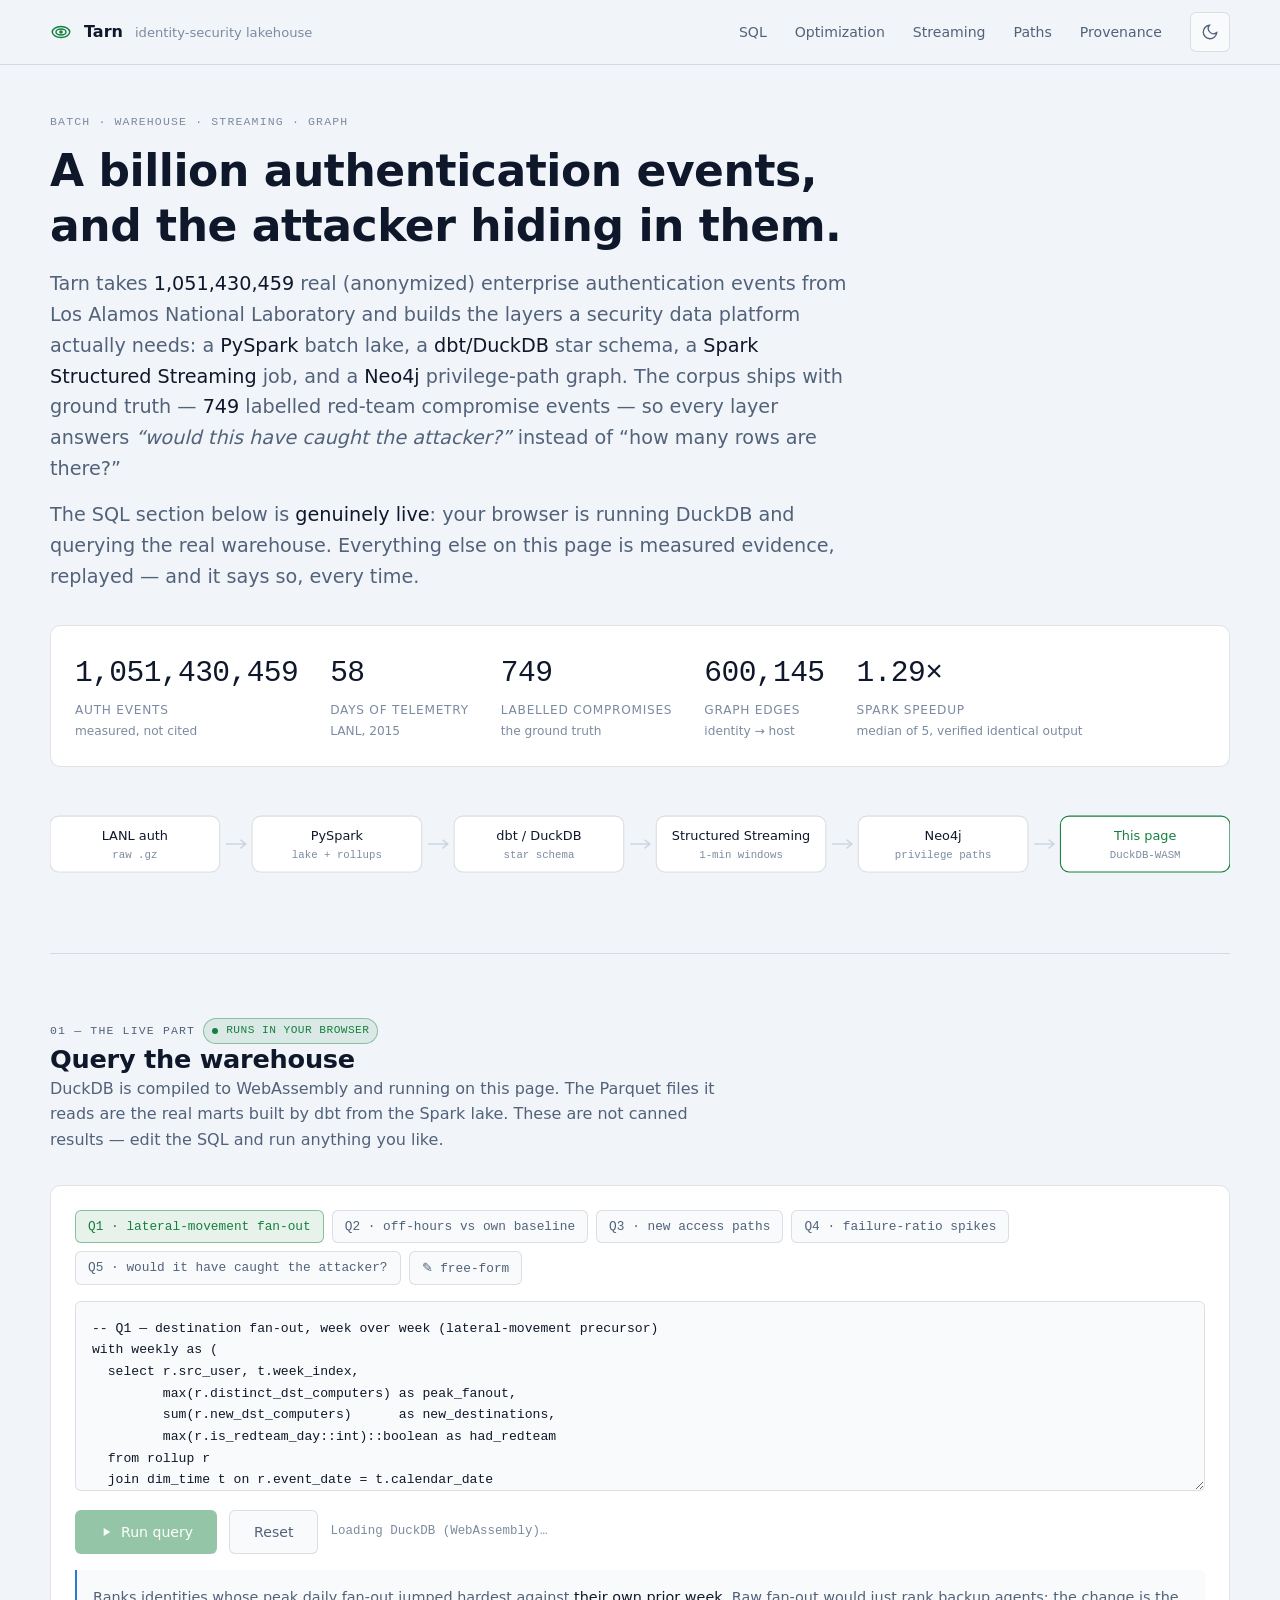
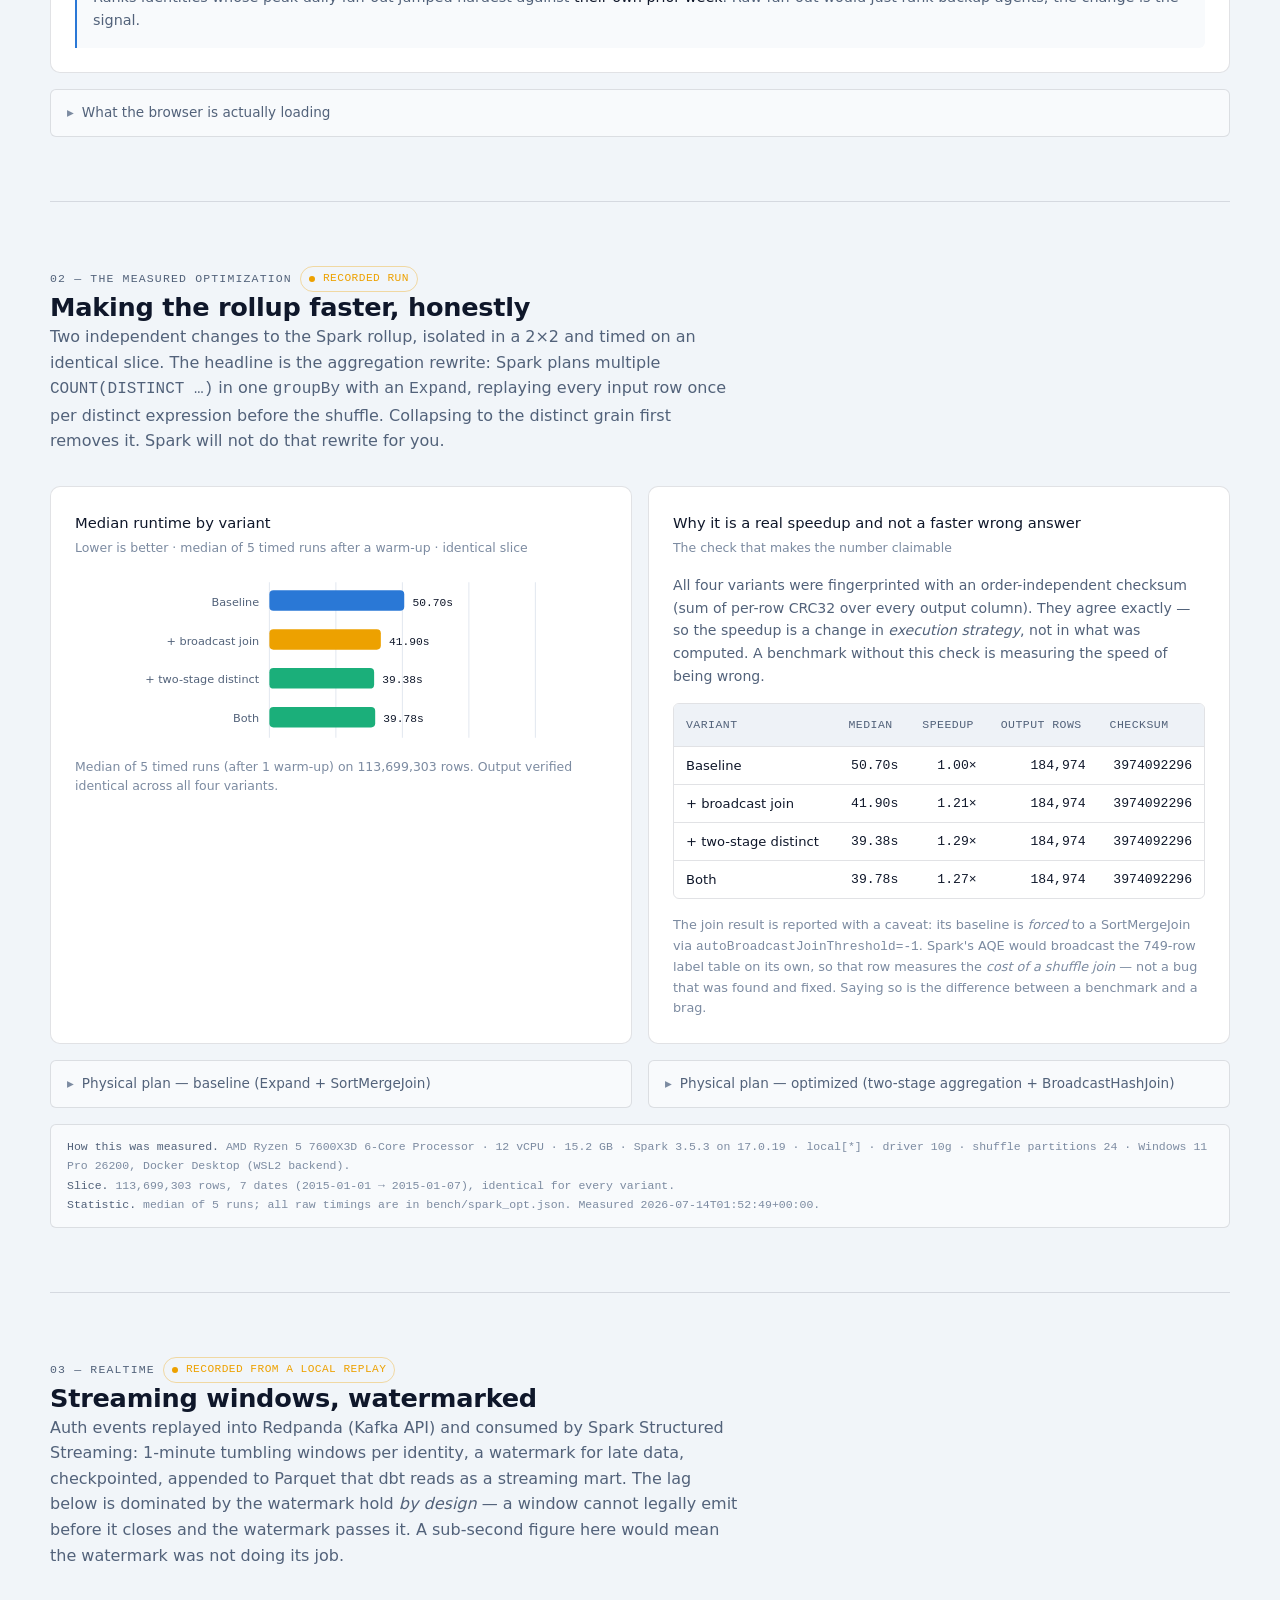
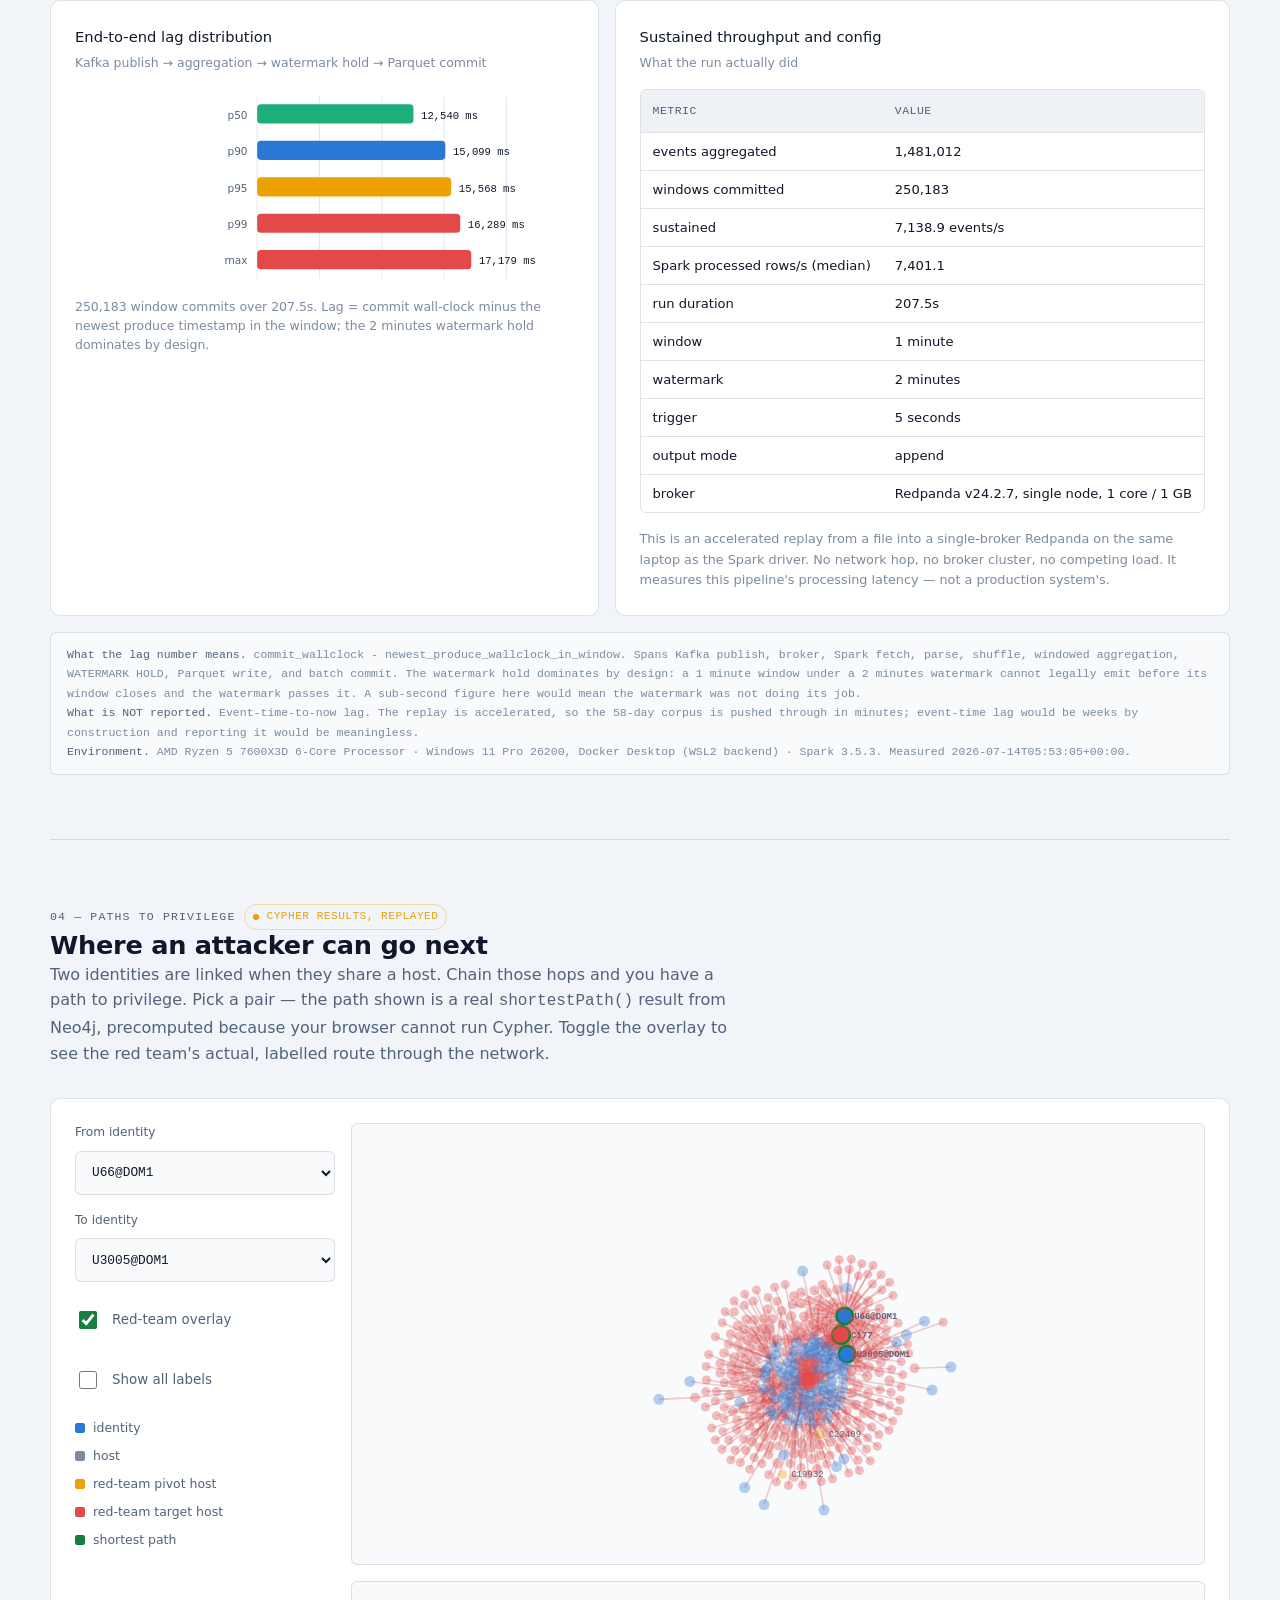
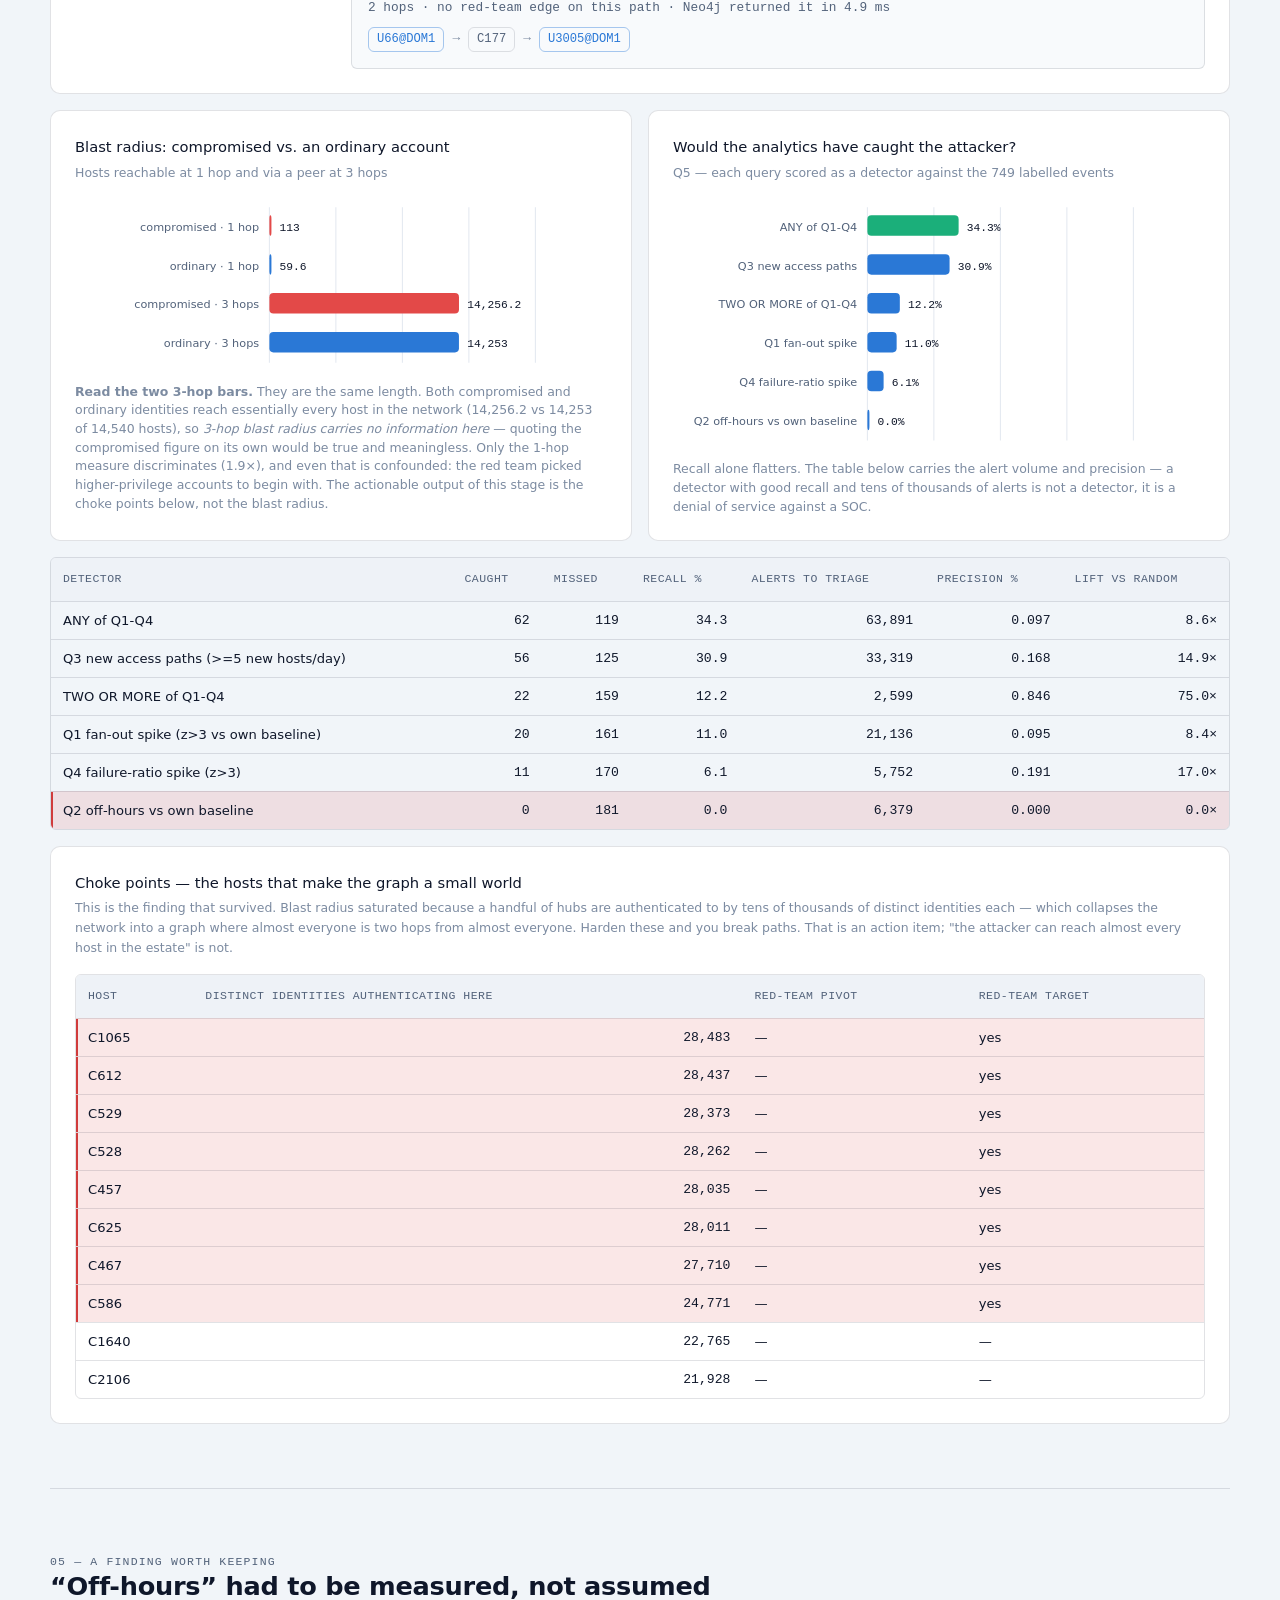
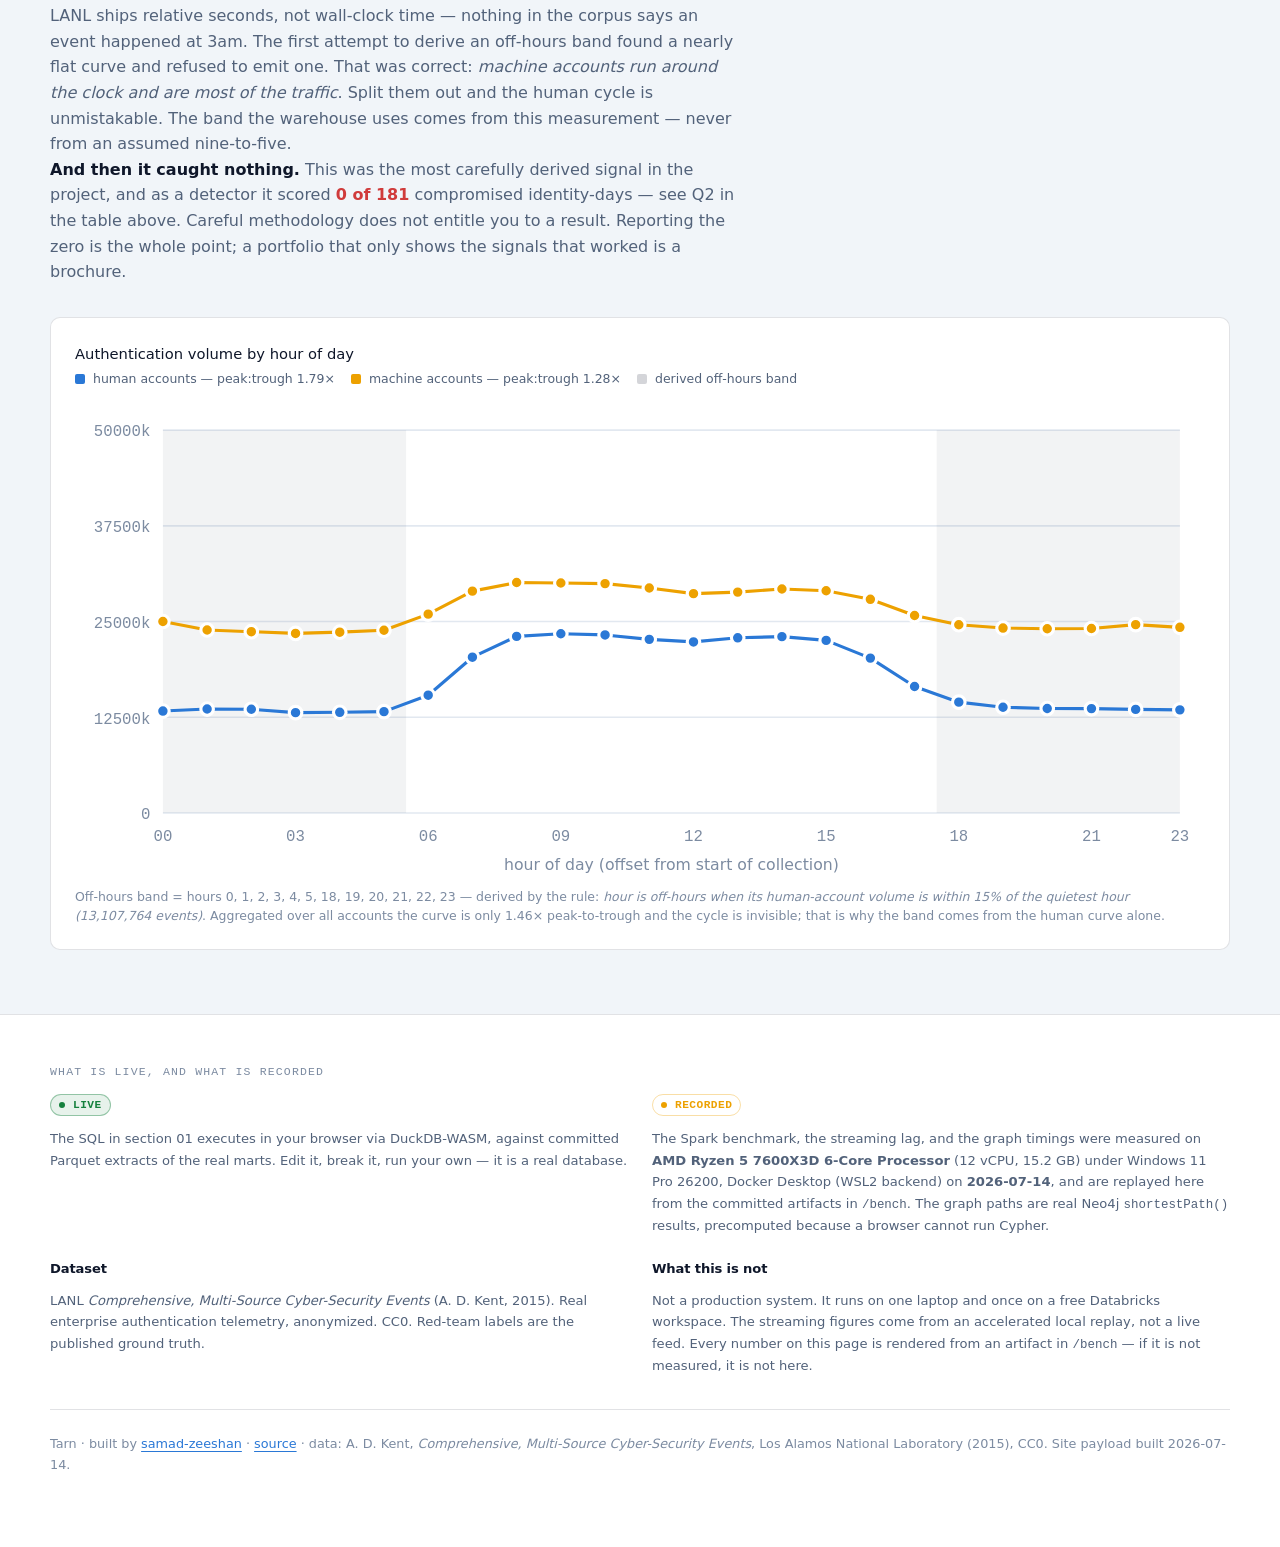
==== site/index.html @ 5792f168 "feat(site): a real database, running real sql, in the browser DuckDB compiled to WebAssembly, queryi" ====
<!doctype html>
<html lang="en" data-theme="dark">
<head>
<meta charset="utf-8">
<meta name="viewport" content="width=device-width, initial-scale=1">
<title>Tarn — an identity-security data lakehouse</title>
<meta name="description" content="1.05 billion real authentication events through Spark, a DuckDB star schema, Structured Streaming, and a Neo4j privilege-path graph. Query the warehouse in your browser.">
<link rel="icon" href="favicon.svg" type="image/svg+xml">
<link rel="preload" href="vendor/fonts/FiraSans-400.woff2" as="font" type="font/woff2" crossorigin>
<link rel="preload" href="vendor/fonts/FiraCode-400.woff2" as="font" type="font/woff2" crossorigin>
<link rel="stylesheet" href="styles.css">

<!-- DuckDB-WASM's ESM build imports Arrow as a BARE specifier (`from "apache-arrow"`), which a
     browser cannot resolve on its own — without this map the module throws
     "Failed to resolve module specifier" and the whole workbench silently never boots.
     Arrow is vendored alongside it, so there is still no CDN in the critical path. -->
<script type="importmap">
{
  "imports": {
    "apache-arrow": "./vendor/duckdb/apache-arrow.mjs"
  }
}
</script>
</head>
<body>
<a class="skip-link" href="#main">Skip to content</a>

<header class="top">
  <div class="wrap top-inner">
    <div class="brand">
      <!-- Concentric rings: a tarn (a small mountain lake). Also, a lake. -->
      <svg viewBox="0 0 24 24" fill="none" stroke="currentColor" stroke-width="1.6" aria-hidden="true">
        <ellipse cx="12" cy="12" rx="9.5" ry="6"/>
        <ellipse cx="12" cy="12" rx="5.5" ry="3.2"/>
        <circle cx="12" cy="12" r="1.2" fill="currentColor"/>
      </svg>
      <span>Tarn</span>
      <span class="brand-sub">identity-security lakehouse</span>
    </div>
    <nav class="top-nav" aria-label="Sections">
      <a href="#workbench">SQL</a>
      <a href="#optimization">Optimization</a>
      <a href="#streaming">Streaming</a>
      <a href="#graph">Paths</a>
      <a href="#provenance">Provenance</a>
    </nav>
    <button class="theme-toggle" id="theme-toggle" aria-label="Toggle light and dark theme">
      <svg class="icon-sun" viewBox="0 0 24 24" fill="none" stroke="currentColor" stroke-width="1.8" aria-hidden="true">
        <circle cx="12" cy="12" r="4"/><path d="M12 2v2M12 20v2M4.9 4.9l1.4 1.4M17.7 17.7l1.4 1.4M2 12h2M20 12h2M4.9 19.1l1.4-1.4M17.7 6.3l1.4-1.4"/>
      </svg>
      <svg class="icon-moon" viewBox="0 0 24 24" fill="none" stroke="currentColor" stroke-width="1.8" aria-hidden="true">
        <path d="M21 12.8A9 9 0 1 1 11.2 3a7 7 0 0 0 9.8 9.8z"/>
      </svg>
    </button>
  </div>
</header>

<main id="main">

<!-- ============================================================ HERO -->
<section class="hero wrap">
  <p class="eyebrow">Batch · Warehouse · Streaming · Graph</p>
  <h1>A billion authentication events,<br>and the attacker hiding in them.</h1>
  <p class="hero-lede">
    Tarn takes <strong data-bench="dataset.auth.rows|int">—</strong> real (anonymized) enterprise
    authentication events from Los Alamos National Laboratory and builds the layers a security
    data platform actually needs: a <strong>PySpark</strong> batch lake, a <strong>dbt/DuckDB</strong>
    star schema, a <strong>Spark Structured Streaming</strong> job, and a <strong>Neo4j</strong>
    privilege-path graph. The corpus ships with ground truth — <strong data-bench="dataset.redteam.rows|int">—</strong>
    labelled red-team compromise events — so every layer answers <em>“would this have caught the
    attacker?”</em> instead of “how many rows are there?”
  </p>
  <p class="hero-lede">
    The SQL section below is <strong>genuinely live</strong>: your browser is running DuckDB and
    querying the real warehouse. Everything else on this page is measured evidence, replayed —
    and it says so, every time.
  </p>

  <div class="scale-line">
    <div class="stat">
      <span class="stat-value" data-bench="dataset.auth.rows|int">—</span>
      <div class="stat-label">auth events</div>
      <div class="stat-note">measured, not cited</div>
    </div>
    <div class="stat">
      <span class="stat-value" data-bench="dataset.auth.span_days|round">—</span>
      <div class="stat-label">days of telemetry</div>
      <div class="stat-note">LANL, 2015</div>
    </div>
    <div class="stat">
      <span class="stat-value" data-bench="dataset.redteam.rows|int">—</span>
      <div class="stat-label">labelled compromises</div>
      <div class="stat-note">the ground truth</div>
    </div>
    <div class="stat">
      <span class="stat-value" data-bench="graph_stats.graph.auth_edges|int">—</span>
      <div class="stat-label">graph edges</div>
      <div class="stat-note">identity → host</div>
    </div>
    <div class="stat">
      <span class="stat-value" data-bench="spark_opt.headline.speedup|x">—</span>
      <div class="stat-label">Spark speedup</div>
      <div class="stat-note">median of 5, verified identical output</div>
    </div>
  </div>

  <div class="pipeline" id="pipeline"></div>
</section>

<!-- ============================================================ SQL WORKBENCH -->
<section id="workbench" class="wrap">
  <div class="section-head">
    <p class="eyebrow">01 — the live part <span class="badge live"><span class="dot"></span>runs in your browser</span></p>
    <h2>Query the warehouse</h2>
    <p>
      DuckDB is compiled to WebAssembly and running on this page. The Parquet files it reads are
      the real marts built by dbt from the Spark lake. These are not canned results — edit the SQL
      and run anything you like.
    </p>
  </div>

  <div class="card">
    <div class="wb-presets" id="wb-presets" role="group" aria-label="Preset queries"></div>

    <label class="visually-hidden" for="wb-editor">SQL query</label>
    <textarea class="wb-editor" id="wb-editor" spellcheck="false" aria-describedby="wb-status"></textarea>

    <div class="wb-bar">
      <button class="btn" id="wb-run" disabled>
        <svg width="14" height="14" viewBox="0 0 24 24" fill="currentColor" aria-hidden="true"><path d="M8 5v14l11-7z"/></svg>
        Run query
      </button>
      <button class="btn secondary" id="wb-reset">Reset</button>
      <span class="wb-status" id="wb-status" role="status" aria-live="polite">Loading DuckDB…</span>
    </div>

    <div class="wb-finding" id="wb-finding" hidden></div>
    <div class="table-scroll" id="wb-result" hidden></div>
  </div>

  <details class="panel">
    <summary>What the browser is actually loading</summary>
    <pre id="wb-schema">—</pre>
  </details>
</section>

<!-- ============================================================ OPTIMIZATION -->
<section id="optimization" class="wrap">
  <div class="section-head">
    <p class="eyebrow">02 — the measured optimization <span class="badge recorded"><span class="dot"></span>recorded run</span></p>
    <h2>Making the rollup faster, honestly</h2>
    <p>
      Two independent changes to the Spark rollup, isolated in a 2×2 and timed on an identical
      slice. The headline is the aggregation rewrite: Spark plans multiple
      <code>COUNT(DISTINCT&nbsp;…)</code> in one <code>groupBy</code> with an <code>Expand</code>,
      replaying every input row once per distinct expression before the shuffle. Collapsing to the
      distinct grain first removes it. Spark will not do that rewrite for you.
    </p>
  </div>

  <div class="grid-2">
    <figure class="card chart">
      <div class="chart-title">Median runtime by variant</div>
      <div class="chart-sub">Lower is better · median of 5 timed runs after a warm-up · identical slice</div>
      <div id="chart-opt"></div>
      <figcaption id="chart-opt-cap"></figcaption>
    </figure>

    <div class="card">
      <div class="chart-title">Why it is a real speedup and not a faster wrong answer</div>
      <div class="chart-sub">The check that makes the number claimable</div>
      <p style="font-size:0.88rem;color:var(--fg-muted)">
        All four variants were fingerprinted with an order-independent checksum (sum of per-row
        CRC32 over every output column). They agree exactly — so the speedup is a change in
        <em>execution strategy</em>, not in what was computed. A benchmark without this check is
        measuring the speed of being wrong.
      </p>
      <div class="table-scroll"><table id="opt-table"></table></div>
      <p style="font-size:0.8rem;color:var(--fg-dim);margin:var(--s4) 0 0">
        The join result is reported with a caveat: its baseline is <em>forced</em> to a SortMergeJoin
        via <code>autoBroadcastJoinThreshold=-1</code>. Spark's AQE would broadcast the 749-row label
        table on its own, so that row measures the <em>cost of a shuffle join</em> — not a bug that
        was found and fixed. Saying so is the difference between a benchmark and a brag.
      </p>
    </div>
  </div>

  <div class="grid-2" style="margin-top:var(--s4)">
    <details class="panel" style="margin-top:0">
      <summary>Physical plan — baseline (Expand + SortMergeJoin)</summary>
      <pre id="plan-baseline">—</pre>
    </details>
    <details class="panel" style="margin-top:0">
      <summary>Physical plan — optimized (two-stage aggregation + BroadcastHashJoin)</summary>
      <pre id="plan-optimized">—</pre>
    </details>
  </div>

  <div class="provenance" id="prov-opt">—</div>
</section>

<!-- ============================================================ STREAMING -->
<section id="streaming" class="wrap">
  <div class="section-head">
    <p class="eyebrow">03 — realtime <span class="badge recorded"><span class="dot"></span>recorded from a local replay</span></p>
    <h2>Streaming windows, watermarked</h2>
    <p>
      Auth events replayed into Redpanda (Kafka API) and consumed by Spark Structured Streaming:
      1-minute tumbling windows per identity, a watermark for late data, checkpointed, appended to
      Parquet that dbt reads as a streaming mart. The lag below is dominated by the watermark hold
      <em>by design</em> — a window cannot legally emit before it closes and the watermark passes it.
      A sub-second figure here would mean the watermark was not doing its job.
    </p>
  </div>

  <div class="grid-2">
    <figure class="card chart">
      <div class="chart-title">End-to-end lag distribution</div>
      <div class="chart-sub">Kafka publish → aggregation → watermark hold → Parquet commit</div>
      <div id="chart-lag"></div>
      <figcaption id="chart-lag-cap"></figcaption>
    </figure>
    <div class="card">
      <div class="chart-title">Sustained throughput and config</div>
      <div class="chart-sub">What the run actually did</div>
      <div class="table-scroll"><table id="stream-table"></table></div>
      <p style="font-size:0.8rem;color:var(--fg-dim);margin:var(--s4) 0 0">
        This is an accelerated replay from a file into a single-broker Redpanda on the same laptop
        as the Spark driver. No network hop, no broker cluster, no competing load. It measures this
        pipeline's processing latency — not a production system's.
      </p>
    </div>
  </div>

  <div class="provenance" id="prov-stream">—</div>
</section>

<!-- ============================================================ GRAPH -->
<section id="graph" class="wrap">
  <div class="section-head">
    <p class="eyebrow">04 — paths to privilege <span class="badge recorded"><span class="dot"></span>Cypher results, replayed</span></p>
    <h2>Where an attacker can go next</h2>
    <p>
      Two identities are linked when they share a host. Chain those hops and you have a path to
      privilege. Pick a pair — the path shown is a real <code>shortestPath()</code> result from
      Neo4j, precomputed because your browser cannot run Cypher. Toggle the overlay to see the
      red team's actual, labelled route through the network.
    </p>
  </div>

  <div class="card">
    <div class="graph-layout">
      <div class="graph-controls">
        <div class="field">
          <label for="g-from">From identity</label>
          <select id="g-from"></select>
        </div>
        <div class="field">
          <label for="g-to">To identity</label>
          <select id="g-to"></select>
        </div>
        <label class="switch">
          <input type="checkbox" id="g-redteam" checked>
          <span>Red-team overlay</span>
        </label>
        <label class="switch">
          <input type="checkbox" id="g-labels">
          <span>Show all labels</span>
        </label>
        <div class="legend" style="flex-direction:column;gap:var(--s2)">
          <span class="legend-item"><span class="legend-swatch" style="background:var(--series-1)"></span>identity</span>
          <span class="legend-item"><span class="legend-swatch" style="background:var(--fg-dim)"></span>host</span>
          <span class="legend-item"><span class="legend-swatch" style="background:var(--series-3)"></span>red-team pivot host</span>
          <span class="legend-item"><span class="legend-swatch" style="background:var(--series-4)"></span>red-team target host</span>
          <span class="legend-item"><span class="legend-swatch" style="background:var(--accent)"></span>shortest path</span>
        </div>
      </div>

      <div>
        <div class="graph-canvas" id="graph-canvas"></div>
        <div class="path-readout" id="path-readout">Select two identities to trace a path.</div>
      </div>
    </div>
  </div>

  <div class="grid-2" style="margin-top:var(--s4)">
    <figure class="card chart">
      <div class="chart-title">Blast radius: compromised vs. an ordinary account</div>
      <div class="chart-sub">Hosts reachable at 1 hop and via a peer at 3 hops</div>
      <div id="chart-blast"></div>
      <figcaption id="chart-blast-cap"></figcaption>
    </figure>
    <figure class="card chart">
      <div class="chart-title">Would the analytics have caught the attacker?</div>
      <div class="chart-sub">Q5 — each query scored as a detector against the 749 labelled events</div>
      <div id="chart-q5"></div>
      <figcaption id="chart-q5-cap"></figcaption>
    </figure>
  </div>
  <div class="table-scroll" style="margin-top:var(--s4)"><table id="q5-table"></table></div>

  <div class="card" style="margin-top:var(--s4)">
    <div class="chart-title">Choke points — the hosts that make the graph a small world</div>
    <div class="chart-sub">
      This is the finding that survived. Blast radius saturated because a handful of hubs are
      authenticated to by tens of thousands of distinct identities each — which collapses the
      network into a graph where almost everyone is two hops from almost everyone. Harden these
      and you break paths. That is an action item; "the attacker can reach almost every host in
      the estate" is not.
    </div>
    <div class="table-scroll"><table id="choke-table"></table></div>
  </div>
</section>

<!-- ============================================================ DIURNAL -->
<section id="diurnal" class="wrap">
  <div class="section-head">
    <p class="eyebrow">05 — a finding worth keeping</p>
    <h2>“Off-hours” had to be measured, not assumed</h2>
    <p>
      LANL ships relative seconds, not wall-clock time — nothing in the corpus says an event
      happened at 3am. The first attempt to derive an off-hours band found a nearly flat curve
      and refused to emit one. That was correct: <em>machine accounts run around the clock and
      are most of the traffic</em>. Split them out and the human cycle is unmistakable. The band
      the warehouse uses comes from this measurement — never from an assumed nine-to-five.
    </p>
    <p style="color:var(--fg-muted)">
      <strong style="color:var(--fg)">And then it caught nothing.</strong> This was the most
      carefully derived signal in the project, and as a detector it scored
      <strong style="color:var(--critical)">0 of 181</strong> compromised identity-days — see Q2
      in the table above. Careful methodology does not entitle you to a result. Reporting the
      zero is the whole point; a portfolio that only shows the signals that worked is a
      brochure.
    </p>
  </div>
  <figure class="card chart">
    <div class="chart-title">Authentication volume by hour of day</div>
    <div class="chart-sub" id="diurnal-sub">—</div>
    <div id="chart-diurnal"></div>
    <figcaption id="chart-diurnal-cap"></figcaption>
  </figure>
</section>

</main>

<!-- ============================================================ PROVENANCE -->
<footer id="provenance">
  <div class="wrap">
    <p class="eyebrow">What is live, and what is recorded</p>
    <div class="prov-grid">
      <div class="prov-block">
        <h3><span class="badge live"><span class="dot"></span>Live</span></h3>
        <p>
          The SQL in section 01 executes in your browser via DuckDB-WASM, against committed Parquet
          extracts of the real marts. Edit it, break it, run your own — it is a real database.
        </p>
      </div>
      <div class="prov-block">
        <h3><span class="badge recorded"><span class="dot"></span>Recorded</span></h3>
        <p id="prov-recorded">—</p>
      </div>
      <div class="prov-block">
        <h3>Dataset</h3>
        <p>
          LANL <em>Comprehensive, Multi-Source Cyber-Security Events</em> (A. D. Kent, 2015).
          Real enterprise authentication telemetry, anonymized. CC0. Red-team labels are the
          published ground truth.
        </p>
      </div>
      <div class="prov-block">
        <h3>What this is not</h3>
        <p>
          Not a production system. It runs on one laptop and once on a free Databricks workspace.
          The streaming figures come from an accelerated local replay, not a live feed. Every
          number on this page is rendered from an artifact in <code>/bench</code> — if it is not
          measured, it is not here.
        </p>
      </div>
    </div>
    <p class="foot-note" id="foot-note">—</p>
  </div>
</footer>

<div class="tip" id="tip" role="tooltip" aria-hidden="true"></div>

<script type="module" src="app.js"></script>
</body>
</html>
---- site/styles.css ----
/* Tarn — demo site.
 *
 * Design direction (via ui-ux-pro-max): "Real-Time / Operations" landing pattern, restrained
 * developer-tool aesthetic, dark-mode-first with a full light theme. The wow is supposed to
 * come from the SQL actually running in your browser and the graph actually being explorable
 * — not from decoration. So: no gradients-for-their-own-sake, no glassmorphism, no motion
 * that does not explain something.
 *
 * Chart colors (via dataviz) are validated, not chosen by eye:
 *   node scripts/validate_palette.js "#3987e5,#199e70,#c98500,#e66767" --mode dark --surface "#131c31"
 *   node scripts/validate_palette.js "#2a78d6,#1baf7a,#eda100,#e34948" --mode light --surface "#ffffff"
 * Both pass lightness-band, chroma-floor, CVD-separation and (dark) contrast. Light mode
 * WARNs on aqua/yellow contrast, which obliges the relief rule — hence every bar carries a
 * direct value label and every chart has a table view.
 */

@import url('fonts.css');

/* ---------------------------------------------------------------- tokens */
:root {
  color-scheme: dark light;

  --bg: #0f172a;
  --surface: #131c31;
  --surface-2: #1b2336;
  --surface-3: #222c44;
  --fg: #f8fafc;
  --fg-muted: #94a3b8;
  --fg-dim: #64748b;
  --border: rgba(255, 255, 255, 0.10);
  --border-strong: rgba(255, 255, 255, 0.18);
  --accent: #22c55e;
  --accent-ink: #0f172a;
  --accent-dim: rgba(34, 197, 94, 0.14);

  /* Validated categorical slots — fixed order, never cycled. */
  --series-1: #3987e5;
  --series-2: #199e70;
  --series-3: #c98500;
  --series-4: #e66767;
  --critical: #e66767;

  --grid: #253049;
  --axis: #33405c;

  --radius: 10px;
  --radius-sm: 6px;

  /* Density 7/10 — a data page, tight but not cramped. */
  --s1: 4px;  --s2: 8px;  --s3: 12px; --s4: 16px;
  --s5: 24px; --s6: 32px; --s7: 48px; --s8: 64px;

  --sans: 'Fira Sans', system-ui, -apple-system, 'Segoe UI', sans-serif;
  --mono: 'Fira Code', ui-monospace, 'Cascadia Code', Consolas, monospace;

  --ease: cubic-bezier(0.16, 1, 0.3, 1);
}

:root[data-theme='light'] {
  color-scheme: light;
  --bg: #f1f5f9;
  --surface: #ffffff;
  --surface-2: #f8fafc;
  --surface-3: #eef2f7;
  --fg: #0f172a;
  --fg-muted: #52627a;
  --fg-dim: #7c8ba1;
  --border: rgba(15, 23, 42, 0.12);
  --border-strong: rgba(15, 23, 42, 0.22);
  --accent: #15803d;
  --accent-ink: #ffffff;
  --accent-dim: rgba(21, 128, 61, 0.10);

  --series-1: #2a78d6;
  --series-2: #1baf7a;
  --series-3: #eda100;
  --series-4: #e34948;
  --critical: #d03b3b;

  --grid: #e2e8f0;
  --axis: #cbd5e1;
}

/* ---------------------------------------------------------------- base */
* { box-sizing: border-box; }

html { scroll-behavior: smooth; }
@media (prefers-reduced-motion: reduce) {
  html { scroll-behavior: auto; }
  *, *::before, *::after {
    animation-duration: 0.01ms !important;
    transition-duration: 0.01ms !important;
  }
}

body {
  margin: 0;
  background: var(--bg);
  color: var(--fg);
  font-family: var(--sans);
  font-size: 16px;
  line-height: 1.6;
  -webkit-font-smoothing: antialiased;
}

h1, h2, h3 { line-height: 1.25; margin: 0; font-weight: 600; letter-spacing: -0.01em; }
h1 { font-size: clamp(1.9rem, 4vw, 2.75rem); }
h2 { font-size: clamp(1.3rem, 2.5vw, 1.6rem); }
h3 { font-size: 1.05rem; }
p  { margin: 0 0 var(--s4); }

a { color: var(--series-1); text-decoration-thickness: 1px; text-underline-offset: 3px; }
a:hover { color: var(--fg); }

code, .mono, pre { font-family: var(--mono); font-variant-numeric: tabular-nums; }

/* Numbers in tables and stats must not jitter as they change. */
.num { font-family: var(--mono); font-variant-numeric: tabular-nums; }

:focus-visible {
  outline: 2px solid var(--accent);
  outline-offset: 2px;
  border-radius: var(--radius-sm);
}

.skip-link {
  position: absolute; left: -9999px;
  background: var(--accent); color: var(--accent-ink);
  padding: var(--s3) var(--s4); border-radius: var(--radius-sm); z-index: 100;
}
.skip-link:focus { left: var(--s4); top: var(--s4); }

.wrap { width: min(1180px, 100% - var(--s6)); margin-inline: auto; }

/* ---------------------------------------------------------------- header */
header.top {
  position: sticky; top: 0; z-index: 20;
  background: color-mix(in srgb, var(--bg) 88%, transparent);
  backdrop-filter: blur(8px);
  border-bottom: 1px solid var(--border);
}
.top-inner {
  display: flex; align-items: center; gap: var(--s4);
  padding: var(--s3) 0;
}
.brand { display: flex; align-items: center; gap: var(--s3); font-weight: 600; }
.brand svg { width: 22px; height: 22px; color: var(--accent); }
.brand-sub { color: var(--fg-dim); font-size: 0.82rem; font-weight: 400; }

nav.top-nav { margin-left: auto; display: flex; gap: var(--s1); }
nav.top-nav a {
  color: var(--fg-muted); text-decoration: none; font-size: 0.88rem;
  padding: var(--s2) var(--s3); border-radius: var(--radius-sm);
  transition: color 180ms var(--ease), background 180ms var(--ease);
}
nav.top-nav a:hover { color: var(--fg); background: var(--surface-2); }
@media (max-width: 860px) { nav.top-nav { display: none; } }

.theme-toggle {
  display: inline-flex; align-items: center; justify-content: center;
  width: 40px; height: 40px; flex: none;
  background: var(--surface-2); color: var(--fg-muted);
  border: 1px solid var(--border); border-radius: var(--radius-sm);
  cursor: pointer; transition: color 180ms var(--ease), border-color 180ms var(--ease);
}
.theme-toggle:hover { color: var(--fg); border-color: var(--border-strong); }
.theme-toggle svg { width: 18px; height: 18px; }
:root[data-theme='light'] .icon-sun { display: none; }
:root:not([data-theme='light']) .icon-moon { display: none; }

/* ---------------------------------------------------------------- sections */
section { padding: var(--s8) 0; border-top: 1px solid var(--border); }
section:first-of-type { border-top: 0; }

.eyebrow {
  font-family: var(--mono); font-size: 0.72rem; letter-spacing: 0.10em;
  text-transform: uppercase; color: var(--fg-dim); margin-bottom: var(--s3);
}
.section-head { margin-bottom: var(--s6); max-width: 68ch; }
.section-head p { color: var(--fg-muted); margin-bottom: 0; }

/* ---------------------------------------------------------------- hero */
.hero { padding-top: var(--s7); }
.hero-lede {
  font-size: clamp(1.02rem, 1.7vw, 1.2rem);
  color: var(--fg-muted); max-width: 66ch; margin-top: var(--s4);
}
.hero-lede strong { color: var(--fg); font-weight: 500; }

.scale-line {
  margin-top: var(--s6);
  display: flex; flex-wrap: wrap; gap: var(--s6);
  padding: var(--s5); background: var(--surface); border: 1px solid var(--border);
  border-radius: var(--radius);
}
.stat { min-width: 120px; }
.stat-value {
  font-family: var(--mono); font-size: clamp(1.35rem, 2.6vw, 1.85rem);
  font-weight: 500; letter-spacing: -0.02em; font-variant-numeric: tabular-nums;
  color: var(--fg); display: block;
}
.stat-label {
  font-size: 0.76rem; color: var(--fg-dim); text-transform: uppercase;
  letter-spacing: 0.06em; margin-top: var(--s1);
}
.stat-note { font-size: 0.76rem; color: var(--fg-dim); margin-top: 2px; }

/* pipeline diagram */
.pipeline { margin-top: var(--s6); }
.pipeline svg { width: 100%; height: auto; display: block; }

/* ---------------------------------------------------------------- cards */
.card {
  background: var(--surface); border: 1px solid var(--border);
  border-radius: var(--radius); padding: var(--s5);
}
.grid-2 { display: grid; grid-template-columns: 1fr 1fr; gap: var(--s4); }
.grid-3 { display: grid; grid-template-columns: repeat(3, 1fr); gap: var(--s4); }
@media (max-width: 900px) { .grid-2, .grid-3 { grid-template-columns: 1fr; } }

/* badges */
.badge {
  display: inline-flex; align-items: center; gap: var(--s2);
  font-family: var(--mono); font-size: 0.7rem; letter-spacing: 0.04em;
  padding: 3px var(--s2); border-radius: 999px; border: 1px solid var(--border);
  color: var(--fg-muted); text-transform: uppercase; white-space: nowrap;
}
.badge.live { color: var(--accent); border-color: color-mix(in srgb, var(--accent) 40%, transparent); background: var(--accent-dim); }
.badge.live .dot { width: 6px; height: 6px; border-radius: 50%; background: var(--accent); }
.badge.recorded { color: var(--series-3); border-color: color-mix(in srgb, var(--series-3) 35%, transparent); }
.badge .dot { width: 6px; height: 6px; border-radius: 50%; background: currentColor; }

/* ---------------------------------------------------------------- SQL workbench */
.wb-presets { display: flex; flex-wrap: wrap; gap: var(--s2); margin-bottom: var(--s4); }
.preset {
  font-family: var(--mono); font-size: 0.8rem;
  padding: var(--s2) var(--s3);
  background: var(--surface-2); color: var(--fg-muted);
  border: 1px solid var(--border); border-radius: var(--radius-sm);
  cursor: pointer; transition: all 180ms var(--ease); text-align: left;
}
.preset:hover { color: var(--fg); border-color: var(--border-strong); background: var(--surface-3); }
.preset[aria-pressed='true'] {
  color: var(--accent); border-color: color-mix(in srgb, var(--accent) 45%, transparent);
  background: var(--accent-dim);
}

.wb-editor {
  width: 100%; min-height: 190px; resize: vertical;
  font-family: var(--mono); font-size: 0.82rem; line-height: 1.65;
  padding: var(--s4); tab-size: 2;
  background: var(--surface-2); color: var(--fg);
  border: 1px solid var(--border); border-radius: var(--radius-sm);
}
.wb-editor:focus { border-color: var(--accent); outline: none; }

.wb-bar { display: flex; align-items: center; gap: var(--s3); margin-top: var(--s3); flex-wrap: wrap; }
.btn {
  display: inline-flex; align-items: center; gap: var(--s2);
  font-family: var(--sans); font-size: 0.88rem; font-weight: 500;
  padding: var(--s3) var(--s5); min-height: 44px;
  background: var(--accent); color: var(--accent-ink);
  border: 0; border-radius: var(--radius-sm); cursor: pointer;
  transition: opacity 180ms var(--ease), transform 180ms var(--ease);
}
.btn:hover:not(:disabled) { opacity: 0.9; }
.btn:active:not(:disabled) { transform: scale(0.98); }
.btn:disabled { opacity: 0.45; cursor: not-allowed; }
.btn.secondary { background: var(--surface-2); color: var(--fg-muted); border: 1px solid var(--border); }
.btn.secondary:hover { color: var(--fg); }

.wb-status { font-family: var(--mono); font-size: 0.78rem; color: var(--fg-dim); }
.wb-status.error { color: var(--critical); }
.wb-status.ok { color: var(--accent); }

.wb-finding {
  margin-top: var(--s4); padding: var(--s4);
  border-left: 2px solid var(--series-1); background: var(--surface-2);
  border-radius: 0 var(--radius-sm) var(--radius-sm) 0;
  font-size: 0.9rem; color: var(--fg-muted);
}
.wb-finding strong { color: var(--fg); font-weight: 500; }

/* result table */
.table-scroll { overflow-x: auto; margin-top: var(--s4); border: 1px solid var(--border); border-radius: var(--radius-sm); }
table { border-collapse: collapse; width: 100%; font-size: 0.82rem; }
thead th {
  position: sticky; top: 0;
  background: var(--surface-3); color: var(--fg-muted);
  font-family: var(--mono); font-weight: 500; font-size: 0.72rem;
  text-transform: uppercase; letter-spacing: 0.04em;
  text-align: left; padding: var(--s3); white-space: nowrap;
  border-bottom: 1px solid var(--border);
}
tbody td {
  padding: var(--s2) var(--s3); border-bottom: 1px solid var(--border);
  white-space: nowrap; font-variant-numeric: tabular-nums;
}
tbody tr:last-child td { border-bottom: 0; }
tbody tr:hover { background: var(--surface-2); }
td.n { text-align: right; font-family: var(--mono); }
tr.is-redteam td { background: color-mix(in srgb, var(--critical) 12%, transparent); }
tr.is-redteam td:first-child { box-shadow: inset 2px 0 0 var(--critical); }

/* ---------------------------------------------------------------- charts */
figure { margin: 0; }
figcaption {
  font-size: 0.78rem; color: var(--fg-dim); margin-top: var(--s3);
  line-height: 1.5;
}
.chart svg { width: 100%; height: auto; display: block; overflow: visible; }
.chart-title { font-size: 0.92rem; font-weight: 500; margin-bottom: var(--s1); }
.chart-sub { font-size: 0.78rem; color: var(--fg-dim); margin-bottom: var(--s4); }

.legend { display: flex; flex-wrap: wrap; gap: var(--s4); margin-bottom: var(--s3); }
.legend-item { display: inline-flex; align-items: center; gap: var(--s2); font-size: 0.78rem; color: var(--fg-muted); }
.legend-swatch { width: 10px; height: 10px; border-radius: 2px; flex: none; }

/* Charts are keyboard-reachable; the tooltip is not hover-only. */
.mark { transition: opacity 150ms var(--ease); cursor: pointer; }
.mark:hover, .mark:focus-visible { opacity: 0.82; }

.tip {
  position: fixed; pointer-events: none; z-index: 60;
  background: var(--surface-3); color: var(--fg);
  border: 1px solid var(--border-strong); border-radius: var(--radius-sm);
  padding: var(--s2) var(--s3); font-size: 0.78rem;
  box-shadow: 0 8px 24px rgba(0,0,0,0.35);
  opacity: 0; transition: opacity 120ms var(--ease);
  max-width: 280px;
}
.tip.show { opacity: 1; }
.tip .tip-k { color: var(--fg-dim); }

details.panel {
  margin-top: var(--s4);
  border: 1px solid var(--border); border-radius: var(--radius-sm);
  background: var(--surface-2);
}
details.panel > summary {
  cursor: pointer; padding: var(--s3) var(--s4);
  font-size: 0.85rem; color: var(--fg-muted);
  list-style: none; display: flex; align-items: center; gap: var(--s2);
  min-height: 44px;
}
details.panel > summary::-webkit-details-marker { display: none; }
details.panel > summary::before {
  content: '▸'; color: var(--fg-dim); transition: transform 180ms var(--ease);
}
details.panel[open] > summary::before { transform: rotate(90deg); }
details.panel > summary:hover { color: var(--fg); }
details.panel pre {
  margin: 0; padding: var(--s4); overflow-x: auto;
  font-size: 0.72rem; line-height: 1.55; color: var(--fg-muted);
  border-top: 1px solid var(--border);
  max-height: 460px; overflow-y: auto;
}

.provenance {
  margin-top: var(--s4); padding: var(--s3) var(--s4);
  background: var(--surface-2); border: 1px solid var(--border);
  border-radius: var(--radius-sm);
  font-family: var(--mono); font-size: 0.72rem; line-height: 1.7;
  color: var(--fg-dim);
}
.provenance b { color: var(--fg-muted); font-weight: 500; }

/* ---------------------------------------------------------------- graph explorer */
.graph-layout { display: grid; grid-template-columns: 260px 1fr; gap: var(--s4); }
@media (max-width: 900px) { .graph-layout { grid-template-columns: 1fr; } }

.graph-controls { display: flex; flex-direction: column; gap: var(--s4); }
.field label {
  display: block; font-size: 0.76rem; color: var(--fg-muted);
  margin-bottom: var(--s2); font-weight: 500;
}
.field select {
  width: 100%; min-height: 44px; padding: var(--s2) var(--s3);
  font-family: var(--mono); font-size: 0.8rem;
  background: var(--surface-2); color: var(--fg);
  border: 1px solid var(--border); border-radius: var(--radius-sm);
  cursor: pointer;
}
.field select:focus { border-color: var(--accent); outline: none; }

.switch { display: flex; align-items: center; gap: var(--s3); cursor: pointer; min-height: 44px; }
.switch input { width: 18px; height: 18px; accent-color: var(--accent); cursor: pointer; }
.switch span { font-size: 0.84rem; color: var(--fg-muted); }

.graph-canvas {
  background: var(--surface-2); border: 1px solid var(--border);
  border-radius: var(--radius-sm); min-height: 440px; position: relative;
}
.graph-canvas svg { width: 100%; height: 440px; display: block; }
.node-user   { fill: var(--series-1); }
.node-comp   { fill: var(--fg-dim); }
.node-pivot  { fill: var(--series-3); }
.node-target { fill: var(--series-4); }
.edge        { stroke: var(--axis); stroke-width: 1; }
.edge.redteam{ stroke: var(--critical); stroke-width: 1.6; }
.edge.onpath { stroke: var(--accent); stroke-width: 2.5; }
.node.onpath { stroke: var(--accent); stroke-width: 2.5; }
.node-label  { font-family: var(--mono); font-size: 9px; fill: var(--fg-muted); pointer-events: none; }

.path-readout {
  margin-top: var(--s4); padding: var(--s4);
  background: var(--surface-2); border: 1px solid var(--border);
  border-radius: var(--radius-sm); font-family: var(--mono); font-size: 0.8rem;
}
.path-hops { display: flex; flex-wrap: wrap; align-items: center; gap: var(--s2); margin-top: var(--s2); }
.hop {
  padding: 2px var(--s2); border-radius: var(--radius-sm);
  border: 1px solid var(--border); font-size: 0.76rem;
}
.hop.user { color: var(--series-1); border-color: color-mix(in srgb, var(--series-1) 40%, transparent); }
.hop.comp { color: var(--fg-muted); }
.hop-arrow { color: var(--fg-dim); }

/* ---------------------------------------------------------------- footer */
footer {
  border-top: 1px solid var(--border);
  padding: var(--s7) 0 var(--s8);
  background: var(--surface);
}
.prov-grid { display: grid; grid-template-columns: repeat(2, 1fr); gap: var(--s5); }
@media (max-width: 760px) { .prov-grid { grid-template-columns: 1fr; } }
.prov-block h3 { font-size: 0.82rem; color: var(--fg); margin-bottom: var(--s3); }
.prov-block p { font-size: 0.82rem; color: var(--fg-muted); line-height: 1.65; margin: 0; }
.prov-block code { font-size: 0.78rem; color: var(--fg-muted); }
.foot-note {
  margin-top: var(--s6); padding-top: var(--s5); border-top: 1px solid var(--border);
  font-size: 0.8rem; color: var(--fg-dim);
}

.visually-hidden {
  position: absolute; width: 1px; height: 1px; padding: 0; margin: -1px;
  overflow: hidden; clip: rect(0 0 0 0); white-space: nowrap; border: 0;
}
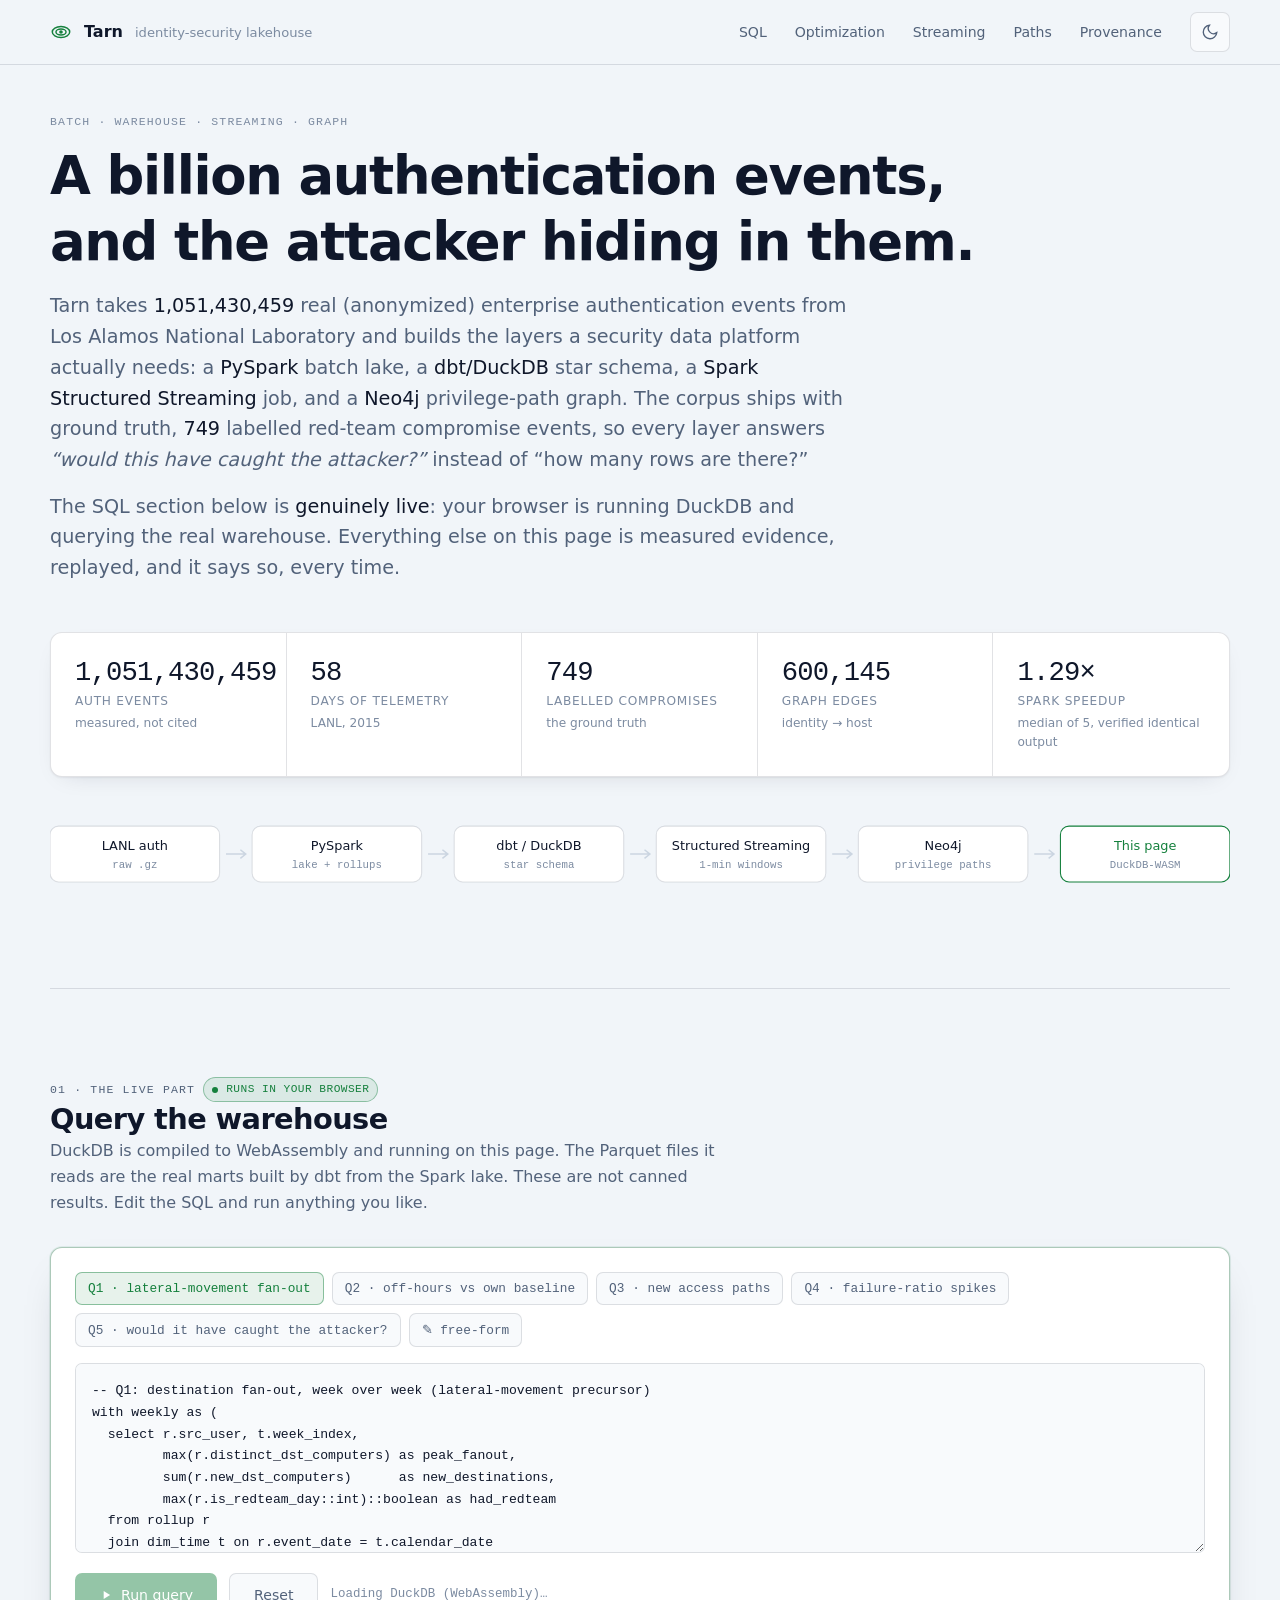
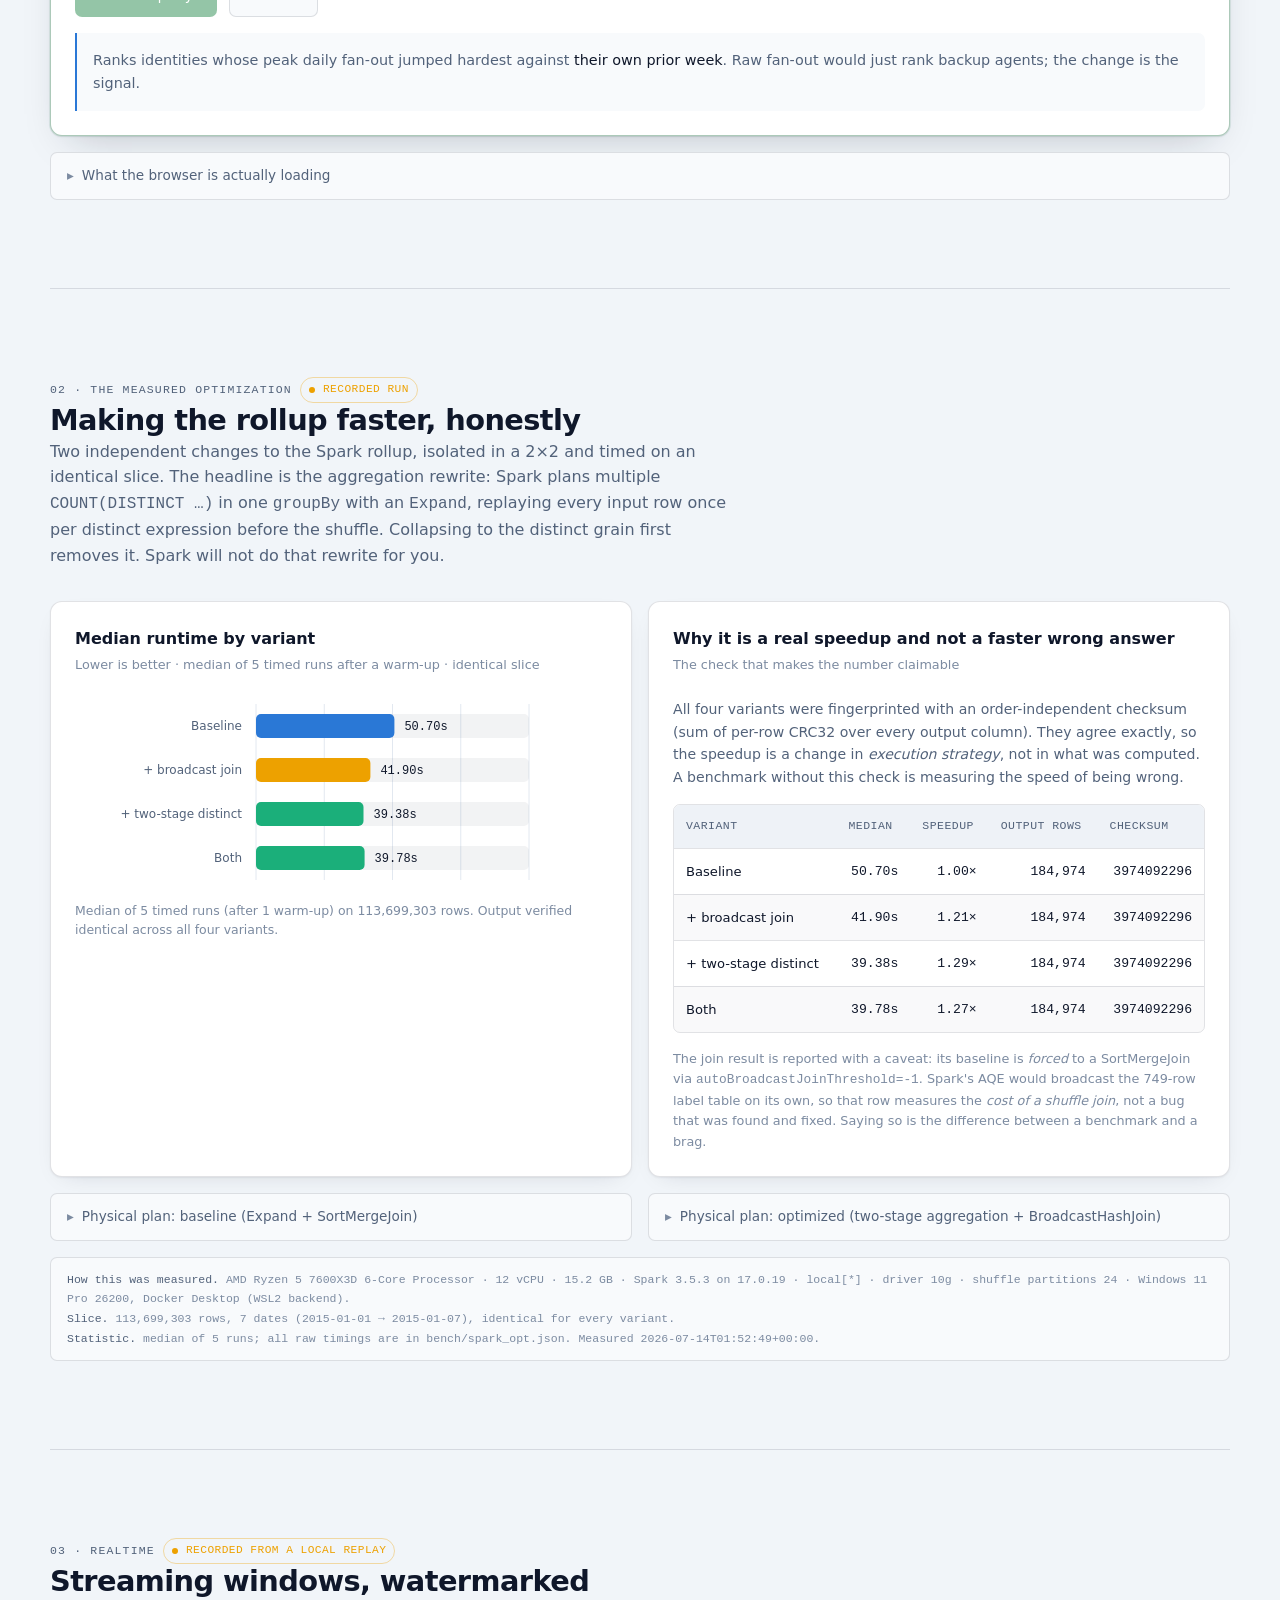
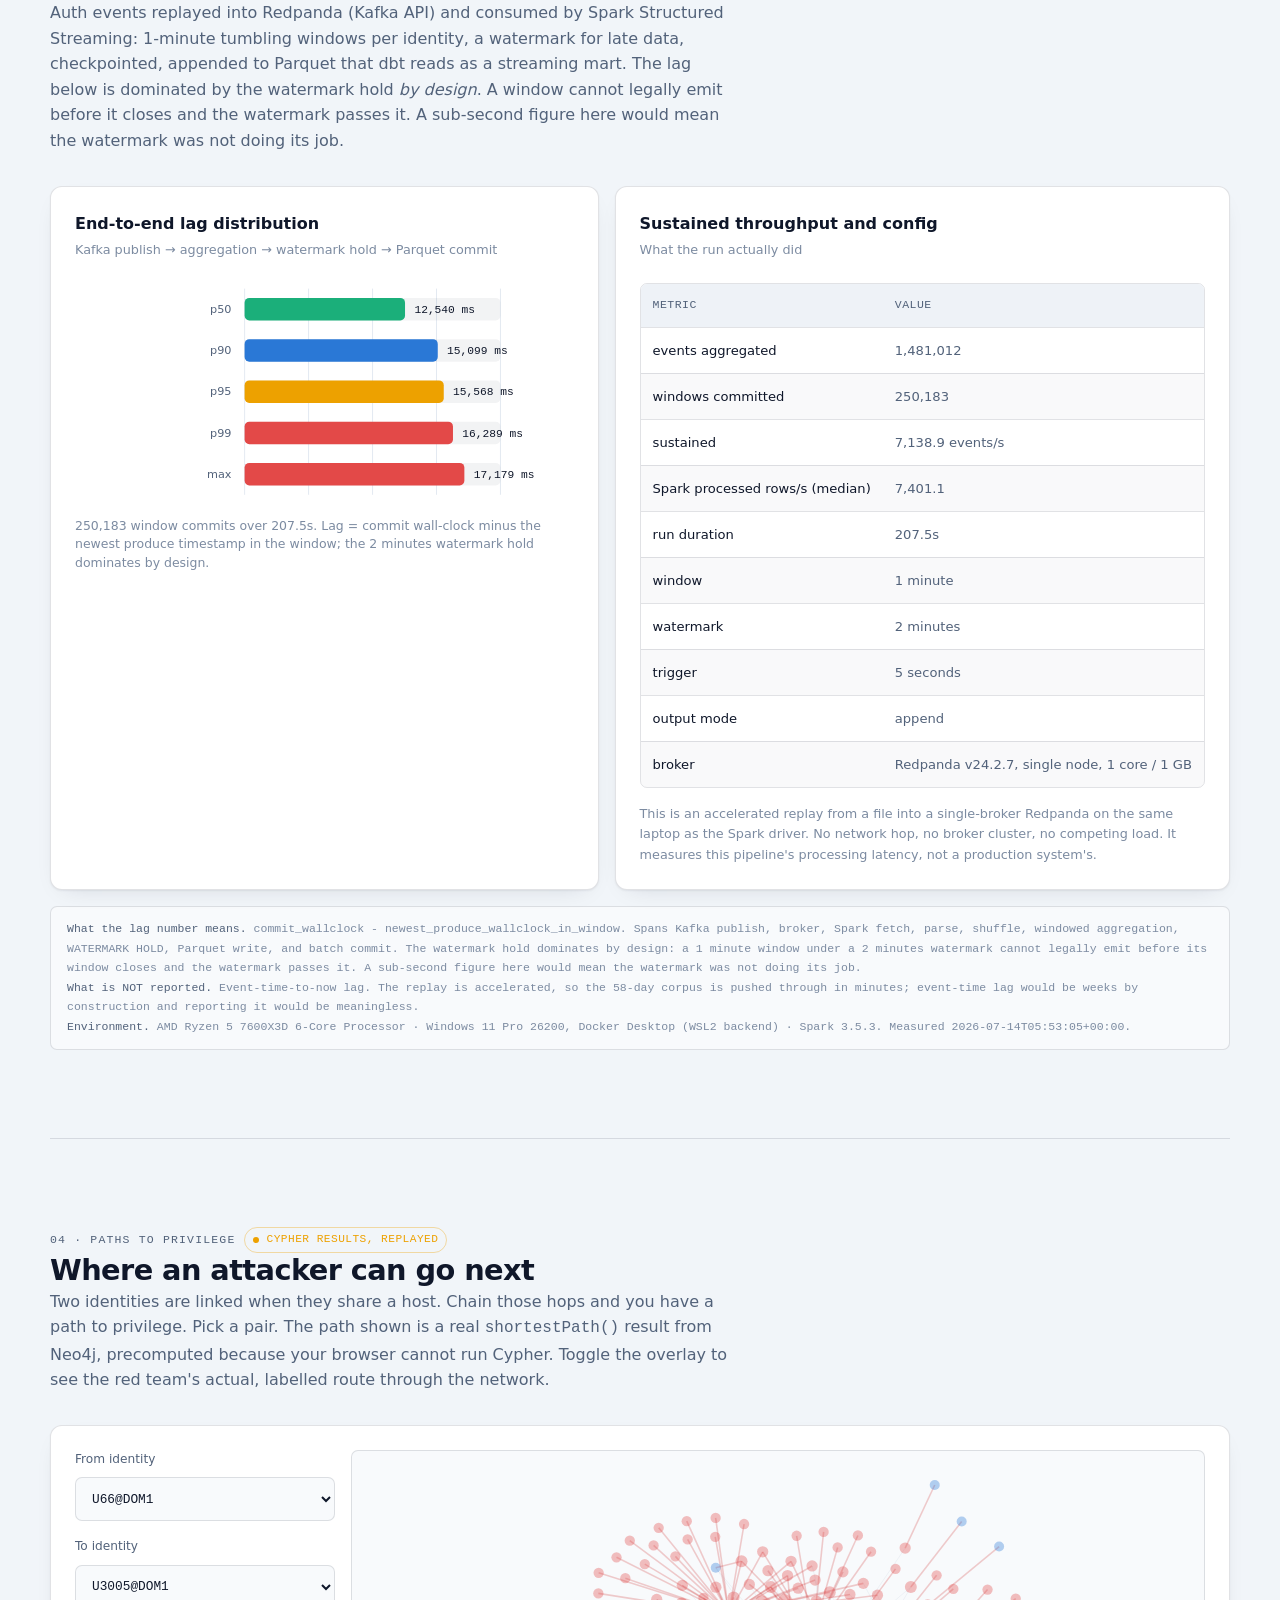
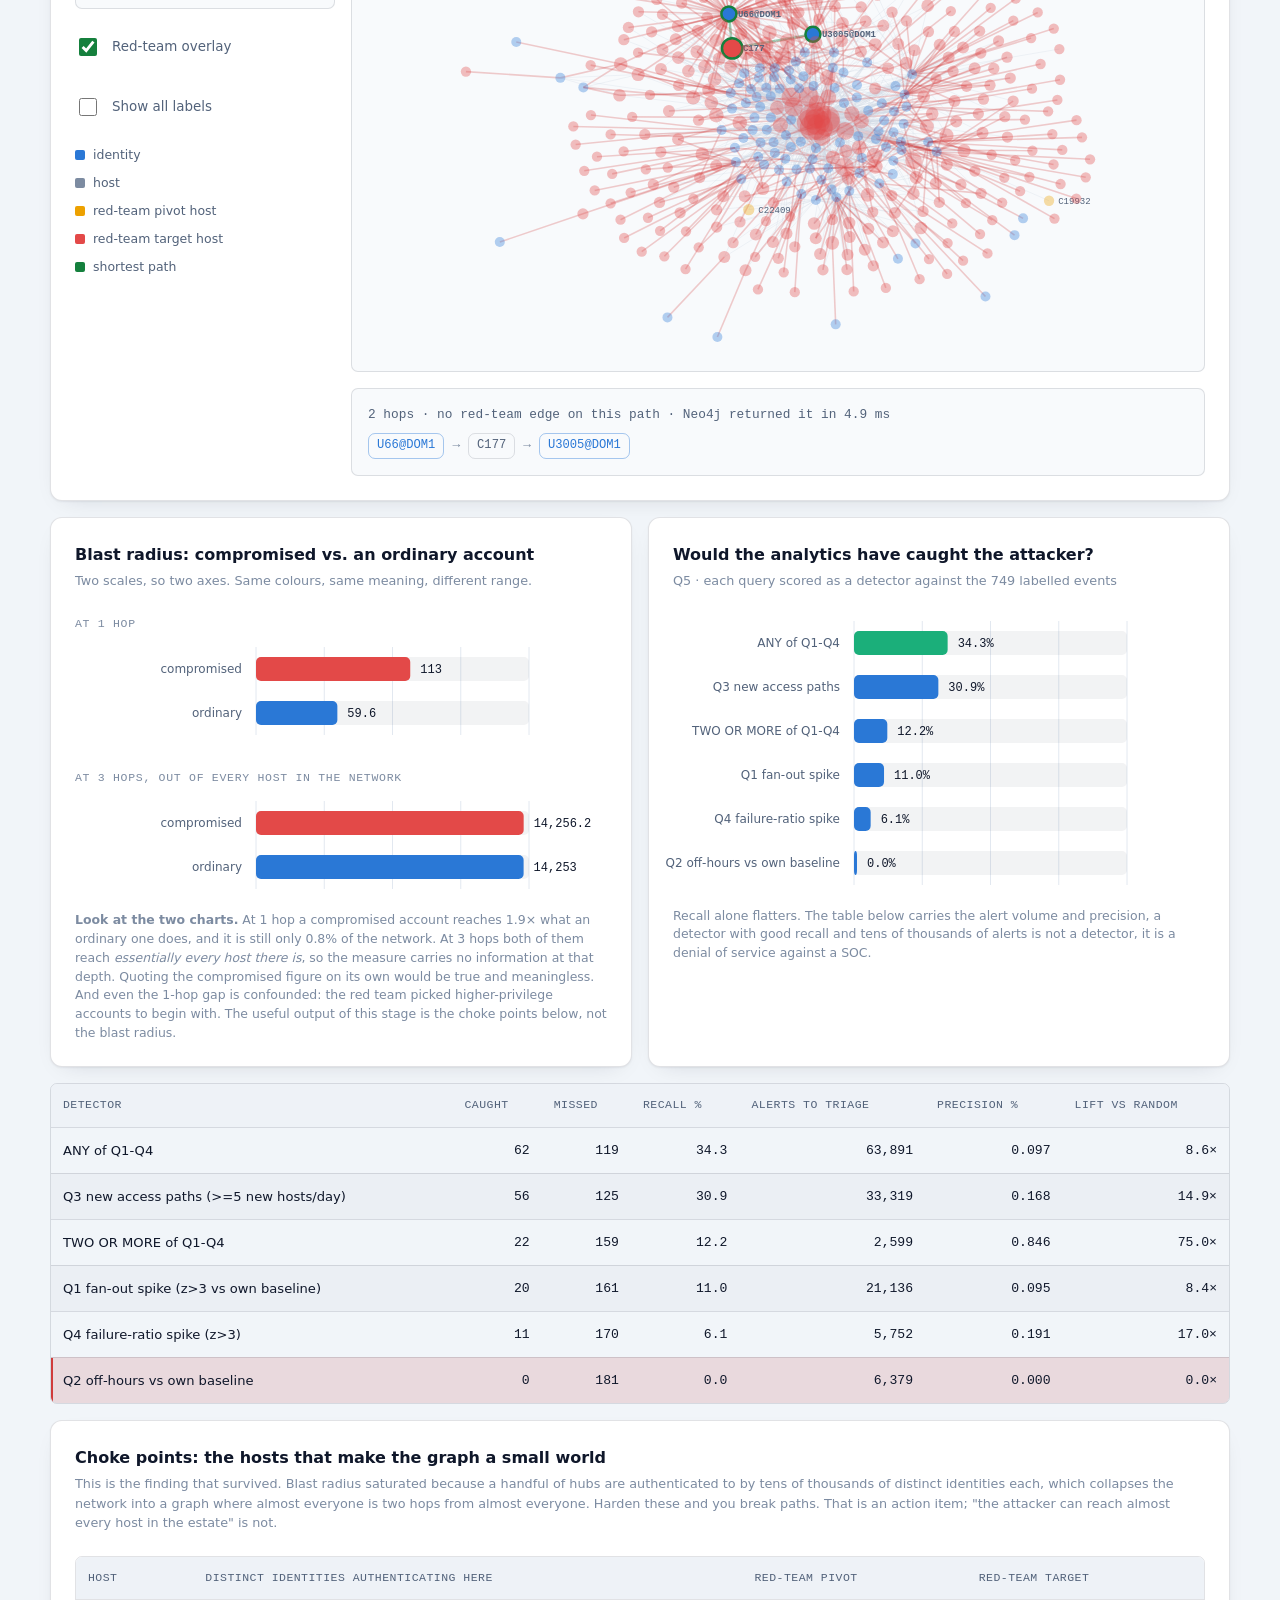
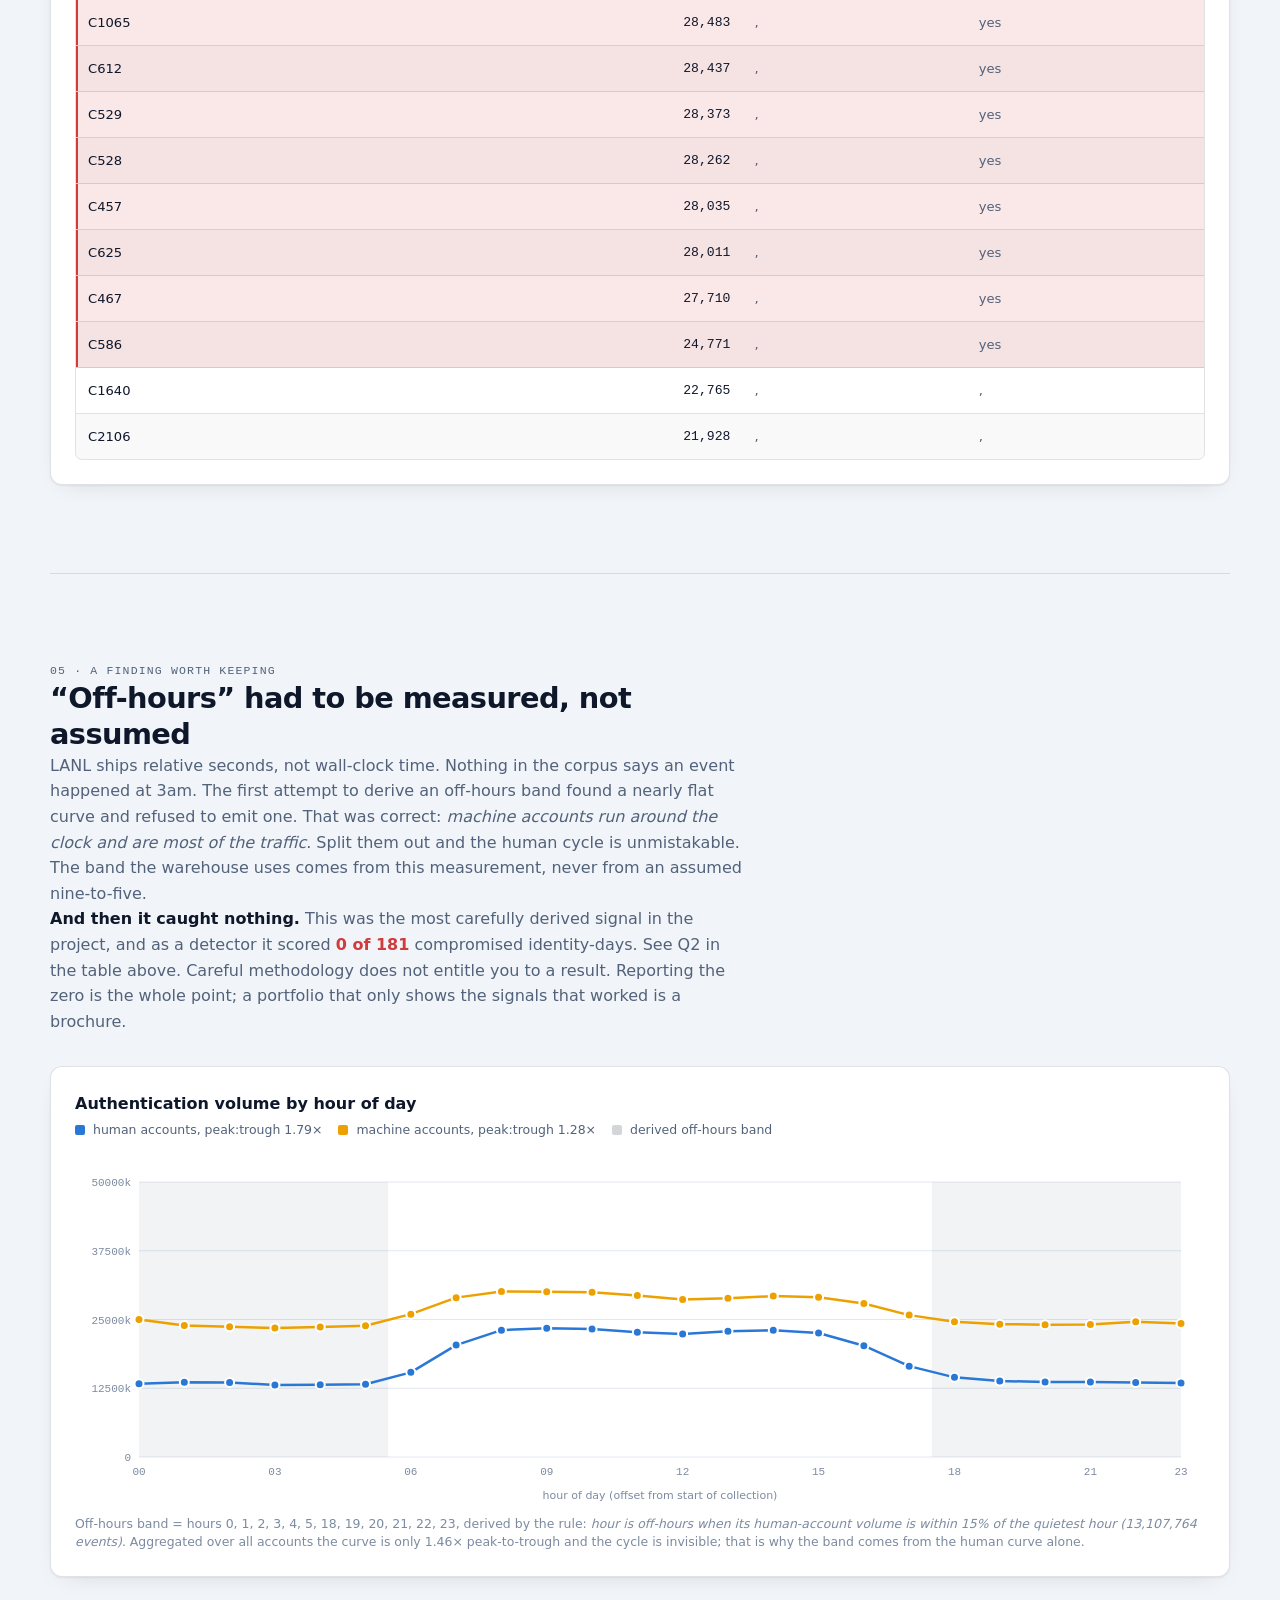
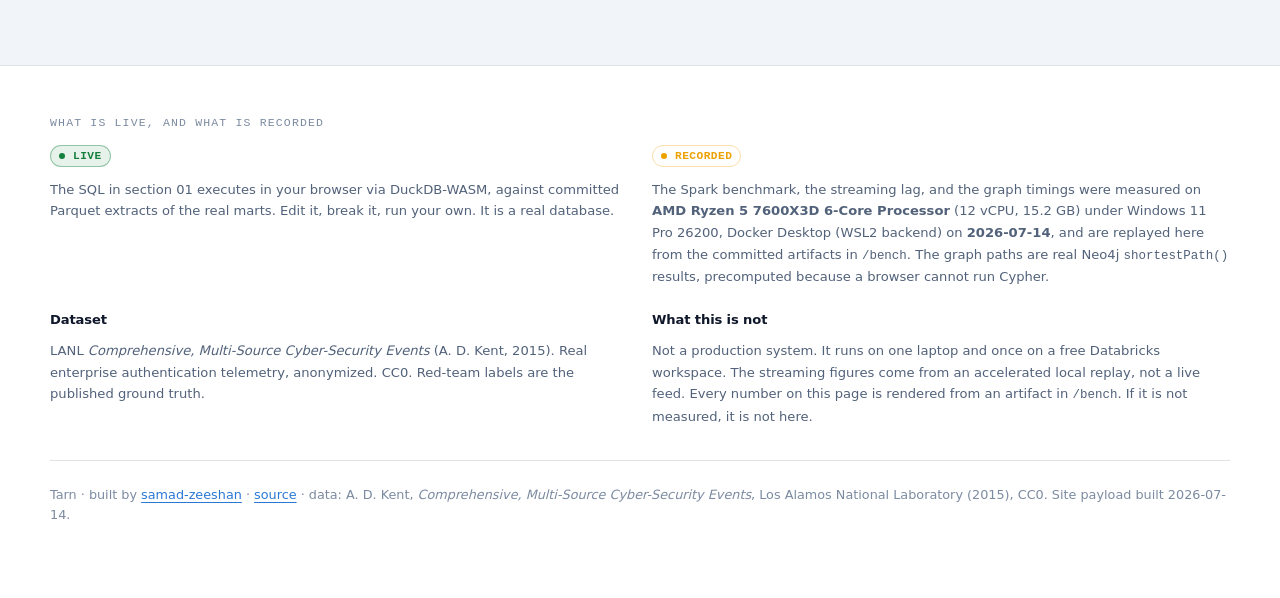
==== commit 796a4f30: "fix(site): render the charts at 1:1 and stop the graph collapsing into a blob Three defects, all mea" ====
--- a/site/index.html
+++ b/site/index.html
@@ -3,7 +3,7 @@
 <head>
 <meta charset="utf-8">
 <meta name="viewport" content="width=device-width, initial-scale=1">
-<title>Tarn — an identity-security data lakehouse</title>
+<title>Tarn: an identity-security data lakehouse</title>
 <meta name="description" content="1.05 billion real authentication events through Spark, a DuckDB star schema, Structured Streaming, and a Neo4j privilege-path graph. Query the warehouse in your browser.">
 <link rel="icon" href="favicon.svg" type="image/svg+xml">
 <link rel="preload" href="vendor/fonts/FiraSans-400.woff2" as="font" type="font/woff2" crossorigin>
@@ -11,7 +11,7 @@
 <link rel="stylesheet" href="styles.css">
 
 <!-- DuckDB-WASM's ESM build imports Arrow as a BARE specifier (`from "apache-arrow"`), which a
-     browser cannot resolve on its own — without this map the module throws
+     browser cannot resolve on its own. Without this map the module throws
      "Failed to resolve module specifier" and the whole workbench silently never boots.
      Arrow is vendored alongside it, so there is still no CDN in the critical path. -->
 <script type="importmap">
@@ -62,43 +62,43 @@
   <p class="eyebrow">Batch · Warehouse · Streaming · Graph</p>
   <h1>A billion authentication events,<br>and the attacker hiding in them.</h1>
   <p class="hero-lede">
-    Tarn takes <strong data-bench="dataset.auth.rows|int">—</strong> real (anonymized) enterprise
+    Tarn takes <strong data-bench="dataset.auth.rows|int">-</strong> real (anonymized) enterprise
     authentication events from Los Alamos National Laboratory and builds the layers a security
     data platform actually needs: a <strong>PySpark</strong> batch lake, a <strong>dbt/DuckDB</strong>
     star schema, a <strong>Spark Structured Streaming</strong> job, and a <strong>Neo4j</strong>
-    privilege-path graph. The corpus ships with ground truth — <strong data-bench="dataset.redteam.rows|int">—</strong>
-    labelled red-team compromise events — so every layer answers <em>“would this have caught the
+    privilege-path graph. The corpus ships with ground truth, <strong data-bench="dataset.redteam.rows|int">-</strong>
+    labelled red-team compromise events, so every layer answers <em>“would this have caught the
     attacker?”</em> instead of “how many rows are there?”
   </p>
   <p class="hero-lede">
     The SQL section below is <strong>genuinely live</strong>: your browser is running DuckDB and
-    querying the real warehouse. Everything else on this page is measured evidence, replayed —
+    querying the real warehouse. Everything else on this page is measured evidence, replayed,
     and it says so, every time.
   </p>
 
   <div class="scale-line">
     <div class="stat">
-      <span class="stat-value" data-bench="dataset.auth.rows|int">—</span>
+      <span class="stat-value" data-bench="dataset.auth.rows|int">-</span>
       <div class="stat-label">auth events</div>
       <div class="stat-note">measured, not cited</div>
     </div>
     <div class="stat">
-      <span class="stat-value" data-bench="dataset.auth.span_days|round">—</span>
+      <span class="stat-value" data-bench="dataset.auth.span_days|round">-</span>
       <div class="stat-label">days of telemetry</div>
       <div class="stat-note">LANL, 2015</div>
     </div>
     <div class="stat">
-      <span class="stat-value" data-bench="dataset.redteam.rows|int">—</span>
+      <span class="stat-value" data-bench="dataset.redteam.rows|int">-</span>
       <div class="stat-label">labelled compromises</div>
       <div class="stat-note">the ground truth</div>
     </div>
     <div class="stat">
-      <span class="stat-value" data-bench="graph_stats.graph.auth_edges|int">—</span>
+      <span class="stat-value" data-bench="graph_stats.graph.auth_edges|int">-</span>
       <div class="stat-label">graph edges</div>
       <div class="stat-note">identity → host</div>
     </div>
     <div class="stat">
-      <span class="stat-value" data-bench="spark_opt.headline.speedup|x">—</span>
+      <span class="stat-value" data-bench="spark_opt.headline.speedup|x">-</span>
       <div class="stat-label">Spark speedup</div>
       <div class="stat-note">median of 5, verified identical output</div>
     </div>
@@ -110,11 +110,11 @@
 <!-- ============================================================ SQL WORKBENCH -->
 <section id="workbench" class="wrap">
   <div class="section-head">
-    <p class="eyebrow">01 — the live part <span class="badge live"><span class="dot"></span>runs in your browser</span></p>
+    <p class="eyebrow">01 · the live part <span class="badge live"><span class="dot"></span>runs in your browser</span></p>
     <h2>Query the warehouse</h2>
     <p>
       DuckDB is compiled to WebAssembly and running on this page. The Parquet files it reads are
-      the real marts built by dbt from the Spark lake. These are not canned results — edit the SQL
+      the real marts built by dbt from the Spark lake. These are not canned results. Edit the SQL
       and run anything you like.
     </p>
   </div>
@@ -140,14 +140,14 @@
 
   <details class="panel">
     <summary>What the browser is actually loading</summary>
-    <pre id="wb-schema">—</pre>
+    <pre id="wb-schema">-</pre>
   </details>
 </section>
 
 <!-- ============================================================ OPTIMIZATION -->
 <section id="optimization" class="wrap">
   <div class="section-head">
-    <p class="eyebrow">02 — the measured optimization <span class="badge recorded"><span class="dot"></span>recorded run</span></p>
+    <p class="eyebrow">02 · the measured optimization <span class="badge recorded"><span class="dot"></span>recorded run</span></p>
     <h2>Making the rollup faster, honestly</h2>
     <p>
       Two independent changes to the Spark rollup, isolated in a 2×2 and timed on an identical
@@ -171,7 +171,7 @@
       <div class="chart-sub">The check that makes the number claimable</div>
       <p style="font-size:0.88rem;color:var(--fg-muted)">
         All four variants were fingerprinted with an order-independent checksum (sum of per-row
-        CRC32 over every output column). They agree exactly — so the speedup is a change in
+        CRC32 over every output column). They agree exactly, so the speedup is a change in
         <em>execution strategy</em>, not in what was computed. A benchmark without this check is
         measuring the speed of being wrong.
       </p>
@@ -179,7 +179,7 @@
       <p style="font-size:0.8rem;color:var(--fg-dim);margin:var(--s4) 0 0">
         The join result is reported with a caveat: its baseline is <em>forced</em> to a SortMergeJoin
         via <code>autoBroadcastJoinThreshold=-1</code>. Spark's AQE would broadcast the 749-row label
-        table on its own, so that row measures the <em>cost of a shuffle join</em> — not a bug that
+        table on its own, so that row measures the <em>cost of a shuffle join</em>, not a bug that
         was found and fixed. Saying so is the difference between a benchmark and a brag.
       </p>
     </div>
@@ -187,28 +187,28 @@
 
   <div class="grid-2" style="margin-top:var(--s4)">
     <details class="panel" style="margin-top:0">
-      <summary>Physical plan — baseline (Expand + SortMergeJoin)</summary>
-      <pre id="plan-baseline">—</pre>
+      <summary>Physical plan: baseline (Expand + SortMergeJoin)</summary>
+      <pre id="plan-baseline">-</pre>
     </details>
     <details class="panel" style="margin-top:0">
-      <summary>Physical plan — optimized (two-stage aggregation + BroadcastHashJoin)</summary>
-      <pre id="plan-optimized">—</pre>
+      <summary>Physical plan: optimized (two-stage aggregation + BroadcastHashJoin)</summary>
+      <pre id="plan-optimized">-</pre>
     </details>
   </div>
 
-  <div class="provenance" id="prov-opt">—</div>
+  <div class="provenance" id="prov-opt">-</div>
 </section>
 
 <!-- ============================================================ STREAMING -->
 <section id="streaming" class="wrap">
   <div class="section-head">
-    <p class="eyebrow">03 — realtime <span class="badge recorded"><span class="dot"></span>recorded from a local replay</span></p>
+    <p class="eyebrow">03 · realtime <span class="badge recorded"><span class="dot"></span>recorded from a local replay</span></p>
     <h2>Streaming windows, watermarked</h2>
     <p>
       Auth events replayed into Redpanda (Kafka API) and consumed by Spark Structured Streaming:
       1-minute tumbling windows per identity, a watermark for late data, checkpointed, appended to
       Parquet that dbt reads as a streaming mart. The lag below is dominated by the watermark hold
-      <em>by design</em> — a window cannot legally emit before it closes and the watermark passes it.
+      <em>by design</em>. A window cannot legally emit before it closes and the watermark passes it.
       A sub-second figure here would mean the watermark was not doing its job.
     </p>
   </div>
@@ -227,22 +227,22 @@
       <p style="font-size:0.8rem;color:var(--fg-dim);margin:var(--s4) 0 0">
         This is an accelerated replay from a file into a single-broker Redpanda on the same laptop
         as the Spark driver. No network hop, no broker cluster, no competing load. It measures this
-        pipeline's processing latency — not a production system's.
+        pipeline's processing latency, not a production system's.
       </p>
     </div>
   </div>
 
-  <div class="provenance" id="prov-stream">—</div>
+  <div class="provenance" id="prov-stream">-</div>
 </section>
 
 <!-- ============================================================ GRAPH -->
 <section id="graph" class="wrap">
   <div class="section-head">
-    <p class="eyebrow">04 — paths to privilege <span class="badge recorded"><span class="dot"></span>Cypher results, replayed</span></p>
+    <p class="eyebrow">04 · paths to privilege <span class="badge recorded"><span class="dot"></span>Cypher results, replayed</span></p>
     <h2>Where an attacker can go next</h2>
     <p>
       Two identities are linked when they share a host. Chain those hops and you have a path to
-      privilege. Pick a pair — the path shown is a real <code>shortestPath()</code> result from
+      privilege. Pick a pair. The path shown is a real <code>shortestPath()</code> result from
       Neo4j, precomputed because your browser cannot run Cypher. Toggle the overlay to see the
       red team's actual, labelled route through the network.
     </p>
@@ -286,13 +286,22 @@
   <div class="grid-2" style="margin-top:var(--s4)">
     <figure class="card chart">
       <div class="chart-title">Blast radius: compromised vs. an ordinary account</div>
-      <div class="chart-sub">Hosts reachable at 1 hop and via a peer at 3 hops</div>
-      <div id="chart-blast"></div>
+      <div class="chart-sub">Two scales, so two axes. Same colours, same meaning, different range.</div>
+      <div class="small-multiples">
+        <div>
+          <div class="sm-title">at 1 hop</div>
+          <div id="chart-blast"></div>
+        </div>
+        <div>
+          <div class="sm-title">at 3 hops, out of every host in the network</div>
+          <div id="chart-blast3"></div>
+        </div>
+      </div>
       <figcaption id="chart-blast-cap"></figcaption>
     </figure>
     <figure class="card chart">
       <div class="chart-title">Would the analytics have caught the attacker?</div>
-      <div class="chart-sub">Q5 — each query scored as a detector against the 749 labelled events</div>
+      <div class="chart-sub">Q5 · each query scored as a detector against the 749 labelled events</div>
       <div id="chart-q5"></div>
       <figcaption id="chart-q5-cap"></figcaption>
     </figure>
@@ -300,10 +309,10 @@
   <div class="table-scroll" style="margin-top:var(--s4)"><table id="q5-table"></table></div>
 
   <div class="card" style="margin-top:var(--s4)">
-    <div class="chart-title">Choke points — the hosts that make the graph a small world</div>
+    <div class="chart-title">Choke points: the hosts that make the graph a small world</div>
     <div class="chart-sub">
       This is the finding that survived. Blast radius saturated because a handful of hubs are
-      authenticated to by tens of thousands of distinct identities each — which collapses the
+      authenticated to by tens of thousands of distinct identities each, which collapses the
       network into a graph where almost everyone is two hops from almost everyone. Harden these
       and you break paths. That is an action item; "the attacker can reach almost every host in
       the estate" is not.
@@ -315,19 +324,19 @@
 <!-- ============================================================ DIURNAL -->
 <section id="diurnal" class="wrap">
   <div class="section-head">
-    <p class="eyebrow">05 — a finding worth keeping</p>
+    <p class="eyebrow">05 · a finding worth keeping</p>
     <h2>“Off-hours” had to be measured, not assumed</h2>
     <p>
-      LANL ships relative seconds, not wall-clock time — nothing in the corpus says an event
+      LANL ships relative seconds, not wall-clock time. Nothing in the corpus says an event
       happened at 3am. The first attempt to derive an off-hours band found a nearly flat curve
       and refused to emit one. That was correct: <em>machine accounts run around the clock and
       are most of the traffic</em>. Split them out and the human cycle is unmistakable. The band
-      the warehouse uses comes from this measurement — never from an assumed nine-to-five.
+      the warehouse uses comes from this measurement, never from an assumed nine-to-five.
     </p>
     <p style="color:var(--fg-muted)">
       <strong style="color:var(--fg)">And then it caught nothing.</strong> This was the most
       carefully derived signal in the project, and as a detector it scored
-      <strong style="color:var(--critical)">0 of 181</strong> compromised identity-days — see Q2
+      <strong style="color:var(--critical)">0 of 181</strong> compromised identity-days. See Q2
       in the table above. Careful methodology does not entitle you to a result. Reporting the
       zero is the whole point; a portfolio that only shows the signals that worked is a
       brochure.
@@ -335,7 +344,7 @@
   </div>
   <figure class="card chart">
     <div class="chart-title">Authentication volume by hour of day</div>
-    <div class="chart-sub" id="diurnal-sub">—</div>
+    <div class="chart-sub" id="diurnal-sub">-</div>
     <div id="chart-diurnal"></div>
     <figcaption id="chart-diurnal-cap"></figcaption>
   </figure>
@@ -352,12 +361,12 @@
         <h3><span class="badge live"><span class="dot"></span>Live</span></h3>
         <p>
           The SQL in section 01 executes in your browser via DuckDB-WASM, against committed Parquet
-          extracts of the real marts. Edit it, break it, run your own — it is a real database.
+          extracts of the real marts. Edit it, break it, run your own. It is a real database.
         </p>
       </div>
       <div class="prov-block">
         <h3><span class="badge recorded"><span class="dot"></span>Recorded</span></h3>
-        <p id="prov-recorded">—</p>
+        <p id="prov-recorded">-</p>
       </div>
       <div class="prov-block">
         <h3>Dataset</h3>
@@ -372,12 +381,12 @@
         <p>
           Not a production system. It runs on one laptop and once on a free Databricks workspace.
           The streaming figures come from an accelerated local replay, not a live feed. Every
-          number on this page is rendered from an artifact in <code>/bench</code> — if it is not
+          number on this page is rendered from an artifact in <code>/bench</code>. If it is not
           measured, it is not here.
         </p>
       </div>
     </div>
-    <p class="foot-note" id="foot-note">—</p>
+    <p class="foot-note" id="foot-note">-</p>
   </div>
 </footer>
 
--- a/site/styles.css
+++ b/site/styles.css
@@ -1,17 +1,9 @@
-/* Tarn — demo site.
+/*
+ * Operations-console layout, dark first, with a full light theme.
  *
- * Design direction (via ui-ux-pro-max): "Real-Time / Operations" landing pattern, restrained
- * developer-tool aesthetic, dark-mode-first with a full light theme. The wow is supposed to
- * come from the SQL actually running in your browser and the graph actually being explorable
- * — not from decoration. So: no gradients-for-their-own-sake, no glassmorphism, no motion
- * that does not explain something.
- *
- * Chart colors (via dataviz) are validated, not chosen by eye:
- *   node scripts/validate_palette.js "#3987e5,#199e70,#c98500,#e66767" --mode dark --surface "#131c31"
- *   node scripts/validate_palette.js "#2a78d6,#1baf7a,#eda100,#e34948" --mode light --surface "#ffffff"
- * Both pass lightness-band, chroma-floor, CVD-separation and (dark) contrast. Light mode
- * WARNs on aqua/yellow contrast, which obliges the relief rule — hence every bar carries a
- * direct value label and every chart has a table view.
+ * The chart colours are validated rather than picked by eye. Both modes pass the lightness
+ * band, chroma floor and colour-blind separation checks. Light mode warns on two slots for
+ * contrast, which is why every bar carries a direct value label and every chart has a table.
  */
 
 @import url('fonts.css');
@@ -33,7 +25,7 @@
   --accent-ink: #0f172a;
   --accent-dim: rgba(34, 197, 94, 0.14);
 
-  /* Validated categorical slots — fixed order, never cycled. */
+  /* Validated categorical slots, fixed order, never cycled. */
   --series-1: #3987e5;
   --series-2: #199e70;
   --series-3: #c98500;
@@ -42,11 +34,15 @@
 
   --grid: #253049;
   --axis: #33405c;
-
-  --radius: 10px;
-  --radius-sm: 6px;
-
-  /* Density 7/10 — a data page, tight but not cramped. */
+  --track: rgba(255, 255, 255, 0.04);
+
+  --shadow: 0 1px 2px rgba(0,0,0,.28), 0 8px 24px -12px rgba(0,0,0,.45);
+  --shadow-lift: 0 1px 2px rgba(0,0,0,.3), 0 18px 40px -18px rgba(0,0,0,.6);
+
+  --radius: 12px;
+  --radius-sm: 7px;
+
+  /* Density 7/10, a data page, tight but not cramped. */
   --s1: 4px;  --s2: 8px;  --s3: 12px; --s4: 16px;
   --s5: 24px; --s6: 32px; --s7: 48px; --s8: 64px;
 
@@ -79,6 +75,10 @@
 
   --grid: #e2e8f0;
   --axis: #cbd5e1;
+  --track: rgba(15, 23, 42, 0.05);
+
+  --shadow: 0 1px 2px rgba(15,23,42,.06), 0 8px 24px -14px rgba(15,23,42,.18);
+  --shadow-lift: 0 1px 2px rgba(15,23,42,.08), 0 18px 40px -20px rgba(15,23,42,.26);
 }
 
 /* ---------------------------------------------------------------- base */
@@ -104,8 +104,8 @@
 }
 
 h1, h2, h3 { line-height: 1.25; margin: 0; font-weight: 600; letter-spacing: -0.01em; }
-h1 { font-size: clamp(1.9rem, 4vw, 2.75rem); }
-h2 { font-size: clamp(1.3rem, 2.5vw, 1.6rem); }
+h1 { font-size: clamp(2.1rem, 4.6vw, 3.3rem); letter-spacing: -0.025em; }
+h2 { font-size: clamp(1.4rem, 2.7vw, 1.8rem); letter-spacing: -0.02em; }
 h3 { font-size: 1.05rem; }
 p  { margin: 0 0 var(--s4); }
 
@@ -169,7 +169,7 @@
 :root:not([data-theme='light']) .icon-moon { display: none; }
 
 /* ---------------------------------------------------------------- sections */
-section { padding: var(--s8) 0; border-top: 1px solid var(--border); }
+section { padding: calc(var(--s8) + var(--s5)) 0; border-top: 1px solid var(--border); }
 section:first-of-type { border-top: 0; }
 
 .eyebrow {
@@ -188,16 +188,23 @@
 .hero-lede strong { color: var(--fg); font-weight: 500; }
 
 .scale-line {
-  margin-top: var(--s6);
-  display: flex; flex-wrap: wrap; gap: var(--s6);
-  padding: var(--s5); background: var(--surface); border: 1px solid var(--border);
-  border-radius: var(--radius);
-}
-.stat { min-width: 120px; }
+  margin-top: var(--s7);
+  display: grid; grid-template-columns: repeat(5, 1fr);
+  background: var(--surface); border: 1px solid var(--border);
+  border-radius: var(--radius); box-shadow: var(--shadow); overflow: hidden;
+}
+@media (max-width: 980px) { .scale-line { grid-template-columns: repeat(2, 1fr); } }
+@media (max-width: 520px) { .scale-line { grid-template-columns: 1fr; } }
+.stat {
+  min-width: 0; padding: var(--s5);
+  border-right: 1px solid var(--border);
+}
+.stat:last-child { border-right: 0; }
+@media (max-width: 980px) { .stat { border-bottom: 1px solid var(--border); } }
 .stat-value {
-  font-family: var(--mono); font-size: clamp(1.35rem, 2.6vw, 1.85rem);
-  font-weight: 500; letter-spacing: -0.02em; font-variant-numeric: tabular-nums;
-  color: var(--fg); display: block;
+  font-family: var(--mono); font-size: clamp(1.3rem, 2.2vw, 1.7rem);
+  font-weight: 500; letter-spacing: -0.03em; font-variant-numeric: tabular-nums;
+  color: var(--fg); display: block; line-height: 1.15;
 }
 .stat-label {
   font-size: 0.76rem; color: var(--fg-dim); text-transform: uppercase;
@@ -213,6 +220,12 @@
 .card {
   background: var(--surface); border: 1px solid var(--border);
   border-radius: var(--radius); padding: var(--s5);
+  box-shadow: var(--shadow);
+}
+/* The live section is the only interactive one on the page, so it gets the accent edge. */
+#workbench > .card {
+  border-color: color-mix(in srgb, var(--accent) 26%, var(--border));
+  box-shadow: var(--shadow-lift), 0 0 0 1px color-mix(in srgb, var(--accent) 8%, transparent);
 }
 .grid-2 { display: grid; grid-template-columns: 1fr 1fr; gap: var(--s4); }
 .grid-3 { display: grid; grid-template-columns: repeat(3, 1fr); gap: var(--s4); }
@@ -226,7 +239,15 @@
   color: var(--fg-muted); text-transform: uppercase; white-space: nowrap;
 }
 .badge.live { color: var(--accent); border-color: color-mix(in srgb, var(--accent) 40%, transparent); background: var(--accent-dim); }
-.badge.live .dot { width: 6px; height: 6px; border-radius: 50%; background: var(--accent); }
+.badge.live .dot {
+  width: 6px; height: 6px; border-radius: 50%; background: var(--accent);
+  animation: pulse 2.4s ease-in-out infinite;
+}
+@keyframes pulse {
+  0%, 100% { box-shadow: 0 0 0 0 color-mix(in srgb, var(--accent) 55%, transparent); }
+  50%      { box-shadow: 0 0 0 4px transparent; }
+}
+@media (prefers-reduced-motion: reduce) { .badge.live .dot { animation: none; } }
 .badge.recorded { color: var(--series-3); border-color: color-mix(in srgb, var(--series-3) 35%, transparent); }
 .badge .dot { width: 6px; height: 6px; border-radius: 50%; background: currentColor; }
 
@@ -293,12 +314,14 @@
   border-bottom: 1px solid var(--border);
 }
 tbody td {
-  padding: var(--s2) var(--s3); border-bottom: 1px solid var(--border);
-  white-space: nowrap; font-variant-numeric: tabular-nums;
-}
+  padding: var(--s3); border-bottom: 1px solid var(--border);
+  white-space: nowrap; font-variant-numeric: tabular-nums; color: var(--fg-muted);
+}
+tbody td:first-child { color: var(--fg); }
+tbody tr:nth-child(even) { background: color-mix(in srgb, var(--fg) 2.5%, transparent); }
 tbody tr:last-child td { border-bottom: 0; }
-tbody tr:hover { background: var(--surface-2); }
-td.n { text-align: right; font-family: var(--mono); }
+tbody tr:hover td { background: var(--surface-3); color: var(--fg); }
+td.n { text-align: right; font-family: var(--mono); color: var(--fg); }
 tr.is-redteam td { background: color-mix(in srgb, var(--critical) 12%, transparent); }
 tr.is-redteam td:first-child { box-shadow: inset 2px 0 0 var(--critical); }
 
@@ -309,8 +332,8 @@
   line-height: 1.5;
 }
 .chart svg { width: 100%; height: auto; display: block; overflow: visible; }
-.chart-title { font-size: 0.92rem; font-weight: 500; margin-bottom: var(--s1); }
-.chart-sub { font-size: 0.78rem; color: var(--fg-dim); margin-bottom: var(--s4); }
+.chart-title { font-size: 1rem; font-weight: 600; margin-bottom: var(--s1); }
+.chart-sub { font-size: 0.8rem; color: var(--fg-dim); margin-bottom: var(--s5); line-height: 1.5; }
 
 .legend { display: flex; flex-wrap: wrap; gap: var(--s4); margin-bottom: var(--s3); }
 .legend-item { display: inline-flex; align-items: center; gap: var(--s2); font-size: 0.78rem; color: var(--fg-muted); }
@@ -389,9 +412,9 @@
 
 .graph-canvas {
   background: var(--surface-2); border: 1px solid var(--border);
-  border-radius: var(--radius-sm); min-height: 440px; position: relative;
-}
-.graph-canvas svg { width: 100%; height: 440px; display: block; }
+  border-radius: var(--radius-sm); min-height: 520px; position: relative;
+}
+.graph-canvas svg { width: 100%; height: 520px; display: block; }
 .node-user   { fill: var(--series-1); }
 .node-comp   { fill: var(--fg-dim); }
 .node-pivot  { fill: var(--series-3); }
@@ -436,3 +459,10 @@
   position: absolute; width: 1px; height: 1px; padding: 0; margin: -1px;
   overflow: hidden; clip: rect(0 0 0 0); white-space: nowrap; border: 0;
 }
+
+/* Small multiples: two charts that share a meaning but not a scale. */
+.small-multiples { display: grid; gap: var(--s5); }
+.sm-title {
+  font-family: var(--mono); font-size: 0.72rem; letter-spacing: 0.06em;
+  text-transform: uppercase; color: var(--fg-dim); margin-bottom: var(--s2);
+}
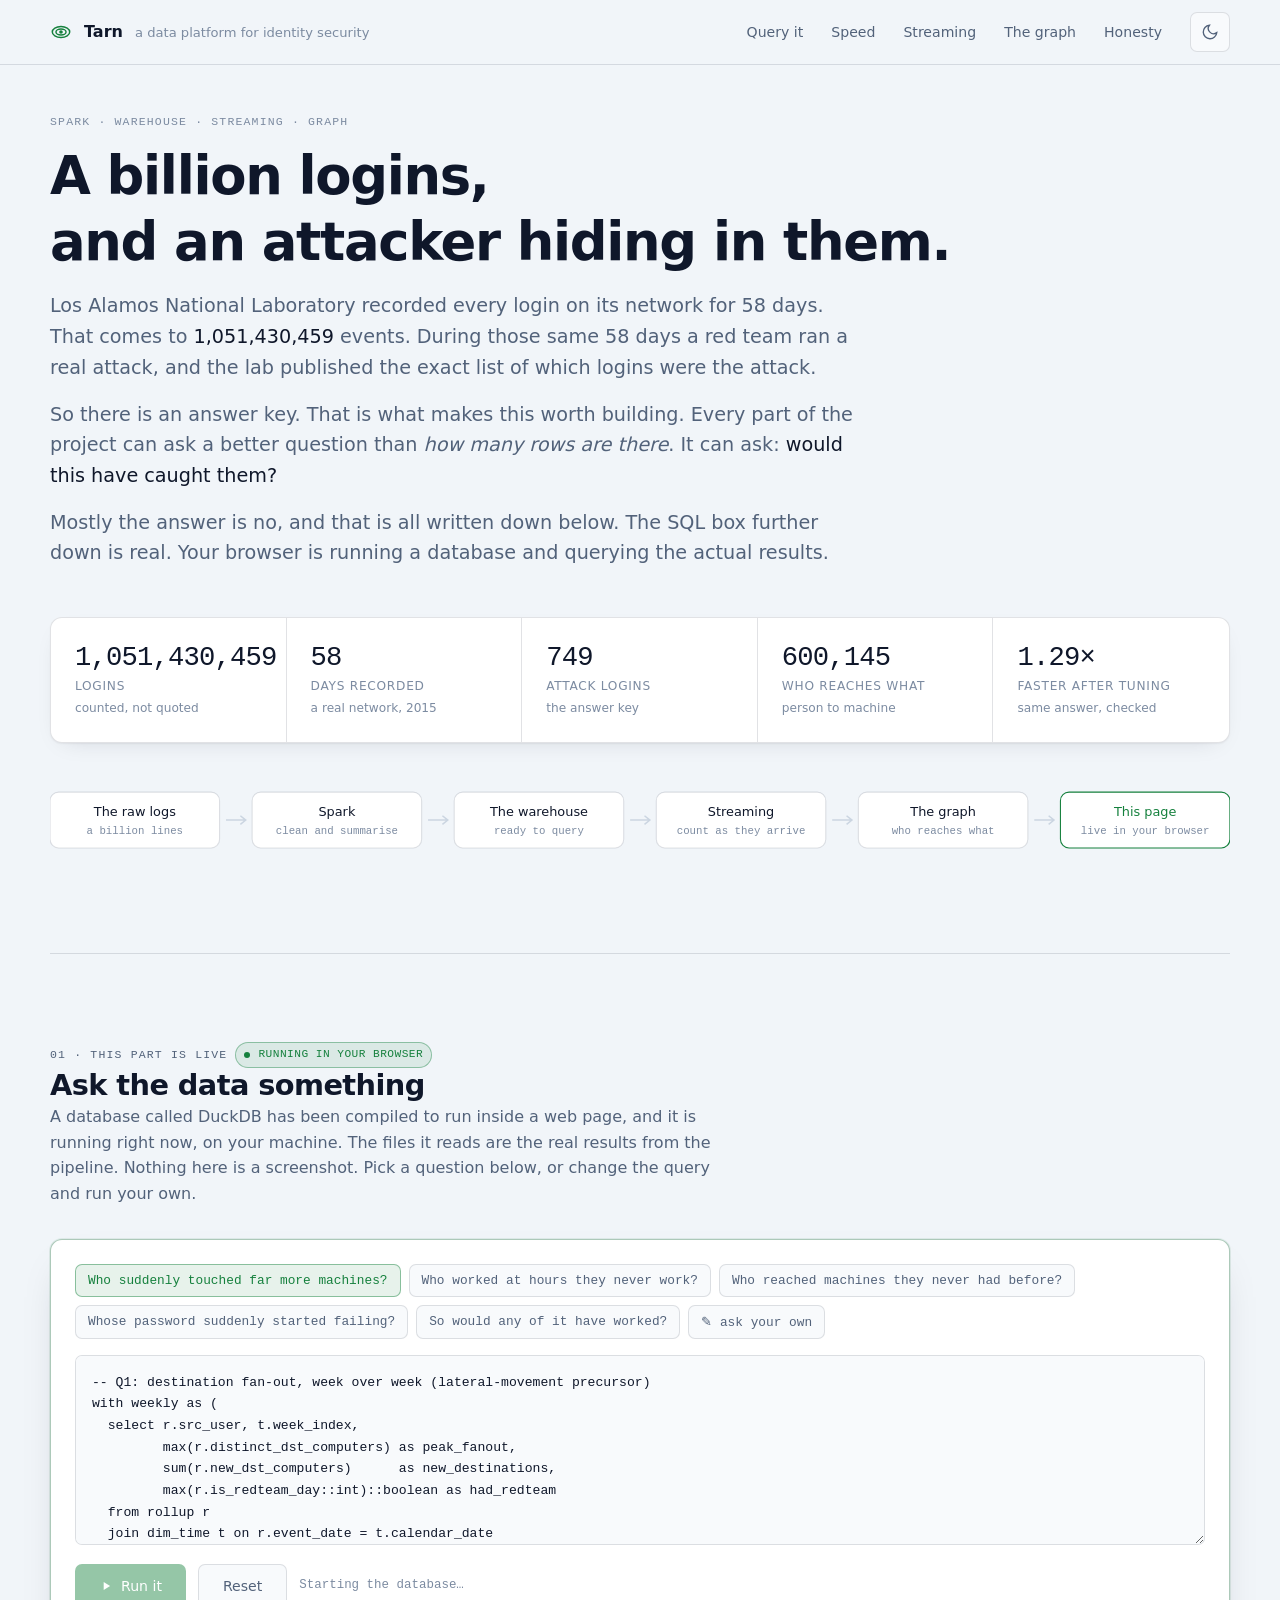
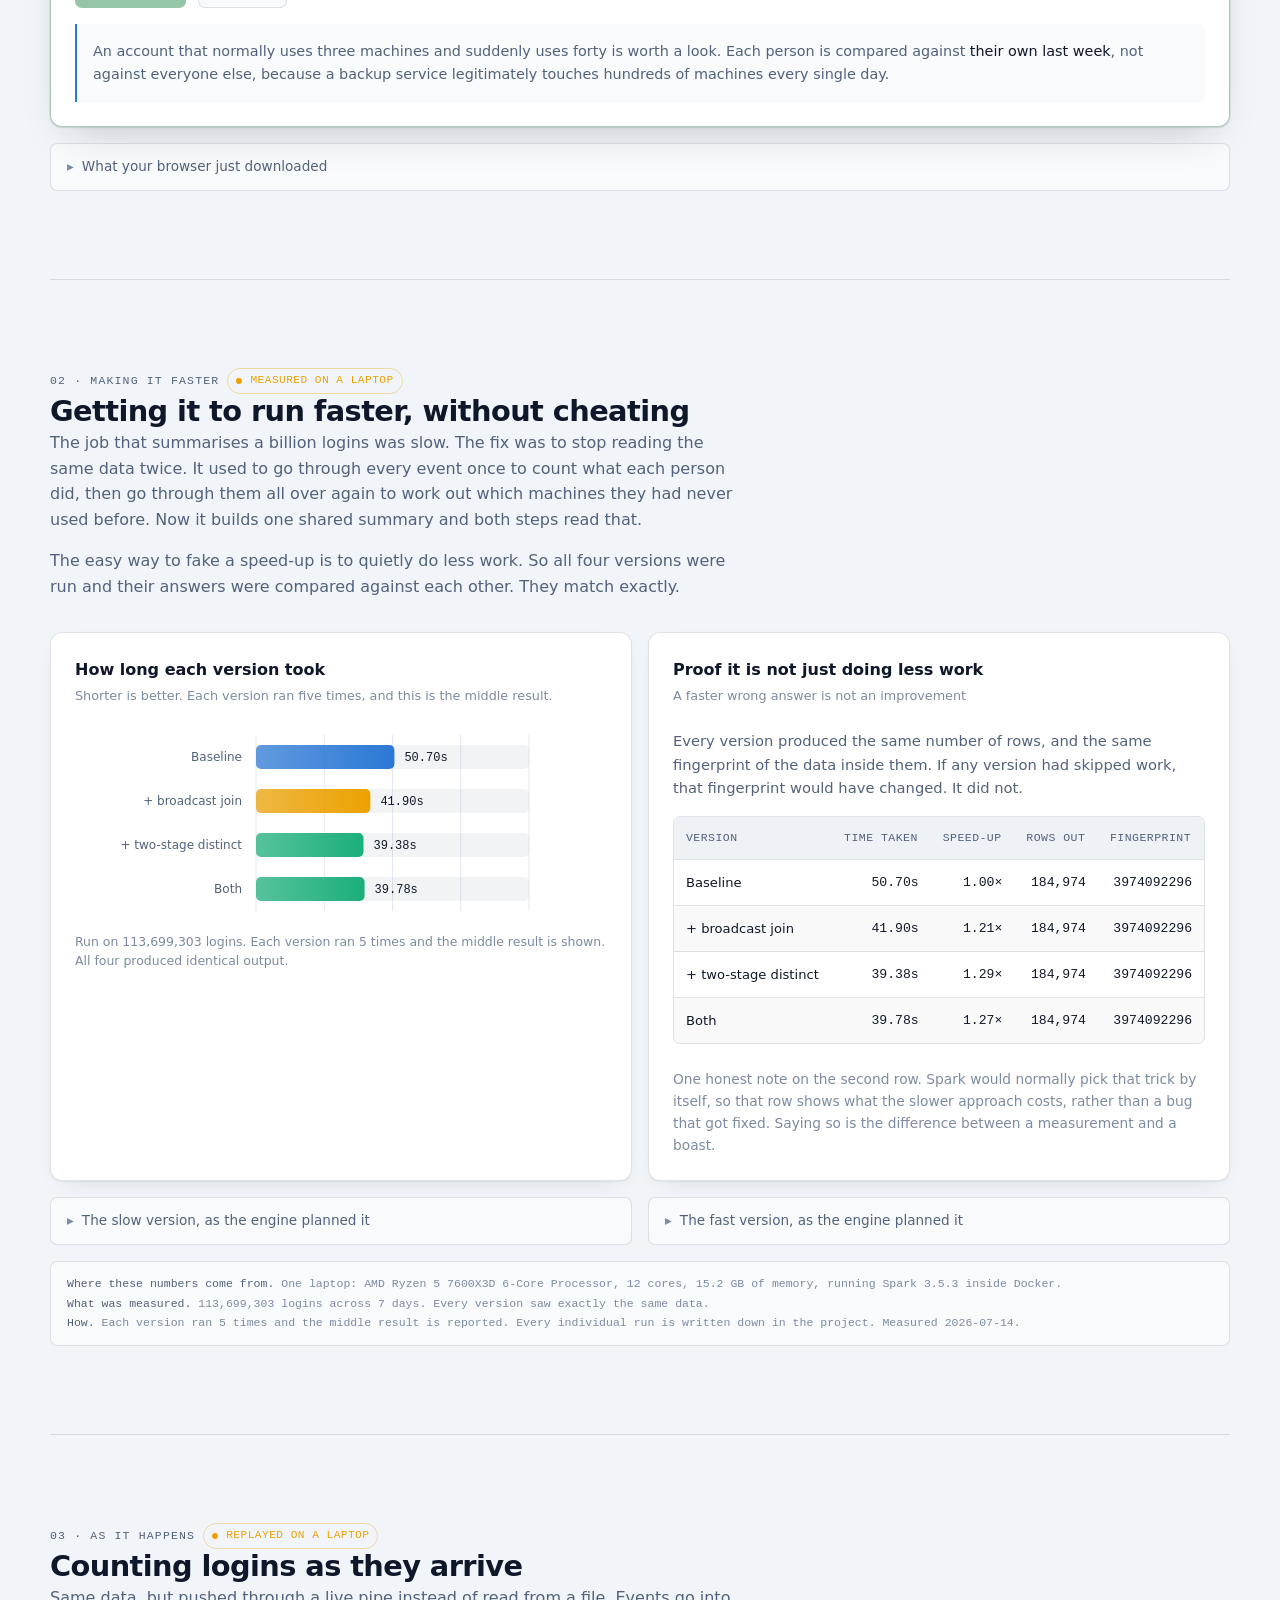
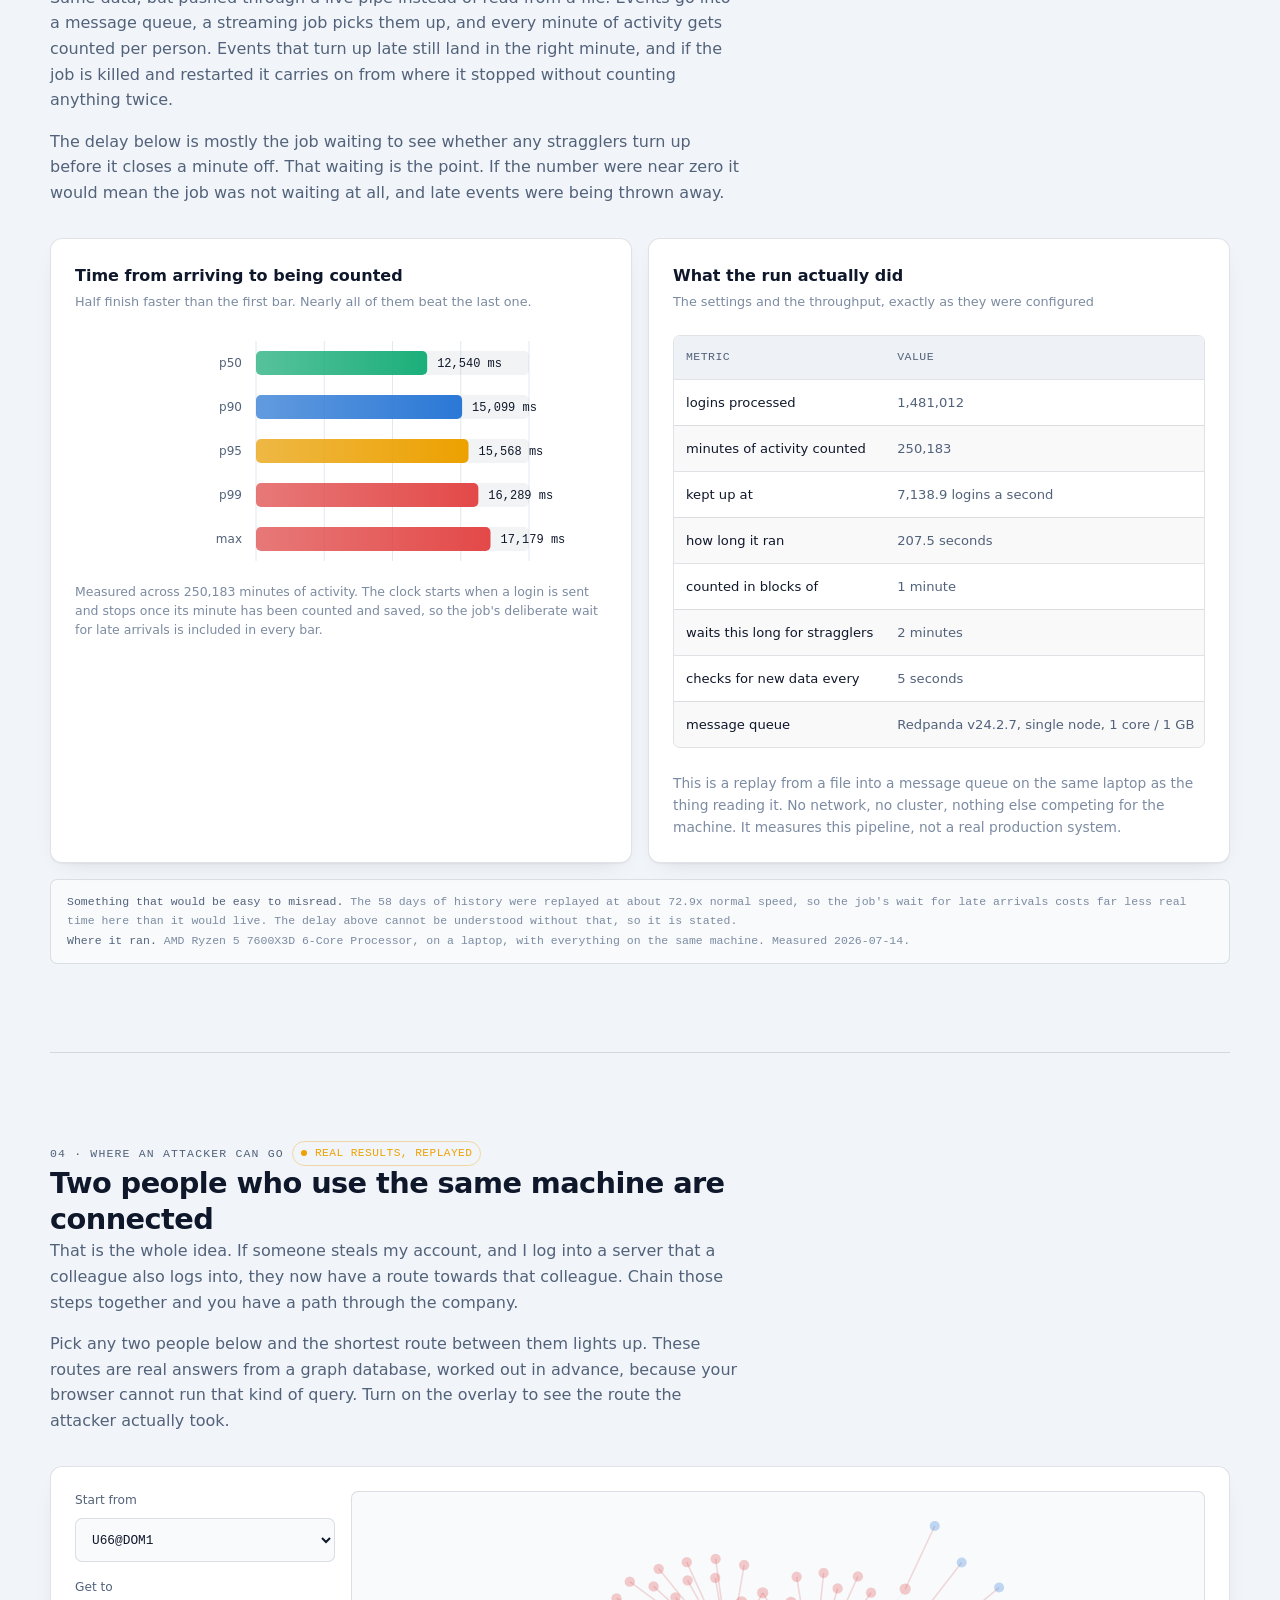
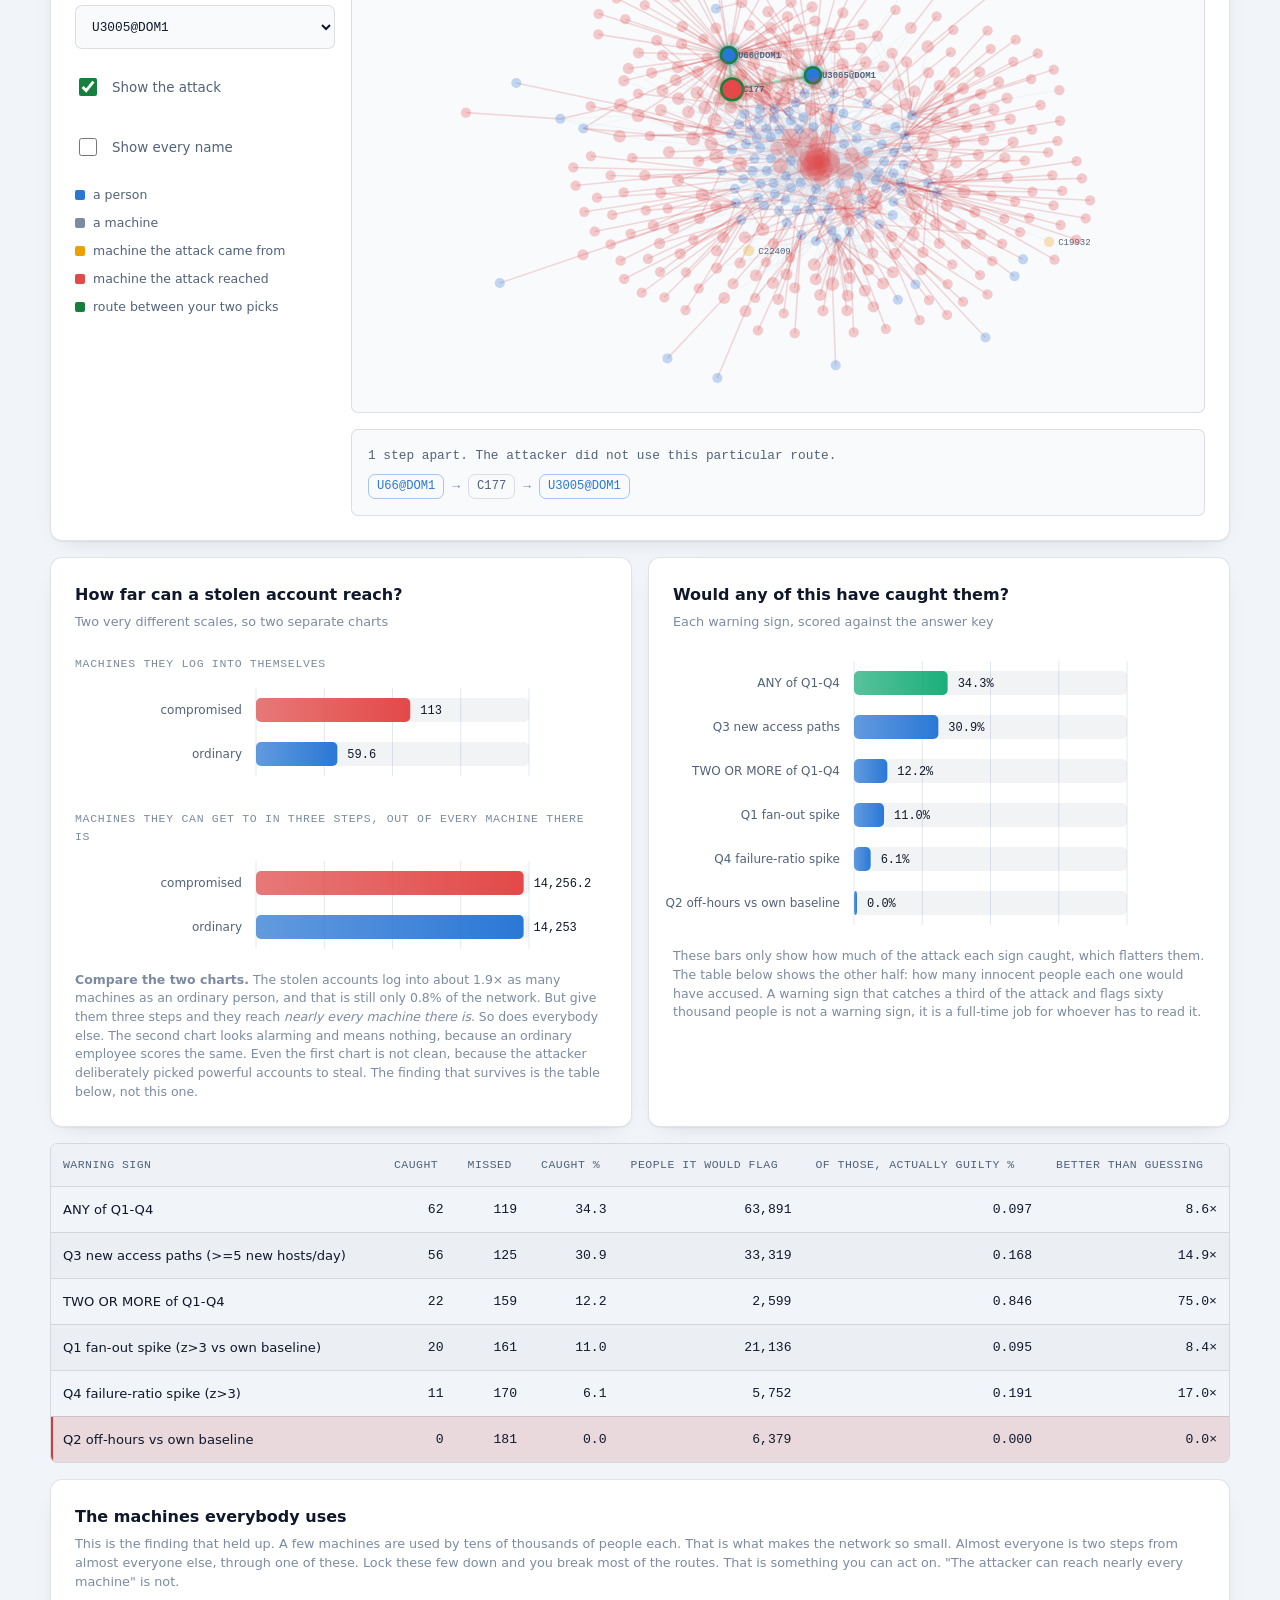
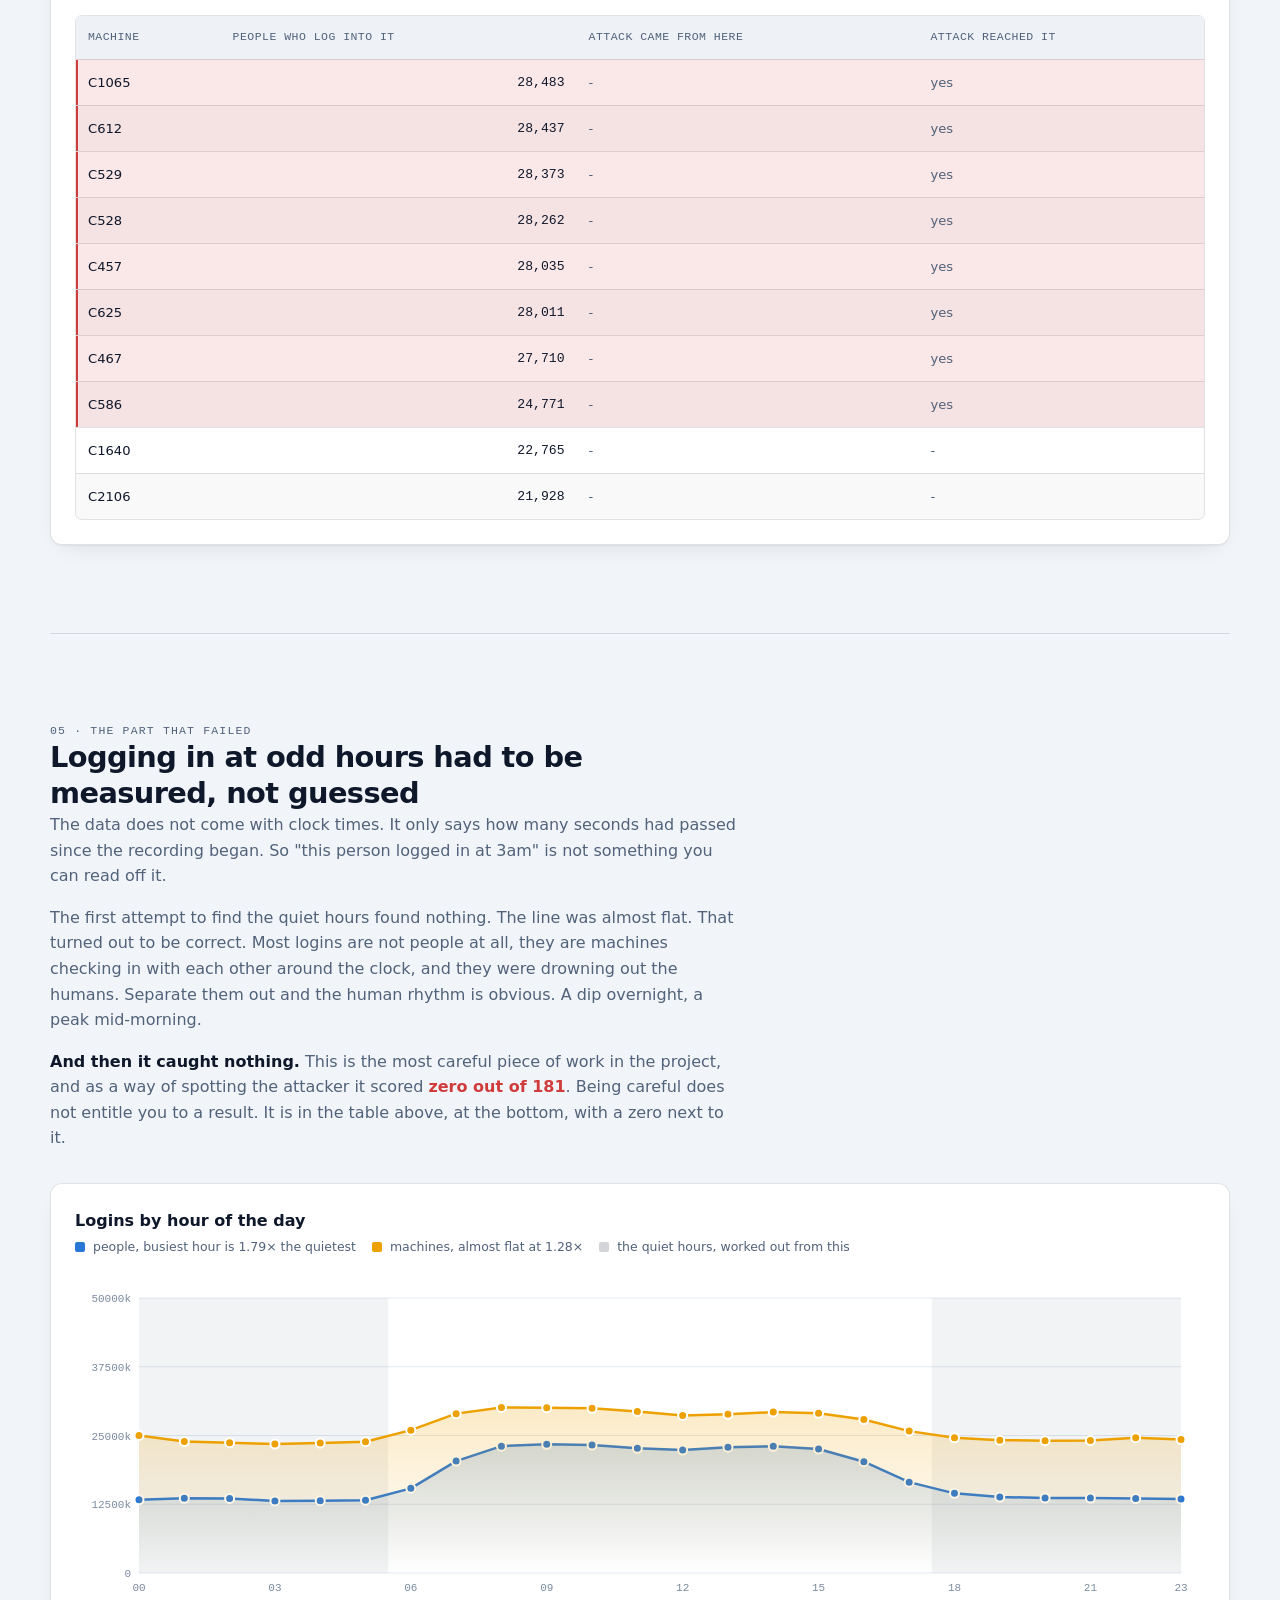
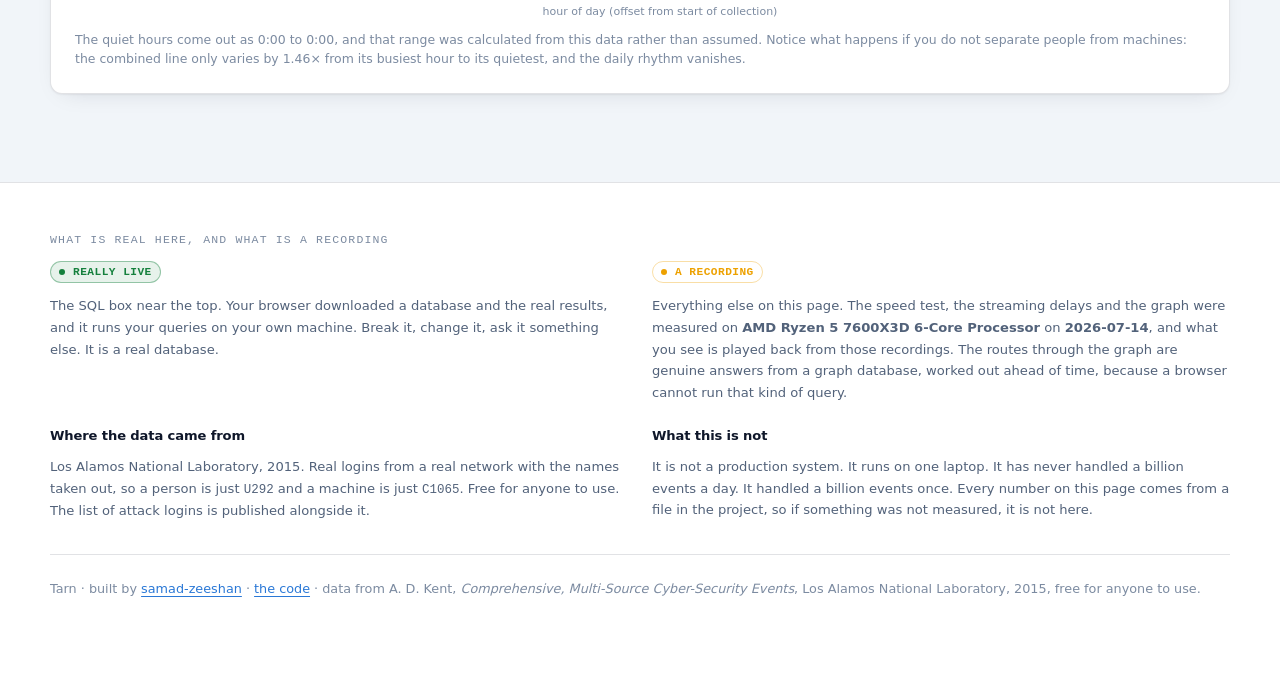
==== commit 7eb18857: "feat(site): light that follows the cursor, and copy anyone can read A soft light tracks the pointer " ====
--- a/site/index.html
+++ b/site/index.html
@@ -3,17 +3,16 @@
 <head>
 <meta charset="utf-8">
 <meta name="viewport" content="width=device-width, initial-scale=1">
-<title>Tarn: an identity-security data lakehouse</title>
-<meta name="description" content="1.05 billion real authentication events through Spark, a DuckDB star schema, Structured Streaming, and a Neo4j privilege-path graph. Query the warehouse in your browser.">
+<title>Tarn: finding an attacker in a billion login records</title>
+<meta name="description" content="A billion real login records from a national lab, run through Spark, a DuckDB warehouse, a streaming job and a graph database. The attack is in there, and you can query for it in your browser.">
 <link rel="icon" href="favicon.svg" type="image/svg+xml">
 <link rel="preload" href="vendor/fonts/FiraSans-400.woff2" as="font" type="font/woff2" crossorigin>
 <link rel="preload" href="vendor/fonts/FiraCode-400.woff2" as="font" type="font/woff2" crossorigin>
 <link rel="stylesheet" href="styles.css">
 
-<!-- DuckDB-WASM's ESM build imports Arrow as a BARE specifier (`from "apache-arrow"`), which a
-     browser cannot resolve on its own. Without this map the module throws
-     "Failed to resolve module specifier" and the whole workbench silently never boots.
-     Arrow is vendored alongside it, so there is still no CDN in the critical path. -->
+<!-- DuckDB's browser build imports Arrow by bare name, which a browser cannot resolve on its
+     own. Without this map the module throws and the whole SQL panel silently never starts.
+     Arrow is vendored next to it, so nothing is fetched from a CDN. -->
 <script type="importmap">
 {
   "imports": {
@@ -23,28 +22,29 @@
 </script>
 </head>
 <body>
+<div id="glow" aria-hidden="true"></div>
 <a class="skip-link" href="#main">Skip to content</a>
 
 <header class="top">
   <div class="wrap top-inner">
     <div class="brand">
-      <!-- Concentric rings: a tarn (a small mountain lake). Also, a lake. -->
+      <!-- A tarn is a small mountain lake. Also, a small data lake. -->
       <svg viewBox="0 0 24 24" fill="none" stroke="currentColor" stroke-width="1.6" aria-hidden="true">
         <ellipse cx="12" cy="12" rx="9.5" ry="6"/>
         <ellipse cx="12" cy="12" rx="5.5" ry="3.2"/>
         <circle cx="12" cy="12" r="1.2" fill="currentColor"/>
       </svg>
       <span>Tarn</span>
-      <span class="brand-sub">identity-security lakehouse</span>
+      <span class="brand-sub">a data platform for identity security</span>
     </div>
     <nav class="top-nav" aria-label="Sections">
-      <a href="#workbench">SQL</a>
-      <a href="#optimization">Optimization</a>
+      <a href="#workbench">Query it</a>
+      <a href="#optimization">Speed</a>
       <a href="#streaming">Streaming</a>
-      <a href="#graph">Paths</a>
-      <a href="#provenance">Provenance</a>
+      <a href="#graph">The graph</a>
+      <a href="#provenance">Honesty</a>
     </nav>
-    <button class="theme-toggle" id="theme-toggle" aria-label="Toggle light and dark theme">
+    <button class="theme-toggle" id="theme-toggle" aria-label="Switch between light and dark">
       <svg class="icon-sun" viewBox="0 0 24 24" fill="none" stroke="currentColor" stroke-width="1.8" aria-hidden="true">
         <circle cx="12" cy="12" r="4"/><path d="M12 2v2M12 20v2M4.9 4.9l1.4 1.4M17.7 17.7l1.4 1.4M2 12h2M20 12h2M4.9 19.1l1.4-1.4M17.7 6.3l1.4-1.4"/>
       </svg>
@@ -59,48 +59,49 @@
 
 <!-- ============================================================ HERO -->
 <section class="hero wrap">
-  <p class="eyebrow">Batch · Warehouse · Streaming · Graph</p>
-  <h1>A billion authentication events,<br>and the attacker hiding in them.</h1>
+  <p class="eyebrow">Spark · Warehouse · Streaming · Graph</p>
+  <h1>A billion logins,<br>and an attacker hiding in them.</h1>
+
   <p class="hero-lede">
-    Tarn takes <strong data-bench="dataset.auth.rows|int">-</strong> real (anonymized) enterprise
-    authentication events from Los Alamos National Laboratory and builds the layers a security
-    data platform actually needs: a <strong>PySpark</strong> batch lake, a <strong>dbt/DuckDB</strong>
-    star schema, a <strong>Spark Structured Streaming</strong> job, and a <strong>Neo4j</strong>
-    privilege-path graph. The corpus ships with ground truth, <strong data-bench="dataset.redteam.rows|int">-</strong>
-    labelled red-team compromise events, so every layer answers <em>“would this have caught the
-    attacker?”</em> instead of “how many rows are there?”
+    Los Alamos National Laboratory recorded every login on its network for 58 days. That comes to
+    <strong data-bench="dataset.auth.rows|int">-</strong> events. During those same 58 days a red
+    team ran a real attack, and the lab published the exact list of which logins were the attack.
   </p>
   <p class="hero-lede">
-    The SQL section below is <strong>genuinely live</strong>: your browser is running DuckDB and
-    querying the real warehouse. Everything else on this page is measured evidence, replayed,
-    and it says so, every time.
+    So there is an answer key. That is what makes this worth building. Every part of the project
+    can ask a better question than <em>how many rows are there</em>. It can ask:
+    <strong>would this have caught them?</strong>
+  </p>
+  <p class="hero-lede">
+    Mostly the answer is no, and that is all written down below. The SQL box further down is real.
+    Your browser is running a database and querying the actual results.
   </p>
 
   <div class="scale-line">
     <div class="stat">
       <span class="stat-value" data-bench="dataset.auth.rows|int">-</span>
-      <div class="stat-label">auth events</div>
-      <div class="stat-note">measured, not cited</div>
+      <div class="stat-label">logins</div>
+      <div class="stat-note">counted, not quoted</div>
     </div>
     <div class="stat">
       <span class="stat-value" data-bench="dataset.auth.span_days|round">-</span>
-      <div class="stat-label">days of telemetry</div>
-      <div class="stat-note">LANL, 2015</div>
+      <div class="stat-label">days recorded</div>
+      <div class="stat-note">a real network, 2015</div>
     </div>
     <div class="stat">
       <span class="stat-value" data-bench="dataset.redteam.rows|int">-</span>
-      <div class="stat-label">labelled compromises</div>
-      <div class="stat-note">the ground truth</div>
+      <div class="stat-label">attack logins</div>
+      <div class="stat-note">the answer key</div>
     </div>
     <div class="stat">
       <span class="stat-value" data-bench="graph_stats.graph.auth_edges|int">-</span>
-      <div class="stat-label">graph edges</div>
-      <div class="stat-note">identity → host</div>
+      <div class="stat-label">who reaches what</div>
+      <div class="stat-note">person to machine</div>
     </div>
     <div class="stat">
       <span class="stat-value" data-bench="spark_opt.headline.speedup|x">-</span>
-      <div class="stat-label">Spark speedup</div>
-      <div class="stat-note">median of 5, verified identical output</div>
+      <div class="stat-label">faster after tuning</div>
+      <div class="stat-note">same answer, checked</div>
     </div>
   </div>
 
@@ -110,17 +111,17 @@
 <!-- ============================================================ SQL WORKBENCH -->
 <section id="workbench" class="wrap">
   <div class="section-head">
-    <p class="eyebrow">01 · the live part <span class="badge live"><span class="dot"></span>runs in your browser</span></p>
-    <h2>Query the warehouse</h2>
-    <p>
-      DuckDB is compiled to WebAssembly and running on this page. The Parquet files it reads are
-      the real marts built by dbt from the Spark lake. These are not canned results. Edit the SQL
-      and run anything you like.
+    <p class="eyebrow">01 · this part is live <span class="badge live"><span class="dot"></span>running in your browser</span></p>
+    <h2>Ask the data something</h2>
+    <p>
+      A database called DuckDB has been compiled to run inside a web page, and it is running right
+      now, on your machine. The files it reads are the real results from the pipeline. Nothing here
+      is a screenshot. Pick a question below, or change the query and run your own.
     </p>
   </div>
 
   <div class="card">
-    <div class="wb-presets" id="wb-presets" role="group" aria-label="Preset queries"></div>
+    <div class="wb-presets" id="wb-presets" role="group" aria-label="Example questions"></div>
 
     <label class="visually-hidden" for="wb-editor">SQL query</label>
     <textarea class="wb-editor" id="wb-editor" spellcheck="false" aria-describedby="wb-status"></textarea>
@@ -128,10 +129,10 @@
     <div class="wb-bar">
       <button class="btn" id="wb-run" disabled>
         <svg width="14" height="14" viewBox="0 0 24 24" fill="currentColor" aria-hidden="true"><path d="M8 5v14l11-7z"/></svg>
-        Run query
+        Run it
       </button>
       <button class="btn secondary" id="wb-reset">Reset</button>
-      <span class="wb-status" id="wb-status" role="status" aria-live="polite">Loading DuckDB…</span>
+      <span class="wb-status" id="wb-status" role="status" aria-live="polite">Starting the database…</span>
     </div>
 
     <div class="wb-finding" id="wb-finding" hidden></div>
@@ -139,7 +140,7 @@
   </div>
 
   <details class="panel">
-    <summary>What the browser is actually loading</summary>
+    <summary>What your browser just downloaded</summary>
     <pre id="wb-schema">-</pre>
   </details>
 </section>
@@ -147,51 +148,51 @@
 <!-- ============================================================ OPTIMIZATION -->
 <section id="optimization" class="wrap">
   <div class="section-head">
-    <p class="eyebrow">02 · the measured optimization <span class="badge recorded"><span class="dot"></span>recorded run</span></p>
-    <h2>Making the rollup faster, honestly</h2>
-    <p>
-      Two independent changes to the Spark rollup, isolated in a 2×2 and timed on an identical
-      slice. The headline is the aggregation rewrite: Spark plans multiple
-      <code>COUNT(DISTINCT&nbsp;…)</code> in one <code>groupBy</code> with an <code>Expand</code>,
-      replaying every input row once per distinct expression before the shuffle. Collapsing to the
-      distinct grain first removes it. Spark will not do that rewrite for you.
+    <p class="eyebrow">02 · making it faster <span class="badge recorded"><span class="dot"></span>measured on a laptop</span></p>
+    <h2>Getting it to run faster, without cheating</h2>
+    <p>
+      The job that summarises a billion logins was slow. The fix was to stop reading the same data
+      twice. It used to go through every event once to count what each person did, then go through
+      them all over again to work out which machines they had never used before. Now it builds one
+      shared summary and both steps read that.
+    </p>
+    <p>
+      The easy way to fake a speed-up is to quietly do less work. So all four versions were run and
+      their answers were compared against each other. They match exactly.
     </p>
   </div>
 
   <div class="grid-2">
     <figure class="card chart">
-      <div class="chart-title">Median runtime by variant</div>
-      <div class="chart-sub">Lower is better · median of 5 timed runs after a warm-up · identical slice</div>
+      <div class="chart-title">How long each version took</div>
+      <div class="chart-sub">Shorter is better. Each version ran five times, and this is the middle result.</div>
       <div id="chart-opt"></div>
       <figcaption id="chart-opt-cap"></figcaption>
     </figure>
 
     <div class="card">
-      <div class="chart-title">Why it is a real speedup and not a faster wrong answer</div>
-      <div class="chart-sub">The check that makes the number claimable</div>
-      <p style="font-size:0.88rem;color:var(--fg-muted)">
-        All four variants were fingerprinted with an order-independent checksum (sum of per-row
-        CRC32 over every output column). They agree exactly, so the speedup is a change in
-        <em>execution strategy</em>, not in what was computed. A benchmark without this check is
-        measuring the speed of being wrong.
+      <div class="chart-title">Proof it is not just doing less work</div>
+      <div class="chart-sub">A faster wrong answer is not an improvement</div>
+      <p style="font-size:0.92rem;color:var(--fg-muted)">
+        Every version produced the same number of rows, and the same fingerprint of the data inside
+        them. If any version had skipped work, that fingerprint would have changed. It did not.
       </p>
       <div class="table-scroll"><table id="opt-table"></table></div>
-      <p style="font-size:0.8rem;color:var(--fg-dim);margin:var(--s4) 0 0">
-        The join result is reported with a caveat: its baseline is <em>forced</em> to a SortMergeJoin
-        via <code>autoBroadcastJoinThreshold=-1</code>. Spark's AQE would broadcast the 749-row label
-        table on its own, so that row measures the <em>cost of a shuffle join</em>, not a bug that
-        was found and fixed. Saying so is the difference between a benchmark and a brag.
+      <p style="font-size:0.86rem;color:var(--fg-dim);margin:var(--s5) 0 0">
+        One honest note on the second row. Spark would normally pick that trick by itself, so that
+        row shows what the slower approach costs, rather than a bug that got fixed. Saying so is the
+        difference between a measurement and a boast.
       </p>
     </div>
   </div>
 
   <div class="grid-2" style="margin-top:var(--s4)">
     <details class="panel" style="margin-top:0">
-      <summary>Physical plan: baseline (Expand + SortMergeJoin)</summary>
+      <summary>The slow version, as the engine planned it</summary>
       <pre id="plan-baseline">-</pre>
     </details>
     <details class="panel" style="margin-top:0">
-      <summary>Physical plan: optimized (two-stage aggregation + BroadcastHashJoin)</summary>
+      <summary>The fast version, as the engine planned it</summary>
       <pre id="plan-optimized">-</pre>
     </details>
   </div>
@@ -202,32 +203,36 @@
 <!-- ============================================================ STREAMING -->
 <section id="streaming" class="wrap">
   <div class="section-head">
-    <p class="eyebrow">03 · realtime <span class="badge recorded"><span class="dot"></span>recorded from a local replay</span></p>
-    <h2>Streaming windows, watermarked</h2>
-    <p>
-      Auth events replayed into Redpanda (Kafka API) and consumed by Spark Structured Streaming:
-      1-minute tumbling windows per identity, a watermark for late data, checkpointed, appended to
-      Parquet that dbt reads as a streaming mart. The lag below is dominated by the watermark hold
-      <em>by design</em>. A window cannot legally emit before it closes and the watermark passes it.
-      A sub-second figure here would mean the watermark was not doing its job.
+    <p class="eyebrow">03 · as it happens <span class="badge recorded"><span class="dot"></span>replayed on a laptop</span></p>
+    <h2>Counting logins as they arrive</h2>
+    <p>
+      Same data, but pushed through a live pipe instead of read from a file. Events go into a
+      message queue, a streaming job picks them up, and every minute of activity gets counted per
+      person. Events that turn up late still land in the right minute, and if the job is killed and
+      restarted it carries on from where it stopped without counting anything twice.
+    </p>
+    <p>
+      The delay below is mostly the job waiting to see whether any stragglers turn up before it
+      closes a minute off. That waiting is the point. If the number were near zero it would mean the
+      job was not waiting at all, and late events were being thrown away.
     </p>
   </div>
 
   <div class="grid-2">
     <figure class="card chart">
-      <div class="chart-title">End-to-end lag distribution</div>
-      <div class="chart-sub">Kafka publish → aggregation → watermark hold → Parquet commit</div>
+      <div class="chart-title">Time from arriving to being counted</div>
+      <div class="chart-sub">Half finish faster than the first bar. Nearly all of them beat the last one.</div>
       <div id="chart-lag"></div>
       <figcaption id="chart-lag-cap"></figcaption>
     </figure>
     <div class="card">
-      <div class="chart-title">Sustained throughput and config</div>
-      <div class="chart-sub">What the run actually did</div>
+      <div class="chart-title">What the run actually did</div>
+      <div class="chart-sub">The settings and the throughput, exactly as they were configured</div>
       <div class="table-scroll"><table id="stream-table"></table></div>
-      <p style="font-size:0.8rem;color:var(--fg-dim);margin:var(--s4) 0 0">
-        This is an accelerated replay from a file into a single-broker Redpanda on the same laptop
-        as the Spark driver. No network hop, no broker cluster, no competing load. It measures this
-        pipeline's processing latency, not a production system's.
+      <p style="font-size:0.86rem;color:var(--fg-dim);margin:var(--s5) 0 0">
+        This is a replay from a file into a message queue on the same laptop as the thing reading
+        it. No network, no cluster, nothing else competing for the machine. It measures this
+        pipeline, not a real production system.
       </p>
     </div>
   </div>
@@ -238,13 +243,17 @@
 <!-- ============================================================ GRAPH -->
 <section id="graph" class="wrap">
   <div class="section-head">
-    <p class="eyebrow">04 · paths to privilege <span class="badge recorded"><span class="dot"></span>Cypher results, replayed</span></p>
-    <h2>Where an attacker can go next</h2>
-    <p>
-      Two identities are linked when they share a host. Chain those hops and you have a path to
-      privilege. Pick a pair. The path shown is a real <code>shortestPath()</code> result from
-      Neo4j, precomputed because your browser cannot run Cypher. Toggle the overlay to see the
-      red team's actual, labelled route through the network.
+    <p class="eyebrow">04 · where an attacker can go <span class="badge recorded"><span class="dot"></span>real results, replayed</span></p>
+    <h2>Two people who use the same machine are connected</h2>
+    <p>
+      That is the whole idea. If someone steals my account, and I log into a server that a colleague
+      also logs into, they now have a route towards that colleague. Chain those steps together and
+      you have a path through the company.
+    </p>
+    <p>
+      Pick any two people below and the shortest route between them lights up. These routes are real
+      answers from a graph database, worked out in advance, because your browser cannot run that
+      kind of query. Turn on the overlay to see the route the attacker actually took.
     </p>
   </div>
 
@@ -252,56 +261,56 @@
     <div class="graph-layout">
       <div class="graph-controls">
         <div class="field">
-          <label for="g-from">From identity</label>
+          <label for="g-from">Start from</label>
           <select id="g-from"></select>
         </div>
         <div class="field">
-          <label for="g-to">To identity</label>
+          <label for="g-to">Get to</label>
           <select id="g-to"></select>
         </div>
         <label class="switch">
           <input type="checkbox" id="g-redteam" checked>
-          <span>Red-team overlay</span>
+          <span>Show the attack</span>
         </label>
         <label class="switch">
           <input type="checkbox" id="g-labels">
-          <span>Show all labels</span>
+          <span>Show every name</span>
         </label>
         <div class="legend" style="flex-direction:column;gap:var(--s2)">
-          <span class="legend-item"><span class="legend-swatch" style="background:var(--series-1)"></span>identity</span>
-          <span class="legend-item"><span class="legend-swatch" style="background:var(--fg-dim)"></span>host</span>
-          <span class="legend-item"><span class="legend-swatch" style="background:var(--series-3)"></span>red-team pivot host</span>
-          <span class="legend-item"><span class="legend-swatch" style="background:var(--series-4)"></span>red-team target host</span>
-          <span class="legend-item"><span class="legend-swatch" style="background:var(--accent)"></span>shortest path</span>
+          <span class="legend-item"><span class="legend-swatch" style="background:var(--series-1)"></span>a person</span>
+          <span class="legend-item"><span class="legend-swatch" style="background:var(--fg-dim)"></span>a machine</span>
+          <span class="legend-item"><span class="legend-swatch" style="background:var(--series-3)"></span>machine the attack came from</span>
+          <span class="legend-item"><span class="legend-swatch" style="background:var(--series-4)"></span>machine the attack reached</span>
+          <span class="legend-item"><span class="legend-swatch" style="background:var(--accent)"></span>route between your two picks</span>
         </div>
       </div>
 
       <div>
         <div class="graph-canvas" id="graph-canvas"></div>
-        <div class="path-readout" id="path-readout">Select two identities to trace a path.</div>
+        <div class="path-readout" id="path-readout">Pick two people to trace a route.</div>
       </div>
     </div>
   </div>
 
   <div class="grid-2" style="margin-top:var(--s4)">
     <figure class="card chart">
-      <div class="chart-title">Blast radius: compromised vs. an ordinary account</div>
-      <div class="chart-sub">Two scales, so two axes. Same colours, same meaning, different range.</div>
+      <div class="chart-title">How far can a stolen account reach?</div>
+      <div class="chart-sub">Two very different scales, so two separate charts</div>
       <div class="small-multiples">
         <div>
-          <div class="sm-title">at 1 hop</div>
+          <div class="sm-title">machines they log into themselves</div>
           <div id="chart-blast"></div>
         </div>
         <div>
-          <div class="sm-title">at 3 hops, out of every host in the network</div>
+          <div class="sm-title">machines they can get to in three steps, out of every machine there is</div>
           <div id="chart-blast3"></div>
         </div>
       </div>
       <figcaption id="chart-blast-cap"></figcaption>
     </figure>
     <figure class="card chart">
-      <div class="chart-title">Would the analytics have caught the attacker?</div>
-      <div class="chart-sub">Q5 · each query scored as a detector against the 749 labelled events</div>
+      <div class="chart-title">Would any of this have caught them?</div>
+      <div class="chart-sub">Each warning sign, scored against the answer key</div>
       <div id="chart-q5"></div>
       <figcaption id="chart-q5-cap"></figcaption>
     </figure>
@@ -309,13 +318,12 @@
   <div class="table-scroll" style="margin-top:var(--s4)"><table id="q5-table"></table></div>
 
   <div class="card" style="margin-top:var(--s4)">
-    <div class="chart-title">Choke points: the hosts that make the graph a small world</div>
+    <div class="chart-title">The machines everybody uses</div>
     <div class="chart-sub">
-      This is the finding that survived. Blast radius saturated because a handful of hubs are
-      authenticated to by tens of thousands of distinct identities each, which collapses the
-      network into a graph where almost everyone is two hops from almost everyone. Harden these
-      and you break paths. That is an action item; "the attacker can reach almost every host in
-      the estate" is not.
+      This is the finding that held up. A few machines are used by tens of thousands of people each.
+      That is what makes the network so small. Almost everyone is two steps from almost everyone
+      else, through one of these. Lock these few down and you break most of the routes. That is
+      something you can act on. "The attacker can reach nearly every machine" is not.
     </div>
     <div class="table-scroll"><table id="choke-table"></table></div>
   </div>
@@ -324,26 +332,27 @@
 <!-- ============================================================ DIURNAL -->
 <section id="diurnal" class="wrap">
   <div class="section-head">
-    <p class="eyebrow">05 · a finding worth keeping</p>
-    <h2>“Off-hours” had to be measured, not assumed</h2>
-    <p>
-      LANL ships relative seconds, not wall-clock time. Nothing in the corpus says an event
-      happened at 3am. The first attempt to derive an off-hours band found a nearly flat curve
-      and refused to emit one. That was correct: <em>machine accounts run around the clock and
-      are most of the traffic</em>. Split them out and the human cycle is unmistakable. The band
-      the warehouse uses comes from this measurement, never from an assumed nine-to-five.
+    <p class="eyebrow">05 · the part that failed</p>
+    <h2>Logging in at odd hours had to be measured, not guessed</h2>
+    <p>
+      The data does not come with clock times. It only says how many seconds had passed since the
+      recording began. So "this person logged in at 3am" is not something you can read off it.
+    </p>
+    <p>
+      The first attempt to find the quiet hours found nothing. The line was almost flat. That turned
+      out to be correct. Most logins are not people at all, they are machines checking in with each
+      other around the clock, and they were drowning out the humans. Separate them out and the human
+      rhythm is obvious. A dip overnight, a peak mid-morning.
     </p>
     <p style="color:var(--fg-muted)">
-      <strong style="color:var(--fg)">And then it caught nothing.</strong> This was the most
-      carefully derived signal in the project, and as a detector it scored
-      <strong style="color:var(--critical)">0 of 181</strong> compromised identity-days. See Q2
-      in the table above. Careful methodology does not entitle you to a result. Reporting the
-      zero is the whole point; a portfolio that only shows the signals that worked is a
-      brochure.
+      <strong style="color:var(--fg)">And then it caught nothing.</strong>
+      This is the most careful piece of work in the project, and as a way of spotting the attacker
+      it scored <strong style="color:var(--critical)">zero out of 181</strong>. Being careful does
+      not entitle you to a result. It is in the table above, at the bottom, with a zero next to it.
     </p>
   </div>
   <figure class="card chart">
-    <div class="chart-title">Authentication volume by hour of day</div>
+    <div class="chart-title">Logins by hour of the day</div>
     <div class="chart-sub" id="diurnal-sub">-</div>
     <div id="chart-diurnal"></div>
     <figcaption id="chart-diurnal-cap"></figcaption>
@@ -355,34 +364,34 @@
 <!-- ============================================================ PROVENANCE -->
 <footer id="provenance">
   <div class="wrap">
-    <p class="eyebrow">What is live, and what is recorded</p>
+    <p class="eyebrow">What is real here, and what is a recording</p>
     <div class="prov-grid">
       <div class="prov-block">
-        <h3><span class="badge live"><span class="dot"></span>Live</span></h3>
+        <h3><span class="badge live"><span class="dot"></span>Really live</span></h3>
         <p>
-          The SQL in section 01 executes in your browser via DuckDB-WASM, against committed Parquet
-          extracts of the real marts. Edit it, break it, run your own. It is a real database.
+          The SQL box near the top. Your browser downloaded a database and the real results, and it
+          runs your queries on your own machine. Break it, change it, ask it something else. It is a
+          real database.
         </p>
       </div>
       <div class="prov-block">
-        <h3><span class="badge recorded"><span class="dot"></span>Recorded</span></h3>
+        <h3><span class="badge recorded"><span class="dot"></span>A recording</span></h3>
         <p id="prov-recorded">-</p>
       </div>
       <div class="prov-block">
-        <h3>Dataset</h3>
+        <h3>Where the data came from</h3>
         <p>
-          LANL <em>Comprehensive, Multi-Source Cyber-Security Events</em> (A. D. Kent, 2015).
-          Real enterprise authentication telemetry, anonymized. CC0. Red-team labels are the
-          published ground truth.
+          Los Alamos National Laboratory, 2015. Real logins from a real network with the names taken
+          out, so a person is just <code>U292</code> and a machine is just <code>C1065</code>. Free
+          for anyone to use. The list of attack logins is published alongside it.
         </p>
       </div>
       <div class="prov-block">
         <h3>What this is not</h3>
         <p>
-          Not a production system. It runs on one laptop and once on a free Databricks workspace.
-          The streaming figures come from an accelerated local replay, not a live feed. Every
-          number on this page is rendered from an artifact in <code>/bench</code>. If it is not
-          measured, it is not here.
+          It is not a production system. It runs on one laptop. It has never handled a billion events
+          a day. It handled a billion events once. Every number on this page comes from a file in the
+          project, so if something was not measured, it is not here.
         </p>
       </div>
     </div>
--- a/site/styles.css
+++ b/site/styles.css
@@ -178,6 +178,7 @@
 }
 .section-head { margin-bottom: var(--s6); max-width: 68ch; }
 .section-head p { color: var(--fg-muted); margin-bottom: 0; }
+.section-head p + p { margin-top: var(--s4); }
 
 /* ---------------------------------------------------------------- hero */
 .hero { padding-top: var(--s7); }
@@ -466,3 +467,66 @@
   font-family: var(--mono); font-size: 0.72rem; letter-spacing: 0.06em;
   text-transform: uppercase; color: var(--fg-dim); margin-bottom: var(--s2);
 }
+
+/* ---------------------------------------------------------------- cursor light */
+/* A soft light that follows the pointer. Purely atmospheric, so it sits behind everything,
+   ignores clicks, and turns itself off for anyone who asked for less motion. */
+#glow {
+  position: fixed; inset: 0; z-index: 0; pointer-events: none;
+  background:
+    radial-gradient(
+      680px circle at var(--mx, 50%) var(--my, 12%),
+      color-mix(in srgb, var(--accent) 9%, transparent),
+      transparent 62%
+    ),
+    radial-gradient(
+      420px circle at var(--mx, 50%) var(--my, 12%),
+      color-mix(in srgb, var(--series-1) 8%, transparent),
+      transparent 55%
+    );
+  opacity: 0;
+  transition: opacity 700ms var(--ease);
+}
+#glow.on { opacity: 1; }
+:root[data-theme='light'] #glow { opacity: 0; }
+:root[data-theme='light'] #glow.on { opacity: 0.75; }
+@media (prefers-reduced-motion: reduce) { #glow { display: none; } }
+
+header.top, main, footer { position: relative; z-index: 1; }
+
+/* Cards catch the light too, but only the one under the cursor. */
+.card { position: relative; overflow: hidden; }
+.card::after {
+  content: ''; position: absolute; inset: 0; pointer-events: none;
+  border-radius: inherit;
+  background: radial-gradient(
+    360px circle at var(--cx, 50%) var(--cy, 50%),
+    color-mix(in srgb, var(--fg) 5%, transparent),
+    transparent 60%
+  );
+  opacity: 0;
+  transition: opacity 320ms var(--ease);
+}
+.card:hover::after { opacity: 1; }
+@media (prefers-reduced-motion: reduce) { .card::after { display: none; } }
+
+/* The top edge of a card picks up the accent as the cursor crosses it. */
+.card::before {
+  content: ''; position: absolute; inset: 0 0 auto 0; height: 1px; pointer-events: none;
+  background: linear-gradient(
+    90deg,
+    transparent,
+    color-mix(in srgb, var(--accent) 55%, transparent) calc(var(--cx, 50%) * 0.9),
+    transparent
+  );
+  opacity: 0;
+  transition: opacity 320ms var(--ease);
+}
+.card:hover::before { opacity: 1; }
+
+/* Marks lift slightly under the pointer, so hovering a bar feels like touching it. */
+.mark { transform-box: fill-box; transform-origin: left center; }
+.mark:hover, .mark:focus-visible {
+  opacity: 1;
+  filter: brightness(1.12) saturate(1.05);
+}
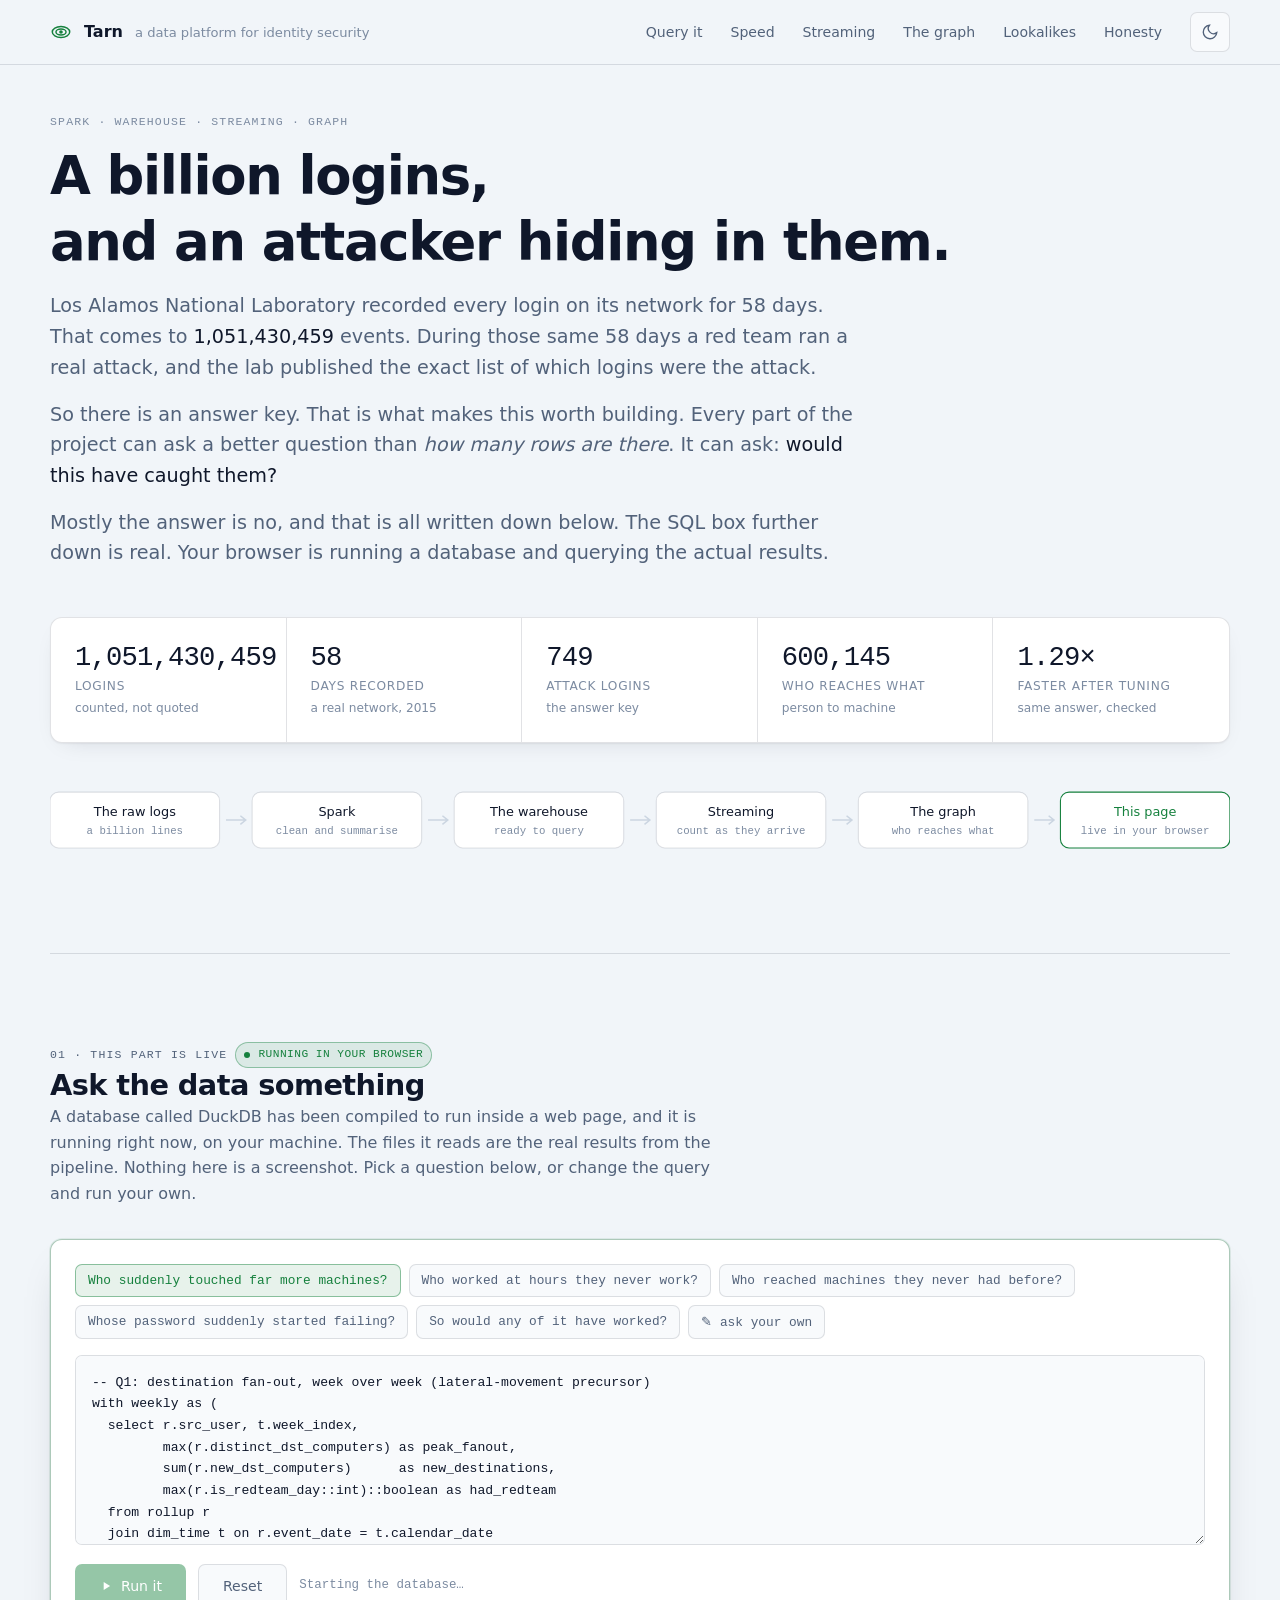
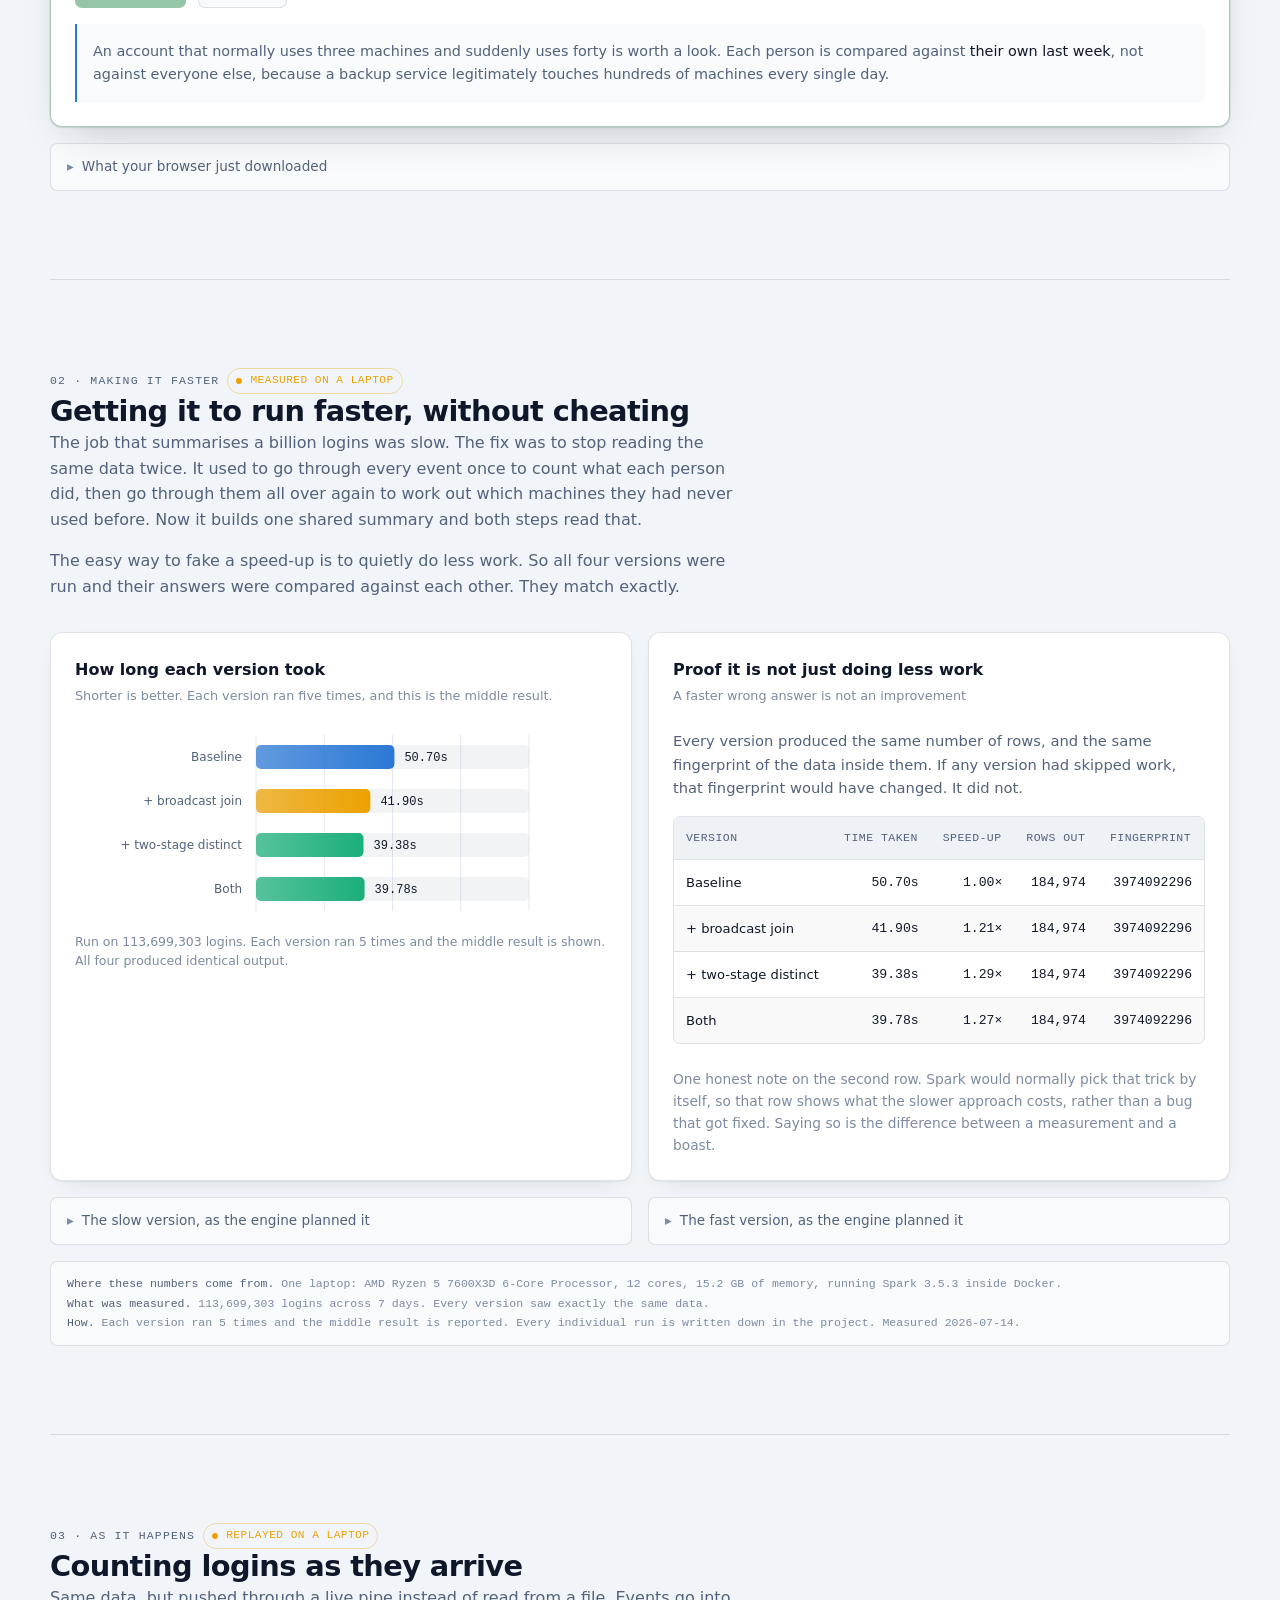
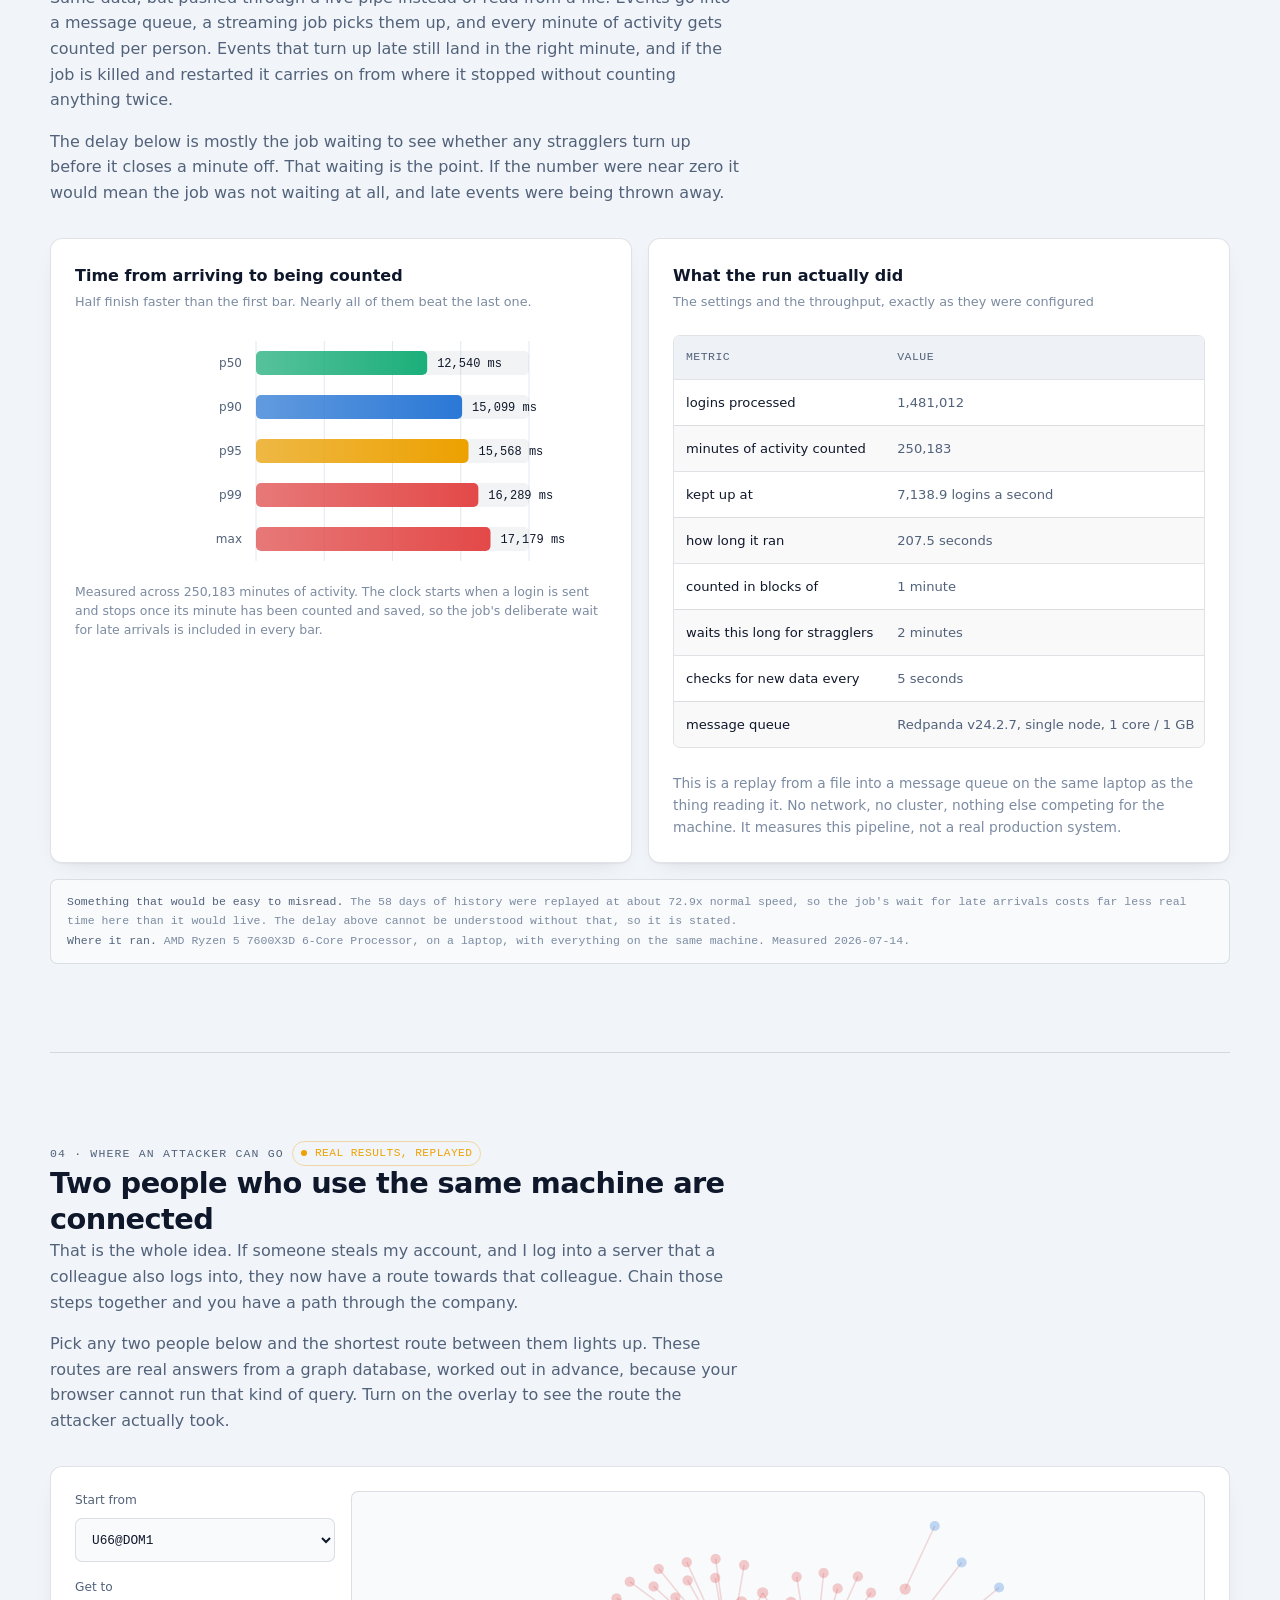
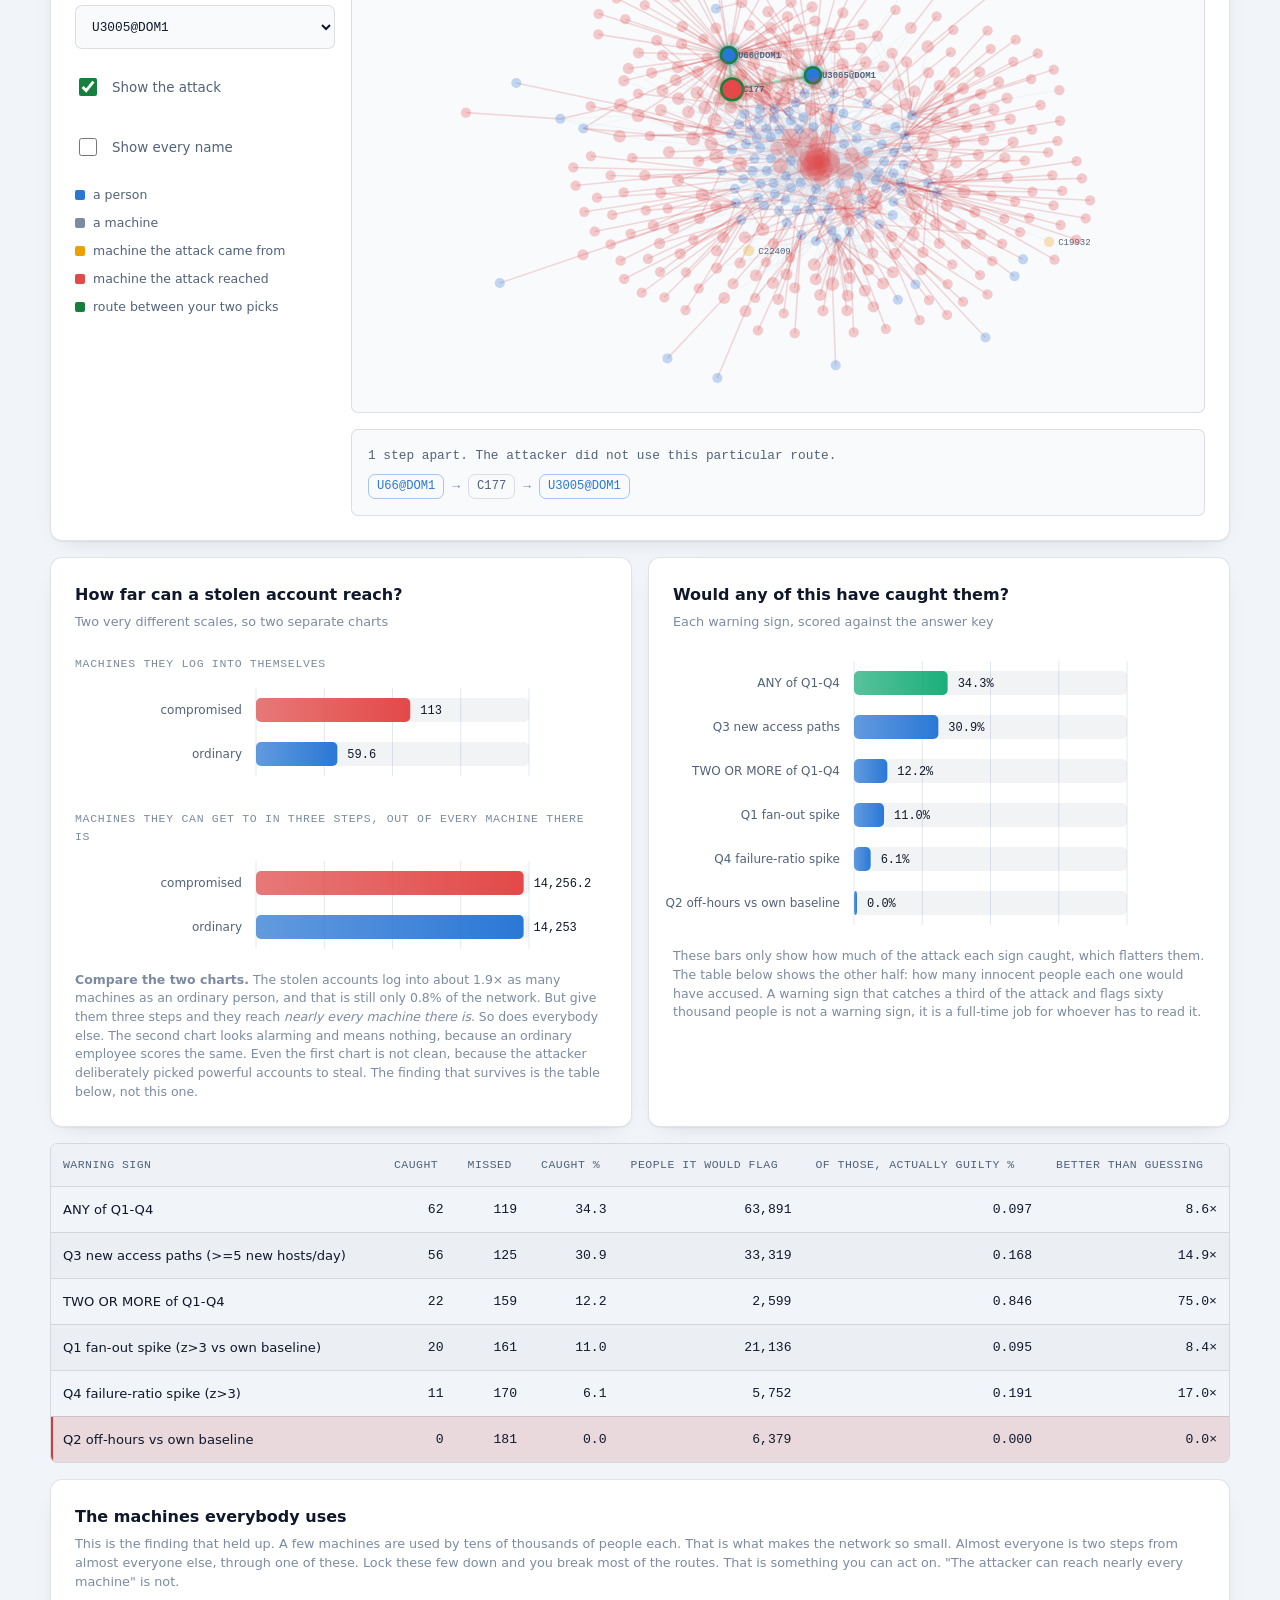
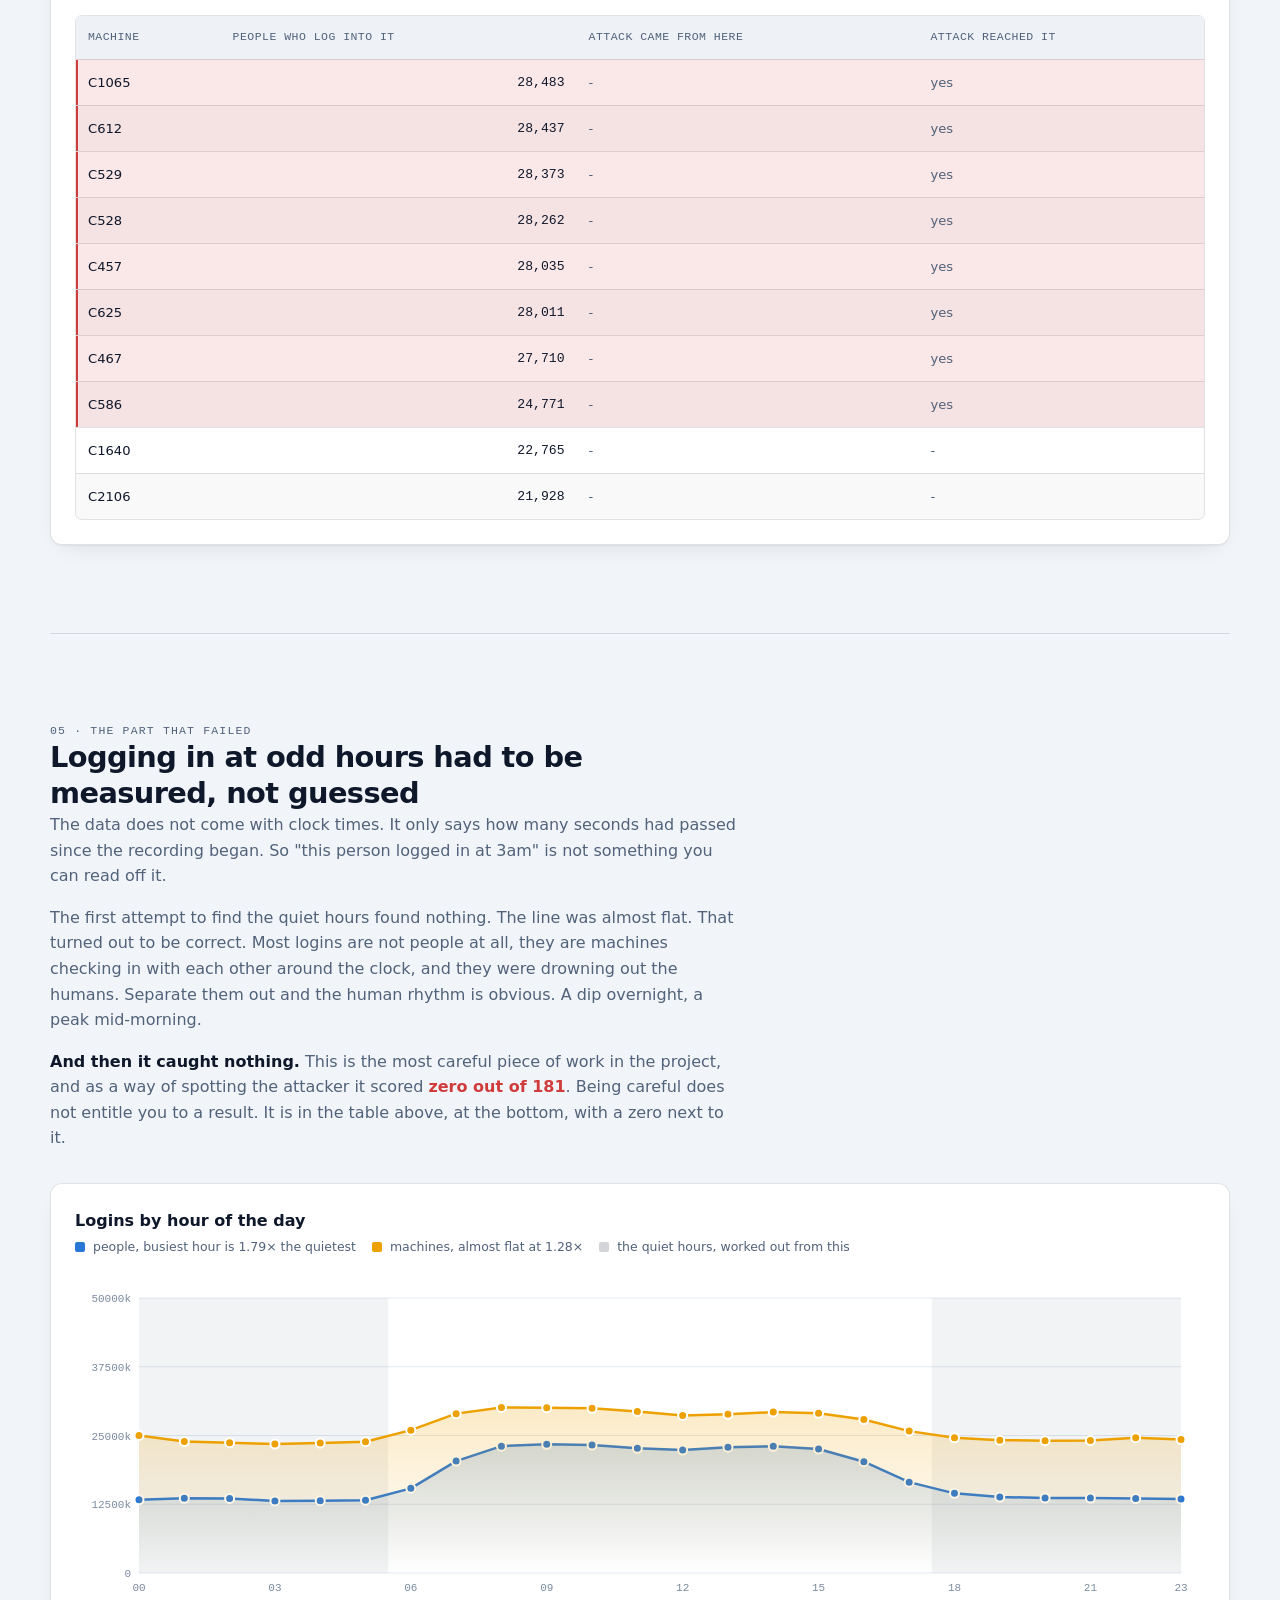
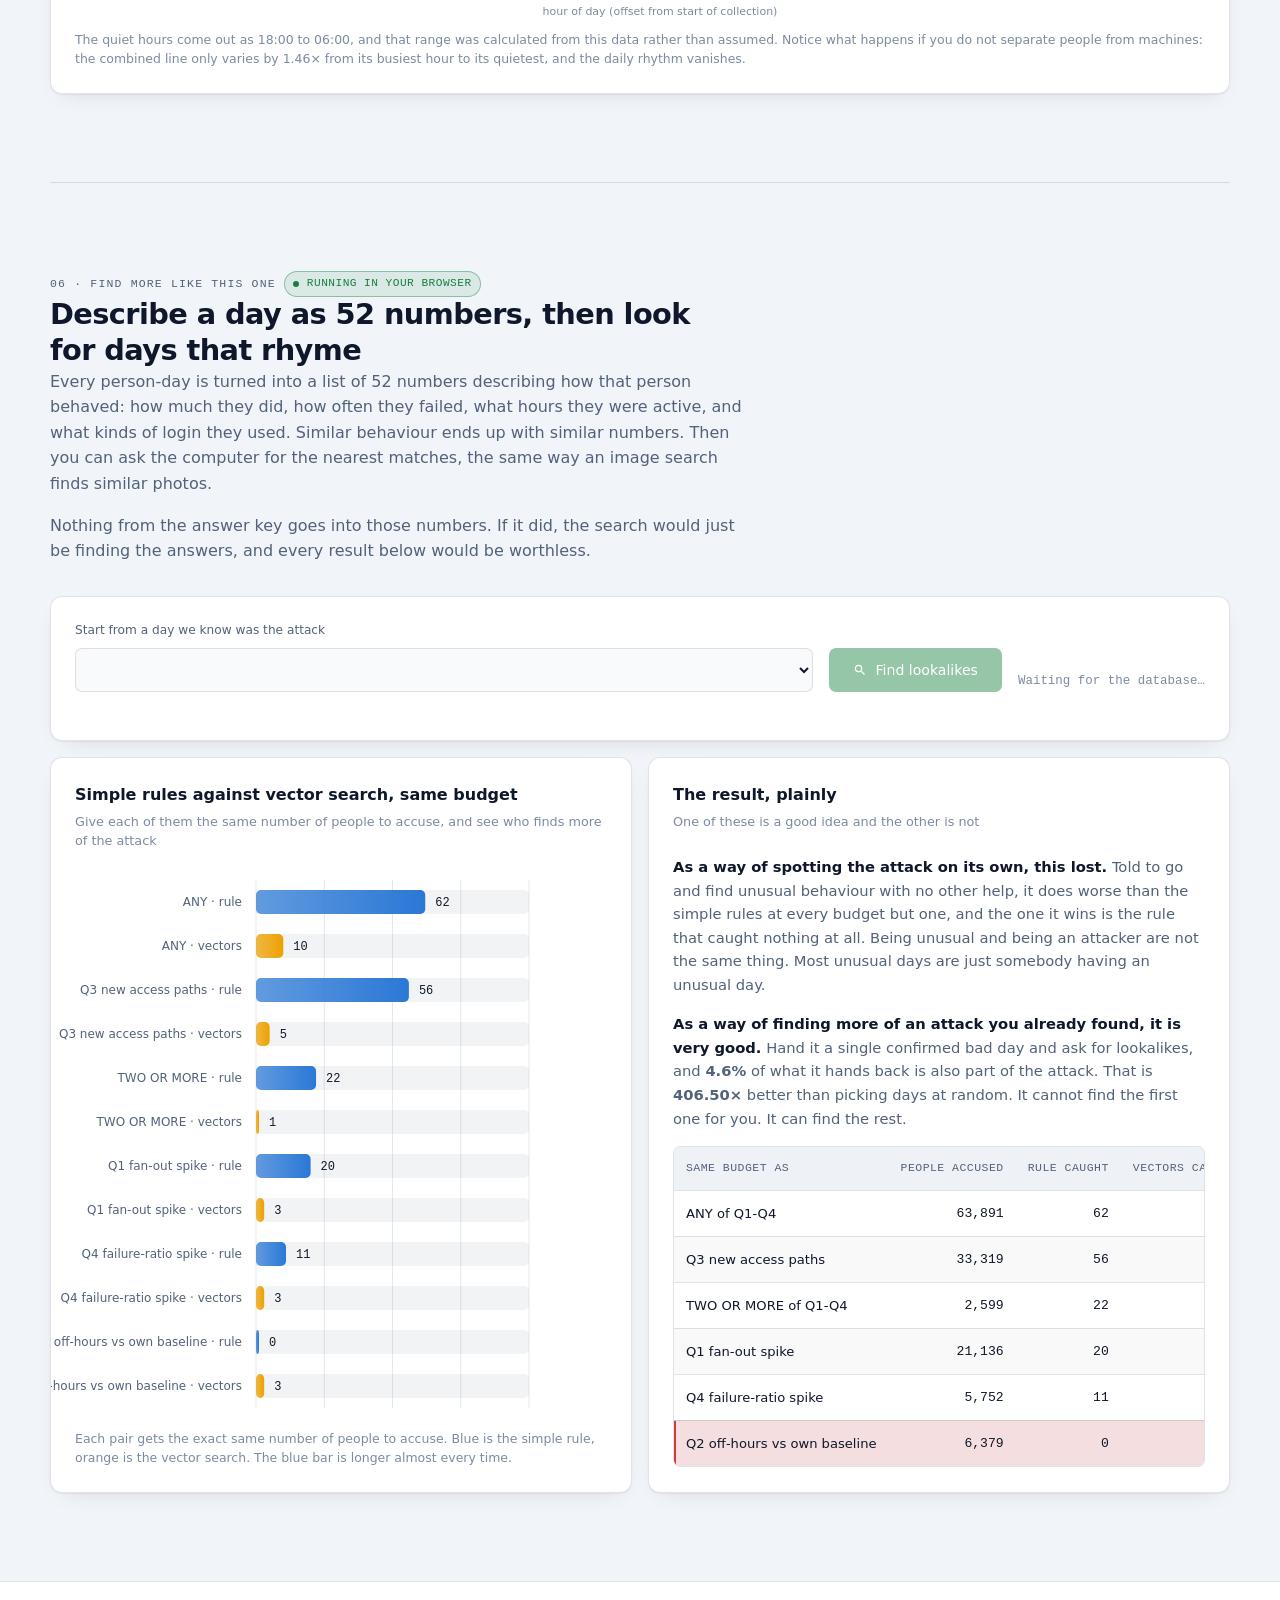
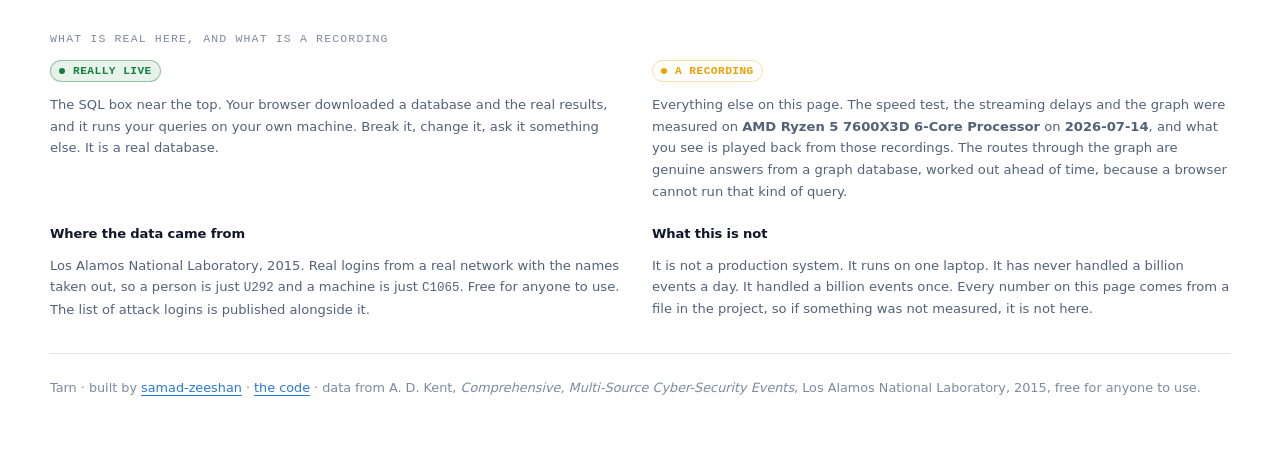
==== commit 26b485cb: "feat(vector): nearest-neighbour search over every person-day Each of the 1,604,500 person-days becom" ====
--- a/site/index.html
+++ b/site/index.html
@@ -42,6 +42,7 @@
       <a href="#optimization">Speed</a>
       <a href="#streaming">Streaming</a>
       <a href="#graph">The graph</a>
+      <a href="#lookalike">Lookalikes</a>
       <a href="#provenance">Honesty</a>
     </nav>
     <button class="theme-toggle" id="theme-toggle" aria-label="Switch between light and dark">
@@ -359,6 +360,74 @@
   </figure>
 </section>
 
+
+<!-- ============================================================ VECTOR SEARCH -->
+<section id="lookalike" class="wrap">
+  <div class="section-head">
+    <p class="eyebrow">06 &middot; find more like this one <span class="badge live"><span class="dot"></span>running in your browser</span></p>
+    <h2>Describe a day as 52 numbers, then look for days that rhyme</h2>
+    <p>
+      Every person-day is turned into a list of 52 numbers describing how that person behaved:
+      how much they did, how often they failed, what hours they were active, and what kinds of
+      login they used. Similar behaviour ends up with similar numbers. Then you can ask the
+      computer for the nearest matches, the same way an image search finds similar photos.
+    </p>
+    <p>
+      Nothing from the answer key goes into those numbers. If it did, the search would just be
+      finding the answers, and every result below would be worthless.
+    </p>
+  </div>
+
+  <div class="card">
+    <div class="lookalike-controls">
+      <div class="field">
+        <label for="lk-query">Start from a day we know was the attack</label>
+        <select id="lk-query"></select>
+      </div>
+      <button class="btn" id="lk-run" disabled>
+        <svg width="14" height="14" viewBox="0 0 24 24" fill="currentColor" aria-hidden="true"><path d="M15.5 14h-.79l-.28-.27A6.47 6.47 0 0 0 16 9.5 6.5 6.5 0 1 0 9.5 16c1.61 0 3.09-.59 4.23-1.57l.27.28v.79l5 4.99L20.49 19zm-6 0C7 14 5 12 5 9.5S7 5 9.5 5 14 7 14 9.5 12 14 9.5 14"/></svg>
+        Find lookalikes
+      </button>
+      <span class="wb-status" id="lk-status">Waiting for the database…</span>
+    </div>
+
+    <div class="table-scroll" id="lk-result" hidden></div>
+
+    <p style="font-size:0.86rem;color:var(--fg-dim);margin:var(--s5) 0 0" id="lk-note"></p>
+  </div>
+
+  <div class="grid-2" style="margin-top:var(--s4)">
+    <figure class="card chart">
+      <div class="chart-title">Simple rules against vector search, same budget</div>
+      <div class="chart-sub">Give each of them the same number of people to accuse, and see who finds more of the attack</div>
+      <div id="chart-vec"></div>
+      <figcaption id="chart-vec-cap"></figcaption>
+    </figure>
+    <div class="card">
+      <div class="chart-title">The result, plainly</div>
+      <div class="chart-sub">One of these is a good idea and the other is not</div>
+      <p style="font-size:0.92rem;color:var(--fg-muted)">
+        <strong style="color:var(--fg)">As a way of spotting the attack on its own, this lost.</strong>
+        Told to go and find unusual behaviour with no other help, it does worse than the simple
+        rules at every budget but one, and the one it wins is the rule that caught nothing at all.
+        Being unusual and being an attacker are not the same thing. Most unusual days are just
+        somebody having an unusual day.
+      </p>
+      <p style="font-size:0.92rem;color:var(--fg-muted)">
+        <strong style="color:var(--fg)">As a way of finding more of an attack you already
+        found, it is very good.</strong>
+        Hand it a single confirmed bad day and ask for lookalikes, and
+        <strong data-bench="vector_eval.retrieval_from_one_known_attack_day.precision_at_k_pct|pct">-</strong>
+        of what it hands back is also part of the attack. That is
+        <strong data-bench="vector_eval.retrieval_from_one_known_attack_day.lift_over_random|x">-</strong>
+        better than picking days at random. It cannot find the first one for you. It can find the
+        rest.
+      </p>
+      <div class="table-scroll"><table id="vec-table"></table></div>
+    </div>
+  </div>
+</section>
+
 </main>
 
 <!-- ============================================================ PROVENANCE -->
--- a/site/styles.css
+++ b/site/styles.css
@@ -530,3 +530,12 @@
   opacity: 1;
   filter: brightness(1.12) saturate(1.05);
 }
+
+/* Vector lookalike panel. */
+.lookalike-controls {
+  display: flex; align-items: flex-end; gap: var(--s4); flex-wrap: wrap;
+  margin-bottom: var(--s4);
+}
+.lookalike-controls .field { flex: 1 1 320px; margin: 0; }
+tr.is-hit td { background: color-mix(in srgb, var(--critical) 14%, transparent); }
+tr.is-hit td:first-child { box-shadow: inset 2px 0 0 var(--critical); }
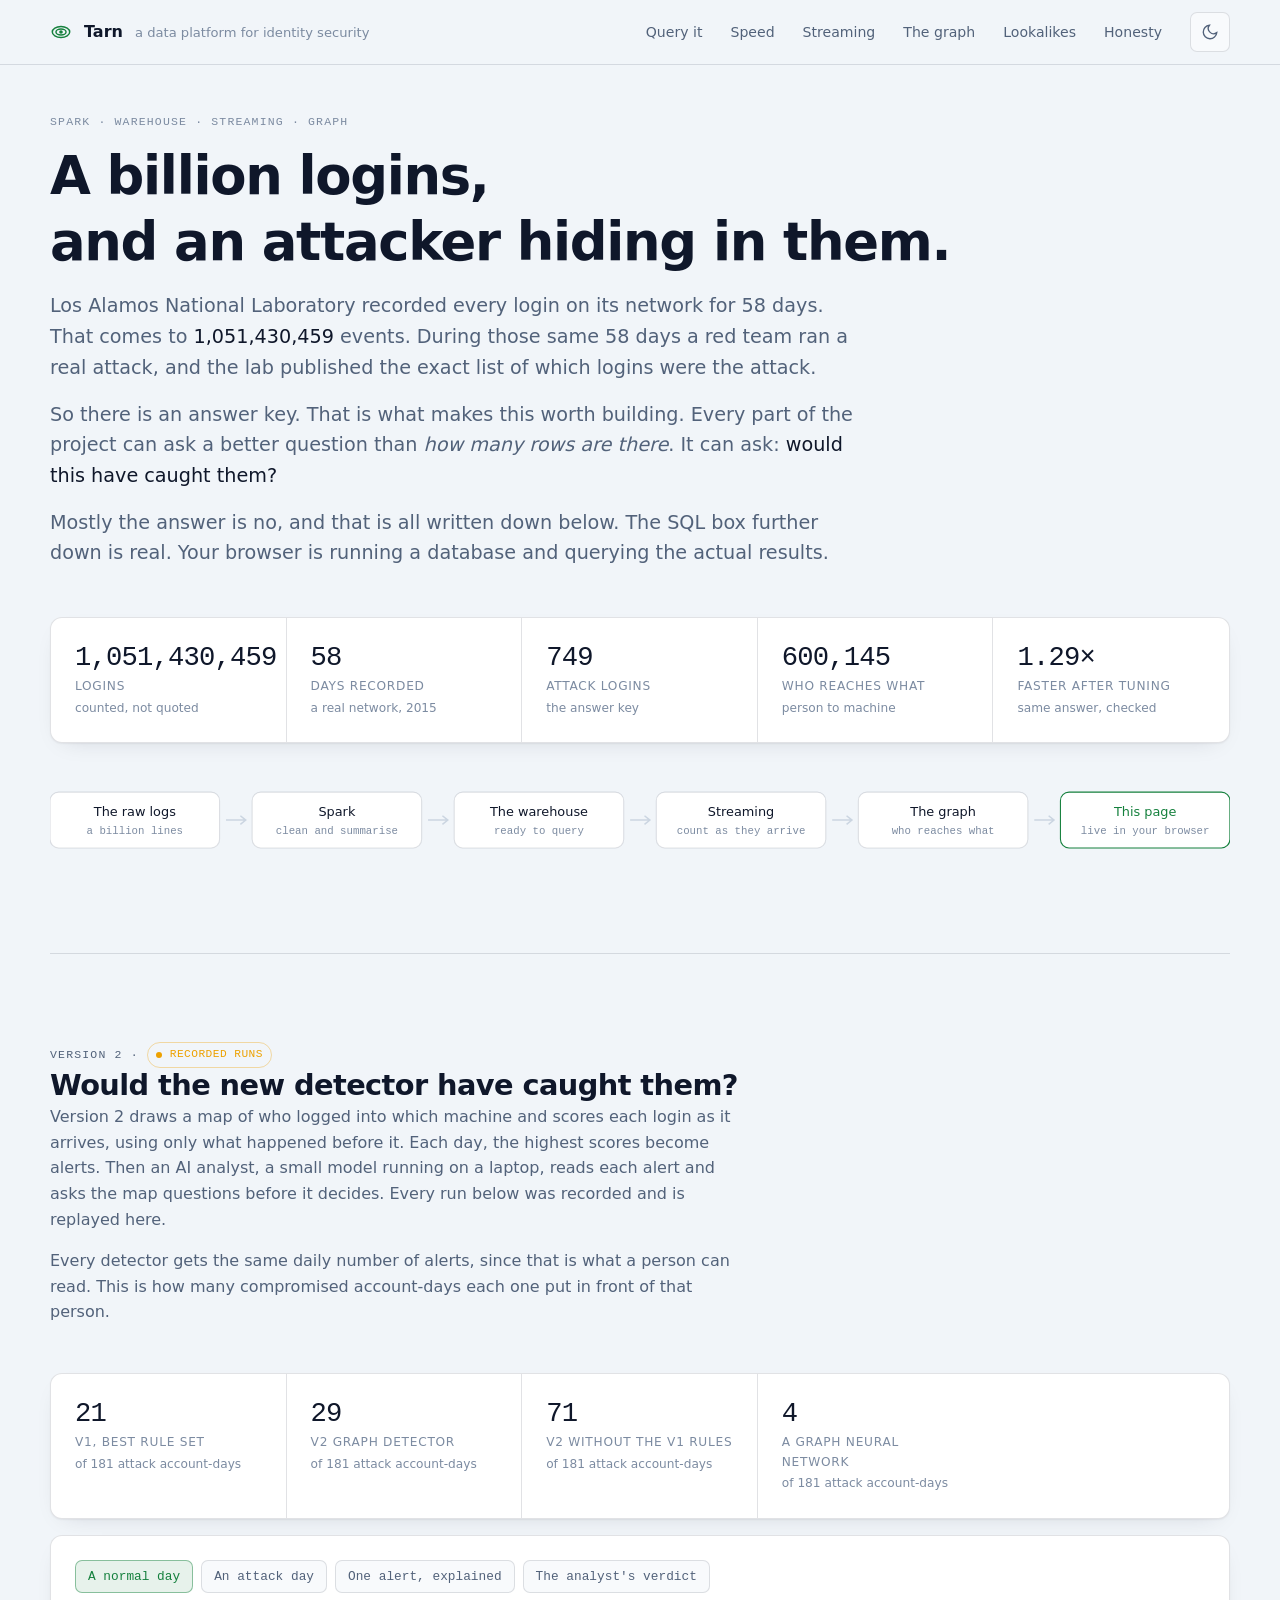
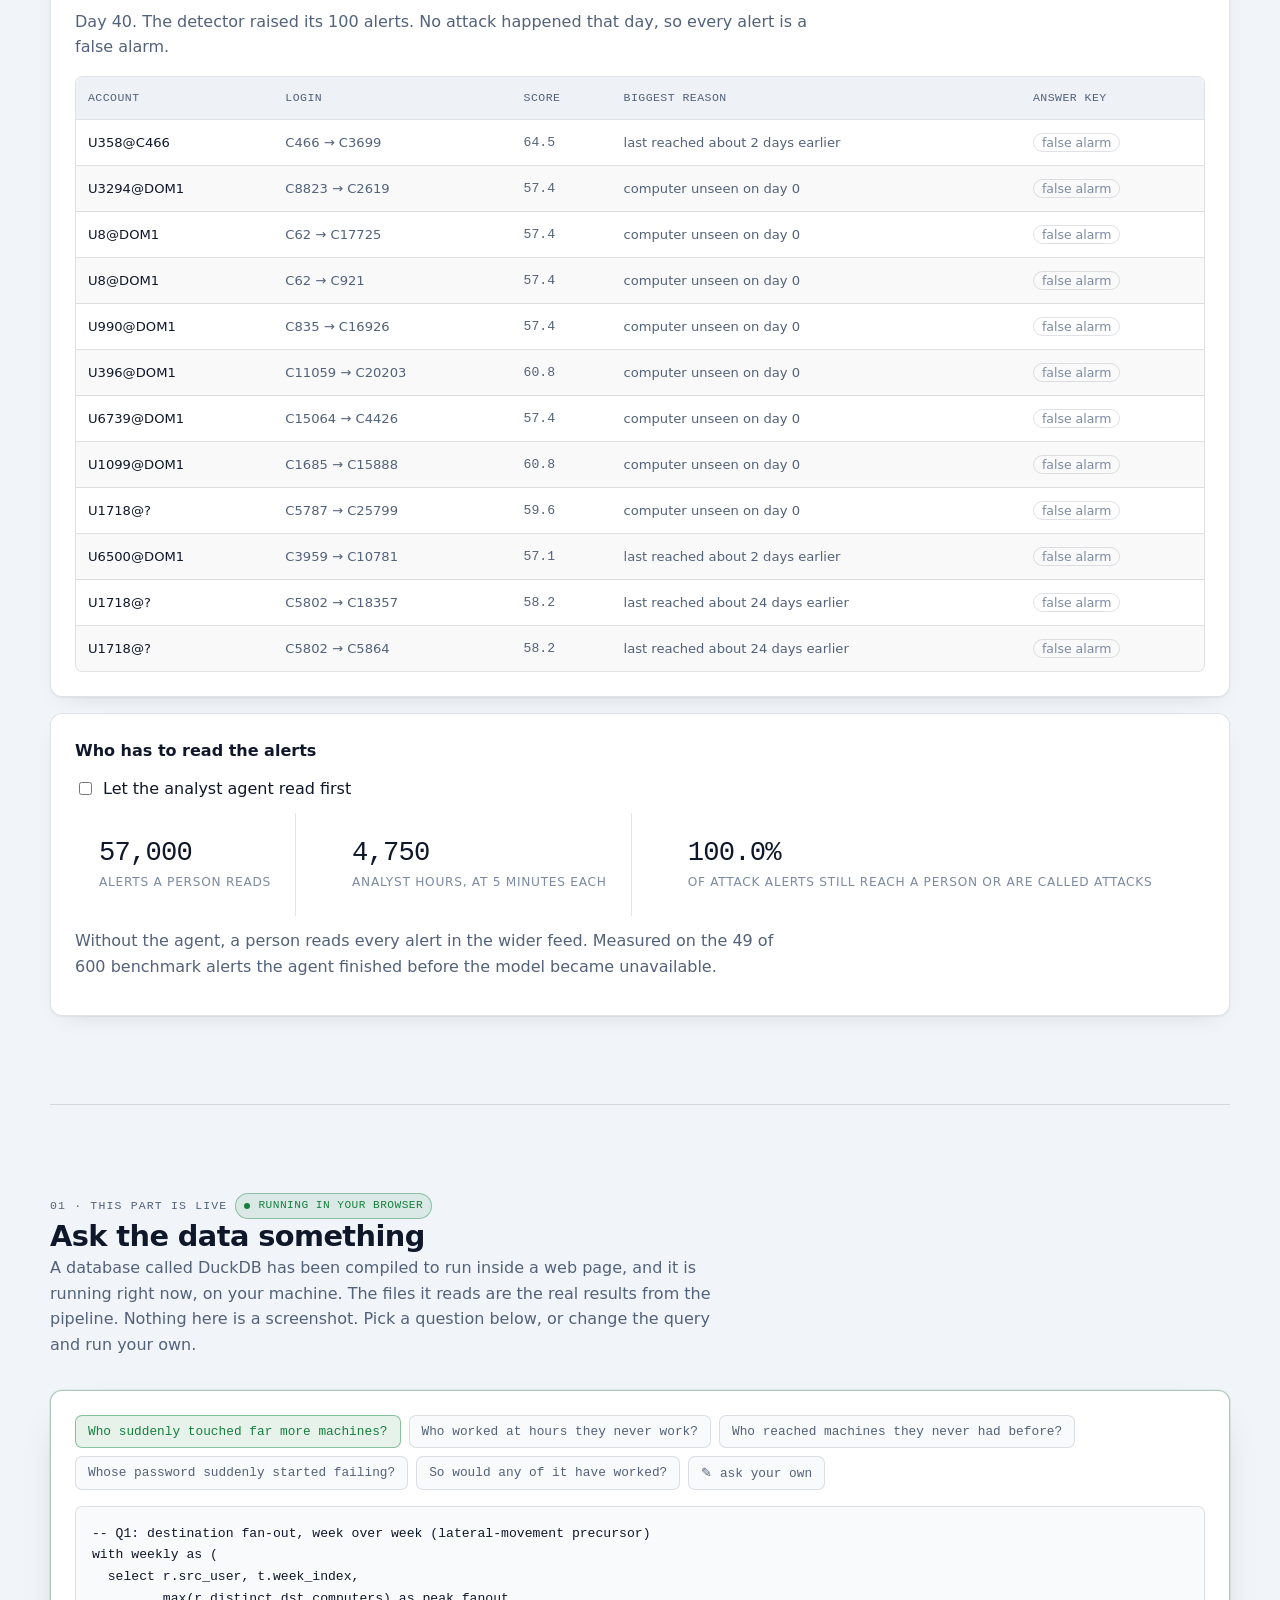
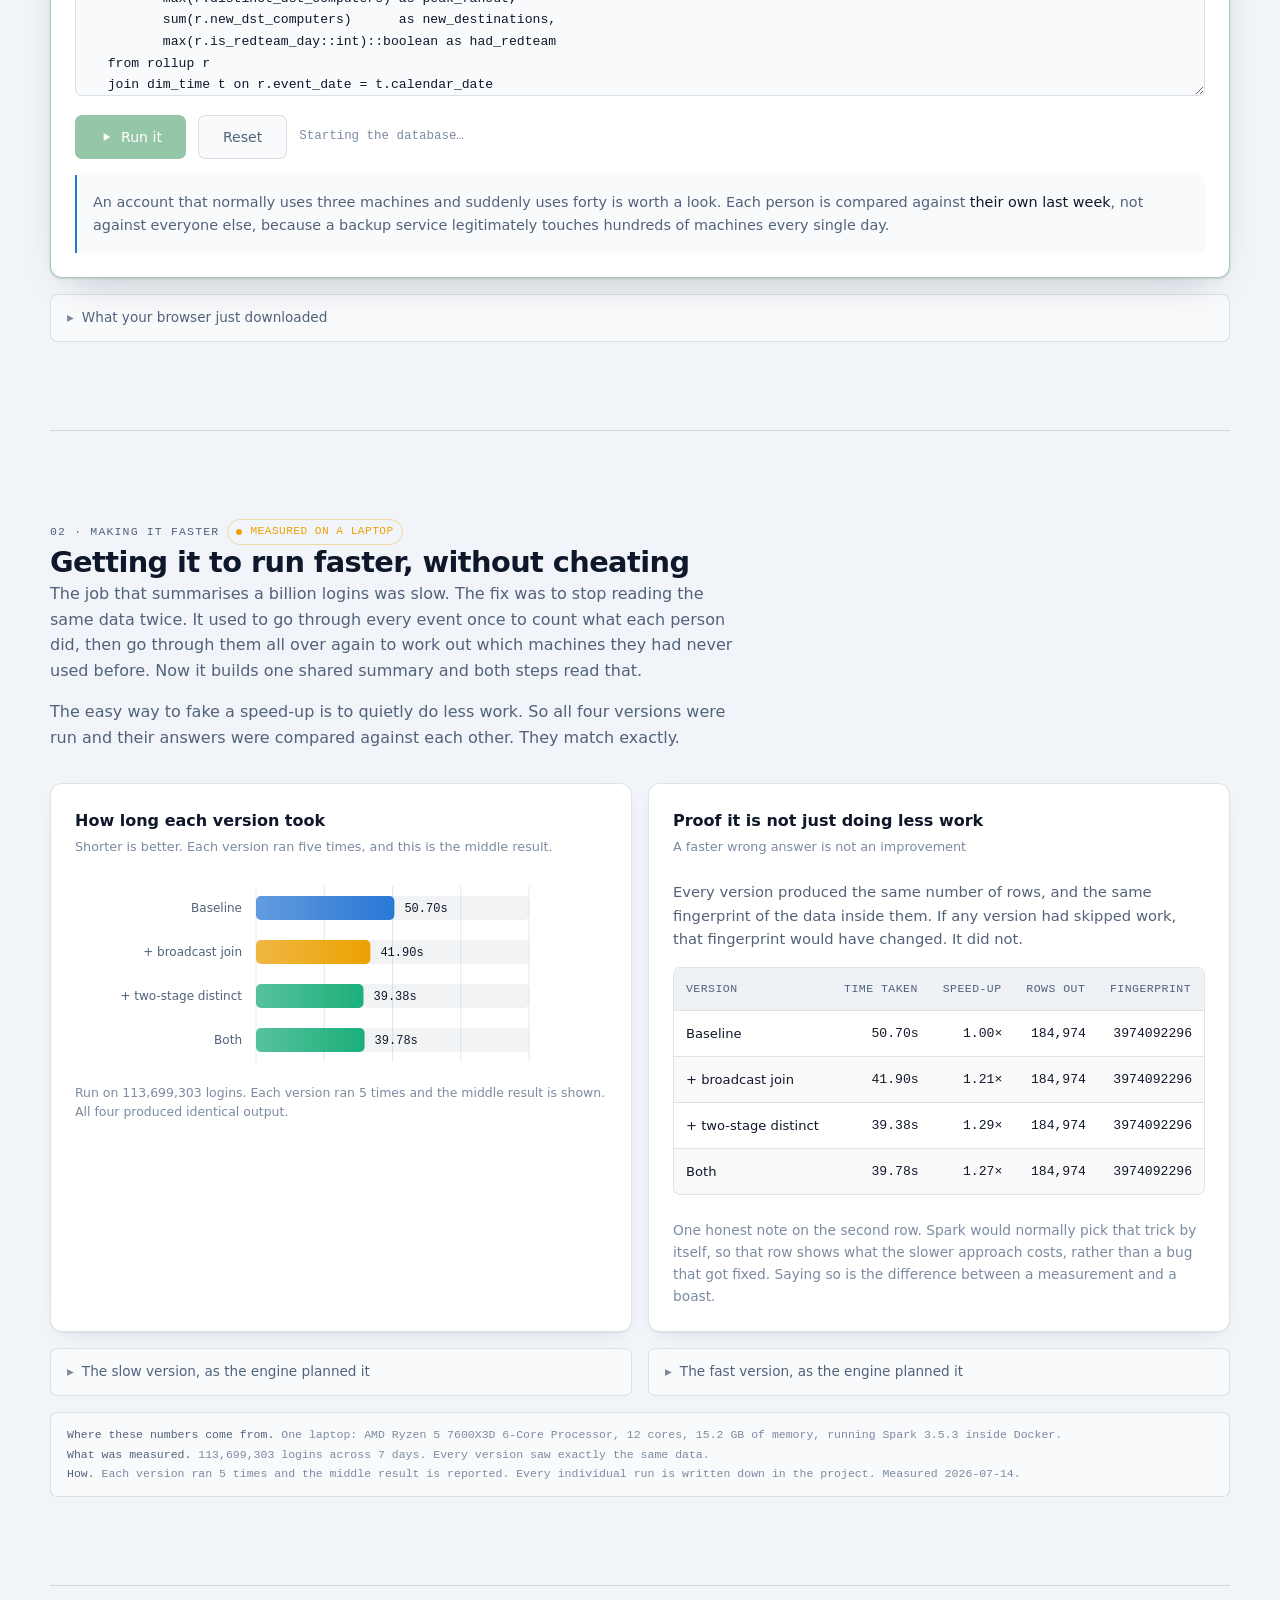
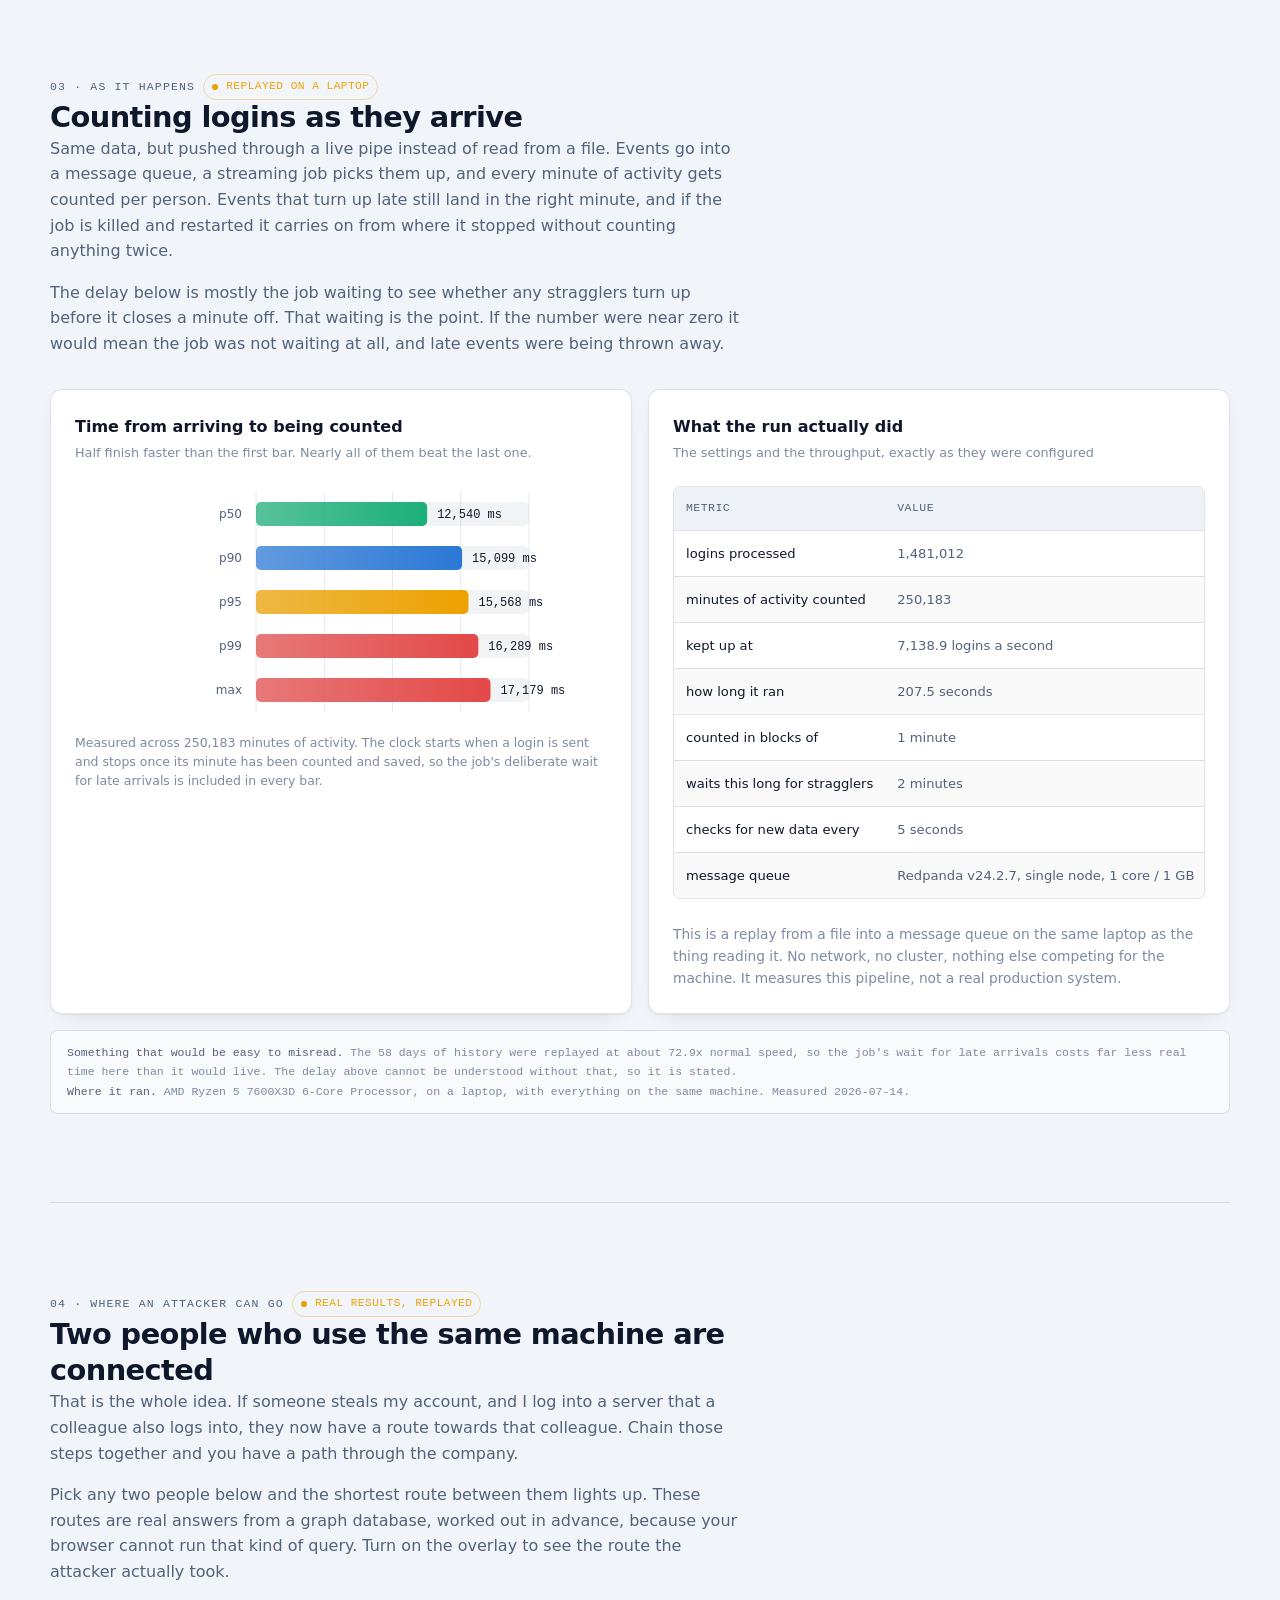
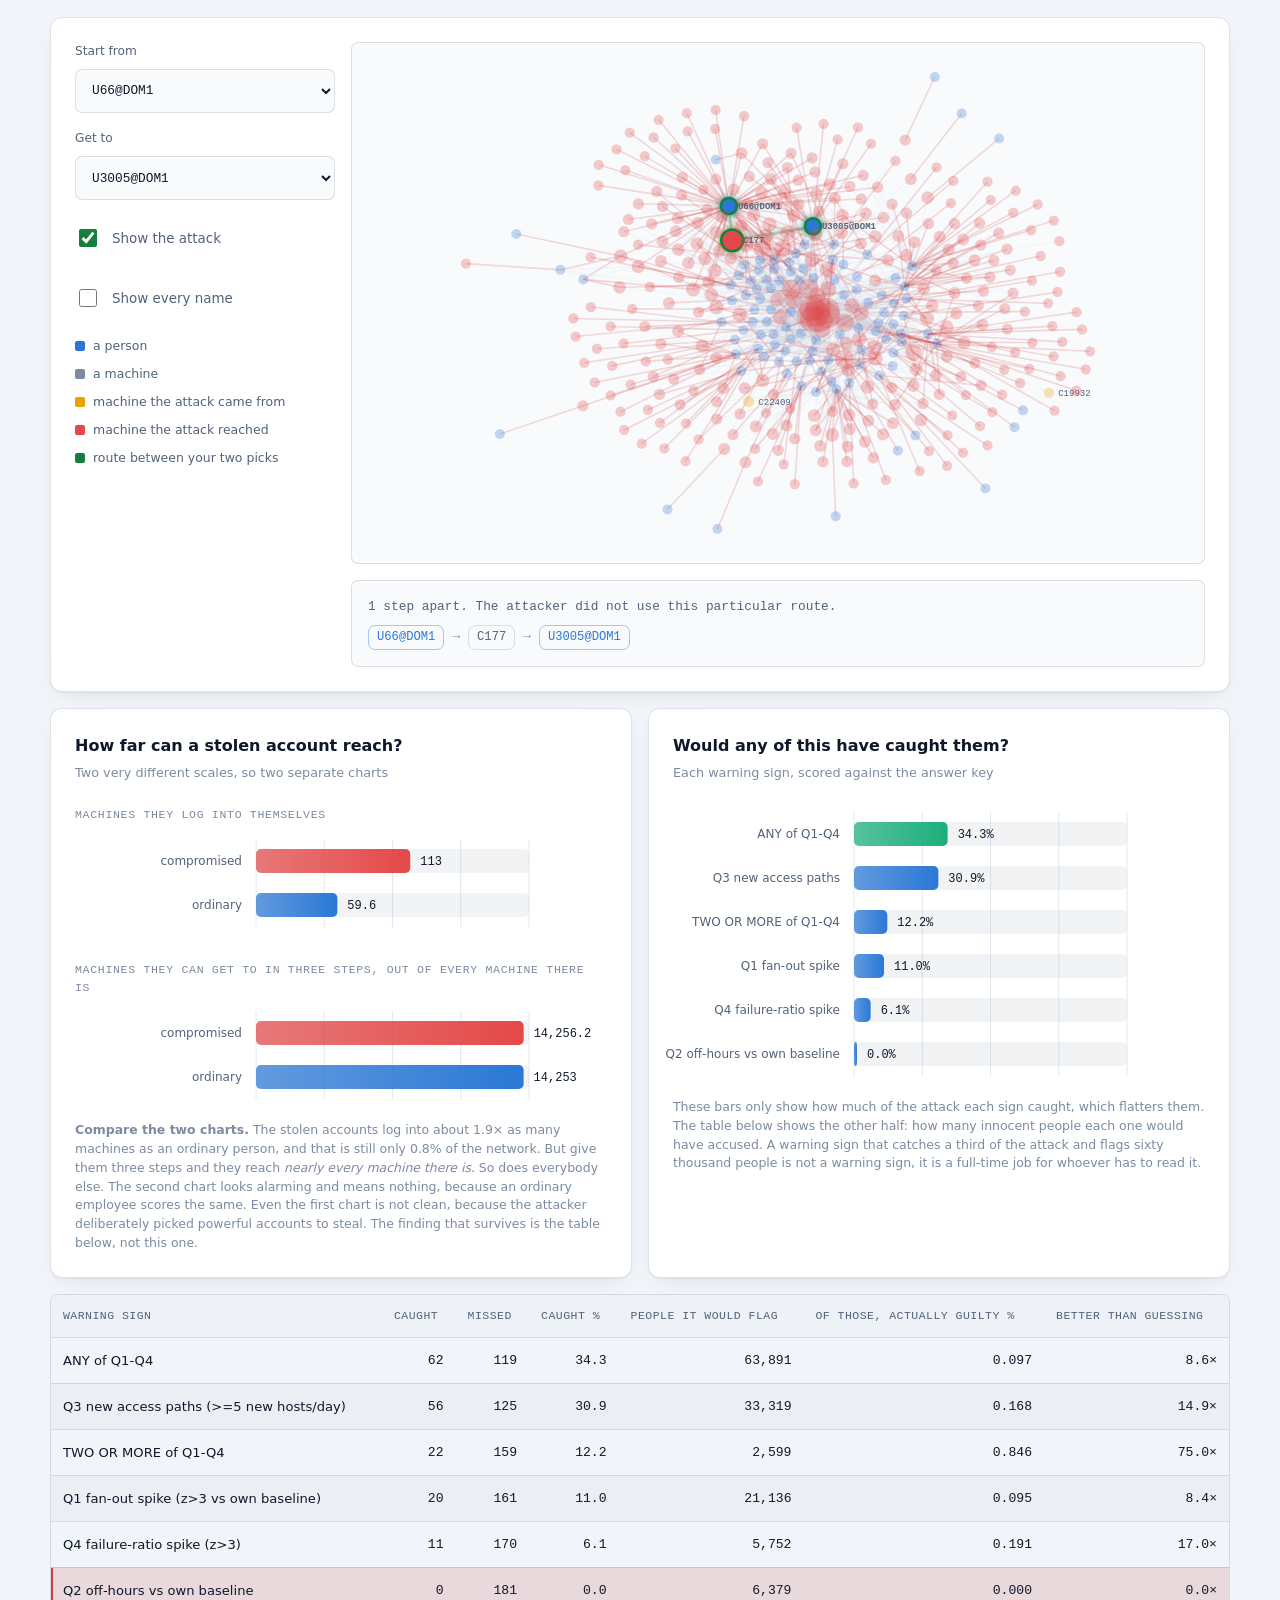
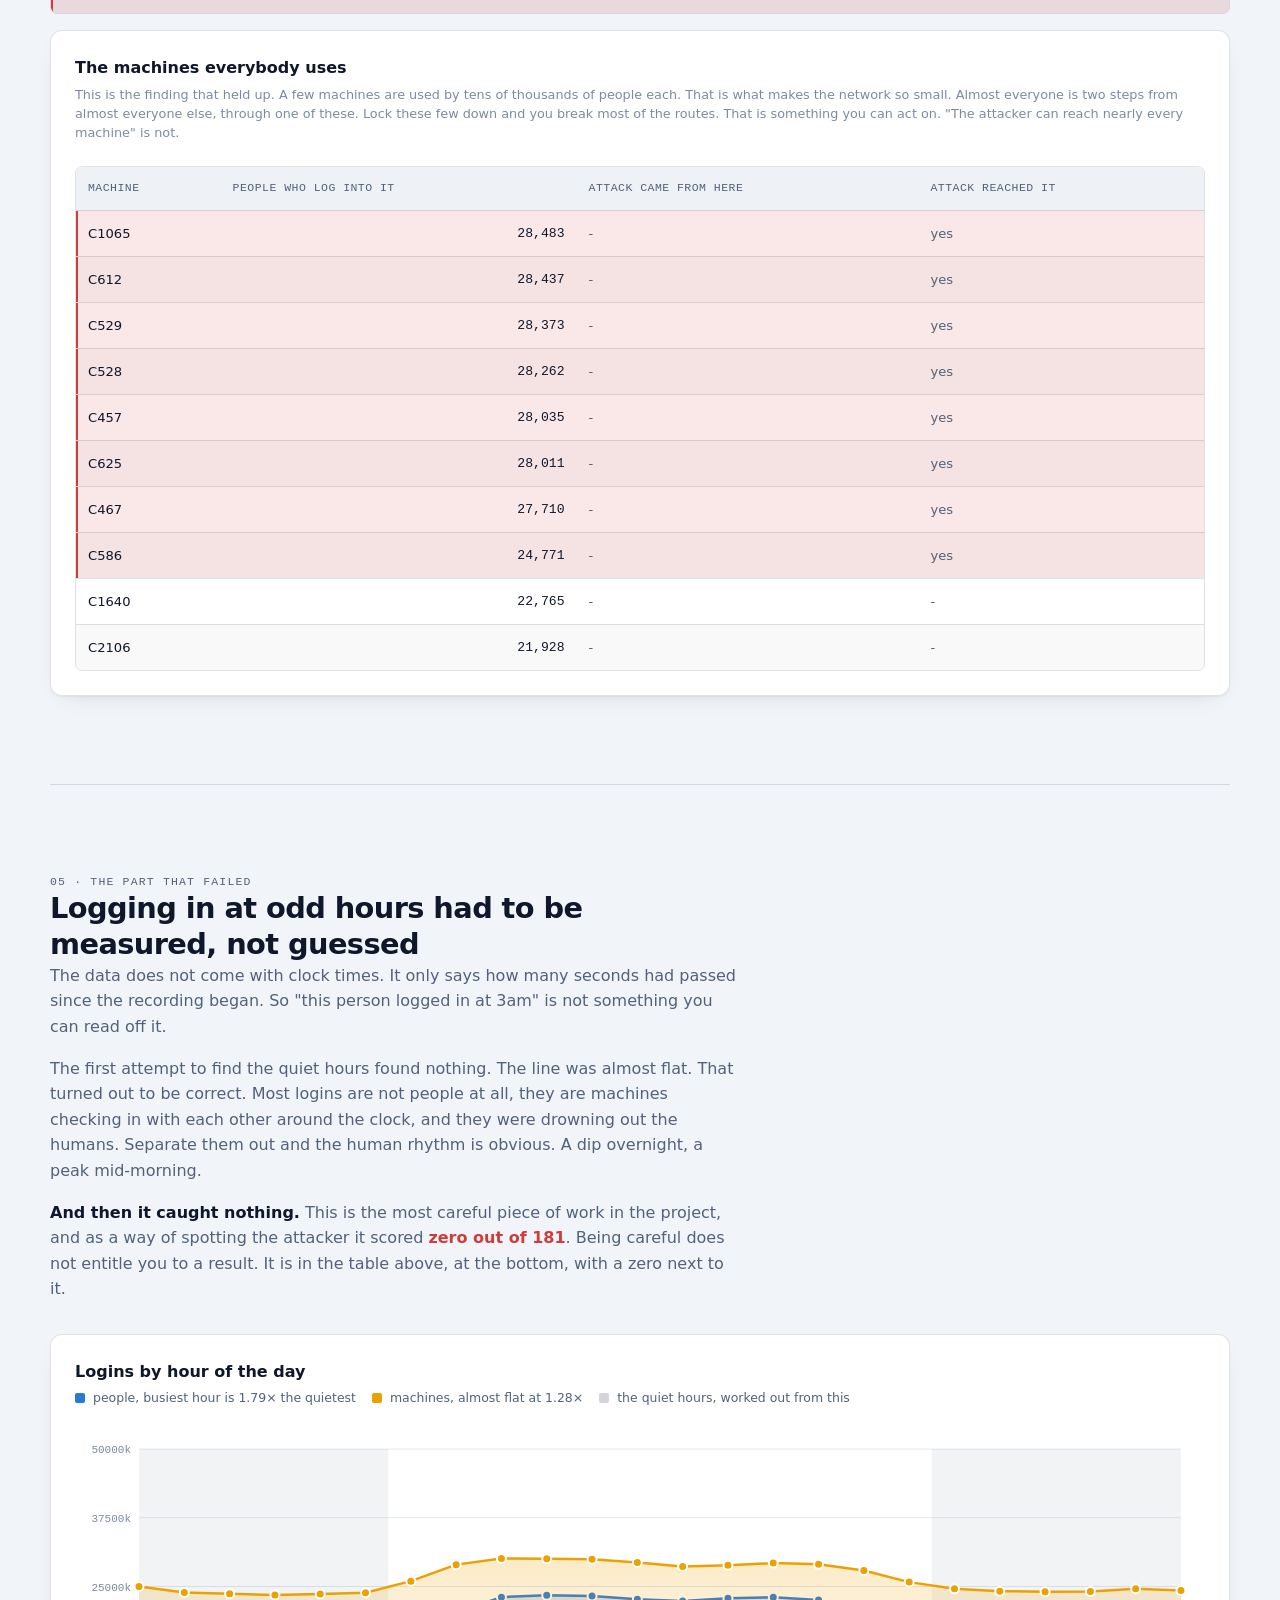
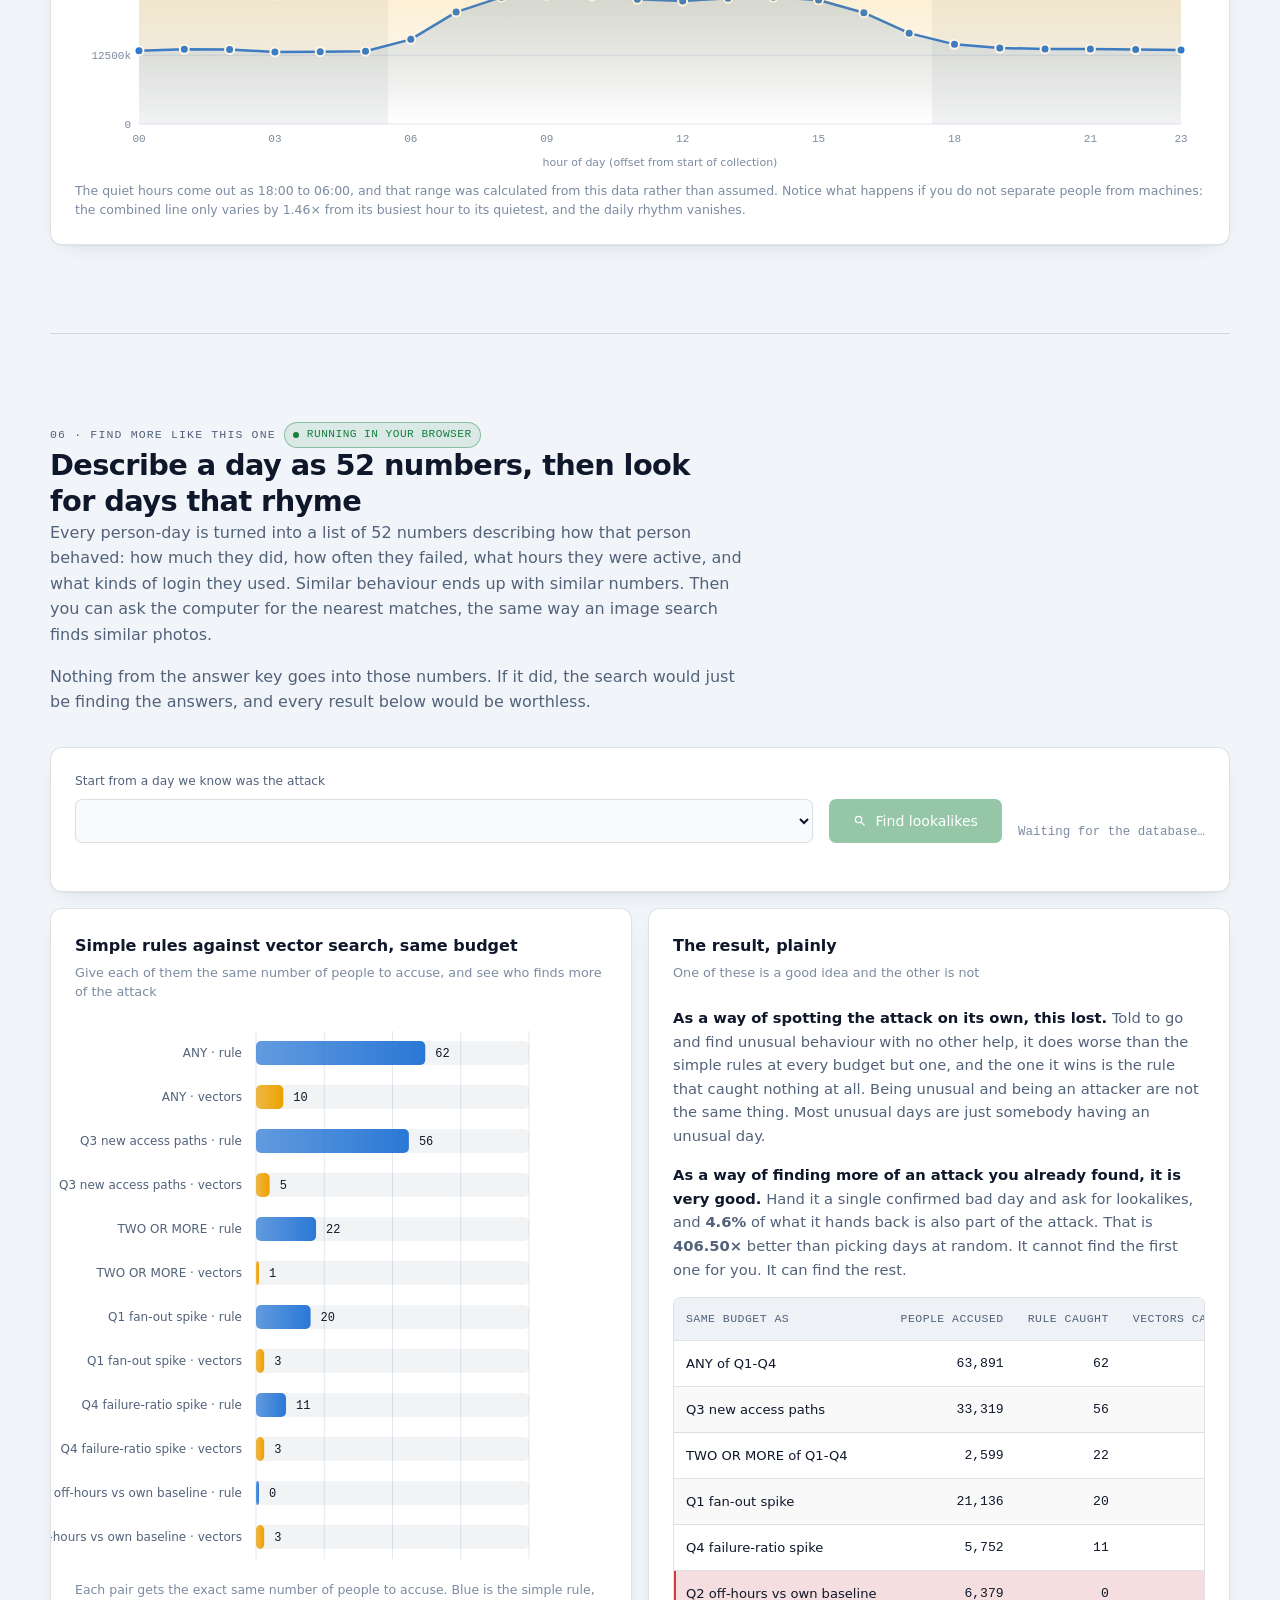
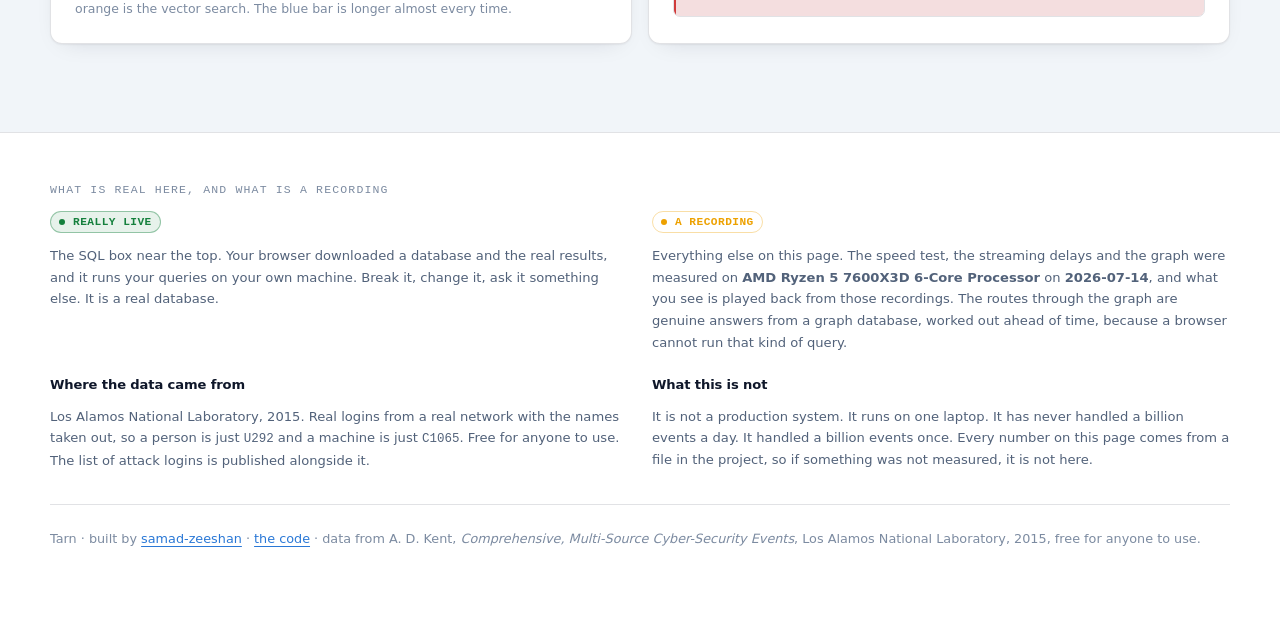
==== commit 2c8847dc: "docs(readme): report results, the analyst agent and an alert feed demo The site gains an alert feed " ====
--- a/site/index.html
+++ b/site/index.html
@@ -107,6 +107,42 @@
   </div>
 
   <div class="pipeline" id="pipeline"></div>
+</section>
+
+<!-- ============================================================ TRIAGE -->
+<section id="triage" class="wrap">
+  <div class="section-head">
+    <p class="eyebrow">Version 2 · <span class="badge recorded"><span class="dot"></span>recorded runs</span></p>
+    <h2>Would the new detector have caught them?</h2>
+    <p>
+      Version 2 draws a map of who logged into which machine and scores each login as it
+      arrives, using only what happened before it. Each day, the highest scores become alerts.
+      Then an AI analyst, a small model running on a laptop, reads each alert and asks the map
+      questions before it decides. Every run below was recorded and is replayed here.
+    </p>
+    <p>
+      Every detector gets the same daily number of alerts, since that is what a person can read.
+      This is how many compromised account-days each one put in front of that person.
+    </p>
+  </div>
+
+  <div class="scale-line" id="tri-compare"></div>
+
+  <div class="card" style="margin-top:var(--s4)">
+    <div class="wb-presets" id="tri-buttons" role="group" aria-label="What to show">
+      <button class="preset" data-view="normal" aria-pressed="false">A normal day</button>
+      <button class="preset" data-view="attack" aria-pressed="false">An attack day</button>
+      <button class="preset" data-view="explain" aria-pressed="false">One alert, explained</button>
+      <button class="preset" data-view="verdict" aria-pressed="false">The analyst's verdict</button>
+    </div>
+    <div id="tri-view" aria-live="polite"></div>
+  </div>
+
+  <div class="card" style="margin-top:var(--s4)">
+    <div class="chart-title">Who has to read the alerts</div>
+    <label class="tri-toggle"><input type="checkbox" id="tri-agent"> Let the analyst agent read first</label>
+    <div id="tri-work"></div>
+  </div>
 </section>
 
 <!-- ============================================================ SQL WORKBENCH -->
--- a/site/styles.css
+++ b/site/styles.css
@@ -539,3 +539,22 @@
 .lookalike-controls .field { flex: 1 1 320px; margin: 0; }
 tr.is-hit td { background: color-mix(in srgb, var(--critical) 14%, transparent); }
 tr.is-hit td:first-child { box-shadow: inset 2px 0 0 var(--critical); }
+
+/* v2 triage section */
+.tri-line { color: var(--fg-muted); margin: var(--s3) 0; max-width: 72ch; }
+.tri-table td, .tri-table th { white-space: nowrap; }
+.tri-table tr.is-attack td { color: var(--fg); background: var(--surface-3); }
+.tag { font-size: 0.78rem; padding: 1px 8px; border-radius: 999px; border: 1px solid var(--border); color: var(--fg-dim); }
+.tag.attack { color: var(--fg); border-color: var(--border-strong); font-weight: 600; }
+.tri-bars { display: grid; gap: var(--s2); margin: var(--s4) 0; }
+.tri-bar { display: grid; grid-template-columns: minmax(0, 1.4fr) minmax(0, 1fr) 6ch; gap: var(--s3); align-items: center; font-size: 0.9rem; }
+.tri-bar-track { height: 8px; background: var(--surface-2); border-radius: 4px; overflow: hidden; }
+.tri-bar-track span { display: block; height: 100%; background: var(--accent, var(--fg-muted)); }
+.tri-sub, .tri-verdicts { display: grid; grid-template-columns: repeat(auto-fit, minmax(260px, 1fr)); gap: var(--s4); }
+.tri-sub ul { margin: 0; padding-left: 1.1em; font-size: 0.88rem; color: var(--fg-muted); }
+.tri-verdict { border: 1px solid var(--border); border-radius: 10px; padding: var(--s4); }
+.tri-verdict h4, .tri-sub h4 { margin: 0 0 var(--s2); font-size: 0.95rem; }
+.tri-call { font-weight: 600; text-transform: capitalize; }
+.tri-meta { font-size: 0.82rem; color: var(--fg-dim); }
+.tri-toggle { display: flex; gap: var(--s2); align-items: center; margin: var(--s3) 0; cursor: pointer; }
+.tri-work { display: flex; flex-wrap: wrap; gap: var(--s6); margin-top: var(--s3); }
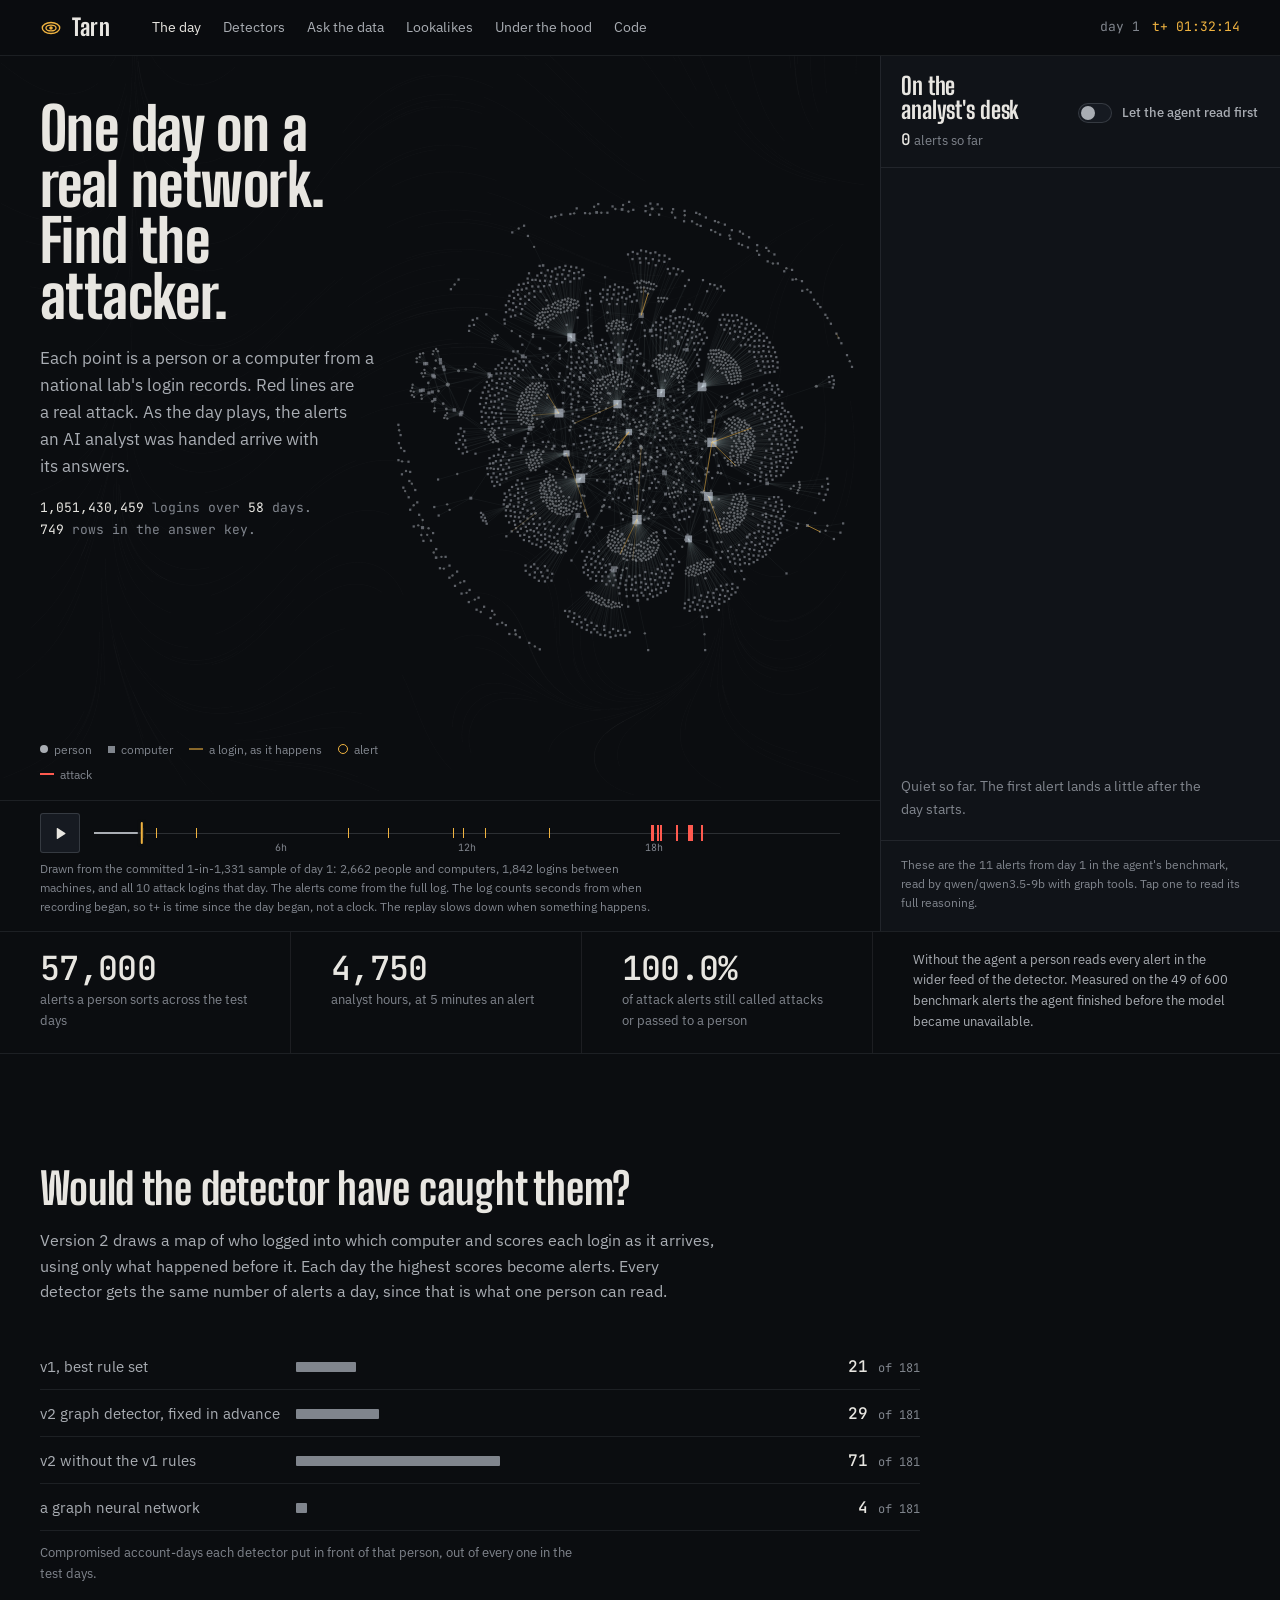
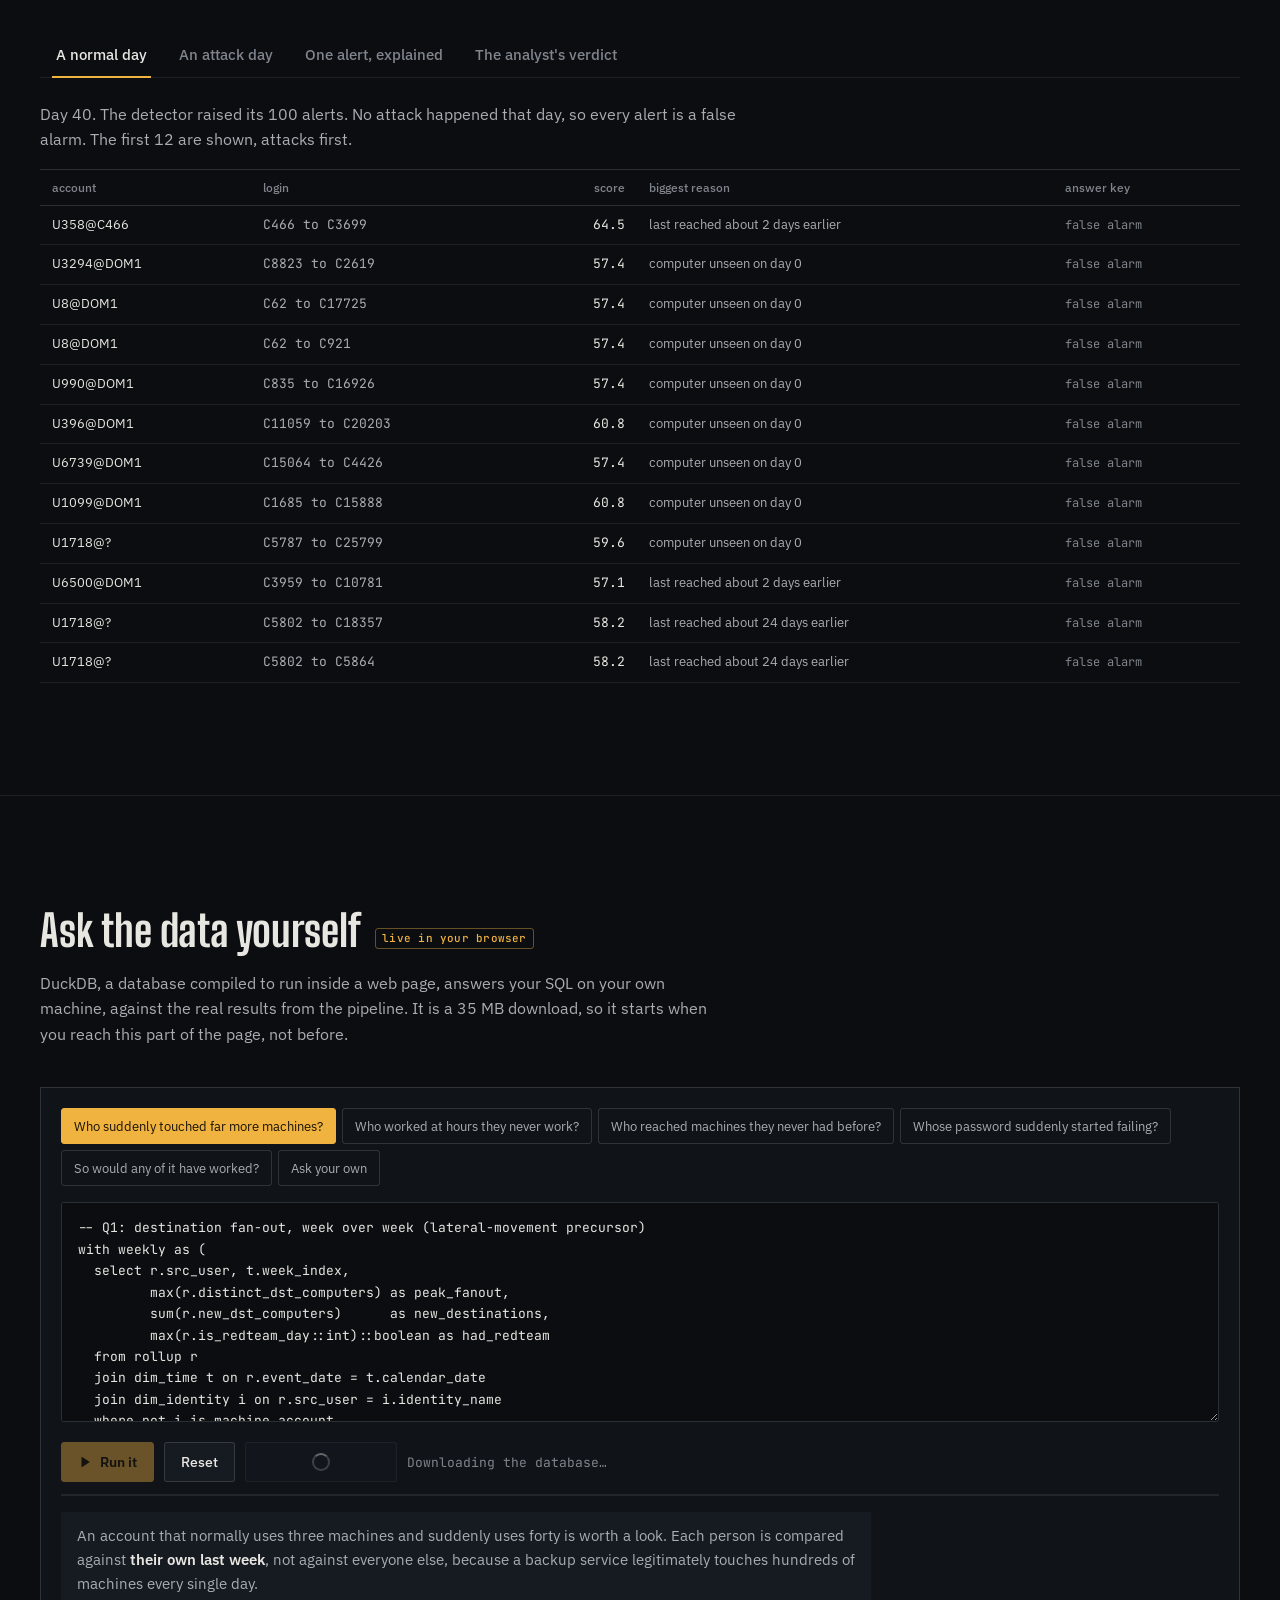
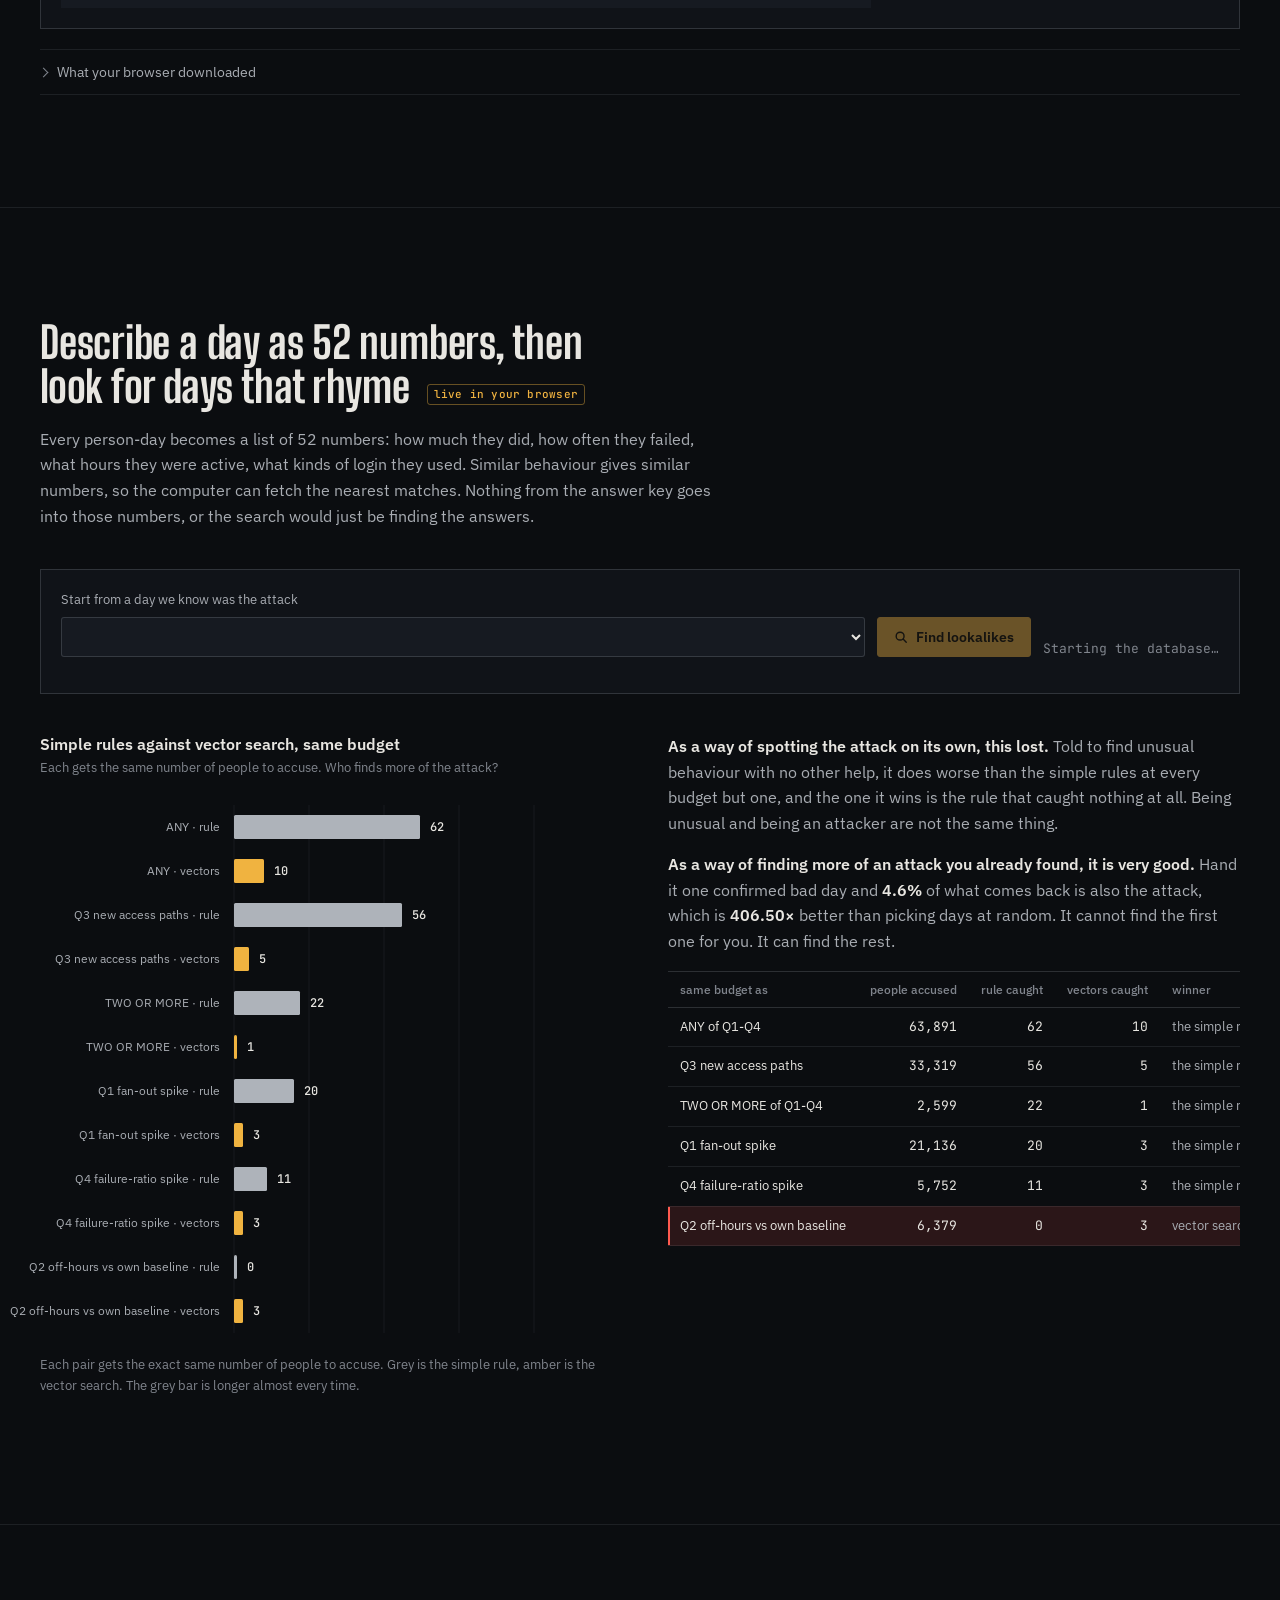
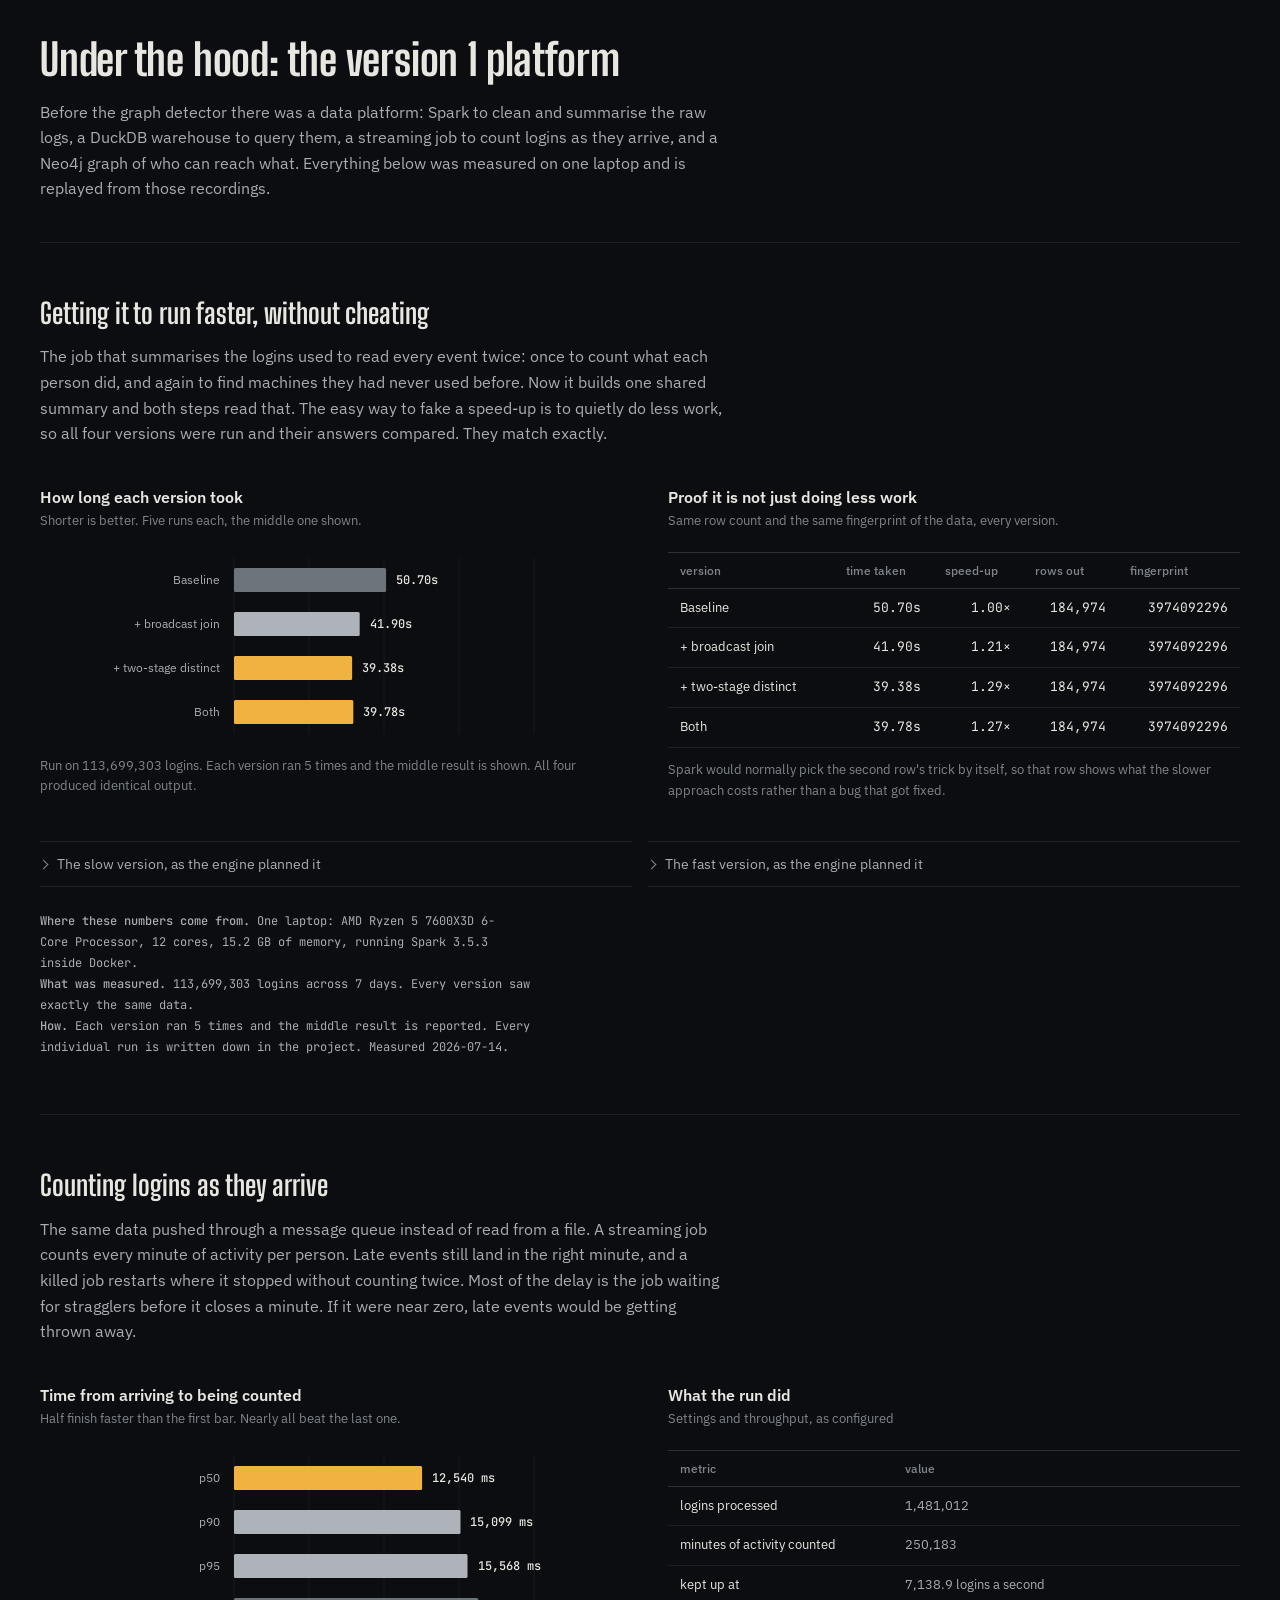
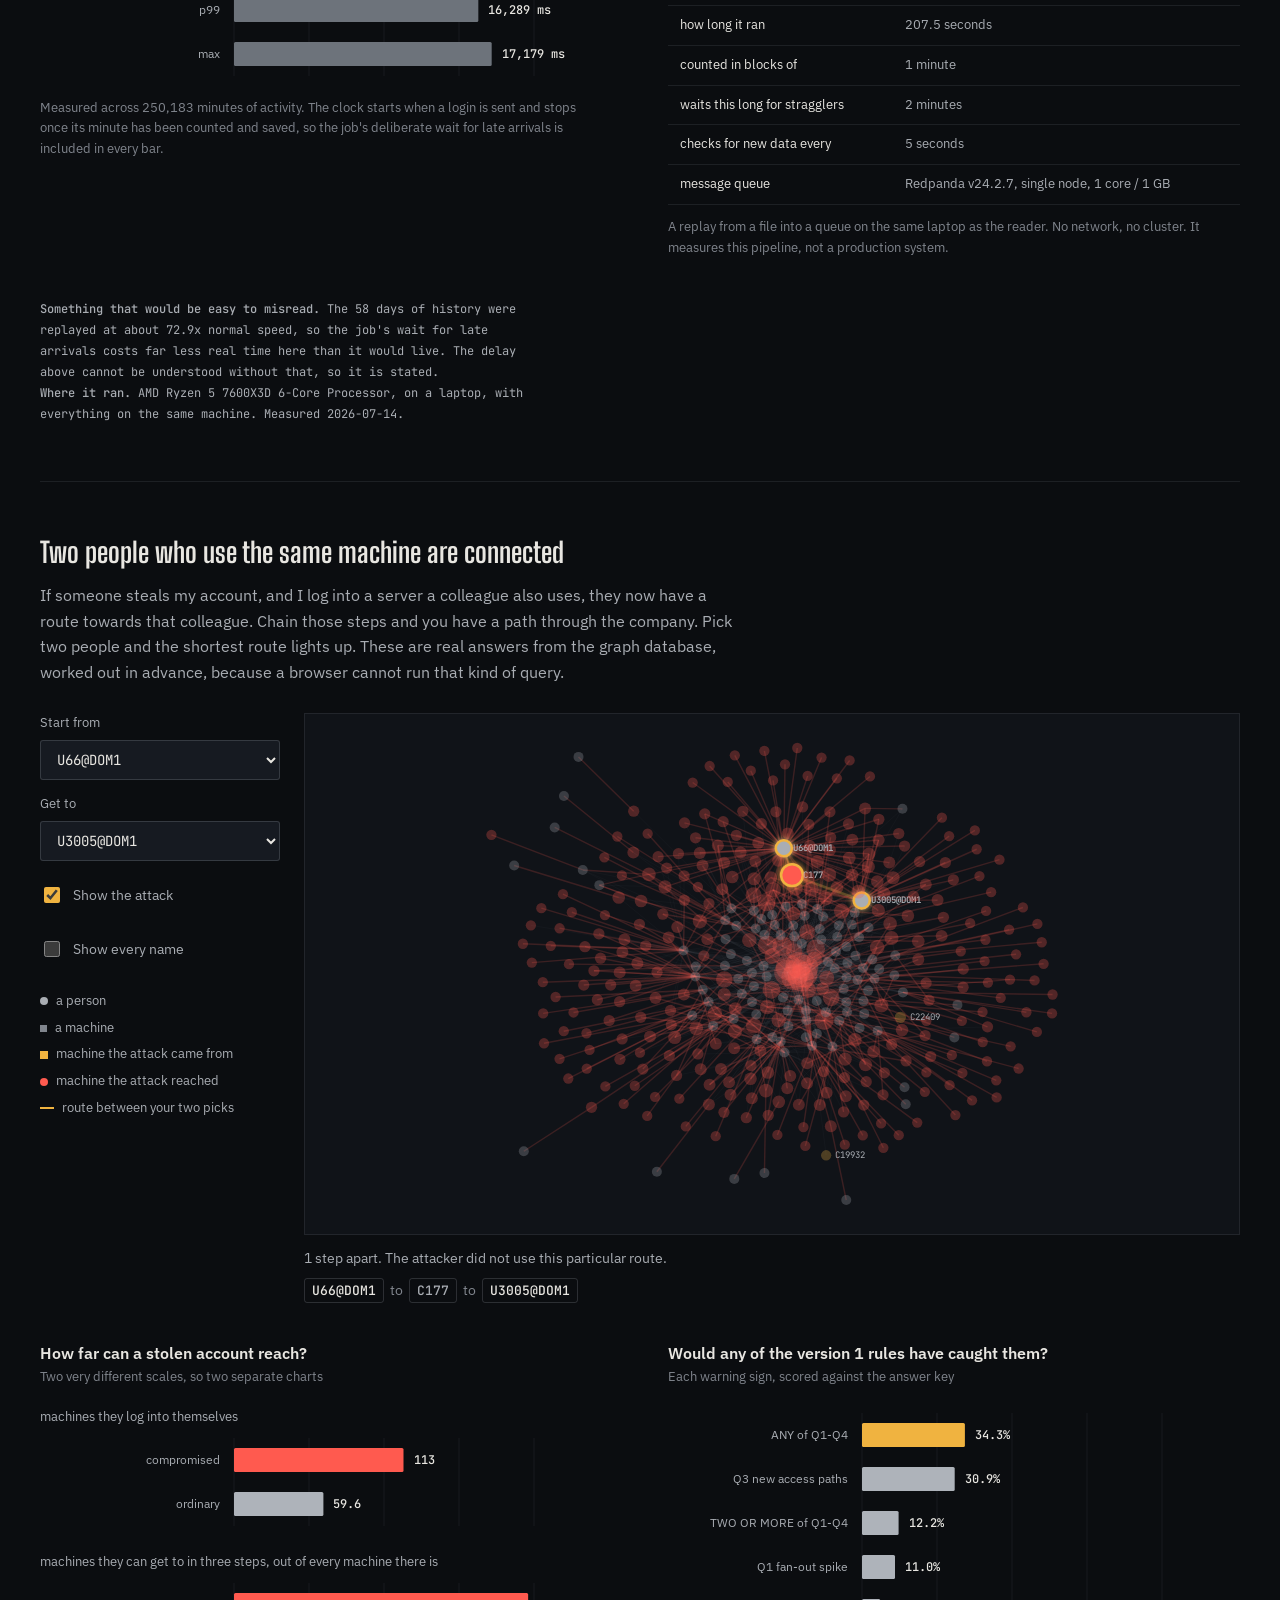
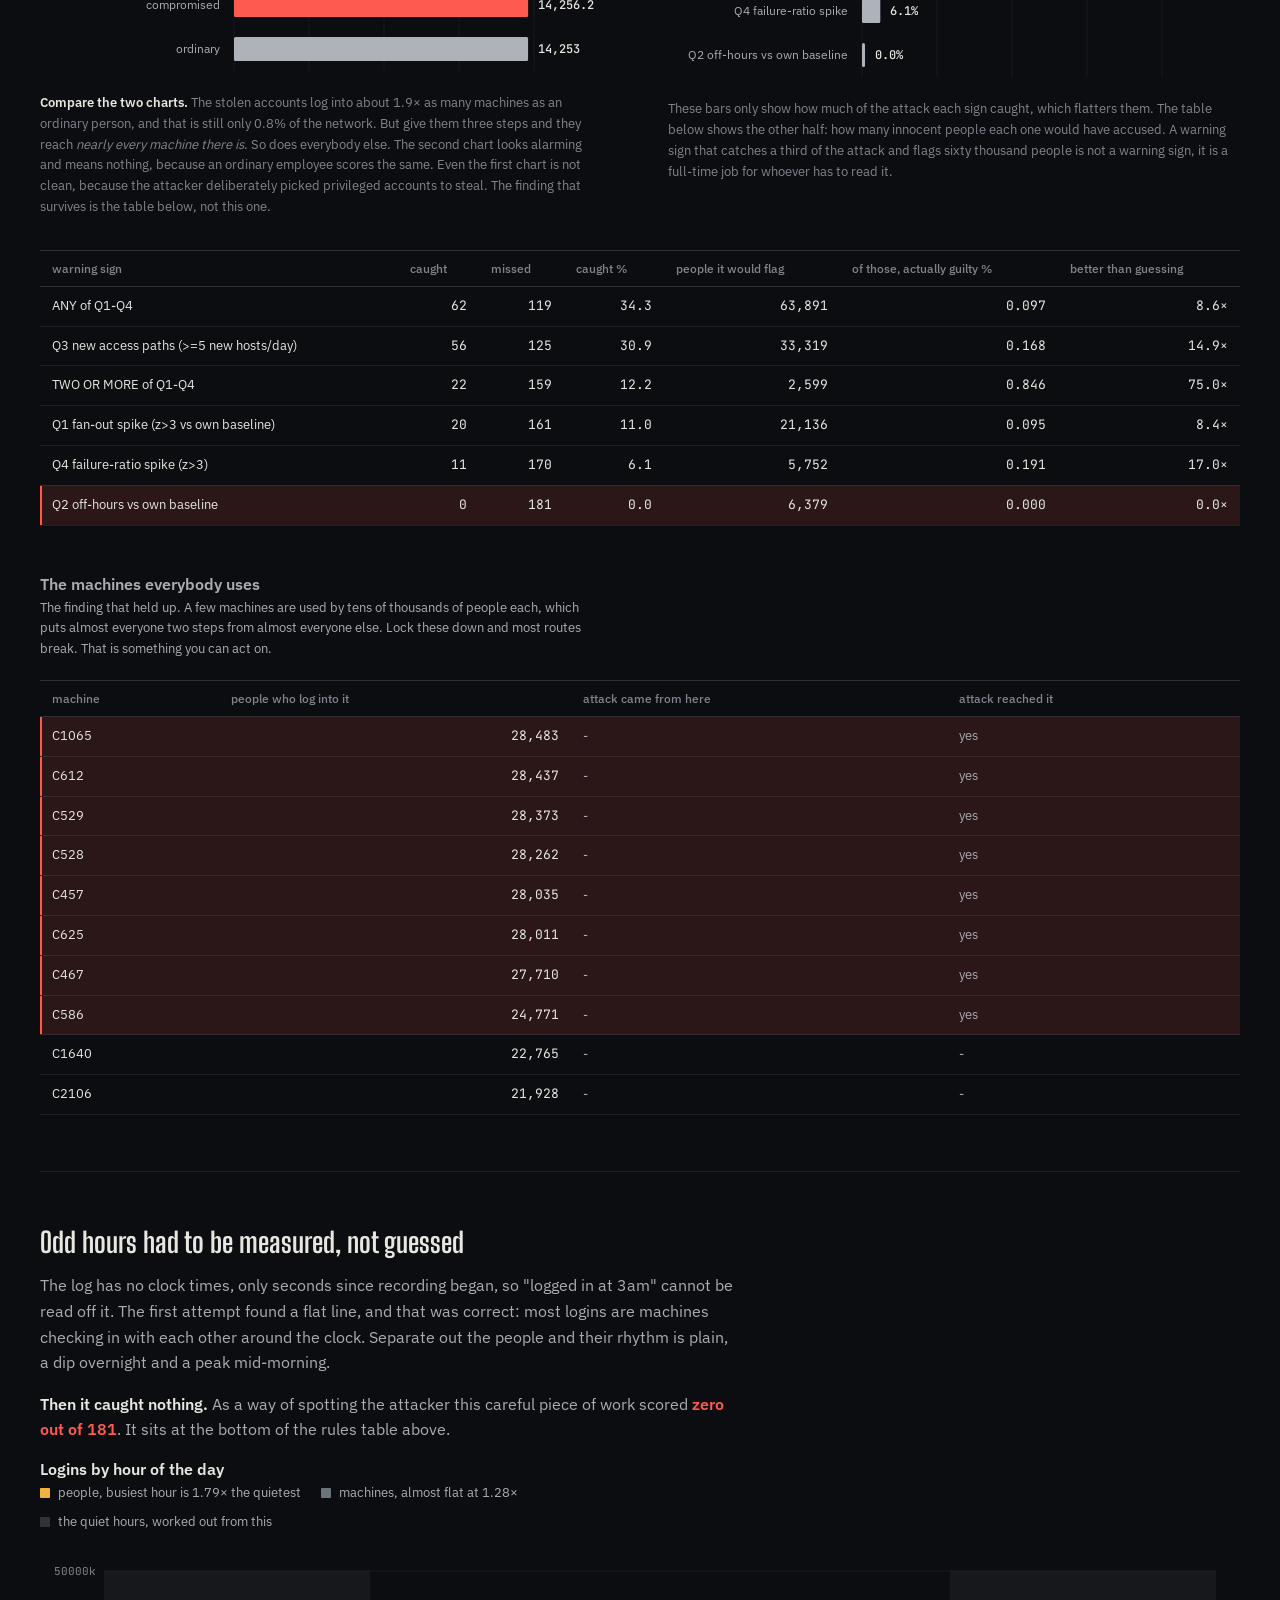
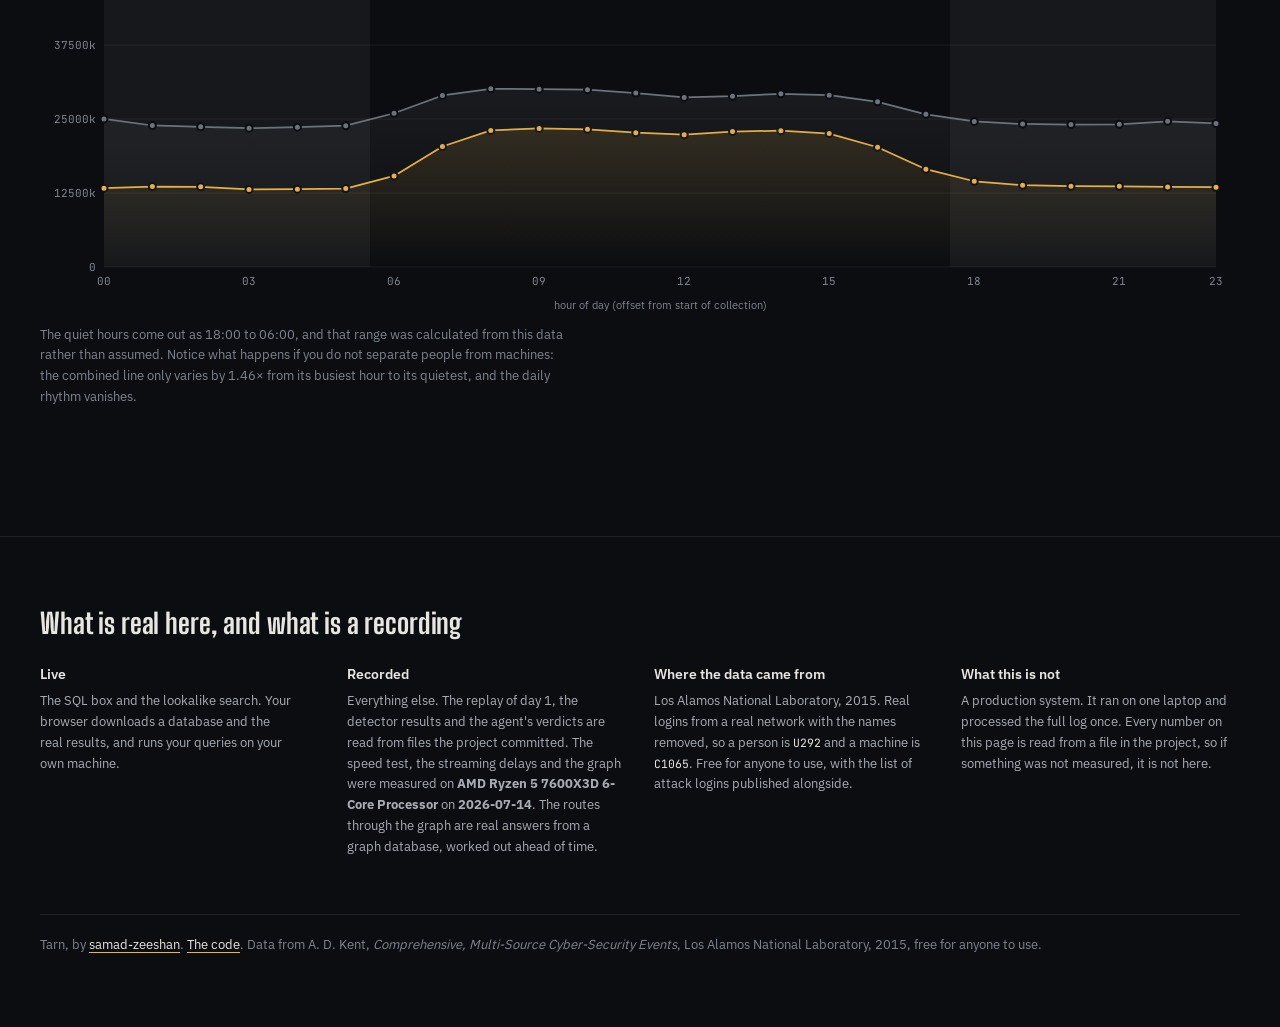
==== commit 9eda8ebf: "feat(site): redesign the demo around one replayed day of alerts Day 1 is the only day with the slice" ====
--- a/site/index.html
+++ b/site/index.html
@@ -1,18 +1,22 @@
 <!doctype html>
-<html lang="en" data-theme="dark">
+<html lang="en">
 <head>
 <meta charset="utf-8">
 <meta name="viewport" content="width=device-width, initial-scale=1">
-<title>Tarn: finding an attacker in a billion login records</title>
-<meta name="description" content="A billion real login records from a national lab, run through Spark, a DuckDB warehouse, a streaming job and a graph database. The attack is in there, and you can query for it in your browser.">
+<title>Tarn: one day on a real network, and the alerts it raised</title>
+<meta name="description" content="Real login records from a national lab, a graph detector scored against the lab's answer key, and an AI analyst that sorts the alerts. Replayed in your browser, with a live SQL box.">
+<meta name="theme-color" content="#0b0d10">
+<meta property="og:title" content="Tarn: one day on a real network">
+<meta property="og:description" content="A graph detector and an AI analyst, checked against a national lab's answer key.">
 <link rel="icon" href="favicon.svg" type="image/svg+xml">
-<link rel="preload" href="vendor/fonts/FiraSans-400.woff2" as="font" type="font/woff2" crossorigin>
-<link rel="preload" href="vendor/fonts/FiraCode-400.woff2" as="font" type="font/woff2" crossorigin>
+<link rel="preload" href="vendor/fonts/BigShouldersDisplay.woff2" as="font" type="font/woff2" crossorigin>
+<link rel="preload" href="vendor/fonts/IBMPlexSans.woff2" as="font" type="font/woff2" crossorigin>
+<link rel="preload" href="vendor/fonts/JetBrainsMono.woff2" as="font" type="font/woff2" crossorigin>
+<link rel="preload" href="data/night.json" as="fetch" crossorigin>
 <link rel="stylesheet" href="styles.css">
 
 <!-- DuckDB's browser build imports Arrow by bare name, which a browser cannot resolve on its
-     own. Without this map the module throws and the whole SQL panel silently never starts.
-     Arrow is vendored next to it, so nothing is fetched from a CDN. -->
+     own. Without this map the module throws and the SQL panel never starts. -->
 <script type="importmap">
 {
   "imports": {
@@ -20,483 +24,419 @@
   }
 }
 </script>
+<script src="vendor/gsap/gsap.min.js" defer></script>
 </head>
 <body>
-<div id="glow" aria-hidden="true"></div>
 <a class="skip-link" href="#main">Skip to content</a>
 
-<header class="top">
-  <div class="wrap top-inner">
-    <div class="brand">
+<header class="bar">
+  <div class="bar-inner">
+    <a class="brand" href="#night" aria-label="Tarn, back to the top">
       <!-- A tarn is a small mountain lake. Also, a small data lake. -->
-      <svg viewBox="0 0 24 24" fill="none" stroke="currentColor" stroke-width="1.6" aria-hidden="true">
+      <svg viewBox="0 0 24 24" fill="none" stroke="currentColor" stroke-width="1.5" aria-hidden="true">
         <ellipse cx="12" cy="12" rx="9.5" ry="6"/>
         <ellipse cx="12" cy="12" rx="5.5" ry="3.2"/>
         <circle cx="12" cy="12" r="1.2" fill="currentColor"/>
       </svg>
       <span>Tarn</span>
-      <span class="brand-sub">a data platform for identity security</span>
-    </div>
-    <nav class="top-nav" aria-label="Sections">
-      <a href="#workbench">Query it</a>
-      <a href="#optimization">Speed</a>
-      <a href="#streaming">Streaming</a>
-      <a href="#graph">The graph</a>
+    </a>
+    <nav class="bar-nav" aria-label="Sections">
+      <a href="#night">The day</a>
+      <a href="#triage">Detectors</a>
+      <a href="#workbench">Ask the data</a>
       <a href="#lookalike">Lookalikes</a>
-      <a href="#provenance">Honesty</a>
+      <a href="#platform">Under the hood</a>
+      <a href="https://github.com/samad-zeeshan/Tarn">Code</a>
     </nav>
-    <button class="theme-toggle" id="theme-toggle" aria-label="Switch between light and dark">
-      <svg class="icon-sun" viewBox="0 0 24 24" fill="none" stroke="currentColor" stroke-width="1.8" aria-hidden="true">
-        <circle cx="12" cy="12" r="4"/><path d="M12 2v2M12 20v2M4.9 4.9l1.4 1.4M17.7 17.7l1.4 1.4M2 12h2M20 12h2M4.9 19.1l1.4-1.4M17.7 6.3l1.4-1.4"/>
-      </svg>
-      <svg class="icon-moon" viewBox="0 0 24 24" fill="none" stroke="currentColor" stroke-width="1.8" aria-hidden="true">
-        <path d="M21 12.8A9 9 0 1 1 11.2 3a7 7 0 0 0 9.8 9.8z"/>
-      </svg>
+    <div class="bar-clock" aria-hidden="true">
+      <span class="clock-day" id="clock-day">day 1</span>
+      <span class="clock-t" id="clock-t">t+ 00:00:00</span>
+    </div>
+  </div>
+</header>
+
+<main id="main">
+
+<!-- ============================================================ THE DAY -->
+<section id="night" class="night" aria-labelledby="night-title">
+  <div class="stage" id="stage">
+    <canvas id="night-canvas" aria-hidden="true"></canvas>
+    <div class="stage-tip" id="stage-tip" hidden></div>
+
+    <div class="night-copy">
+      <h1 id="night-title">One day on a real network.<br>Find the attacker.</h1>
+      <p class="lede">
+        Each point is a person or a computer from a national lab's login records. Red lines are a
+        real attack. As the day plays, the alerts an AI analyst was handed arrive with its answers.
+      </p>
+      <p class="facts mono">
+        <span data-bench="dataset.auth.rows|int">-</span> logins over
+        <span data-bench="dataset.auth.span_days|round">-</span> days.
+        <span data-bench="dataset.redteam.rows|int">-</span> rows in the answer key.
+      </p>
+    </div>
+
+    <div class="stage-legend" aria-hidden="true">
+      <span><i class="k k-user"></i>person</span>
+      <span><i class="k k-comp"></i>computer</span>
+      <span><i class="k k-login"></i>a login, as it happens</span>
+      <span><i class="k k-alert"></i>alert</span>
+      <span><i class="k k-attack"></i>attack</span>
+    </div>
+  </div>
+
+  <div class="transport" role="group" aria-label="Replay controls">
+    <button class="btn icon" id="play" type="button" aria-label="Pause the replay">
+      <svg class="i-pause" viewBox="0 0 16 16" aria-hidden="true"><rect x="3.5" y="2.5" width="3" height="11" rx="0.5"/><rect x="9.5" y="2.5" width="3" height="11" rx="0.5"/></svg>
+      <svg class="i-play" viewBox="0 0 16 16" aria-hidden="true"><path d="M4 2.6v10.8a.5.5 0 0 0 .77.42l8.3-5.4a.5.5 0 0 0 0-.84l-8.3-5.4A.5.5 0 0 0 4 2.6z"/></svg>
+      <svg class="i-replay" viewBox="0 0 16 16" aria-hidden="true"><path d="M8 2.5a5.5 5.5 0 1 1-5.2 3.7" fill="none" stroke="currentColor" stroke-width="1.6" stroke-linecap="round"/><path d="M2.2 2.2v4h4" fill="none" stroke="currentColor" stroke-width="1.6" stroke-linecap="round" stroke-linejoin="round"/></svg>
     </button>
-  </div>
-</header>
-
-<main id="main">
-
-<!-- ============================================================ HERO -->
-<section class="hero wrap">
-  <p class="eyebrow">Spark · Warehouse · Streaming · Graph</p>
-  <h1>A billion logins,<br>and an attacker hiding in them.</h1>
-
-  <p class="hero-lede">
-    Los Alamos National Laboratory recorded every login on its network for 58 days. That comes to
-    <strong data-bench="dataset.auth.rows|int">-</strong> events. During those same 58 days a red
-    team ran a real attack, and the lab published the exact list of which logins were the attack.
-  </p>
-  <p class="hero-lede">
-    So there is an answer key. That is what makes this worth building. Every part of the project
-    can ask a better question than <em>how many rows are there</em>. It can ask:
-    <strong>would this have caught them?</strong>
-  </p>
-  <p class="hero-lede">
-    Mostly the answer is no, and that is all written down below. The SQL box further down is real.
-    Your browser is running a database and querying the actual results.
-  </p>
-
-  <div class="scale-line">
-    <div class="stat">
-      <span class="stat-value" data-bench="dataset.auth.rows|int">-</span>
-      <div class="stat-label">logins</div>
-      <div class="stat-note">counted, not quoted</div>
-    </div>
-    <div class="stat">
-      <span class="stat-value" data-bench="dataset.auth.span_days|round">-</span>
-      <div class="stat-label">days recorded</div>
-      <div class="stat-note">a real network, 2015</div>
-    </div>
-    <div class="stat">
-      <span class="stat-value" data-bench="dataset.redteam.rows|int">-</span>
-      <div class="stat-label">attack logins</div>
-      <div class="stat-note">the answer key</div>
-    </div>
-    <div class="stat">
-      <span class="stat-value" data-bench="graph_stats.graph.auth_edges|int">-</span>
-      <div class="stat-label">who reaches what</div>
-      <div class="stat-note">person to machine</div>
-    </div>
-    <div class="stat">
-      <span class="stat-value" data-bench="spark_opt.headline.speedup|x">-</span>
-      <div class="stat-label">faster after tuning</div>
-      <div class="stat-note">same answer, checked</div>
-    </div>
-  </div>
-
-  <div class="pipeline" id="pipeline"></div>
+    <div class="scrub" id="scrub" role="slider" tabindex="0" aria-label="Time in day 1"
+         aria-valuemin="0" aria-valuemax="86399" aria-valuenow="0" aria-valuetext="start of day 1">
+      <div class="scrub-rail"></div>
+      <div class="scrub-ticks" id="scrub-ticks"></div>
+      <div class="scrub-fill" id="scrub-fill"></div>
+      <div class="scrub-head" id="scrub-head"></div>
+    </div>
+    <p class="transport-note" id="stage-note">-</p>
+  </div>
+
+  <aside class="feed" aria-labelledby="feed-title">
+    <div class="feed-head">
+      <h2 id="feed-title">On the analyst's desk</h2>
+      <p class="feed-count"><span class="mono" id="feed-count">0</span> <span id="feed-count-label">alerts so far</span></p>
+      <button class="switch" id="tri-agent" type="button" role="switch" aria-checked="false">
+        <span class="switch-track" aria-hidden="true"><span class="switch-knob"></span></span>
+        <span>Let the agent read first</span>
+      </button>
+    </div>
+    <ol class="alerts" id="alerts" aria-live="polite"></ol>
+    <p class="feed-empty" id="feed-empty">Quiet so far. The first alert lands a little after the day starts.</p>
+    <p class="feed-note" id="feed-note">-</p>
+  </aside>
+
+  <div class="work" id="tri-work" aria-live="polite"></div>
 </section>
 
-<!-- ============================================================ TRIAGE -->
-<section id="triage" class="wrap">
-  <div class="section-head">
-    <p class="eyebrow">Version 2 · <span class="badge recorded"><span class="dot"></span>recorded runs</span></p>
-    <h2>Would the new detector have caught them?</h2>
-    <p>
-      Version 2 draws a map of who logged into which machine and scores each login as it
-      arrives, using only what happened before it. Each day, the highest scores become alerts.
-      Then an AI analyst, a small model running on a laptop, reads each alert and asks the map
-      questions before it decides. Every run below was recorded and is replayed here.
-    </p>
-    <p>
-      Every detector gets the same daily number of alerts, since that is what a person can read.
-      This is how many compromised account-days each one put in front of that person.
-    </p>
-  </div>
-
-  <div class="scale-line" id="tri-compare"></div>
-
-  <div class="card" style="margin-top:var(--s4)">
-    <div class="wb-presets" id="tri-buttons" role="group" aria-label="What to show">
-      <button class="preset" data-view="normal" aria-pressed="false">A normal day</button>
-      <button class="preset" data-view="attack" aria-pressed="false">An attack day</button>
-      <button class="preset" data-view="explain" aria-pressed="false">One alert, explained</button>
-      <button class="preset" data-view="verdict" aria-pressed="false">The analyst's verdict</button>
-    </div>
-    <div id="tri-view" aria-live="polite"></div>
-  </div>
-
-  <div class="card" style="margin-top:var(--s4)">
-    <div class="chart-title">Who has to read the alerts</div>
-    <label class="tri-toggle"><input type="checkbox" id="tri-agent"> Let the analyst agent read first</label>
-    <div id="tri-work"></div>
+<!-- ============================================================ DETECTORS -->
+<section id="triage" class="band" aria-labelledby="triage-title">
+  <div class="wrap">
+    <div class="head">
+      <h2 id="triage-title">Would the detector have caught them?</h2>
+      <p>
+        Version 2 draws a map of who logged into which computer and scores each login as it arrives,
+        using only what happened before it. Each day the highest scores become alerts. Every detector
+        gets the same number of alerts a day, since that is what one person can read.
+      </p>
+    </div>
+
+    <div class="ledger" id="tri-compare"></div>
+    <p class="ledger-note">Compromised account-days each detector put in front of that person, out of every one in the test days.</p>
+
+    <div class="viewer">
+      <div class="tabs" id="tri-buttons" role="group" aria-label="What to show">
+        <button class="tab" type="button" data-view="normal" aria-pressed="false">A normal day</button>
+        <button class="tab" type="button" data-view="attack" aria-pressed="false">An attack day</button>
+        <button class="tab" type="button" data-view="explain" aria-pressed="false">One alert, explained</button>
+        <button class="tab tab-signal" type="button" data-view="verdict" aria-pressed="false">The analyst's verdict</button>
+      </div>
+      <div id="tri-view" aria-live="polite"></div>
+    </div>
   </div>
 </section>
 
 <!-- ============================================================ SQL WORKBENCH -->
-<section id="workbench" class="wrap">
-  <div class="section-head">
-    <p class="eyebrow">01 · this part is live <span class="badge live"><span class="dot"></span>running in your browser</span></p>
-    <h2>Ask the data something</h2>
-    <p>
-      A database called DuckDB has been compiled to run inside a web page, and it is running right
-      now, on your machine. The files it reads are the real results from the pipeline. Nothing here
-      is a screenshot. Pick a question below, or change the query and run your own.
-    </p>
-  </div>
-
-  <div class="card">
-    <div class="wb-presets" id="wb-presets" role="group" aria-label="Example questions"></div>
-
-    <label class="visually-hidden" for="wb-editor">SQL query</label>
-    <textarea class="wb-editor" id="wb-editor" spellcheck="false" aria-describedby="wb-status"></textarea>
-
-    <div class="wb-bar">
-      <button class="btn" id="wb-run" disabled>
-        <svg width="14" height="14" viewBox="0 0 24 24" fill="currentColor" aria-hidden="true"><path d="M8 5v14l11-7z"/></svg>
-        Run it
-      </button>
-      <button class="btn secondary" id="wb-reset">Reset</button>
-      <span class="wb-status" id="wb-status" role="status" aria-live="polite">Starting the database…</span>
-    </div>
-
-    <div class="wb-finding" id="wb-finding" hidden></div>
-    <div class="table-scroll" id="wb-result" hidden></div>
-  </div>
-
-  <details class="panel">
-    <summary>What your browser just downloaded</summary>
-    <pre id="wb-schema">-</pre>
-  </details>
+<section id="workbench" class="band" aria-labelledby="wb-title">
+  <div class="wrap">
+    <div class="head">
+      <h2 id="wb-title">Ask the data yourself <span class="tag live">live in your browser</span></h2>
+      <p>
+        DuckDB, a database compiled to run inside a web page, answers your SQL on your own machine,
+        against the real results from the pipeline. It is a 35 MB download, so it starts when you
+        reach this part of the page, not before.
+      </p>
+    </div>
+
+    <div class="console">
+      <div class="presets" id="wb-presets" role="group" aria-label="Example questions"></div>
+
+      <label class="visually-hidden" for="wb-editor">SQL query</label>
+      <textarea class="editor" id="wb-editor" name="sql" autocomplete="off" spellcheck="false" aria-describedby="wb-status"></textarea>
+
+      <div class="console-bar">
+        <button class="btn primary" id="wb-run" type="button" disabled>
+          <svg viewBox="0 0 16 16" aria-hidden="true"><path d="M4 2.6v10.8a.5.5 0 0 0 .77.42l8.3-5.4a.5.5 0 0 0 0-.84l-8.3-5.4A.5.5 0 0 0 4 2.6z"/></svg>
+          <span>Run it</span>
+        </button>
+        <button class="btn" id="wb-reset" type="button">Reset</button>
+        <button class="btn" id="wb-start" type="button">Start the database</button>
+        <span class="status" id="wb-status" role="status" aria-live="polite">Waiting. It starts when you scroll here.</span>
+      </div>
+      <div class="load" id="wb-load" hidden><span id="wb-load-bar"></span></div>
+
+      <div class="finding" id="wb-finding" hidden></div>
+      <div class="table-scroll" id="wb-result" hidden></div>
+    </div>
+
+    <details class="panel">
+      <summary>What your browser downloaded</summary>
+      <pre id="wb-schema">Nothing yet.</pre>
+    </details>
+  </div>
 </section>
 
-<!-- ============================================================ OPTIMIZATION -->
-<section id="optimization" class="wrap">
-  <div class="section-head">
-    <p class="eyebrow">02 · making it faster <span class="badge recorded"><span class="dot"></span>measured on a laptop</span></p>
-    <h2>Getting it to run faster, without cheating</h2>
-    <p>
-      The job that summarises a billion logins was slow. The fix was to stop reading the same data
-      twice. It used to go through every event once to count what each person did, then go through
-      them all over again to work out which machines they had never used before. Now it builds one
-      shared summary and both steps read that.
-    </p>
-    <p>
-      The easy way to fake a speed-up is to quietly do less work. So all four versions were run and
-      their answers were compared against each other. They match exactly.
-    </p>
-  </div>
-
-  <div class="grid-2">
-    <figure class="card chart">
-      <div class="chart-title">How long each version took</div>
-      <div class="chart-sub">Shorter is better. Each version ran five times, and this is the middle result.</div>
-      <div id="chart-opt"></div>
-      <figcaption id="chart-opt-cap"></figcaption>
-    </figure>
-
-    <div class="card">
-      <div class="chart-title">Proof it is not just doing less work</div>
-      <div class="chart-sub">A faster wrong answer is not an improvement</div>
-      <p style="font-size:0.92rem;color:var(--fg-muted)">
-        Every version produced the same number of rows, and the same fingerprint of the data inside
-        them. If any version had skipped work, that fingerprint would have changed. It did not.
-      </p>
-      <div class="table-scroll"><table id="opt-table"></table></div>
-      <p style="font-size:0.86rem;color:var(--fg-dim);margin:var(--s5) 0 0">
-        One honest note on the second row. Spark would normally pick that trick by itself, so that
-        row shows what the slower approach costs, rather than a bug that got fixed. Saying so is the
-        difference between a measurement and a boast.
-      </p>
-    </div>
-  </div>
-
-  <div class="grid-2" style="margin-top:var(--s4)">
-    <details class="panel" style="margin-top:0">
-      <summary>The slow version, as the engine planned it</summary>
-      <pre id="plan-baseline">-</pre>
-    </details>
-    <details class="panel" style="margin-top:0">
-      <summary>The fast version, as the engine planned it</summary>
-      <pre id="plan-optimized">-</pre>
-    </details>
-  </div>
-
-  <div class="provenance" id="prov-opt">-</div>
+<!-- ============================================================ VECTOR SEARCH -->
+<section id="lookalike" class="band" aria-labelledby="lk-title">
+  <div class="wrap">
+    <div class="head">
+      <h2 id="lk-title">Describe a day as 52 numbers, then look for days that rhyme <span class="tag live">live in your browser</span></h2>
+      <p>
+        Every person-day becomes a list of 52 numbers: how much they did, how often they failed,
+        what hours they were active, what kinds of login they used. Similar behaviour gives similar
+        numbers, so the computer can fetch the nearest matches. Nothing from the answer key goes into
+        those numbers, or the search would just be finding the answers.
+      </p>
+    </div>
+
+    <div class="console">
+      <div class="lookalike-controls">
+        <div class="field">
+          <label for="lk-query">Start from a day we know was the attack</label>
+          <select id="lk-query" name="lookalike-day" translate="no"></select>
+        </div>
+        <button class="btn primary" id="lk-run" type="button" disabled>
+          <svg viewBox="0 0 16 16" aria-hidden="true"><circle cx="7" cy="7" r="4.5" fill="none" stroke="currentColor" stroke-width="1.6"/><path d="M10.4 10.4 14 14" stroke="currentColor" stroke-width="1.6" stroke-linecap="round"/></svg>
+          <span>Find lookalikes</span>
+        </button>
+        <span class="status" id="lk-status">Waiting for the database.</span>
+      </div>
+      <div class="table-scroll" id="lk-result" hidden></div>
+      <p class="small" id="lk-note"></p>
+    </div>
+
+    <div class="split">
+      <figure class="chart">
+        <figcaption class="chart-title">Simple rules against vector search, same budget</figcaption>
+        <p class="chart-sub">Each gets the same number of people to accuse. Who finds more of the attack?</p>
+        <div id="chart-vec"></div>
+        <p class="caption" id="chart-vec-cap"></p>
+      </figure>
+      <div>
+        <p class="plain">
+          <strong>As a way of spotting the attack on its own, this lost.</strong>
+          Told to find unusual behaviour with no other help, it does worse than the simple rules at
+          every budget but one, and the one it wins is the rule that caught nothing at all. Being
+          unusual and being an attacker are not the same thing.
+        </p>
+        <p class="plain">
+          <strong>As a way of finding more of an attack you already found, it is very good.</strong>
+          Hand it one confirmed bad day and
+          <strong data-bench="vector_eval.retrieval_from_one_known_attack_day.precision_at_k_pct|pct">-</strong>
+          of what comes back is also the attack, which is
+          <strong data-bench="vector_eval.retrieval_from_one_known_attack_day.lift_over_random|x">-</strong>
+          better than picking days at random. It cannot find the first one for you. It can find the rest.
+        </p>
+        <div class="table-scroll"><table id="vec-table"></table></div>
+      </div>
+    </div>
+  </div>
 </section>
 
-<!-- ============================================================ STREAMING -->
-<section id="streaming" class="wrap">
-  <div class="section-head">
-    <p class="eyebrow">03 · as it happens <span class="badge recorded"><span class="dot"></span>replayed on a laptop</span></p>
-    <h2>Counting logins as they arrive</h2>
-    <p>
-      Same data, but pushed through a live pipe instead of read from a file. Events go into a
-      message queue, a streaming job picks them up, and every minute of activity gets counted per
-      person. Events that turn up late still land in the right minute, and if the job is killed and
-      restarted it carries on from where it stopped without counting anything twice.
-    </p>
-    <p>
-      The delay below is mostly the job waiting to see whether any stragglers turn up before it
-      closes a minute off. That waiting is the point. If the number were near zero it would mean the
-      job was not waiting at all, and late events were being thrown away.
-    </p>
-  </div>
-
-  <div class="grid-2">
-    <figure class="card chart">
-      <div class="chart-title">Time from arriving to being counted</div>
-      <div class="chart-sub">Half finish faster than the first bar. Nearly all of them beat the last one.</div>
-      <div id="chart-lag"></div>
-      <figcaption id="chart-lag-cap"></figcaption>
-    </figure>
-    <div class="card">
-      <div class="chart-title">What the run actually did</div>
-      <div class="chart-sub">The settings and the throughput, exactly as they were configured</div>
-      <div class="table-scroll"><table id="stream-table"></table></div>
-      <p style="font-size:0.86rem;color:var(--fg-dim);margin:var(--s5) 0 0">
-        This is a replay from a file into a message queue on the same laptop as the thing reading
-        it. No network, no cluster, nothing else competing for the machine. It measures this
-        pipeline, not a real production system.
-      </p>
-    </div>
-  </div>
-
-  <div class="provenance" id="prov-stream">-</div>
-</section>
-
-<!-- ============================================================ GRAPH -->
-<section id="graph" class="wrap">
-  <div class="section-head">
-    <p class="eyebrow">04 · where an attacker can go <span class="badge recorded"><span class="dot"></span>real results, replayed</span></p>
-    <h2>Two people who use the same machine are connected</h2>
-    <p>
-      That is the whole idea. If someone steals my account, and I log into a server that a colleague
-      also logs into, they now have a route towards that colleague. Chain those steps together and
-      you have a path through the company.
-    </p>
-    <p>
-      Pick any two people below and the shortest route between them lights up. These routes are real
-      answers from a graph database, worked out in advance, because your browser cannot run that
-      kind of query. Turn on the overlay to see the route the attacker actually took.
-    </p>
-  </div>
-
-  <div class="card">
-    <div class="graph-layout">
-      <div class="graph-controls">
-        <div class="field">
-          <label for="g-from">Start from</label>
-          <select id="g-from"></select>
+<!-- ============================================================ PLATFORM -->
+<section id="platform" class="band" aria-labelledby="platform-title">
+  <div class="wrap">
+    <div class="head">
+      <h2 id="platform-title">Under the hood: the version 1 platform</h2>
+      <p>
+        Before the graph detector there was a data platform: Spark to clean and summarise the raw
+        logs, a DuckDB warehouse to query them, a streaming job to count logins as they arrive, and a
+        Neo4j graph of who can reach what. Everything below was measured on one laptop and is
+        replayed from those recordings.
+      </p>
+    </div>
+
+    <article id="optimization" class="sub" aria-labelledby="opt-title">
+      <h3 id="opt-title">Getting it to run faster, without cheating</h3>
+      <p>
+        The job that summarises the logins used to read every event twice: once to count what each
+        person did, and again to find machines they had never used before. Now it builds one shared
+        summary and both steps read that. The easy way to fake a speed-up is to quietly do less work,
+        so all four versions were run and their answers compared. They match exactly.
+      </p>
+      <div class="split">
+        <figure class="chart">
+          <figcaption class="chart-title">How long each version took</figcaption>
+          <p class="chart-sub">Shorter is better. Five runs each, the middle one shown.</p>
+          <div id="chart-opt"></div>
+          <p class="caption" id="chart-opt-cap"></p>
+        </figure>
+        <div>
+          <p class="chart-title">Proof it is not just doing less work</p>
+          <p class="chart-sub">Same row count and the same fingerprint of the data, every version.</p>
+          <div class="table-scroll"><table id="opt-table"></table></div>
+          <p class="small">
+            Spark would normally pick the second row's trick by itself, so that row shows what the
+            slower approach costs rather than a bug that got fixed.
+          </p>
         </div>
-        <div class="field">
-          <label for="g-to">Get to</label>
-          <select id="g-to"></select>
+      </div>
+      <div class="split tight">
+        <details class="panel">
+          <summary>The slow version, as the engine planned it</summary>
+          <pre id="plan-baseline">-</pre>
+        </details>
+        <details class="panel">
+          <summary>The fast version, as the engine planned it</summary>
+          <pre id="plan-optimized">-</pre>
+        </details>
+      </div>
+      <p class="provenance" id="prov-opt">-</p>
+    </article>
+
+    <article id="streaming" class="sub" aria-labelledby="stream-title">
+      <h3 id="stream-title">Counting logins as they arrive</h3>
+      <p>
+        The same data pushed through a message queue instead of read from a file. A streaming job
+        counts every minute of activity per person. Late events still land in the right minute, and a
+        killed job restarts where it stopped without counting twice. Most of the delay is the job
+        waiting for stragglers before it closes a minute. If it were near zero, late events would be
+        getting thrown away.
+      </p>
+      <div class="split">
+        <figure class="chart">
+          <figcaption class="chart-title">Time from arriving to being counted</figcaption>
+          <p class="chart-sub">Half finish faster than the first bar. Nearly all beat the last one.</p>
+          <div id="chart-lag"></div>
+          <p class="caption" id="chart-lag-cap"></p>
+        </figure>
+        <div>
+          <p class="chart-title">What the run did</p>
+          <p class="chart-sub">Settings and throughput, as configured</p>
+          <div class="table-scroll"><table id="stream-table"></table></div>
+          <p class="small">
+            A replay from a file into a queue on the same laptop as the reader. No network, no
+            cluster. It measures this pipeline, not a production system.
+          </p>
         </div>
-        <label class="switch">
-          <input type="checkbox" id="g-redteam" checked>
-          <span>Show the attack</span>
-        </label>
-        <label class="switch">
-          <input type="checkbox" id="g-labels">
-          <span>Show every name</span>
-        </label>
-        <div class="legend" style="flex-direction:column;gap:var(--s2)">
-          <span class="legend-item"><span class="legend-swatch" style="background:var(--series-1)"></span>a person</span>
-          <span class="legend-item"><span class="legend-swatch" style="background:var(--fg-dim)"></span>a machine</span>
-          <span class="legend-item"><span class="legend-swatch" style="background:var(--series-3)"></span>machine the attack came from</span>
-          <span class="legend-item"><span class="legend-swatch" style="background:var(--series-4)"></span>machine the attack reached</span>
-          <span class="legend-item"><span class="legend-swatch" style="background:var(--accent)"></span>route between your two picks</span>
-        </div>
-      </div>
-
-      <div>
-        <div class="graph-canvas" id="graph-canvas"></div>
-        <div class="path-readout" id="path-readout">Pick two people to trace a route.</div>
-      </div>
-    </div>
-  </div>
-
-  <div class="grid-2" style="margin-top:var(--s4)">
-    <figure class="card chart">
-      <div class="chart-title">How far can a stolen account reach?</div>
-      <div class="chart-sub">Two very different scales, so two separate charts</div>
-      <div class="small-multiples">
-        <div>
-          <div class="sm-title">machines they log into themselves</div>
-          <div id="chart-blast"></div>
+      </div>
+      <p class="provenance" id="prov-stream">-</p>
+    </article>
+
+    <article id="graph" class="sub" aria-labelledby="graph-title">
+      <h3 id="graph-title">Two people who use the same machine are connected</h3>
+      <p>
+        If someone steals my account, and I log into a server a colleague also uses, they now have a
+        route towards that colleague. Chain those steps and you have a path through the company. Pick
+        two people and the shortest route lights up. These are real answers from the graph database,
+        worked out in advance, because a browser cannot run that kind of query.
+      </p>
+      <div class="graph-layout">
+        <div class="graph-controls">
+          <div class="field">
+            <label for="g-from">Start from</label>
+            <select id="g-from" name="from" translate="no"></select>
+          </div>
+          <div class="field">
+            <label for="g-to">Get to</label>
+            <select id="g-to" name="to" translate="no"></select>
+          </div>
+          <label class="check"><input type="checkbox" id="g-redteam" checked><span>Show the attack</span></label>
+          <label class="check"><input type="checkbox" id="g-labels"><span>Show every name</span></label>
+          <ul class="legend">
+            <li><i class="k k-user"></i>a person</li>
+            <li><i class="k k-comp"></i>a machine</li>
+            <li><i class="k k-pivot"></i>machine the attack came from</li>
+            <li><i class="k k-attack"></i>machine the attack reached</li>
+            <li><i class="k k-route"></i>route between your two picks</li>
+          </ul>
         </div>
         <div>
-          <div class="sm-title">machines they can get to in three steps, out of every machine there is</div>
+          <div class="graph-canvas" id="graph-canvas"><p class="small">Loading the graph when you get here.</p></div>
+          <div class="path-readout" id="path-readout">Pick two people to trace a route.</div>
+        </div>
+      </div>
+
+      <div class="split">
+        <figure class="chart">
+          <figcaption class="chart-title">How far can a stolen account reach?</figcaption>
+          <p class="chart-sub">Two very different scales, so two separate charts</p>
+          <p class="sm-title">machines they log into themselves</p>
+          <div id="chart-blast"></div>
+          <p class="sm-title">machines they can get to in three steps, out of every machine there is</p>
           <div id="chart-blast3"></div>
-        </div>
-      </div>
-      <figcaption id="chart-blast-cap"></figcaption>
-    </figure>
-    <figure class="card chart">
-      <div class="chart-title">Would any of this have caught them?</div>
-      <div class="chart-sub">Each warning sign, scored against the answer key</div>
-      <div id="chart-q5"></div>
-      <figcaption id="chart-q5-cap"></figcaption>
-    </figure>
-  </div>
-  <div class="table-scroll" style="margin-top:var(--s4)"><table id="q5-table"></table></div>
-
-  <div class="card" style="margin-top:var(--s4)">
-    <div class="chart-title">The machines everybody uses</div>
-    <div class="chart-sub">
-      This is the finding that held up. A few machines are used by tens of thousands of people each.
-      That is what makes the network so small. Almost everyone is two steps from almost everyone
-      else, through one of these. Lock these few down and you break most of the routes. That is
-      something you can act on. "The attacker can reach nearly every machine" is not.
-    </div>
-    <div class="table-scroll"><table id="choke-table"></table></div>
+          <p class="caption" id="chart-blast-cap"></p>
+        </figure>
+        <figure class="chart">
+          <figcaption class="chart-title">Would any of the version 1 rules have caught them?</figcaption>
+          <p class="chart-sub">Each warning sign, scored against the answer key</p>
+          <div id="chart-q5"></div>
+          <p class="caption" id="chart-q5-cap"></p>
+        </figure>
+      </div>
+      <div class="table-scroll"><table id="q5-table"></table></div>
+
+      <p class="chart-title spaced">The machines everybody uses</p>
+      <p class="chart-sub">
+        The finding that held up. A few machines are used by tens of thousands of people each, which
+        puts almost everyone two steps from almost everyone else. Lock these down and most routes
+        break. That is something you can act on.
+      </p>
+      <div class="table-scroll"><table id="choke-table"></table></div>
+    </article>
+
+    <article id="diurnal" class="sub" aria-labelledby="diurnal-title">
+      <h3 id="diurnal-title">Odd hours had to be measured, not guessed</h3>
+      <p>
+        The log has no clock times, only seconds since recording began, so "logged in at 3am" cannot
+        be read off it. The first attempt found a flat line, and that was correct: most logins are
+        machines checking in with each other around the clock. Separate out the people and their
+        rhythm is plain, a dip overnight and a peak mid-morning.
+      </p>
+      <p>
+        <strong>Then it caught nothing.</strong> As a way of spotting the attacker this careful piece of
+        work scored <strong class="signal">zero out of 181</strong>. It sits at the bottom of the rules
+        table above.
+      </p>
+      <figure class="chart">
+        <figcaption class="chart-title">Logins by hour of the day</figcaption>
+        <div class="chart-sub" id="diurnal-sub">-</div>
+        <div id="chart-diurnal"></div>
+        <p class="caption" id="chart-diurnal-cap"></p>
+      </figure>
+    </article>
   </div>
 </section>
 
-<!-- ============================================================ DIURNAL -->
-<section id="diurnal" class="wrap">
-  <div class="section-head">
-    <p class="eyebrow">05 · the part that failed</p>
-    <h2>Logging in at odd hours had to be measured, not guessed</h2>
-    <p>
-      The data does not come with clock times. It only says how many seconds had passed since the
-      recording began. So "this person logged in at 3am" is not something you can read off it.
-    </p>
-    <p>
-      The first attempt to find the quiet hours found nothing. The line was almost flat. That turned
-      out to be correct. Most logins are not people at all, they are machines checking in with each
-      other around the clock, and they were drowning out the humans. Separate them out and the human
-      rhythm is obvious. A dip overnight, a peak mid-morning.
-    </p>
-    <p style="color:var(--fg-muted)">
-      <strong style="color:var(--fg)">And then it caught nothing.</strong>
-      This is the most careful piece of work in the project, and as a way of spotting the attacker
-      it scored <strong style="color:var(--critical)">zero out of 181</strong>. Being careful does
-      not entitle you to a result. It is in the table above, at the bottom, with a zero next to it.
-    </p>
-  </div>
-  <figure class="card chart">
-    <div class="chart-title">Logins by hour of the day</div>
-    <div class="chart-sub" id="diurnal-sub">-</div>
-    <div id="chart-diurnal"></div>
-    <figcaption id="chart-diurnal-cap"></figcaption>
-  </figure>
-</section>
-
-
-<!-- ============================================================ VECTOR SEARCH -->
-<section id="lookalike" class="wrap">
-  <div class="section-head">
-    <p class="eyebrow">06 &middot; find more like this one <span class="badge live"><span class="dot"></span>running in your browser</span></p>
-    <h2>Describe a day as 52 numbers, then look for days that rhyme</h2>
-    <p>
-      Every person-day is turned into a list of 52 numbers describing how that person behaved:
-      how much they did, how often they failed, what hours they were active, and what kinds of
-      login they used. Similar behaviour ends up with similar numbers. Then you can ask the
-      computer for the nearest matches, the same way an image search finds similar photos.
-    </p>
-    <p>
-      Nothing from the answer key goes into those numbers. If it did, the search would just be
-      finding the answers, and every result below would be worthless.
-    </p>
-  </div>
-
-  <div class="card">
-    <div class="lookalike-controls">
-      <div class="field">
-        <label for="lk-query">Start from a day we know was the attack</label>
-        <select id="lk-query"></select>
-      </div>
-      <button class="btn" id="lk-run" disabled>
-        <svg width="14" height="14" viewBox="0 0 24 24" fill="currentColor" aria-hidden="true"><path d="M15.5 14h-.79l-.28-.27A6.47 6.47 0 0 0 16 9.5 6.5 6.5 0 1 0 9.5 16c1.61 0 3.09-.59 4.23-1.57l.27.28v.79l5 4.99L20.49 19zm-6 0C7 14 5 12 5 9.5S7 5 9.5 5 14 7 14 9.5 12 14 9.5 14"/></svg>
-        Find lookalikes
-      </button>
-      <span class="wb-status" id="lk-status">Waiting for the database…</span>
-    </div>
-
-    <div class="table-scroll" id="lk-result" hidden></div>
-
-    <p style="font-size:0.86rem;color:var(--fg-dim);margin:var(--s5) 0 0" id="lk-note"></p>
-  </div>
-
-  <div class="grid-2" style="margin-top:var(--s4)">
-    <figure class="card chart">
-      <div class="chart-title">Simple rules against vector search, same budget</div>
-      <div class="chart-sub">Give each of them the same number of people to accuse, and see who finds more of the attack</div>
-      <div id="chart-vec"></div>
-      <figcaption id="chart-vec-cap"></figcaption>
-    </figure>
-    <div class="card">
-      <div class="chart-title">The result, plainly</div>
-      <div class="chart-sub">One of these is a good idea and the other is not</div>
-      <p style="font-size:0.92rem;color:var(--fg-muted)">
-        <strong style="color:var(--fg)">As a way of spotting the attack on its own, this lost.</strong>
-        Told to go and find unusual behaviour with no other help, it does worse than the simple
-        rules at every budget but one, and the one it wins is the rule that caught nothing at all.
-        Being unusual and being an attacker are not the same thing. Most unusual days are just
-        somebody having an unusual day.
-      </p>
-      <p style="font-size:0.92rem;color:var(--fg-muted)">
-        <strong style="color:var(--fg)">As a way of finding more of an attack you already
-        found, it is very good.</strong>
-        Hand it a single confirmed bad day and ask for lookalikes, and
-        <strong data-bench="vector_eval.retrieval_from_one_known_attack_day.precision_at_k_pct|pct">-</strong>
-        of what it hands back is also part of the attack. That is
-        <strong data-bench="vector_eval.retrieval_from_one_known_attack_day.lift_over_random|x">-</strong>
-        better than picking days at random. It cannot find the first one for you. It can find the
-        rest.
-      </p>
-      <div class="table-scroll"><table id="vec-table"></table></div>
-    </div>
-  </div>
-</section>
-
 </main>
 
-<!-- ============================================================ PROVENANCE -->
 <footer id="provenance">
   <div class="wrap">
-    <p class="eyebrow">What is real here, and what is a recording</p>
+    <h2 class="foot-title">What is real here, and what is a recording</h2>
     <div class="prov-grid">
-      <div class="prov-block">
-        <h3><span class="badge live"><span class="dot"></span>Really live</span></h3>
+      <div>
+        <h3>Live</h3>
         <p>
-          The SQL box near the top. Your browser downloaded a database and the real results, and it
-          runs your queries on your own machine. Break it, change it, ask it something else. It is a
-          real database.
+          The SQL box and the lookalike search. Your browser downloads a database and the real
+          results, and runs your queries on your own machine.
         </p>
       </div>
-      <div class="prov-block">
-        <h3><span class="badge recorded"><span class="dot"></span>A recording</span></h3>
+      <div>
+        <h3>Recorded</h3>
         <p id="prov-recorded">-</p>
       </div>
-      <div class="prov-block">
+      <div>
         <h3>Where the data came from</h3>
         <p>
-          Los Alamos National Laboratory, 2015. Real logins from a real network with the names taken
-          out, so a person is just <code>U292</code> and a machine is just <code>C1065</code>. Free
-          for anyone to use. The list of attack logins is published alongside it.
+          Los Alamos National Laboratory, 2015. Real logins from a real network with the names
+          removed, so a person is <code>U292</code> and a machine is <code>C1065</code>. Free for anyone
+          to use, with the list of attack logins published alongside.
         </p>
       </div>
-      <div class="prov-block">
+      <div>
         <h3>What this is not</h3>
         <p>
-          It is not a production system. It runs on one laptop. It has never handled a billion events
-          a day. It handled a billion events once. Every number on this page comes from a file in the
-          project, so if something was not measured, it is not here.
+          A production system. It ran on one laptop and processed the full log once. Every number on
+          this page is read from a file in the project, so if something was not measured, it is not here.
         </p>
       </div>
     </div>
--- a/site/styles.css
+++ b/site/styles.css
@@ -1,560 +1,637 @@
 /*
- * Operations-console layout, dark first, with a full light theme.
+ * The night shift. One dark theme, one accent (sodium lamp amber) and one signal (attack red).
  *
- * The chart colours are validated rather than picked by eye. Both modes pass the lightness
- * band, chroma floor and colour-blind separation checks. Light mode warns on two slots for
- * contrast, which is why every bar carries a direct value label and every chart has a table.
+ * Amber and red sit close for some colour-blind readers, so red never works alone: every attack
+ * also carries the word "attack" or a filled mark, and amber is always the lighter of the two.
  */
 
 @import url('fonts.css');
 
-/* ---------------------------------------------------------------- tokens */
 :root {
-  color-scheme: dark light;
-
-  --bg: #0f172a;
-  --surface: #131c31;
-  --surface-2: #1b2336;
-  --surface-3: #222c44;
-  --fg: #f8fafc;
-  --fg-muted: #94a3b8;
-  --fg-dim: #64748b;
-  --border: rgba(255, 255, 255, 0.10);
-  --border-strong: rgba(255, 255, 255, 0.18);
-  --accent: #22c55e;
-  --accent-ink: #0f172a;
-  --accent-dim: rgba(34, 197, 94, 0.14);
-
-  /* Validated categorical slots, fixed order, never cycled. */
-  --series-1: #3987e5;
-  --series-2: #199e70;
-  --series-3: #c98500;
-  --series-4: #e66767;
-  --critical: #e66767;
-
-  --grid: #253049;
-  --axis: #33405c;
-  --track: rgba(255, 255, 255, 0.04);
-
-  --shadow: 0 1px 2px rgba(0,0,0,.28), 0 8px 24px -12px rgba(0,0,0,.45);
-  --shadow-lift: 0 1px 2px rgba(0,0,0,.3), 0 18px 40px -18px rgba(0,0,0,.6);
-
-  --radius: 12px;
-  --radius-sm: 7px;
-
-  /* Density 7/10, a data page, tight but not cramped. */
-  --s1: 4px;  --s2: 8px;  --s3: 12px; --s4: 16px;
-  --s5: 24px; --s6: 32px; --s7: 48px; --s8: 64px;
-
-  --sans: 'Fira Sans', system-ui, -apple-system, 'Segoe UI', sans-serif;
-  --mono: 'Fira Code', ui-monospace, 'Cascadia Code', Consolas, monospace;
-
-  --ease: cubic-bezier(0.16, 1, 0.3, 1);
-}
-
-:root[data-theme='light'] {
-  color-scheme: light;
-  --bg: #f1f5f9;
-  --surface: #ffffff;
-  --surface-2: #f8fafc;
-  --surface-3: #eef2f7;
-  --fg: #0f172a;
-  --fg-muted: #52627a;
-  --fg-dim: #7c8ba1;
-  --border: rgba(15, 23, 42, 0.12);
-  --border-strong: rgba(15, 23, 42, 0.22);
-  --accent: #15803d;
-  --accent-ink: #ffffff;
-  --accent-dim: rgba(21, 128, 61, 0.10);
-
-  --series-1: #2a78d6;
-  --series-2: #1baf7a;
-  --series-3: #eda100;
-  --series-4: #e34948;
-  --critical: #d03b3b;
-
-  --grid: #e2e8f0;
-  --axis: #cbd5e1;
-  --track: rgba(15, 23, 42, 0.05);
-
-  --shadow: 0 1px 2px rgba(15,23,42,.06), 0 8px 24px -14px rgba(15,23,42,.18);
-  --shadow-lift: 0 1px 2px rgba(15,23,42,.08), 0 18px 40px -20px rgba(15,23,42,.26);
-}
-
-/* ---------------------------------------------------------------- base */
+  color-scheme: dark;
+
+  --bg: #0b0d10;
+  --bg-2: #101318;
+  --bg-3: #161a21;
+  --line: rgba(206, 214, 226, 0.09);
+  --line-2: rgba(206, 214, 226, 0.17);
+  --ink: #e8e6e1;
+  --ink-2: #a9adb3;
+  --ink-3: #80858d;
+  --accent: #f0b340;
+  --accent-ink: #1a1305;
+  --accent-soft: rgba(240, 179, 64, 0.13);
+  --signal: #ff5a4f;
+  --signal-soft: rgba(255, 90, 79, 0.13);
+
+  /* Chart slots map onto the same four colours, so a chart never introduces a fifth. */
+  --series-1: #aeb3ba;
+  --series-2: var(--accent);
+  --series-3: #6d737b;
+  --series-4: var(--signal);
+  --critical: var(--signal);
+  --grid: rgba(206, 214, 226, 0.07);
+  --axis: rgba(206, 214, 226, 0.22);
+  --track: transparent;
+  --surface: var(--bg-2);
+  --surface-2: var(--bg-3);
+  --fg: var(--ink);
+  --fg-muted: var(--ink-2);
+  --fg-dim: var(--ink-3);
+  --border: var(--line);
+
+  --display: 'Big Shoulders Display', 'Arial Narrow', sans-serif;
+  --sans: 'IBM Plex Sans', ui-sans-serif, 'Segoe UI', sans-serif;
+  --mono: 'JetBrains Mono', ui-monospace, 'Cascadia Code', Consolas, monospace;
+
+  --ease-out: cubic-bezier(0.23, 1, 0.32, 1);
+  --ease-move: cubic-bezier(0.77, 0, 0.175, 1);
+
+  /* Shape rule: controls get 3px, panels get none and are held by hairlines. */
+  --r: 3px;
+
+  --gutter: clamp(16px, 4vw, 40px);
+  --bar-h: 56px;
+
+  --z-bar: 20;
+  --z-tip: 40;
+}
+
 * { box-sizing: border-box; }
-
-html { scroll-behavior: smooth; }
-@media (prefers-reduced-motion: reduce) {
-  html { scroll-behavior: auto; }
-  *, *::before, *::after {
-    animation-duration: 0.01ms !important;
-    transition-duration: 0.01ms !important;
-  }
-}
+html { scroll-behavior: smooth; scroll-padding-top: calc(var(--bar-h) + 8px); }
+@media (prefers-reduced-motion: reduce) { html { scroll-behavior: auto; } }
 
 body {
   margin: 0;
   background: var(--bg);
-  color: var(--fg);
-  font-family: var(--sans);
-  font-size: 16px;
-  line-height: 1.6;
+  color: var(--ink);
+  font: 400 16px/1.6 var(--sans);
   -webkit-font-smoothing: antialiased;
 }
 
-h1, h2, h3 { line-height: 1.25; margin: 0; font-weight: 600; letter-spacing: -0.01em; }
-h1 { font-size: clamp(2.1rem, 4.6vw, 3.3rem); letter-spacing: -0.025em; }
-h2 { font-size: clamp(1.4rem, 2.7vw, 1.8rem); letter-spacing: -0.02em; }
-h3 { font-size: 1.05rem; }
-p  { margin: 0 0 var(--s4); }
-
-a { color: var(--series-1); text-decoration-thickness: 1px; text-underline-offset: 3px; }
-a:hover { color: var(--fg); }
-
-code, .mono, pre { font-family: var(--mono); font-variant-numeric: tabular-nums; }
-
-/* Numbers in tables and stats must not jitter as they change. */
-.num { font-family: var(--mono); font-variant-numeric: tabular-nums; }
-
-:focus-visible {
-  outline: 2px solid var(--accent);
-  outline-offset: 2px;
-  border-radius: var(--radius-sm);
-}
+::selection { background: var(--accent); color: var(--accent-ink); }
+html { scrollbar-color: #2a2f38 var(--bg); }
+::-webkit-scrollbar { width: 10px; height: 10px; }
+::-webkit-scrollbar-track { background: var(--bg); }
+::-webkit-scrollbar-thumb { background: #2a2f38; border-radius: 5px; border: 2px solid var(--bg); }
+
+h1, h2, h3 { margin: 0; font-weight: 700; text-wrap: balance; }
+h2 {
+  font-family: var(--display); font-weight: 750; font-size: clamp(2rem, 3.4vw, 2.75rem);
+  line-height: 1.02; letter-spacing: -0.005em;
+}
+h3 { font-family: var(--display); font-weight: 700; font-size: 1.75rem; line-height: 1.05; }
+p { margin: 0 0 1rem; text-wrap: pretty; }
+strong { font-weight: 600; color: var(--ink); }
+a { color: var(--ink); text-decoration-color: var(--accent); text-decoration-thickness: 1px; text-underline-offset: 3px; }
+a:hover { color: var(--accent); }
+code, pre, .mono { font-family: var(--mono); font-variant-numeric: tabular-nums; }
+/* JetBrains Mono draws "--" and "->" as ligatures, which turns SQL comments into long dashes. */
+body, textarea, select, button { font-variant-ligatures: no-contextual; font-feature-settings: 'calt' 0; }
+[hidden] { display: none !important; }
+button, a, [role='slider'], select, summary { touch-action: manipulation; -webkit-tap-highlight-color: transparent; }
+code { font-size: 0.88em; color: var(--ink); }
+.signal { color: var(--signal); }
+
+:focus-visible { outline: 2px solid var(--accent); outline-offset: 2px; border-radius: var(--r); }
+textarea, input, select { caret-color: var(--accent); }
 
 .skip-link {
-  position: absolute; left: -9999px;
-  background: var(--accent); color: var(--accent-ink);
-  padding: var(--s3) var(--s4); border-radius: var(--radius-sm); z-index: 100;
-}
-.skip-link:focus { left: var(--s4); top: var(--s4); }
-
-.wrap { width: min(1180px, 100% - var(--s6)); margin-inline: auto; }
-
-/* ---------------------------------------------------------------- header */
-header.top {
-  position: sticky; top: 0; z-index: 20;
-  background: color-mix(in srgb, var(--bg) 88%, transparent);
-  backdrop-filter: blur(8px);
-  border-bottom: 1px solid var(--border);
-}
-.top-inner {
-  display: flex; align-items: center; gap: var(--s4);
-  padding: var(--s3) 0;
-}
-.brand { display: flex; align-items: center; gap: var(--s3); font-weight: 600; }
+  position: absolute; left: -9999px; top: 8px; z-index: 100;
+  background: var(--accent); color: var(--accent-ink); padding: 10px 14px; border-radius: var(--r);
+}
+.skip-link:focus { left: 8px; }
+.skip-link:hover { color: var(--accent-ink); }
+.visually-hidden {
+  position: absolute !important; width: 1px; height: 1px; overflow: hidden;
+  clip: rect(0 0 0 0); white-space: nowrap;
+}
+
+.wrap { width: min(1240px, 100% - 2 * var(--gutter)); margin-inline: auto; }
+
+/* ---------------------------------------------------------------- top bar */
+.bar {
+  position: sticky; top: 0; z-index: var(--z-bar);
+  height: var(--bar-h);
+  background: rgba(11, 13, 16, 0.86);
+  backdrop-filter: blur(10px);
+  -webkit-backdrop-filter: blur(10px);
+  border-bottom: 1px solid var(--line);
+}
+@media (prefers-reduced-transparency: reduce) { .bar { background: var(--bg); backdrop-filter: none; } }
+.bar-inner {
+  height: 100%;
+  padding-inline: max(var(--gutter), env(safe-area-inset-left)) max(var(--gutter), env(safe-area-inset-right));
+  display: flex; align-items: center; gap: 24px;
+}
+.brand {
+  display: inline-flex; align-items: center; gap: 10px; text-decoration: none;
+  font-family: var(--display); font-weight: 800; font-size: 1.45rem; letter-spacing: 0.01em;
+}
 .brand svg { width: 22px; height: 22px; color: var(--accent); }
-.brand-sub { color: var(--fg-dim); font-size: 0.82rem; font-weight: 400; }
-
-nav.top-nav { margin-left: auto; display: flex; gap: var(--s1); }
-nav.top-nav a {
-  color: var(--fg-muted); text-decoration: none; font-size: 0.88rem;
-  padding: var(--s2) var(--s3); border-radius: var(--radius-sm);
-  transition: color 180ms var(--ease), background 180ms var(--ease);
-}
-nav.top-nav a:hover { color: var(--fg); background: var(--surface-2); }
-@media (max-width: 860px) { nav.top-nav { display: none; } }
-
-.theme-toggle {
-  display: inline-flex; align-items: center; justify-content: center;
-  width: 40px; height: 40px; flex: none;
-  background: var(--surface-2); color: var(--fg-muted);
-  border: 1px solid var(--border); border-radius: var(--radius-sm);
-  cursor: pointer; transition: color 180ms var(--ease), border-color 180ms var(--ease);
-}
-.theme-toggle:hover { color: var(--fg); border-color: var(--border-strong); }
-.theme-toggle svg { width: 18px; height: 18px; }
-:root[data-theme='light'] .icon-sun { display: none; }
-:root:not([data-theme='light']) .icon-moon { display: none; }
-
-/* ---------------------------------------------------------------- sections */
-section { padding: calc(var(--s8) + var(--s5)) 0; border-top: 1px solid var(--border); }
-section:first-of-type { border-top: 0; }
-
-.eyebrow {
-  font-family: var(--mono); font-size: 0.72rem; letter-spacing: 0.10em;
-  text-transform: uppercase; color: var(--fg-dim); margin-bottom: var(--s3);
-}
-.section-head { margin-bottom: var(--s6); max-width: 68ch; }
-.section-head p { color: var(--fg-muted); margin-bottom: 0; }
-.section-head p + p { margin-top: var(--s4); }
-
-/* ---------------------------------------------------------------- hero */
-.hero { padding-top: var(--s7); }
-.hero-lede {
-  font-size: clamp(1.02rem, 1.7vw, 1.2rem);
-  color: var(--fg-muted); max-width: 66ch; margin-top: var(--s4);
-}
-.hero-lede strong { color: var(--fg); font-weight: 500; }
-
-.scale-line {
-  margin-top: var(--s7);
-  display: grid; grid-template-columns: repeat(5, 1fr);
-  background: var(--surface); border: 1px solid var(--border);
-  border-radius: var(--radius); box-shadow: var(--shadow); overflow: hidden;
-}
-@media (max-width: 980px) { .scale-line { grid-template-columns: repeat(2, 1fr); } }
-@media (max-width: 520px) { .scale-line { grid-template-columns: 1fr; } }
-.stat {
-  min-width: 0; padding: var(--s5);
-  border-right: 1px solid var(--border);
-}
-.stat:last-child { border-right: 0; }
-@media (max-width: 980px) { .stat { border-bottom: 1px solid var(--border); } }
-.stat-value {
-  font-family: var(--mono); font-size: clamp(1.3rem, 2.2vw, 1.7rem);
-  font-weight: 500; letter-spacing: -0.03em; font-variant-numeric: tabular-nums;
-  color: var(--fg); display: block; line-height: 1.15;
-}
-.stat-label {
-  font-size: 0.76rem; color: var(--fg-dim); text-transform: uppercase;
-  letter-spacing: 0.06em; margin-top: var(--s1);
-}
-.stat-note { font-size: 0.76rem; color: var(--fg-dim); margin-top: 2px; }
-
-/* pipeline diagram */
-.pipeline { margin-top: var(--s6); }
-.pipeline svg { width: 100%; height: auto; display: block; }
-
-/* ---------------------------------------------------------------- cards */
-.card {
-  background: var(--surface); border: 1px solid var(--border);
-  border-radius: var(--radius); padding: var(--s5);
-  box-shadow: var(--shadow);
-}
-/* The live section is the only interactive one on the page, so it gets the accent edge. */
-#workbench > .card {
-  border-color: color-mix(in srgb, var(--accent) 26%, var(--border));
-  box-shadow: var(--shadow-lift), 0 0 0 1px color-mix(in srgb, var(--accent) 8%, transparent);
-}
-.grid-2 { display: grid; grid-template-columns: 1fr 1fr; gap: var(--s4); }
-.grid-3 { display: grid; grid-template-columns: repeat(3, 1fr); gap: var(--s4); }
-@media (max-width: 900px) { .grid-2, .grid-3 { grid-template-columns: 1fr; } }
-
-/* badges */
-.badge {
-  display: inline-flex; align-items: center; gap: var(--s2);
-  font-family: var(--mono); font-size: 0.7rem; letter-spacing: 0.04em;
-  padding: 3px var(--s2); border-radius: 999px; border: 1px solid var(--border);
-  color: var(--fg-muted); text-transform: uppercase; white-space: nowrap;
-}
-.badge.live { color: var(--accent); border-color: color-mix(in srgb, var(--accent) 40%, transparent); background: var(--accent-dim); }
-.badge.live .dot {
-  width: 6px; height: 6px; border-radius: 50%; background: var(--accent);
-  animation: pulse 2.4s ease-in-out infinite;
-}
-@keyframes pulse {
-  0%, 100% { box-shadow: 0 0 0 0 color-mix(in srgb, var(--accent) 55%, transparent); }
-  50%      { box-shadow: 0 0 0 4px transparent; }
-}
-@media (prefers-reduced-motion: reduce) { .badge.live .dot { animation: none; } }
-.badge.recorded { color: var(--series-3); border-color: color-mix(in srgb, var(--series-3) 35%, transparent); }
-.badge .dot { width: 6px; height: 6px; border-radius: 50%; background: currentColor; }
-
-/* ---------------------------------------------------------------- SQL workbench */
-.wb-presets { display: flex; flex-wrap: wrap; gap: var(--s2); margin-bottom: var(--s4); }
+.bar-nav { display: flex; gap: 2px; margin-left: 8px; }
+.bar-nav a {
+  color: var(--ink-2); text-decoration: none; font-size: 0.875rem;
+  padding: 6px 10px; border-radius: var(--r);
+  transition: color 160ms ease, background-color 160ms ease;
+}
+.bar-nav a:hover { color: var(--ink); background: var(--bg-3); }
+.bar-nav a[aria-current='true'] { color: var(--ink); }
+.bar-clock {
+  margin-left: auto; display: flex; gap: 12px; align-items: baseline;
+  font-family: var(--mono); font-size: 0.8125rem; color: var(--ink-3); white-space: nowrap;
+}
+.clock-t { color: var(--accent); font-variant-numeric: tabular-nums; }
+@media (max-width: 980px) { .bar-nav { display: none; } }
+
+/* ---------------------------------------------------------------- the day */
+.night {
+  display: grid;
+  grid-template-columns: minmax(0, 1fr) minmax(320px, 400px);
+  grid-template-rows: auto auto auto;
+  grid-template-areas:
+    "stage feed"
+    "transport feed"
+    "work work";
+  border-bottom: 1px solid var(--line);
+}
+
+.stage {
+  grid-area: stage; position: relative; overflow: hidden;
+  height: clamp(460px, calc(100dvh - var(--bar-h) - 100px), 820px);
+  background: var(--bg);
+}
+.stage canvas { position: absolute; inset: 0; width: 100%; height: 100%; display: block; touch-action: pan-y; }
+.stage canvas.night-base { pointer-events: none; }
+
+.night-copy {
+  position: absolute; left: var(--gutter); top: clamp(20px, 5vh, 56px);
+  max-width: min(27rem, 38%); pointer-events: none;
+}
+.night-copy h1 {
+  font-family: var(--display); font-weight: 800;
+  font-size: clamp(2.75rem, 4.6vw, 4.5rem); line-height: 0.95; letter-spacing: -0.01em;
+  text-wrap: balance; margin-bottom: 20px;
+}
+.lede { color: var(--ink-2); font-size: 1.0625rem; max-width: 36ch; margin-bottom: 16px; }
+.facts { font-size: 0.8125rem; color: var(--ink-3); max-width: 36ch; line-height: 1.7; }
+.facts span { color: var(--ink); }
+
+.stage-legend {
+  position: absolute; left: var(--gutter); bottom: 16px;
+  display: flex; flex-wrap: wrap; gap: 6px 16px; max-width: 44%;
+  font-size: 0.75rem; color: var(--ink-3);
+}
+.stage-legend span { display: inline-flex; align-items: center; gap: 6px; }
+.k { display: inline-block; flex: none; width: 8px; height: 8px; }
+.k-user { border-radius: 50%; background: var(--ink-2); }
+.k-comp { background: var(--ink-3); width: 7px; height: 7px; }
+.k-login { width: 14px; height: 2px; background: var(--accent); opacity: 0.55; }
+.k-alert { border-radius: 50%; border: 1.5px solid var(--accent); background: transparent; width: 10px; height: 10px; }
+.k-attack { width: 14px; height: 2px; background: var(--signal); }
+.k-pivot { width: 8px; height: 8px; background: var(--accent); }
+.k-route { width: 14px; height: 2px; background: var(--accent); }
+.legend .k-attack { width: 8px; height: 8px; border-radius: 50%; }
+
+.stage-tip {
+  position: absolute; pointer-events: none; z-index: 2;
+  background: var(--bg-3); border: 1px solid var(--line-2); border-radius: var(--r);
+  padding: 6px 9px; font: 500 0.75rem/1.45 var(--mono); color: var(--ink); white-space: nowrap;
+  box-shadow: 0 6px 20px -8px rgba(0, 0, 0, 0.7);
+}
+.stage-tip span { color: var(--ink-3); }
+
+/* transport: play, scrub, note */
+.transport {
+  grid-area: transport;
+  display: grid; grid-template-columns: auto minmax(0, 1fr); gap: 6px 14px; align-items: center;
+  padding: 12px var(--gutter) 14px;
+  border-top: 1px solid var(--line);
+}
+.transport-note { grid-column: 1 / -1; margin: 0; font-size: 0.75rem; color: var(--ink-3); max-width: 90ch; }
+
+.scrub {
+  position: relative; height: 36px; cursor: pointer; touch-action: none; user-select: none;
+  border-radius: var(--r);
+}
+.scrub-rail { position: absolute; left: 0; right: 0; top: 50%; height: 1px; background: var(--line-2); }
+.scrub-fill {
+  position: absolute; left: 0; top: calc(50% - 1px); height: 2px; width: 100%;
+  background: var(--ink-2); transform-origin: left center; transform: scaleX(0);
+}
+.scrub-head {
+  position: absolute; top: 50%; left: 0; width: 2px; height: 22px; margin: -11px 0 0 -1px;
+  background: var(--accent); border-radius: 1px;
+  box-shadow: 0 0 0 3px rgba(11, 13, 16, 0.9);
+}
+.scrub:active .scrub-head, .scrub.dragging .scrub-head { height: 28px; margin-top: -14px; }
+.scrub-ticks { position: absolute; inset: 0; pointer-events: none; }
+.scrub-ticks i {
+  position: absolute; top: 50%; width: 1px; height: 10px; margin-top: -5px; background: var(--accent);
+}
+.scrub-ticks i.attack { background: var(--signal); height: 16px; margin-top: -8px; width: 2px; }
+.scrub-ticks b {
+  position: absolute; bottom: -2px; font: 400 0.625rem/1 var(--mono); color: var(--ink-3);
+  transform: translateX(-50%);
+}
+
+/* feed */
+.feed {
+  grid-area: feed;
+  border-left: 1px solid var(--line);
+  display: flex; flex-direction: column; min-height: 0;
+  background: var(--bg-2);
+}
+.feed-head {
+  padding: 18px 20px 14px; border-bottom: 1px solid var(--line);
+  display: grid; grid-template-columns: 1fr auto; gap: 4px 12px; align-items: center;
+}
+.feed-head h2 { font-size: 1.5rem; }
+.feed-count { grid-column: 1; margin: 0; font-size: 0.8125rem; color: var(--ink-3); }
+.feed-count .mono { color: var(--ink); font-size: 1rem; font-weight: 500; }
+.feed-head .switch { grid-column: 2; grid-row: 1 / span 2; }
+
+.alerts {
+  list-style: none; margin: 0; padding: 0; overflow-y: auto; flex: 1 1 auto;
+  max-height: clamp(460px, calc(100dvh - var(--bar-h) - 76px - 90px), 730px);
+  overscroll-behavior: contain;
+}
+.alert {
+  display: grid; grid-template-rows: 1fr;
+  transition: grid-template-rows 320ms var(--ease-out), opacity 220ms ease;
+}
+.alert[hidden] { display: none; }
+.alert > .alert-in {
+  overflow: hidden; min-height: 0; display: block; width: 100%; padding: 0; margin: 0;
+  background: none; border: 0; color: inherit; font: inherit; text-align: left; cursor: pointer;
+}
+.alert-body {
+  padding: 12px 20px; border-bottom: 1px solid var(--line);
+  display: grid; grid-template-columns: auto minmax(0, 1fr) auto; gap: 2px 10px;
+}
+.alert.arriving .alert-body { animation: land 520ms var(--ease-out); }
+@keyframes land {
+  from { background: var(--accent-soft); }
+  to { background: transparent; }
+}
+.a-time { font: 400 0.6875rem/1.9 var(--mono); color: var(--ink-3); }
+.a-who { font: 500 0.8125rem/1.6 var(--mono); color: var(--ink); overflow-wrap: anywhere; }
+.a-who .a-path { color: var(--ink-3); font-weight: 400; }
+.a-score { font: 500 0.8125rem/1.6 var(--mono); color: var(--accent); text-align: right; }
+.a-reason, .a-call, .a-why, .a-truth { grid-column: 2 / -1; }
+.a-reason { font-size: 0.8125rem; color: var(--ink-3); }
+.a-call {
+  font: 500 0.8125rem/1.5 var(--mono); color: var(--ink); margin-top: 4px; min-height: 1.5em;
+}
+.a-call .caret {
+  display: inline-block; width: 0.55em; height: 1.05em; vertical-align: -0.18em; margin-left: 1px;
+  background: var(--accent); animation: blink 1s steps(1) infinite;
+}
+.a-call .caret[hidden] { display: none; }
+@keyframes blink { 50% { opacity: 0; } }
+.a-call.said-attack { color: var(--signal); }
+.a-why {
+  font-size: 0.8125rem; color: var(--ink-2); line-height: 1.5;
+  display: -webkit-box; -webkit-line-clamp: 2; -webkit-box-orient: vertical; overflow: hidden;
+  opacity: 0; transition: opacity 260ms ease;
+}
+.alert.said .a-why { opacity: 1; }
+.alert.open .a-why { -webkit-line-clamp: unset; }
+.a-truth {
+  font: 600 0.75rem/1.6 var(--mono); color: var(--signal); text-transform: none;
+  display: none; margin-top: 4px;
+}
+.alert.said.truth-attack .a-truth { display: block; }
+.alert.truth-attack.said .alert-body { box-shadow: inset 2px 0 0 var(--signal); }
+.a-time, .a-who, .a-score, .a-reason, .a-call { display: block; }
+.a-call .typed { display: inline; }
+@media (hover: hover) and (pointer: fine) { .alert-in:hover .alert-body { background: rgba(206, 214, 226, 0.03); } }
+.alert-in:focus-visible { outline-offset: -2px; }
+
+/* The agent reads first: closed alerts fold away, but a missed attack leaves a scar. */
+.feed.agent .alert.closed { grid-template-rows: 0fr; opacity: 0; }
+.feed.agent .alert.closed.truth-attack { grid-template-rows: 1fr; opacity: 1; }
+.feed.agent .alert.closed.truth-attack .alert-body { background: var(--signal-soft); }
+.feed.agent .alert.closed.truth-attack .a-reason,
+.feed.agent .alert.closed.truth-attack .a-why { display: none; }
+.feed.agent .alert.closed.truth-attack .a-truth::before { content: 'Closed by the agent. '; color: var(--ink-2); font-weight: 500; }
+
+.feed-empty { padding: 20px; margin: 0; font-size: 0.875rem; color: var(--ink-3); }
+.feed-note { padding: 14px 20px 18px; margin: 0; font-size: 0.75rem; color: var(--ink-3); border-top: 1px solid var(--line); }
+
+/* the workload strip */
+.work {
+  grid-area: work; border-top: 1px solid var(--line);
+  display: grid; grid-template-columns: repeat(3, minmax(0, 1fr)) minmax(0, 1.4fr);
+}
+.work > div { padding: 18px var(--gutter) 20px; border-right: 1px solid var(--line); min-width: 0; }
+.work > div:last-child { border-right: 0; }
+.work .num-big {
+  display: block; font: 500 clamp(1.5rem, 2.6vw, 2.125rem)/1.1 var(--mono);
+  letter-spacing: -0.02em; font-variant-numeric: tabular-nums; color: var(--ink);
+}
+.work .num-big.good { color: var(--accent); }
+.work .num-big.bad { color: var(--signal); }
+.work .lbl { display: block; margin-top: 4px; font-size: 0.8125rem; color: var(--ink-3); }
+.work p { margin: 0; font-size: 0.8125rem; color: var(--ink-2); }
+
+@media (max-width: 1100px) {
+  .work { grid-template-columns: repeat(3, minmax(0, 1fr)); }
+  .work > div:last-child { grid-column: 1 / -1; border-top: 1px solid var(--line); }
+}
+@media (max-width: 860px) {
+  .night {
+    grid-template-columns: minmax(0, 1fr);
+    grid-template-areas: "stage" "transport" "feed" "work";
+  }
+  .stage { height: auto; }
+  .stage { display: grid; grid-template-areas: "copy" "canvas" "legend"; }
+  .stage canvas { position: relative; height: min(96vw, 520px); grid-area: canvas; }
+  .night-copy { position: static; max-width: none; padding: 28px var(--gutter) 8px; grid-area: copy; }
+  .stage-legend { position: static; max-width: none; padding: 8px var(--gutter) 12px; grid-area: legend; }
+  .feed { border-left: 0; border-top: 1px solid var(--line); }
+  .alerts { max-height: none; overflow: visible; }
+  .work { grid-template-columns: minmax(0, 1fr); }
+  .work > div { border-right: 0; border-top: 1px solid var(--line); }
+}
+
+/* ---------------------------------------------------------------- controls */
+.btn {
+  display: inline-flex; align-items: center; justify-content: center; gap: 8px;
+  min-height: 40px; padding: 0 16px;
+  font: 500 0.875rem/1 var(--sans); color: var(--ink);
+  background: var(--bg-3); border: 1px solid var(--line-2); border-radius: var(--r);
+  cursor: pointer; user-select: none;
+  transition: background-color 160ms ease, border-color 160ms ease, color 160ms ease, transform 120ms var(--ease-out);
+}
+.btn svg { width: 14px; height: 14px; fill: currentColor; flex: none; }
+@media (hover: hover) and (pointer: fine) {
+  .btn:hover:not(:disabled) { background: #1d222b; border-color: rgba(206, 214, 226, 0.26); }
+  .btn.primary:hover:not(:disabled) { background: #ffc453; border-color: #ffc453; }
+}
+.btn:active:not(:disabled) { transform: scale(0.97); }
+.btn:disabled { opacity: 0.4; cursor: not-allowed; }
+.btn.primary { background: var(--accent); border-color: var(--accent); color: var(--accent-ink); font-weight: 600; }
+.btn.loading { color: transparent; position: relative; pointer-events: none; }
+.btn.loading::after {
+  content: ''; position: absolute; width: 14px; height: 14px; border-radius: 50%;
+  border: 2px solid var(--ink-3); border-top-color: var(--ink); animation: spin 700ms linear infinite;
+}
+@keyframes spin { to { transform: rotate(360deg); } }
+.btn.icon { width: 40px; padding: 0; }
+.btn.icon svg { width: 15px; height: 15px; }
+#play .i-play, #play .i-replay { display: none; }
+#play[data-state='paused'] .i-pause, #play[data-state='ended'] .i-pause { display: none; }
+#play[data-state='paused'] .i-play { display: block; }
+#play[data-state='ended'] .i-replay { display: block; }
+
+.switch {
+  display: inline-flex; align-items: center; gap: 10px; min-height: 40px; padding: 0 2px;
+  background: none; border: 0; color: var(--ink-2); font: 500 0.8125rem/1.2 var(--sans);
+  cursor: pointer; text-align: left;
+}
+.switch-track {
+  position: relative; width: 34px; height: 20px; flex: none; border-radius: 10px;
+  background: var(--bg-3); border: 1px solid var(--line-2);
+  transition: background-color 200ms ease, border-color 200ms ease;
+}
+.switch-knob {
+  position: absolute; top: 2px; left: 2px; width: 14px; height: 14px; border-radius: 50%;
+  background: var(--ink-2); transition: transform 240ms var(--ease-out), background-color 200ms ease;
+}
+.switch[aria-checked='true'] { color: var(--ink); }
+.switch[aria-checked='true'] .switch-track { background: var(--accent-soft); border-color: var(--accent); }
+.switch[aria-checked='true'] .switch-knob { transform: translateX(14px); background: var(--accent); }
+.switch:active .switch-knob { transform: scale(0.9); }
+.switch[aria-checked='true']:active .switch-knob { transform: translateX(14px) scale(0.9); }
+@media (hover: hover) and (pointer: fine) { .switch:hover { color: var(--ink); } }
+
+.tag {
+  display: inline-block; vertical-align: 0.5em; margin-left: 8px;
+  font: 500 0.6875rem/1 var(--mono); letter-spacing: 0.02em; color: var(--accent);
+  padding: 4px 6px; border: 1px solid rgba(240, 179, 64, 0.4); border-radius: var(--r);
+  white-space: nowrap;
+}
+
+.field label { display: block; font-size: 0.8125rem; color: var(--ink-2); margin-bottom: 6px; }
+select {
+  width: 100%; min-height: 40px; padding: 0 12px;
+  font: 400 0.875rem var(--mono); color: var(--ink);
+  background: var(--bg-3); border: 1px solid var(--line-2); border-radius: var(--r);
+}
+select:focus { border-color: var(--accent); outline: none; }
+.check { display: flex; align-items: center; gap: 10px; min-height: 40px; cursor: pointer; font-size: 0.875rem; color: var(--ink-2); }
+.check input { width: 16px; height: 16px; accent-color: var(--accent); }
+
+/* ---------------------------------------------------------------- bands */
+.band { padding: clamp(64px, 9vw, 112px) 0; border-bottom: 1px solid var(--line); }
+.head { max-width: 68ch; margin-bottom: 40px; }
+.head h2 { margin-bottom: 18px; }
+.head p { color: var(--ink-2); }
+
+.ledger { display: grid; gap: 2px; max-width: 880px; }
+.ledger-row {
+  display: grid; grid-template-columns: minmax(0, 15rem) minmax(0, 1fr) 5.5rem; gap: 16px;
+  align-items: center; padding: 10px 0; border-bottom: 1px solid var(--line);
+}
+.ledger-row .name { font-size: 0.9375rem; color: var(--ink-2); }
+.ledger-row .lbar { position: relative; height: 10px; }
+.ledger-row .lbar span {
+  position: absolute; inset: 0 auto 0 0; background: var(--ink-3);
+  transform-origin: left center; border-radius: 1px;
+}
+.ledger-row.best .bar span { background: var(--accent); }
+.ledger-row .v { font: 500 1rem var(--mono); text-align: right; font-variant-numeric: tabular-nums; }
+.ledger-row .v small { color: var(--ink-3); font-weight: 400; font-size: 0.75rem; }
+.ledger-note { font-size: 0.8125rem; color: var(--ink-3); margin: 12px 0 48px; max-width: 70ch; }
+@media (max-width: 640px) {
+  .ledger-row { grid-template-columns: minmax(0, 1fr) 5rem; }
+  .ledger-row .lbar { grid-column: 1 / -1; grid-row: 2; }
+}
+
+.tabs { display: flex; flex-wrap: wrap; gap: 0; border-bottom: 1px solid var(--line); margin-bottom: 24px; }
+.tab {
+  position: relative; min-height: 44px; padding: 0 16px;
+  background: none; border: 0; color: var(--ink-3); font: 500 0.9375rem var(--sans); cursor: pointer;
+  transition: color 160ms ease;
+}
+.tab::after {
+  content: ''; position: absolute; left: 12px; right: 12px; bottom: -1px; height: 2px;
+  background: var(--accent); transform: scaleX(0); transition: transform 240ms var(--ease-out);
+}
+.tab[aria-pressed='true'] { color: var(--ink); }
+.tab[aria-pressed='true']::after { transform: scaleX(1); }
+.tab-signal[aria-pressed='true']::after { background: var(--signal); }
+@media (hover: hover) and (pointer: fine) { .tab:hover { color: var(--ink); } }
+.tab:active { transform: translateY(1px); }
+
+#tri-view { min-height: 320px; }
+.tri-line { color: var(--ink-2); max-width: 72ch; margin: 0 0 16px; }
+.tri-line strong { font-family: var(--mono); font-weight: 500; font-size: 0.9em; }
+
+.tri-grid { display: grid; grid-template-columns: minmax(0, 1.1fr) minmax(0, 1fr); gap: 32px 48px; align-items: start; }
+@media (max-width: 900px) { .tri-grid { grid-template-columns: minmax(0, 1fr); } }
+.tri-bars { display: grid; gap: 8px; margin: 0; }
+.tri-bar { display: grid; grid-template-columns: minmax(0, 1fr) minmax(0, 0.8fr) 4ch; gap: 12px; align-items: center; font-size: 0.875rem; color: var(--ink-2); }
+.tri-bar-track { height: 8px; position: relative; }
+.tri-bar-track span { position: absolute; inset: 0 auto 0 0; background: var(--accent); border-radius: 1px; }
+.tri-bar .num { font: 500 0.8125rem var(--mono); text-align: right; color: var(--ink); }
+.subgraph svg { width: 100%; height: auto; display: block; }
+.subgraph text { font-family: var(--mono); font-size: 11px; fill: var(--ink-2); }
+.subgraph .sg-alert { stroke: var(--signal); stroke-width: 2; }
+.subgraph .sg-own { stroke: var(--ink-2); stroke-width: 1; opacity: 0.7; }
+.subgraph .sg-other { stroke: var(--ink-3); stroke-width: 1; stroke-dasharray: 3 3; opacity: 0.8; }
+.sg-key { display: flex; flex-wrap: wrap; gap: 6px 18px; font-size: 0.75rem; color: var(--ink-3); margin-top: 8px; }
+.sg-key i { display: inline-block; width: 16px; height: 0; border-top: 2px solid var(--signal); vertical-align: middle; margin-right: 6px; }
+.sg-key i.own { border-top: 1px solid var(--ink-2); }
+.sg-key i.other { border-top: 1px dashed var(--ink-3); }
+.tri-sub { display: grid; grid-template-columns: repeat(auto-fit, minmax(240px, 1fr)); gap: 24px; margin-top: 28px; }
+.tri-sub h4 { margin: 0 0 8px; font: 600 0.875rem var(--sans); }
+.tri-sub ul { margin: 0; padding: 0; list-style: none; font: 400 0.8125rem/1.8 var(--mono); color: var(--ink-2); }
+.tri-verdicts { display: grid; grid-template-columns: repeat(auto-fit, minmax(280px, 1fr)); gap: 0; border-top: 1px solid var(--line); }
+.tri-verdict { padding: 20px 24px 20px 0; border-bottom: 1px solid var(--line); }
+.tri-verdict + .tri-verdict { padding-left: 24px; border-left: 1px solid var(--line); }
+@media (max-width: 640px) { .tri-verdict + .tri-verdict { padding-left: 0; border-left: 0; } }
+.tri-verdict h4 { margin: 0 0 10px; font: 600 0.9375rem var(--sans); }
+.tri-verdict p { font-size: 0.9375rem; color: var(--ink-2); }
+.tri-call { font: 600 1rem var(--mono) !important; color: var(--ink) !important; }
+.tri-call.true_positive { color: var(--signal) !important; }
+.tri-meta { font: 400 0.75rem/1.6 var(--mono) !important; color: var(--ink-3) !important; }
+.tag-attack { font: 600 0.75rem var(--mono); color: var(--signal); }
+.tag-fa { font: 400 0.75rem var(--mono); color: var(--ink-3); }
+
+/* ---------------------------------------------------------------- console (SQL) */
+.console { border: 1px solid var(--line-2); background: var(--bg-2); padding: 20px; }
+.presets { display: flex; flex-wrap: wrap; gap: 6px; margin-bottom: 16px; }
 .preset {
-  font-family: var(--mono); font-size: 0.8rem;
-  padding: var(--s2) var(--s3);
-  background: var(--surface-2); color: var(--fg-muted);
-  border: 1px solid var(--border); border-radius: var(--radius-sm);
-  cursor: pointer; transition: all 180ms var(--ease); text-align: left;
-}
-.preset:hover { color: var(--fg); border-color: var(--border-strong); background: var(--surface-3); }
-.preset[aria-pressed='true'] {
-  color: var(--accent); border-color: color-mix(in srgb, var(--accent) 45%, transparent);
-  background: var(--accent-dim);
-}
-
-.wb-editor {
-  width: 100%; min-height: 190px; resize: vertical;
-  font-family: var(--mono); font-size: 0.82rem; line-height: 1.65;
-  padding: var(--s4); tab-size: 2;
-  background: var(--surface-2); color: var(--fg);
-  border: 1px solid var(--border); border-radius: var(--radius-sm);
-}
-.wb-editor:focus { border-color: var(--accent); outline: none; }
-
-.wb-bar { display: flex; align-items: center; gap: var(--s3); margin-top: var(--s3); flex-wrap: wrap; }
-.btn {
-  display: inline-flex; align-items: center; gap: var(--s2);
-  font-family: var(--sans); font-size: 0.88rem; font-weight: 500;
-  padding: var(--s3) var(--s5); min-height: 44px;
-  background: var(--accent); color: var(--accent-ink);
-  border: 0; border-radius: var(--radius-sm); cursor: pointer;
-  transition: opacity 180ms var(--ease), transform 180ms var(--ease);
-}
-.btn:hover:not(:disabled) { opacity: 0.9; }
-.btn:active:not(:disabled) { transform: scale(0.98); }
-.btn:disabled { opacity: 0.45; cursor: not-allowed; }
-.btn.secondary { background: var(--surface-2); color: var(--fg-muted); border: 1px solid var(--border); }
-.btn.secondary:hover { color: var(--fg); }
-
-.wb-status { font-family: var(--mono); font-size: 0.78rem; color: var(--fg-dim); }
-.wb-status.error { color: var(--critical); }
-.wb-status.ok { color: var(--accent); }
-
-.wb-finding {
-  margin-top: var(--s4); padding: var(--s4);
-  border-left: 2px solid var(--series-1); background: var(--surface-2);
-  border-radius: 0 var(--radius-sm) var(--radius-sm) 0;
-  font-size: 0.9rem; color: var(--fg-muted);
-}
-.wb-finding strong { color: var(--fg); font-weight: 500; }
-
-/* result table */
-.table-scroll { overflow-x: auto; margin-top: var(--s4); border: 1px solid var(--border); border-radius: var(--radius-sm); }
-table { border-collapse: collapse; width: 100%; font-size: 0.82rem; }
+  min-height: 36px; padding: 0 12px; font: 400 0.8125rem var(--sans); color: var(--ink-2);
+  background: transparent; border: 1px solid var(--line-2); border-radius: var(--r); cursor: pointer; text-align: left;
+  transition: color 160ms ease, border-color 160ms ease, background-color 160ms ease, transform 120ms var(--ease-out);
+}
+@media (hover: hover) and (pointer: fine) { .preset:hover { color: var(--ink); border-color: rgba(206, 214, 226, 0.3); } }
+.preset:active { transform: scale(0.97); }
+.preset[aria-pressed='true'] { color: var(--accent-ink); background: var(--accent); border-color: var(--accent); }
+.editor {
+  width: 100%; min-height: 220px; resize: vertical; tab-size: 2;
+  font: 400 0.8125rem/1.65 var(--mono); color: var(--ink);
+  padding: 14px 16px; background: var(--bg); border: 1px solid var(--line-2); border-radius: var(--r);
+}
+.editor:focus { border-color: var(--accent); outline: none; }
+.console-bar { display: flex; flex-wrap: wrap; align-items: center; gap: 10px; margin-top: 12px; }
+.status { font: 400 0.8125rem var(--mono); color: var(--ink-3); }
+.status.ok { color: var(--accent); }
+.status.error { color: var(--signal); }
+.load { height: 2px; background: var(--line); margin-top: 12px; overflow: hidden; }
+.load span { display: block; height: 100%; width: 100%; background: var(--accent); transform-origin: left center; transform: scaleX(0); transition: transform 200ms linear; }
+.finding { margin-top: 16px; padding: 12px 16px; background: var(--bg-3); font-size: 0.9375rem; color: var(--ink-2); max-width: 90ch; }
+.finding strong { color: var(--ink); }
+.lookalike-controls { display: flex; flex-wrap: wrap; align-items: flex-end; gap: 12px; }
+.lookalike-controls .field { flex: 1 1 300px; }
+
+/* tables */
+.table-scroll { overflow-x: auto; margin-top: 16px; border-top: 1px solid var(--line-2); }
+table { border-collapse: collapse; width: 100%; font-size: 0.8125rem; font-variant-numeric: tabular-nums; }
 thead th {
-  position: sticky; top: 0;
-  background: var(--surface-3); color: var(--fg-muted);
-  font-family: var(--mono); font-weight: 500; font-size: 0.72rem;
-  text-transform: uppercase; letter-spacing: 0.04em;
-  text-align: left; padding: var(--s3); white-space: nowrap;
-  border-bottom: 1px solid var(--border);
-}
-tbody td {
-  padding: var(--s3); border-bottom: 1px solid var(--border);
-  white-space: nowrap; font-variant-numeric: tabular-nums; color: var(--fg-muted);
-}
-tbody td:first-child { color: var(--fg); }
-tbody tr:nth-child(even) { background: color-mix(in srgb, var(--fg) 2.5%, transparent); }
-tbody tr:last-child td { border-bottom: 0; }
-tbody tr:hover td { background: var(--surface-3); color: var(--fg); }
-td.n { text-align: right; font-family: var(--mono); color: var(--fg); }
-tr.is-redteam td { background: color-mix(in srgb, var(--critical) 12%, transparent); }
-tr.is-redteam td:first-child { box-shadow: inset 2px 0 0 var(--critical); }
-
-/* ---------------------------------------------------------------- charts */
+  text-align: left; padding: 10px 12px; white-space: nowrap;
+  font: 500 0.75rem var(--sans); color: var(--ink-3); border-bottom: 1px solid var(--line-2);
+}
+tbody td { padding: 9px 12px; white-space: nowrap; color: var(--ink-2); border-bottom: 1px solid var(--line); }
+tbody td:first-child { color: var(--ink); }
+tbody tr:hover td { background: var(--bg-3); }
+td.n, td.num { text-align: right; font-family: var(--mono); color: var(--ink); }
+th.num { text-align: right; }
+tr.is-redteam td, tr.is-hit td, tr.is-attack td { background: var(--signal-soft); }
+tr.is-redteam td:first-child, tr.is-hit td:first-child, tr.is-attack td:first-child { box-shadow: inset 2px 0 0 var(--signal); }
+
+/* ---------------------------------------------------------------- charts and panels */
+.split { display: grid; grid-template-columns: minmax(0, 1fr) minmax(0, 1fr); gap: 40px 56px; margin-top: 40px; align-items: start; }
+.split.tight { gap: 16px; margin-top: 24px; }
+@media (max-width: 900px) { .split { grid-template-columns: minmax(0, 1fr); } }
 figure { margin: 0; }
-figcaption {
-  font-size: 0.78rem; color: var(--fg-dim); margin-top: var(--s3);
-  line-height: 1.5;
-}
 .chart svg { width: 100%; height: auto; display: block; overflow: visible; }
-.chart-title { font-size: 1rem; font-weight: 600; margin-bottom: var(--s1); }
-.chart-sub { font-size: 0.8rem; color: var(--fg-dim); margin-bottom: var(--s5); line-height: 1.5; }
-
-.legend { display: flex; flex-wrap: wrap; gap: var(--s4); margin-bottom: var(--s3); }
-.legend-item { display: inline-flex; align-items: center; gap: var(--s2); font-size: 0.78rem; color: var(--fg-muted); }
-.legend-swatch { width: 10px; height: 10px; border-radius: 2px; flex: none; }
-
-/* Charts are keyboard-reachable; the tooltip is not hover-only. */
-.mark { transition: opacity 150ms var(--ease); cursor: pointer; }
-.mark:hover, .mark:focus-visible { opacity: 0.82; }
-
+.chart-title { display: block; font: 600 1rem var(--sans); color: var(--ink); margin: 0 0 4px; }
+.chart-title.spaced { margin-top: 48px; }
+.chart-sub { font-size: 0.8125rem; color: var(--ink-3); margin: 0 0 20px; max-width: 70ch; }
+.caption, .small { font-size: 0.8125rem; color: var(--ink-3); margin-top: 12px; max-width: 70ch; }
+.plain { color: var(--ink-2); }
+.sm-title { font-size: 0.8125rem; color: var(--ink-2); margin: 16px 0 4px; }
+.legend { list-style: none; margin: 8px 0 0; padding: 0; display: grid; gap: 6px; font-size: 0.8125rem; color: var(--ink-2); }
+.legend li, .legend-item { display: inline-flex; align-items: center; gap: 8px; }
+.legend-swatch { width: 10px; height: 10px; border-radius: 1px; flex: none; display: inline-block; }
+#diurnal-sub .legend { display: flex; flex-wrap: wrap; gap: 8px 20px; }
+
+.mark { cursor: pointer; transition: opacity 150ms ease; }
+.mark:hover, .mark:focus-visible { opacity: 0.8; }
 .tip {
-  position: fixed; pointer-events: none; z-index: 60;
-  background: var(--surface-3); color: var(--fg);
-  border: 1px solid var(--border-strong); border-radius: var(--radius-sm);
-  padding: var(--s2) var(--s3); font-size: 0.78rem;
-  box-shadow: 0 8px 24px rgba(0,0,0,0.35);
-  opacity: 0; transition: opacity 120ms var(--ease);
-  max-width: 280px;
+  position: fixed; z-index: var(--z-tip); pointer-events: none; max-width: 280px;
+  background: var(--bg-3); color: var(--ink); border: 1px solid var(--line-2); border-radius: var(--r);
+  padding: 8px 10px; font-size: 0.8125rem; line-height: 1.5;
+  box-shadow: 0 10px 30px -12px rgba(0, 0, 0, 0.8);
+  opacity: 0; transition: opacity 120ms ease;
 }
 .tip.show { opacity: 1; }
-.tip .tip-k { color: var(--fg-dim); }
-
-details.panel {
-  margin-top: var(--s4);
-  border: 1px solid var(--border); border-radius: var(--radius-sm);
-  background: var(--surface-2);
-}
+.tip .tip-k { color: var(--ink-3); }
+.tip .tip-note { margin-top: 4px; color: var(--ink-2); }
+
+details.panel { margin-top: 20px; border-top: 1px solid var(--line); border-bottom: 1px solid var(--line); }
+.split details.panel { margin-top: 0; }
 details.panel > summary {
-  cursor: pointer; padding: var(--s3) var(--s4);
-  font-size: 0.85rem; color: var(--fg-muted);
-  list-style: none; display: flex; align-items: center; gap: var(--s2);
-  min-height: 44px;
+  list-style: none; cursor: pointer; min-height: 44px; display: flex; align-items: center; gap: 10px;
+  font-size: 0.875rem; color: var(--ink-2);
 }
 details.panel > summary::-webkit-details-marker { display: none; }
 details.panel > summary::before {
-  content: '▸'; color: var(--fg-dim); transition: transform 180ms var(--ease);
-}
-details.panel[open] > summary::before { transform: rotate(90deg); }
-details.panel > summary:hover { color: var(--fg); }
+  content: ''; width: 6px; height: 6px; border-right: 1.5px solid var(--ink-3); border-bottom: 1.5px solid var(--ink-3);
+  transform: rotate(-45deg); transition: transform 200ms var(--ease-out);
+}
+details.panel[open] > summary::before { transform: rotate(45deg); }
+details.panel > summary:hover { color: var(--ink); }
 details.panel pre {
-  margin: 0; padding: var(--s4); overflow-x: auto;
-  font-size: 0.72rem; line-height: 1.55; color: var(--fg-muted);
-  border-top: 1px solid var(--border);
-  max-height: 460px; overflow-y: auto;
-}
-
-.provenance {
-  margin-top: var(--s4); padding: var(--s3) var(--s4);
-  background: var(--surface-2); border: 1px solid var(--border);
-  border-radius: var(--radius-sm);
-  font-family: var(--mono); font-size: 0.72rem; line-height: 1.7;
-  color: var(--fg-dim);
-}
-.provenance b { color: var(--fg-muted); font-weight: 500; }
-
-/* ---------------------------------------------------------------- graph explorer */
-.graph-layout { display: grid; grid-template-columns: 260px 1fr; gap: var(--s4); }
-@media (max-width: 900px) { .graph-layout { grid-template-columns: 1fr; } }
-
-.graph-controls { display: flex; flex-direction: column; gap: var(--s4); }
-.field label {
-  display: block; font-size: 0.76rem; color: var(--fg-muted);
-  margin-bottom: var(--s2); font-weight: 500;
-}
-.field select {
-  width: 100%; min-height: 44px; padding: var(--s2) var(--s3);
-  font-family: var(--mono); font-size: 0.8rem;
-  background: var(--surface-2); color: var(--fg);
-  border: 1px solid var(--border); border-radius: var(--radius-sm);
-  cursor: pointer;
-}
-.field select:focus { border-color: var(--accent); outline: none; }
-
-.switch { display: flex; align-items: center; gap: var(--s3); cursor: pointer; min-height: 44px; }
-.switch input { width: 18px; height: 18px; accent-color: var(--accent); cursor: pointer; }
-.switch span { font-size: 0.84rem; color: var(--fg-muted); }
-
-.graph-canvas {
-  background: var(--surface-2); border: 1px solid var(--border);
-  border-radius: var(--radius-sm); min-height: 520px; position: relative;
-}
+  margin: 0 0 16px; padding: 14px; overflow: auto; max-height: 440px;
+  font-size: 0.75rem; line-height: 1.55; color: var(--ink-2); background: var(--bg-2);
+}
+.provenance { margin-top: 24px; font: 400 0.75rem/1.75 var(--mono); color: var(--ink-3); max-width: 110ch; }
+.provenance b { color: var(--ink-2); font-weight: 500; }
+
+.sub { padding-top: 56px; margin-top: 56px; border-top: 1px solid var(--line); }
+.sub:first-of-type { margin-top: 0; }
+.sub > h3 { margin-bottom: 16px; }
+.sub > p { color: var(--ink-2); max-width: 70ch; }
+
+/* graph explorer */
+.graph-layout { display: grid; grid-template-columns: 240px minmax(0, 1fr); gap: 24px; margin-top: 28px; }
+@media (max-width: 900px) { .graph-layout { grid-template-columns: minmax(0, 1fr); } }
+.graph-controls { display: flex; flex-direction: column; gap: 14px; }
+.graph-canvas { border: 1px solid var(--line); background: var(--bg-2); min-height: 200px; }
 .graph-canvas svg { width: 100%; height: 520px; display: block; }
-.node-user   { fill: var(--series-1); }
-.node-comp   { fill: var(--fg-dim); }
-.node-pivot  { fill: var(--series-3); }
-.node-target { fill: var(--series-4); }
-.edge        { stroke: var(--axis); stroke-width: 1; }
-.edge.redteam{ stroke: var(--critical); stroke-width: 1.6; }
+.node-user { fill: var(--ink-2); }
+.node-comp { fill: var(--ink-3); }
+.node-pivot { fill: var(--accent); }
+.node-target { fill: var(--signal); }
+.edge { stroke: rgba(206, 214, 226, 0.14); stroke-width: 1; }
+.edge.redteam { stroke: var(--signal); stroke-width: 1.4; }
 .edge.onpath { stroke: var(--accent); stroke-width: 2.5; }
 .node.onpath { stroke: var(--accent); stroke-width: 2.5; }
-.node-label  { font-family: var(--mono); font-size: 9px; fill: var(--fg-muted); pointer-events: none; }
-
-.path-readout {
-  margin-top: var(--s4); padding: var(--s4);
-  background: var(--surface-2); border: 1px solid var(--border);
-  border-radius: var(--radius-sm); font-family: var(--mono); font-size: 0.8rem;
-}
-.path-hops { display: flex; flex-wrap: wrap; align-items: center; gap: var(--s2); margin-top: var(--s2); }
-.hop {
-  padding: 2px var(--s2); border-radius: var(--radius-sm);
-  border: 1px solid var(--border); font-size: 0.76rem;
-}
-.hop.user { color: var(--series-1); border-color: color-mix(in srgb, var(--series-1) 40%, transparent); }
-.hop.comp { color: var(--fg-muted); }
-.hop-arrow { color: var(--fg-dim); }
+.node-label { font-family: var(--mono); font-size: 9px; fill: var(--ink-2); pointer-events: none; }
+.path-readout { margin-top: 12px; font-size: 0.875rem; color: var(--ink-2); min-height: 3em; }
+.path-hops { display: flex; flex-wrap: wrap; align-items: center; gap: 6px; margin-top: 8px; }
+.hop { font: 500 0.8125rem var(--mono); padding: 3px 7px; border: 1px solid var(--line-2); border-radius: var(--r); color: var(--ink); }
+.hop.comp { color: var(--ink-2); }
+.hop-arrow { color: var(--ink-3); }
 
 /* ---------------------------------------------------------------- footer */
-footer {
-  border-top: 1px solid var(--border);
-  padding: var(--s7) 0 var(--s8);
-  background: var(--surface);
-}
-.prov-grid { display: grid; grid-template-columns: repeat(2, 1fr); gap: var(--s5); }
-@media (max-width: 760px) { .prov-grid { grid-template-columns: 1fr; } }
-.prov-block h3 { font-size: 0.82rem; color: var(--fg); margin-bottom: var(--s3); }
-.prov-block p { font-size: 0.82rem; color: var(--fg-muted); line-height: 1.65; margin: 0; }
-.prov-block code { font-size: 0.78rem; color: var(--fg-muted); }
-.foot-note {
-  margin-top: var(--s6); padding-top: var(--s5); border-top: 1px solid var(--border);
-  font-size: 0.8rem; color: var(--fg-dim);
-}
-
-.visually-hidden {
-  position: absolute; width: 1px; height: 1px; padding: 0; margin: -1px;
-  overflow: hidden; clip: rect(0 0 0 0); white-space: nowrap; border: 0;
-}
-
-/* Small multiples: two charts that share a meaning but not a scale. */
-.small-multiples { display: grid; gap: var(--s5); }
-.sm-title {
-  font-family: var(--mono); font-size: 0.72rem; letter-spacing: 0.06em;
-  text-transform: uppercase; color: var(--fg-dim); margin-bottom: var(--s2);
-}
-
-/* ---------------------------------------------------------------- cursor light */
-/* A soft light that follows the pointer. Purely atmospheric, so it sits behind everything,
-   ignores clicks, and turns itself off for anyone who asked for less motion. */
-#glow {
-  position: fixed; inset: 0; z-index: 0; pointer-events: none;
-  background:
-    radial-gradient(
-      680px circle at var(--mx, 50%) var(--my, 12%),
-      color-mix(in srgb, var(--accent) 9%, transparent),
-      transparent 62%
-    ),
-    radial-gradient(
-      420px circle at var(--mx, 50%) var(--my, 12%),
-      color-mix(in srgb, var(--series-1) 8%, transparent),
-      transparent 55%
-    );
-  opacity: 0;
-  transition: opacity 700ms var(--ease);
-}
-#glow.on { opacity: 1; }
-:root[data-theme='light'] #glow { opacity: 0; }
-:root[data-theme='light'] #glow.on { opacity: 0.75; }
-@media (prefers-reduced-motion: reduce) { #glow { display: none; } }
-
-header.top, main, footer { position: relative; z-index: 1; }
-
-/* Cards catch the light too, but only the one under the cursor. */
-.card { position: relative; overflow: hidden; }
-.card::after {
-  content: ''; position: absolute; inset: 0; pointer-events: none;
-  border-radius: inherit;
-  background: radial-gradient(
-    360px circle at var(--cx, 50%) var(--cy, 50%),
-    color-mix(in srgb, var(--fg) 5%, transparent),
-    transparent 60%
-  );
-  opacity: 0;
-  transition: opacity 320ms var(--ease);
-}
-.card:hover::after { opacity: 1; }
-@media (prefers-reduced-motion: reduce) { .card::after { display: none; } }
-
-/* The top edge of a card picks up the accent as the cursor crosses it. */
-.card::before {
-  content: ''; position: absolute; inset: 0 0 auto 0; height: 1px; pointer-events: none;
-  background: linear-gradient(
-    90deg,
-    transparent,
-    color-mix(in srgb, var(--accent) 55%, transparent) calc(var(--cx, 50%) * 0.9),
-    transparent
-  );
-  opacity: 0;
-  transition: opacity 320ms var(--ease);
-}
-.card:hover::before { opacity: 1; }
-
-/* Marks lift slightly under the pointer, so hovering a bar feels like touching it. */
-.mark { transform-box: fill-box; transform-origin: left center; }
-.mark:hover, .mark:focus-visible {
-  opacity: 1;
-  filter: brightness(1.12) saturate(1.05);
-}
-
-/* Vector lookalike panel. */
-.lookalike-controls {
-  display: flex; align-items: flex-end; gap: var(--s4); flex-wrap: wrap;
-  margin-bottom: var(--s4);
-}
-.lookalike-controls .field { flex: 1 1 320px; margin: 0; }
-tr.is-hit td { background: color-mix(in srgb, var(--critical) 14%, transparent); }
-tr.is-hit td:first-child { box-shadow: inset 2px 0 0 var(--critical); }
-
-/* v2 triage section */
-.tri-line { color: var(--fg-muted); margin: var(--s3) 0; max-width: 72ch; }
-.tri-table td, .tri-table th { white-space: nowrap; }
-.tri-table tr.is-attack td { color: var(--fg); background: var(--surface-3); }
-.tag { font-size: 0.78rem; padding: 1px 8px; border-radius: 999px; border: 1px solid var(--border); color: var(--fg-dim); }
-.tag.attack { color: var(--fg); border-color: var(--border-strong); font-weight: 600; }
-.tri-bars { display: grid; gap: var(--s2); margin: var(--s4) 0; }
-.tri-bar { display: grid; grid-template-columns: minmax(0, 1.4fr) minmax(0, 1fr) 6ch; gap: var(--s3); align-items: center; font-size: 0.9rem; }
-.tri-bar-track { height: 8px; background: var(--surface-2); border-radius: 4px; overflow: hidden; }
-.tri-bar-track span { display: block; height: 100%; background: var(--accent, var(--fg-muted)); }
-.tri-sub, .tri-verdicts { display: grid; grid-template-columns: repeat(auto-fit, minmax(260px, 1fr)); gap: var(--s4); }
-.tri-sub ul { margin: 0; padding-left: 1.1em; font-size: 0.88rem; color: var(--fg-muted); }
-.tri-verdict { border: 1px solid var(--border); border-radius: 10px; padding: var(--s4); }
-.tri-verdict h4, .tri-sub h4 { margin: 0 0 var(--s2); font-size: 0.95rem; }
-.tri-call { font-weight: 600; text-transform: capitalize; }
-.tri-meta { font-size: 0.82rem; color: var(--fg-dim); }
-.tri-toggle { display: flex; gap: var(--s2); align-items: center; margin: var(--s3) 0; cursor: pointer; }
-.tri-work { display: flex; flex-wrap: wrap; gap: var(--s6); margin-top: var(--s3); }
+footer { padding: 72px 0 56px; }
+.foot-title { font-size: 1.75rem; margin-bottom: 28px; }
+.prov-grid { display: grid; grid-template-columns: repeat(4, minmax(0, 1fr)); gap: 28px; }
+@media (max-width: 980px) { .prov-grid { grid-template-columns: repeat(2, minmax(0, 1fr)); } }
+@media (max-width: 560px) { .prov-grid { grid-template-columns: minmax(0, 1fr); } }
+.prov-grid h3 { font: 600 0.875rem var(--sans); margin-bottom: 8px; }
+.prov-grid p { font-size: 0.8125rem; color: var(--ink-2); }
+.foot-note { margin-top: 40px; padding-top: 20px; border-top: 1px solid var(--line); font-size: 0.8125rem; color: var(--ink-3); }
+
+/* ---------------------------------------------------------------- reduced motion */
+@media (prefers-reduced-motion: reduce) {
+  *, *::before, *::after { animation-duration: 0.01ms !important; animation-iteration-count: 1 !important; }
+  .alert, .switch-knob, .tab::after, .scrub-fill, .load span { transition-duration: 0.01ms !important; }
+  .a-why { transition: opacity 120ms ease; }
+}
